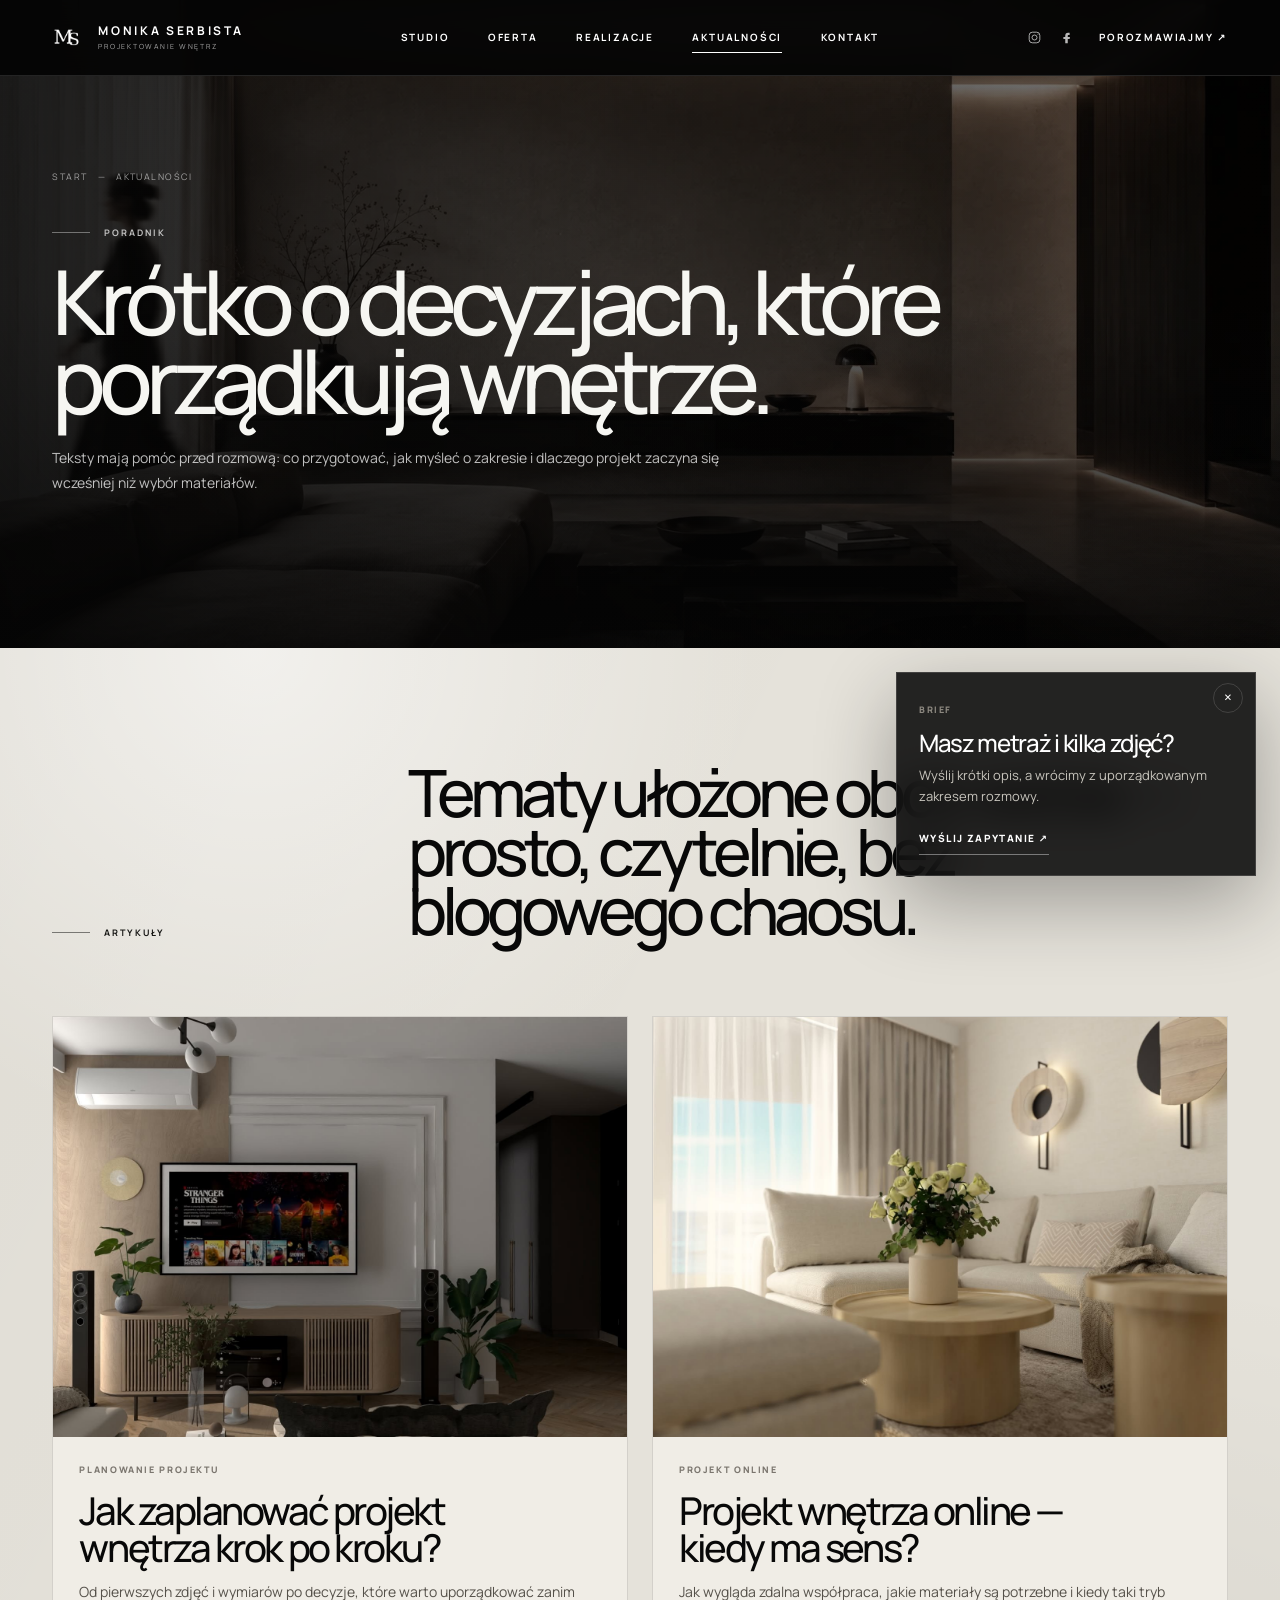
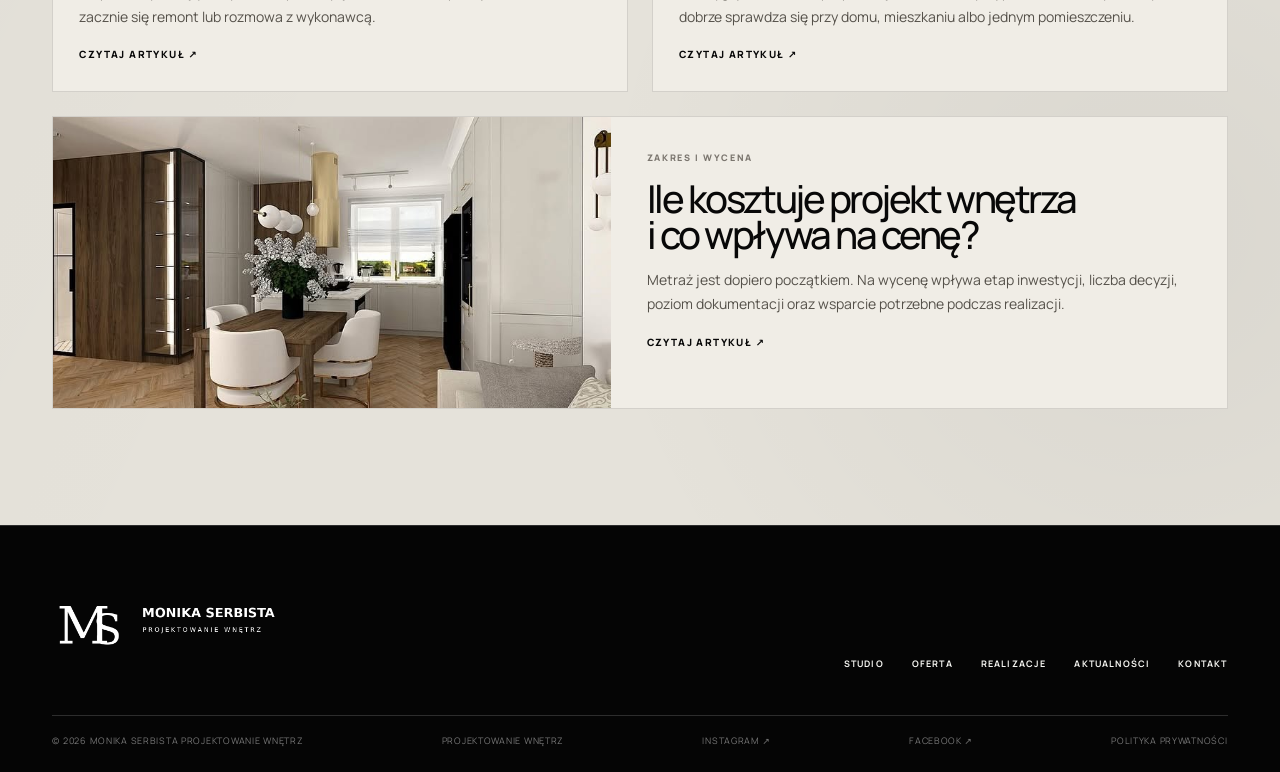
==== aktualnosci.html @ 44f3f80b "Add files via upload" ====
<!doctype html>
<html lang="pl">
<head>
  <meta charset="utf-8">
  <meta name="viewport" content="width=device-width, initial-scale=1, viewport-fit=cover">
  <meta name="theme-color" content="#050505">
  <title>Aktualności i poradnik wnętrzarski | Monika Serbista</title>
  <meta name="description" content="Poradnik o projektowaniu wnętrz: planowanie współpracy, projekt online, koszt projektu i przygotowanie inwestycji do realizacji.">
  <link rel="canonical" href="https://jakubskrzypiec.github.io/monnadesign/aktualnosci.html">
  <meta property="og:type" content="website">
  <meta property="og:locale" content="pl_PL">
  <meta property="og:title" content="Aktualności i poradnik wnętrzarski | Monika Serbista">
  <meta property="og:description" content="Poradnik o projektowaniu wnętrz: planowanie współpracy, projekt online, koszt projektu i przygotowanie inwestycji do realizacji.">
  <meta property="og:image" content="https://jakubskrzypiec.github.io/monnadesign/detail-03.jpg">
  <meta name="twitter:card" content="summary_large_image">
  <link rel="icon" type="image/png" href="favicon.png">
  <link rel="preconnect" href="https://fonts.googleapis.com">
  <link rel="preconnect" href="https://fonts.gstatic.com" crossorigin>
  <link href="https://fonts.googleapis.com/css2?family=Manrope:wght@400;500;600;700&family=Newsreader:opsz,wght@6..72,400;6..72,500&display=swap" rel="stylesheet">
  <link rel="stylesheet" href="style.css?v=24.0.0">
  <link rel="stylesheet" href="pages.css?v=24.0.0">
</head>
<body class="subpage page-aktualnosci page-v18 page-v19 page-v20 page-v21 page-v23 page-v24" data-page="aktualnosci">
  <a class="skip-link" href="#main">Przejdź do treści</a>
  <header class="site-header site-header--solid" data-header>
    <a class="brand" href="index.html" aria-label="Monika Serbista Projektowanie Wnętrz — strona główna">
      <img src="monogram-white.png" alt="" class="brand__mark">
      <span class="brand__copy"><strong>MONIKA SERBISTA</strong><small>PROJEKTOWANIE WNĘTRZ</small></span>
    </a>
    <nav class="desktop-nav" aria-label="Główna nawigacja"><a href="index.html#studio">Studio</a><a href="oferta.html">Oferta</a><a href="realizacje.html">Realizacje</a><a href="aktualnosci.html" class="is-active">Aktualności</a><a href="kontakt.html">Kontakt</a></nav>
    <div class="header-actions">
      <div class="header-socials" aria-label="Social media">
        <a href="https://www.instagram.com/monika.serbista.projektowanie" target="_blank" rel="noopener" aria-label="Instagram Monika Serbista Projektowanie Wnętrz"><svg viewBox="0 0 24 24" aria-hidden="true"><rect x="3.5" y="3.5" width="17" height="17" rx="5"></rect><circle cx="12" cy="12" r="4"></circle><circle cx="17.5" cy="6.7" r=".8" class="fill"></circle></svg></a>
        <a href="https://www.facebook.com/MonikaSerbistaProjektowanieWnetrz" target="_blank" rel="noopener" aria-label="Facebook Monika Serbista Projektowanie Wnętrz"><svg viewBox="0 0 24 24" aria-hidden="true"><path d="M14.5 8H17V4.5h-2.5C11.4 4.5 10 6.4 10 9v2H7v3.5h3V21h4v-6.5h3L17.5 11H14V9.3c0-.9.3-1.3.5-1.3Z"></path></svg></a>
      </div>
      <a class="header-cta" href="kontakt.html">Porozmawiajmy <span aria-hidden="true">↗</span></a>
    </div>
    <button class="menu-toggle" type="button" aria-expanded="false" aria-controls="mobile-menu" aria-label="Otwórz menu"><span></span><span></span></button>
  </header>
  <div class="mobile-menu" id="mobile-menu" hidden>
    <nav aria-label="Menu mobilne"><a href="index.html#studio"><span>01</span>Studio</a><a href="oferta.html"><span>02</span>Oferta</a><a href="realizacje.html"><span>03</span>Realizacje</a><a href="aktualnosci.html" class="is-active"><span>04</span>Aktualności</a><a href="kontakt.html"><span>05</span>Kontakt</a></nav>
    <div class="mobile-menu__foot">
      <div class="mobile-socials"><a href="https://www.instagram.com/monika.serbista.projektowanie" target="_blank" rel="noopener">Instagram ↗</a><a href="https://www.facebook.com/MonikaSerbistaProjektowanieWnetrz" target="_blank" rel="noopener">Facebook ↗</a></div>
      <a href="tel:+48516092967">+48 516 092 967</a>
      <a href="mailto:serbistamonika@gmail.com">serbistamonika@gmail.com</a>
    </div>
  </div>

  <main id="main">
    <section class="page-hero page-hero--portfolio page-hero--quiet page-hero--news-v18">
      <img src="editorial-motion-01.webp" alt="Rozmyta sylwetka w spokojnym wnętrzu" fetchpriority="high">
      <div class="page-hero__shade"></div>
      <div class="page-hero__content reveal">
        <div class="breadcrumbs"><a href="index.html">Start</a><span>—</span><span>Aktualności</span></div>
        <p class="page-kicker">Poradnik</p>
        <h1>Krótko o decyzjach, które porządkują wnętrze.</h1>
        <p class="page-hero__lead">Teksty mają pomóc przed rozmową: co przygotować, jak myśleć o zakresie i dlaczego projekt zaczyna się wcześniej niż wybór materiałów.</p>
      </div>
    </section>

    <section class="journal-grid-v16 surface-concrete">
      <div class="journal-grid-v16__head reveal">
        <p class="page-kicker dark">Artykuły</p>
        <h2>Tematy ułożone obok siebie — prosto, czytelnie, bez blogowego chaosu.</h2>
      </div>
      <div class="journal-grid-v16__grid">
        <a class="journal-card-v16 reveal" href="jak-zaplanowac-projekt-wnetrza.html">
          <figure><img src="salonkuchnia1.jpg" alt="Nowoczesna strefa dzienna projektu wnętrza" loading="lazy"></figure>
          <div class="journal-card-v16__body">
            <small>Planowanie projektu</small>
            <h3>Jak zaplanować projekt wnętrza krok po kroku?</h3>
            <p>Od pierwszych zdjęć i wymiarów po decyzje, które warto uporządkować zanim zacznie się remont lub rozmowa z wykonawcą.</p>
            <span>Czytaj artykuł ↗</span>
          </div>
        </a>
        <a class="journal-card-v16 reveal" href="projekt-wnetrza-online.html">
          <figure><img src="pokojglowny2.jpg" alt="Ciepłe wnętrze z detalami i miękkim światłem" loading="lazy"></figure>
          <div class="journal-card-v16__body">
            <small>Projekt online</small>
            <h3>Projekt wnętrza online — kiedy ma sens?</h3>
            <p>Jak wygląda zdalna współpraca, jakie materiały są potrzebne i kiedy taki tryb dobrze sprawdza się przy domu, mieszkaniu albo jednym pomieszczeniu.</p>
            <span>Czytaj artykuł ↗</span>
          </div>
        </a>
        <a class="journal-card-v16 reveal journal-card-v16--wide" href="ile-kosztuje-projekt-wnetrza.html">
          <figure><img src="kuchnia1.jpg" alt="Kuchnia w spokojnej, eleganckiej aranżacji" loading="lazy"></figure>
          <div class="journal-card-v16__body">
            <small>Zakres i wycena</small>
            <h3>Ile kosztuje projekt wnętrza i co wpływa na cenę?</h3>
            <p>Metraż jest dopiero początkiem. Na wycenę wpływa etap inwestycji, liczba decyzji, poziom dokumentacji oraz wsparcie potrzebne podczas realizacji.</p>
            <span>Czytaj artykuł ↗</span>
          </div>
        </a>
      </div>
    </section>
  </main>

  <footer class="site-footer">
    <div class="site-footer__top">
      <img src="logo-white.png" alt="Monika Serbista — projektowanie wnętrz" class="site-footer__logo">
      <div class="site-footer__nav"><a href="index.html#studio">Studio</a><a href="oferta.html">Oferta</a><a href="realizacje.html">Realizacje</a><a href="aktualnosci.html">Aktualności</a><a href="kontakt.html">Kontakt</a></div>
    </div>
    <div class="site-footer__meta">
      <span>© <span data-year></span> Monika Serbista Projektowanie Wnętrz</span><span>Projektowanie wnętrz</span>
      <a href="https://www.instagram.com/monika.serbista.projektowanie" target="_blank" rel="noopener">Instagram ↗</a>
      <a href="https://www.facebook.com/MonikaSerbistaProjektowanieWnetrz" target="_blank" rel="noopener">Facebook ↗</a>
      <a href="https://kupgotowyprojekt.pl/polityka-prywatnosci/" target="_blank" rel="noopener">Polityka prywatności</a>
    </div>
  </footer>
  <script src="pages.js?v=24.0.0" defer></script>
</body>
</html>
---- style.css ----
:root{
  --black:#050505;
  --black-soft:#0d0d0d;
  --graphite:#171717;
  --graphite-2:#242424;
  --white:#f6f6f2;
  --paper:#e4e4df;
  --paper-2:#d4d4cf;
  --muted:#9d9d98;
  --line:rgba(255,255,255,.16);
  --line-dark:rgba(0,0,0,.16);
  --header-h:76px;
  --pad-x:clamp(22px,4.1vw,72px);
  --sans:"Manrope",system-ui,-apple-system,BlinkMacSystemFont,"Segoe UI",sans-serif;
  --serif:"Newsreader",Georgia,serif;
}

*{box-sizing:border-box}
html{scroll-behavior:smooth;background:var(--black)}
body{margin:0;background:var(--black);color:var(--white);font-family:var(--sans);font-size:16px;line-height:1.55;overflow-x:hidden}
body.menu-open{overflow:hidden}
img{display:block;max-width:100%}
section[id]{scroll-margin-top:var(--header-h)}
a{color:inherit;text-decoration:none}
button,input,select,textarea{font:inherit}
button{color:inherit}
.sr-only{position:absolute;width:1px;height:1px;padding:0;margin:-1px;overflow:hidden;clip:rect(0,0,0,0);white-space:nowrap;border:0}
.skip-link{position:fixed;left:12px;top:12px;z-index:9999;background:#fff;color:#000;padding:10px 14px;transform:translateY(-160%);visibility:hidden;opacity:0;transition:.25s}
.skip-link:focus-visible{transform:none;visibility:visible;opacity:1}

/* Header */
.site-header{position:fixed;inset:0 0 auto 0;height:var(--header-h);padding:0 var(--pad-x);display:grid;grid-template-columns:1fr auto 1fr;align-items:center;z-index:1000;color:#fff;background:transparent;border-bottom:1px solid rgba(255,255,255,.12);transition:background .35s ease,border-color .35s ease,backdrop-filter .35s ease}
.site-header.is-scrolled,.site-header.menu-active{background:rgba(5,5,5,.96);border-color:rgba(255,255,255,.12);backdrop-filter:blur(14px)}
.brand{display:inline-flex;align-items:center;gap:12px;width:max-content}
.brand__mark{width:34px;height:34px;object-fit:contain}
.brand__copy{display:grid;line-height:1}
.brand__copy strong{font-size:12px;letter-spacing:.22em;font-weight:700}
.brand__copy small{margin-top:6px;font-size:7px;letter-spacing:.25em;color:rgba(255,255,255,.64)}
.desktop-nav{display:flex;gap:clamp(26px,3vw,54px);align-items:center}
.desktop-nav a,.header-cta{font-size:10px;font-weight:700;letter-spacing:.18em;text-transform:uppercase;position:relative;white-space:nowrap}
.desktop-nav a::after,.header-cta::after{content:"";position:absolute;left:0;right:100%;bottom:-8px;height:1px;background:#fff;transition:right .3s ease}
.desktop-nav a:hover::after,.header-cta:hover::after{right:0}
.header-actions{justify-self:end;display:flex;align-items:center;gap:24px}
.header-socials{display:flex;align-items:center;gap:14px}
.header-socials a{display:grid;place-items:center;width:18px;height:18px;opacity:.72;transition:opacity .25s ease,transform .25s ease}
.header-socials a:hover{opacity:1;transform:translateY(-2px)}
.header-socials svg{width:15px;height:15px;fill:none;stroke:currentColor;stroke-width:1.45}
.header-socials svg path,.header-socials svg .fill{fill:currentColor;stroke:none}
.menu-toggle{display:none;width:44px;height:44px;border:0;background:transparent;padding:0;position:relative}
.menu-toggle span{position:absolute;left:10px;right:10px;height:1px;background:#fff;transition:.25s}
.menu-toggle span:first-child{top:18px}.menu-toggle span:last-child{top:25px}
.menu-toggle[aria-expanded="true"] span:first-child{top:22px;transform:rotate(45deg)}
.menu-toggle[aria-expanded="true"] span:last-child{top:22px;transform:rotate(-45deg)}
.mobile-menu{position:fixed;inset:var(--header-h) 0 0;background:#050505;z-index:990;padding:42px 22px 26px;color:#fff}
.mobile-menu nav{display:grid}
.mobile-menu nav a{display:flex;align-items:baseline;gap:15px;padding:18px 0;border-bottom:1px solid var(--line);font-size:clamp(30px,10vw,54px);line-height:1}
.mobile-menu nav span{font-size:9px;color:#888;letter-spacing:.18em}
.mobile-menu__foot{position:absolute;left:22px;right:22px;bottom:28px;display:grid;gap:8px;font-size:12px;color:#aaa}
.mobile-socials{display:flex;gap:22px;margin-bottom:12px;color:#fff}

/* Shared */
.section-kicker{display:flex;align-items:center;gap:15px;font-size:9px;font-weight:700;letter-spacing:.2em;text-transform:uppercase;color:#6d6d69}
.section-kicker::after{content:"";width:42px;height:1px;background:currentColor;opacity:.45}
.section-kicker span{font-variant-numeric:tabular-nums}
.section-kicker--light{color:#a5a5a0}
.reveal{opacity:0;transform:translateY(22px);transition:opacity .75s cubic-bezier(.2,.7,.2,1),transform .75s cubic-bezier(.2,.7,.2,1)}
.reveal.is-visible{opacity:1;transform:none}
.line-link{display:inline-flex;align-items:center;justify-content:space-between;gap:40px;min-width:210px;padding:0 0 10px;border-bottom:1px solid currentColor;font-size:10px;font-weight:700;letter-spacing:.13em;text-transform:uppercase}
.line-link span{transition:transform .25s ease}.line-link:hover span{transform:translate(3px,3px)}
.line-link--light{color:#fff}
.surface-concrete{background-color:var(--paper);background-image:radial-gradient(circle at 18% 22%,rgba(0,0,0,.04),transparent 28%),radial-gradient(circle at 75% 70%,rgba(255,255,255,.6),transparent 35%),linear-gradient(110deg,rgba(0,0,0,.025),transparent 35%)}
.surface-graphite{background-color:#171717;background-image:radial-gradient(circle at 20% 0,rgba(255,255,255,.045),transparent 35%),radial-gradient(circle at 80% 100%,rgba(255,255,255,.025),transparent 28%)}

/* Hero */
.hero{position:relative;height:100svh;min-height:620px;background:#111;overflow:hidden}
.hero__frames,.hero__frame{position:absolute;inset:0;width:100%;height:100%}
.hero__frame{object-fit:cover;object-position:center center;opacity:0;transform:scale(1.015);transition:opacity 1.05s ease,transform 4s ease}
.hero__frame.is-active{opacity:1;transform:scale(1)}
.hero__controls{position:absolute;left:var(--pad-x);bottom:clamp(22px,4vh,48px);z-index:2;display:flex;gap:10px}
.hero-btn{min-width:188px;height:48px;padding:0 18px;display:flex;align-items:center;justify-content:space-between;gap:20px;border:1px solid rgba(255,255,255,.45);background:rgba(5,5,5,.18);backdrop-filter:blur(10px);font-size:9px;font-weight:700;letter-spacing:.15em;text-transform:uppercase;transition:background .25s ease,color .25s ease,border-color .25s ease,transform .25s ease}
.hero-btn:hover{transform:translateY(-2px);background:#fff;color:#000;border-color:#fff}
.hero-btn--solid{background:#fff;color:#000;border-color:#fff}
.hero-btn--solid:hover{background:#050505;color:#fff;border-color:#050505}

/* Studio note */
.studio-note{color:#0a0a0a;padding:clamp(88px,10vw,150px) var(--pad-x);min-height:76svh;display:flex;align-items:center}
.studio-note__inner{width:min(1380px,100%);margin:0;display:grid;grid-template-columns:minmax(0,1.08fr) minmax(280px,.58fr);gap:clamp(34px,6vw,120px);align-items:end}
.studio-note h2{margin:42px 0 26px;font-size:clamp(52px,5.6vw,92px);line-height:.94;letter-spacing:-.065em;font-weight:500}
.studio-note p{width:min(520px,100%);margin:0 0 36px;color:#4b4b48;font-size:15px;line-height:1.75}

/* Services */
.services{display:grid;grid-template-columns:minmax(0,1fr) minmax(44%,.95fr);min-height:calc(100svh - var(--header-h));background:#050505}
.services__copy{padding:clamp(88px,8vw,130px) clamp(24px,5vw,82px) 70px var(--pad-x);display:flex;flex-direction:column;justify-content:center}
.services h2{margin:34px 0 18px;max-width:670px;font-size:clamp(52px,5.15vw,88px);line-height:.96;letter-spacing:-.065em;font-weight:500}
.services__lead{max-width:430px;color:#a7a7a2;margin:0 0 28px;font-size:14px}
.services__image{position:relative;min-height:100%;overflow:hidden}
.services__image::after{content:"";position:absolute;inset:0;background:linear-gradient(90deg,rgba(5,5,5,.06),transparent 26%);pointer-events:none}
.services__image img{width:100%;height:100%;object-fit:cover;filter:grayscale(1);transition:transform 1.1s cubic-bezier(.2,.7,.2,1)}
.services__image:hover img{transform:scale(1.025)}
.service-list{margin-top:8px;border-top:1px solid var(--line)}
.service-item{border-bottom:1px solid var(--line)}
.service-item button{width:100%;min-height:66px;padding:0;border:0;background:none;display:grid;grid-template-columns:42px 1fr 38px;align-items:center;text-align:left;cursor:pointer}
.service-item button>span{font-size:8px;color:#777;letter-spacing:.14em}
.service-item strong{font-size:clamp(20px,1.8vw,31px);font-weight:500;letter-spacing:-.045em}
.service-item i{font-style:normal;width:34px;height:34px;border:1px solid rgba(255,255,255,.23);border-radius:50%;display:grid;place-items:center;justify-self:end;font-size:17px;transition:transform .3s ease,background .3s ease,color .3s ease,border-color .3s ease}
.service-item button:hover i,.service-item.is-open i{background:#fff;color:#000;border-color:#fff;transform:scale(1.12) rotate(45deg)}
.service-item button:hover strong{transform:translateX(5px)}
.service-item strong{transition:transform .3s ease}
.service-item__panel{padding:0 38px 22px 42px;display:grid;grid-template-columns:1fr auto;gap:20px;align-items:end;color:#a8a8a4}
.service-item__panel p{margin:0;max-width:520px;font-size:12px;line-height:1.65}
.service-item__panel a{font-size:9px;font-weight:700;letter-spacing:.13em;text-transform:uppercase;color:#fff;white-space:nowrap}
.service-item__panel[hidden]{display:none}

/* Portfolio */
.portfolio{color:#fff;padding:clamp(78px,8vw,120px) 0 clamp(68px,7vw,105px);overflow:hidden}
.portfolio__head{padding:0 var(--pad-x);display:grid;grid-template-columns:minmax(0,1fr) minmax(240px,340px);align-items:end;gap:22px 46px;margin-bottom:45px}
.portfolio__head .section-kicker{grid-column:1/-1}
.portfolio__head h2{grid-column:1/2;justify-self:start;text-align:left;margin:0;font-size:clamp(54px,5.3vw,90px);line-height:.94;letter-spacing:-.065em;font-weight:500;max-width:700px}
.portfolio__head p{grid-column:2/3;justify-self:start;margin:0 0 7px;color:#b1b1ad;font-size:13px;max-width:320px;line-height:1.65}
.project-marquee{overflow:hidden;width:100%;cursor:grab}
.project-marquee:active{cursor:grabbing}
.project-rail{display:flex;gap:12px;width:max-content;padding:0 var(--pad-x);will-change:transform}
.project-card{position:relative;flex:0 0 clamp(280px,25vw,420px);height:clamp(360px,36vw,510px);padding:0;border:0;background:#222;overflow:hidden;cursor:pointer;text-align:left}
.project-card img{width:100%;height:100%;object-fit:cover;filter:none;transition:transform .8s cubic-bezier(.2,.7,.2,1),filter .35s ease}
.project-card__shade{position:absolute;inset:0;background:linear-gradient(180deg,transparent 58%,rgba(0,0,0,.72));opacity:.55;transition:opacity .3s ease}
.project-card__meta{position:absolute;left:18px;right:18px;bottom:16px;display:flex;align-items:flex-end;justify-content:space-between;gap:16px;color:#fff;transform:translateY(4px);opacity:.85;transition:opacity .3s ease,transform .3s ease}
.project-card__meta small{font-size:9px;letter-spacing:.12em;text-transform:uppercase;color:rgba(255,255,255,.72)}
.project-card__meta strong{font-size:17px;font-weight:500;letter-spacing:-.035em;text-align:right}
.project-card:hover img,.project-card:focus-visible img{transform:scale(1.035)}
.project-card:hover .project-card__shade,.project-card:focus-visible .project-card__shade{opacity:.78}
.project-card:hover .project-card__meta,.project-card:focus-visible .project-card__meta{opacity:1;transform:none}

/* Quote */
.quote-band{position:relative;height:52svh;min-height:400px;display:grid;place-items:center;overflow:hidden;background:#111}
.quote-band>img,.quote-band__overlay{position:absolute;inset:0;width:100%;height:100%}
.quote-band>img{object-fit:cover;filter:grayscale(1)}
.quote-band__overlay{background:rgba(0,0,0,.47)}
.quote-band blockquote{position:relative;z-index:1;width:min(1180px,86vw);margin:0;text-align:center;color:#fff;font-size:clamp(40px,4.8vw,78px);font-weight:500;line-height:1.02;letter-spacing:-.055em}

/* About */
.about{background:#070707;display:grid;grid-template-columns:minmax(300px,.78fr) minmax(0,1.22fr);gap:clamp(55px,7vw,118px);padding:clamp(82px,7.5vw,120px) var(--pad-x);align-items:center}
.about__portrait{position:relative;max-width:470px;justify-self:center;width:100%}
.about__portrait-frame{height:min(68svh,680px);min-height:500px;background:#101010;border:1px solid rgba(255,255,255,.08);display:flex;align-items:flex-end;justify-content:center;overflow:hidden}
.about__portrait img{width:78%;height:auto;max-height:94%;object-fit:contain;object-position:center bottom;filter:grayscale(1);image-rendering:auto}
.about__portrait>span{position:absolute;left:0;bottom:18px;background:#fff;color:#000;padding:12px 17px;font-size:8px;font-weight:700;letter-spacing:.13em;text-transform:uppercase}
.about__copy h2{margin:34px 0 28px;max-width:750px;font-size:clamp(50px,5.5vw,90px);line-height:.95;letter-spacing:-.068em;font-weight:500}
.about__intro{margin:0 0 30px;padding:18px 0 24px;border-top:1px solid var(--line);border-bottom:1px solid var(--line);font-family:var(--serif);font-size:clamp(24px,2.1vw,35px);line-height:1.25;max-width:850px}
.about__story{display:grid;grid-template-columns:1fr 1fr;gap:0;margin-bottom:35px}
.about__story article{padding:3px 34px 0 0}
.about__story article+article{padding-left:34px;border-left:1px solid var(--line)}
.about__story span{display:block;margin-bottom:14px;color:#858581;font-size:8px;font-weight:700;letter-spacing:.18em}
.about__story p{margin:0;color:#b5b5b0;font-size:13px;line-height:1.75}
.about__links{display:flex;gap:28px;flex-wrap:wrap}

/* Process */
.process{display:grid;grid-template-columns:1fr 1fr;color:#0a0a0a;min-height:calc(100svh - var(--header-h))}
.process__image{position:relative;overflow:hidden;min-height:650px}
.process__image img{width:100%;height:100%;object-fit:cover;filter:grayscale(1);transition:transform 1.1s ease}
.process__image:hover img{transform:scale(1.02)}
.process__copy{padding:clamp(72px,7vw,112px) var(--pad-x);display:flex;flex-direction:column;justify-content:center}
.process__copy h2{margin:30px 0 24px;font-size:clamp(50px,5vw,84px);line-height:.96;letter-spacing:-.065em;font-weight:500}
.process__steps{border-top:1px solid var(--line-dark)}
.process__steps article{display:grid;grid-template-columns:38px 1fr;gap:12px;padding:18px 0;border-bottom:1px solid var(--line-dark)}
.process__steps article>span{font-size:8px;color:#777;letter-spacing:.12em;padding-top:5px}
.process__steps strong{display:block;font-size:clamp(20px,1.7vw,28px);font-weight:500;letter-spacing:-.045em}
.process__steps p{margin:5px 0 0;max-width:520px;color:#555;font-size:12px;line-height:1.6}

/* Contact */
.contact{background:#050505;position:relative;overflow:hidden}
.contact::before{content:"";position:absolute;inset:0;background:radial-gradient(circle at 15% 15%,rgba(255,255,255,.05),transparent 28%),linear-gradient(180deg,rgba(255,255,255,.02),transparent 18%);pointer-events:none}
.contact__panel{position:relative;z-index:1;max-width:1320px;margin:0 auto;padding:clamp(86px,8vw,124px) var(--pad-x);display:flex;flex-direction:column;justify-content:center}
.contact__panel h2{margin:30px 0 8px;font-size:clamp(50px,5.2vw,88px);line-height:.96;letter-spacing:-.065em;font-weight:500}
.contact__lead{margin:0 0 30px;color:#aaa;font-size:13px;max-width:520px}
.brief-form{display:grid;grid-template-columns:repeat(6,minmax(0,1fr));gap:22px 18px;padding-top:18px;border-top:1px solid rgba(255,255,255,.08)}
.field{display:grid;gap:9px}.field--half{grid-column:span 3}.field--third{grid-column:span 2}.field--full{grid-column:1/-1}
.field label,.field>label{font-size:7px;font-weight:700;letter-spacing:.16em;text-transform:uppercase;color:#898985}
.field input,.field select,.field textarea{width:100%;border:0;border-bottom:1px solid rgba(255,255,255,.25);border-radius:0;background:transparent;color:#fff;padding:0 0 12px;outline:none;transition:border-color .25s ease}
.field textarea{resize:vertical;min-height:96px}.field select{appearance:none}.field input::placeholder,.field textarea::placeholder{color:#5d5d5a}
.field input:focus,.field select:focus,.field textarea:focus{border-color:#fff}
.consent{display:flex;align-items:center;gap:12px;color:#a8a8a4;font-size:10px}.consent input{width:15px;height:15px;accent-color:#fff}
.form-submit{display:flex}.submit-btn{min-width:190px;height:50px;padding:0 18px;border:1px solid #fff;background:#fff;color:#000;display:flex;align-items:center;justify-content:space-between;font-size:9px;font-weight:700;letter-spacing:.14em;text-transform:uppercase;cursor:pointer;transition:background .25s ease,color .25s ease}
.submit-btn:hover{background:transparent;color:#fff}
.honeypot{position:absolute!important;left:-9999px!important}

/* Social + FAQ */
.social-faq{display:grid;grid-template-columns:1.08fr .92fr;min-height:92svh}
.social-showcase{color:#0a0a0a;padding:clamp(74px,7vw,112px) var(--pad-x);display:flex;flex-direction:column;justify-content:center;overflow:hidden}
.social-showcase h2{margin:28px 0 14px;font-size:clamp(48px,5vw,82px);line-height:.96;letter-spacing:-.065em;font-weight:500}
.social-showcase>p{margin:0 0 34px;max-width:560px;color:#50504d;font-size:13px;line-height:1.7}
.devices{position:relative;height:clamp(310px,32vw,510px);margin:0 0 32px}
.device{position:absolute;background:#0d1117;border:9px solid #0d1117;box-shadow:0 30px 60px rgba(0,0,0,.18)}
.device__screen{overflow:hidden;background:#fff;width:100%;height:100%}.device__screen img{width:100%;height:100%;object-fit:cover;object-position:top center}
.device--laptop{left:0;top:8%;width:78%;height:76%;border-radius:24px}
.device--laptop .device__camera{position:absolute;top:-5px;left:50%;width:5px;height:5px;border-radius:50%;background:#59616d;transform:translateX(-50%)}
.device--laptop .device__base{position:absolute;left:-4%;right:-4%;bottom:-26px;height:25px;background:#0d1117;border-radius:0 0 20px 20px;clip-path:polygon(4% 0,96% 0,100% 100%,0 100%)}
.device--phone{right:3%;bottom:2%;width:24%;height:72%;border-radius:31px;border-width:9px;z-index:3}
.device--phone .device__speaker{position:absolute;top:8px;left:50%;width:34%;height:4px;border-radius:99px;background:#58606a;transform:translateX(-50%);z-index:2}
.device--phone .device__screen{border-radius:21px}.device--phone .device__screen img{object-fit:cover;object-position:top center}
.social-showcase__links{display:flex;gap:12px;flex-wrap:wrap}
.social-showcase__links a{min-width:155px;height:46px;padding:0 16px;border:1px solid #111;display:flex;align-items:center;justify-content:space-between;font-size:9px;font-weight:700;letter-spacing:.14em;text-transform:uppercase;transition:.25s}
.social-showcase__links a:hover{background:#111;color:#fff}
.faq-panel{position:relative;overflow:hidden;min-height:100%}
.faq-panel>img{position:absolute;inset:0;width:100%;height:100%;object-fit:cover;filter:grayscale(1)}
.faq-panel__shade{position:absolute;inset:0;background:rgba(0,0,0,.64)}
.faq-panel__content{position:relative;z-index:1;padding:clamp(74px,7vw,112px) var(--pad-x);height:100%;display:flex;flex-direction:column;justify-content:center}
.faq-panel h2{margin:28px 0 28px;font-size:clamp(46px,4.5vw,76px);line-height:.98;letter-spacing:-.06em;font-weight:500}
.faq-list{border-top:1px solid var(--line)}
.faq-list details{border-bottom:1px solid var(--line)}
.faq-list summary{list-style:none;cursor:pointer;padding:20px 0;display:flex;align-items:center;justify-content:space-between;gap:18px;font-size:15px;font-weight:500}
.faq-list summary::-webkit-details-marker{display:none}
.faq-list summary span{width:28px;height:28px;border:1px solid rgba(255,255,255,.25);border-radius:50%;display:grid;place-items:center;transition:transform .25s ease,background .25s ease,color .25s ease}
.faq-list details[open] summary span{transform:rotate(45deg);background:#fff;color:#000}
.faq-list p{margin:0;padding:0 48px 20px 0;color:#b0b0ab;font-size:12px;line-height:1.65}

/* Footer */
.site-footer{background:#050505;padding:58px var(--pad-x) 24px;border-top:1px solid var(--line)}
.site-footer__top{display:flex;align-items:flex-end;justify-content:space-between;gap:40px;padding-bottom:44px}
.site-footer__logo{width:min(300px,35vw);max-height:130px;object-fit:contain;object-position:left center}
.site-footer__nav{display:flex;gap:28px;font-size:9px;font-weight:700;letter-spacing:.13em;text-transform:uppercase}
.site-footer__meta{display:flex;align-items:center;justify-content:space-between;gap:22px;padding-top:18px;border-top:1px solid var(--line);color:#777;font-size:9px;letter-spacing:.08em;text-transform:uppercase}
.site-footer__meta a:hover{color:#fff}

/* Gallery */
.gallery{position:fixed;inset:0;width:100%;height:100%;max-width:none;max-height:none;margin:0;padding:0;border:0;background:rgba(0,0,0,.97);color:#fff;z-index:3000}
.gallery::backdrop{background:#000}
.gallery figure{margin:0;width:100%;height:100%;display:grid;grid-template-rows:1fr auto;align-items:center;justify-items:center;padding:54px 5vw 28px}
.gallery figure img{max-width:100%;max-height:calc(100vh - 120px);object-fit:contain;transition:opacity .18s ease}.gallery figure img.is-changing{opacity:.15}
.gallery figcaption{width:100%;display:flex;justify-content:space-between;gap:20px;padding-top:12px;font-size:11px;letter-spacing:.11em;text-transform:uppercase;color:#aaa}
.gallery__close,.gallery__nav{position:fixed;z-index:2;border:1px solid rgba(255,255,255,.35);background:rgba(0,0,0,.35);color:#fff;border-radius:50%;display:grid;place-items:center;cursor:pointer;transition:.25s}
.gallery__close{right:22px;top:20px;width:43px;height:43px;font-size:26px}
.gallery__nav{top:50%;width:48px;height:48px;transform:translateY(-50%);font-size:22px}.gallery__nav--prev{left:22px}.gallery__nav--next{right:22px}
.gallery__close:hover,.gallery__nav:hover{background:#fff;color:#000}

@media(max-width:1100px){
  .desktop-nav{gap:24px}.header-actions{gap:16px}.header-socials{display:none}
  .services{grid-template-columns:1fr 44%}.services__copy{padding-right:36px}
  .portfolio__head{grid-template-columns:1fr 1.6fr}.portfolio__head>p{grid-column:2}
  .about{grid-template-columns:.82fr 1.18fr;gap:54px}.about__story{grid-template-columns:1fr}.about__story article+article{padding:24px 0 0;border-left:0;border-top:1px solid var(--line);margin-top:24px}.about__story article{padding-right:0}
  .social-faq{grid-template-columns:1fr}.social-showcase,.faq-panel__content{min-height:720px}
}

@media(max-width:820px){
  :root{--header-h:68px;--pad-x:18px}
  .site-header{grid-template-columns:1fr auto;padding-inline:16px}.desktop-nav,.header-actions{display:none}.menu-toggle{display:block;justify-self:end}
  .hero{min-height:560px}.hero__frame{object-position:58% center}.hero__controls{left:16px;right:16px;bottom:18px;display:grid}.hero-btn{width:100%;min-width:0}
  .studio-note{min-height:auto;padding:84px 18px}.studio-note__inner{width:100%}.studio-note h2{font-size:clamp(40px,12vw,62px)}
  .services,.process{grid-template-columns:1fr;min-height:0}
  .services__image,.process__image{min-height:72vw;order:-1}
  .services__copy,.process__copy,.contact__panel{padding:80px 18px}
  .services h2,.process__copy h2,.contact__panel h2{font-size:clamp(42px,12vw,64px)}
  .service-item button{grid-template-columns:34px 1fr 34px}.service-item strong{font-size:20px}.service-item__panel{grid-template-columns:1fr;padding-left:34px;padding-right:0}
  .portfolio{padding:80px 0 72px}.portfolio__head{padding:0 18px;grid-template-columns:1fr;gap:20px;margin-bottom:38px}.portfolio__head>p{grid-column:auto}.portfolio__head h2{font-size:clamp(44px,12vw,68px)}
  .project-marquee{overflow-x:auto;scroll-snap-type:x mandatory;scrollbar-width:none}.project-marquee::-webkit-scrollbar{display:none}.project-rail{padding:0 18px}.project-card{flex-basis:80vw;height:103vw;max-height:580px;scroll-snap-align:start}.project-card__meta{opacity:1;transform:none}
  .quote-band{height:48svh;min-height:350px}.quote-band blockquote{width:calc(100% - 32px);font-size:clamp(35px,10vw,55px)}
  .about{grid-template-columns:1fr;padding:78px 18px;gap:48px}.about__portrait{max-width:430px;justify-self:start}.about__portrait-frame{min-height:500px;height:68svh}.about__copy h2{font-size:clamp(44px,12vw,66px)}.about__intro{font-size:25px}.about__story{grid-template-columns:1fr}
  .process__copy{order:2}
  .brief-form{grid-template-columns:1fr}.field--half,.field--third,.field--full{grid-column:1}
  .social-showcase,.faq-panel__content{padding:78px 18px;min-height:auto}.social-showcase h2,.faq-panel h2{font-size:clamp(44px,12vw,66px)}
  .devices{height:390px}.device--laptop{width:85%;height:64%;top:12%}.device--phone{width:30%;height:70%;right:0}
  .site-footer{padding-inline:18px}.site-footer__top{display:grid}.site-footer__logo{width:240px}.site-footer__nav{flex-wrap:wrap}.site-footer__meta{display:grid;justify-content:start}
  .gallery figcaption{padding-inline:0}.gallery__nav{top:auto;bottom:72px;transform:none}.gallery__nav--prev{left:18px}.gallery__nav--next{right:18px}
}

@media(max-width:480px){
  .brand__copy{display:none}.hero__frame{object-position:61% center}.hero__controls{gap:8px}.hero-btn{height:46px}
  .studio-note h2{font-size:39px}.services h2{font-size:43px}.project-card{flex-basis:86vw;height:112vw}.project-card__meta{left:14px;right:14px;bottom:13px}.project-card__meta strong{font-size:15px}.quote-band blockquote{font-size:34px}
  .about__portrait-frame{min-height:460px}.about__portrait img{width:84%}.about__portrait>span{font-size:7px;padding:10px 13px}
  .devices{height:320px}.device--laptop{width:92%;height:60%;top:16%;border-width:7px;border-radius:18px}.device--phone{width:31%;height:68%;border-width:7px;border-radius:24px}.device--phone .device__screen{border-radius:15px}
  .social-showcase__links{display:grid}.social-showcase__links a{width:100%}
  .faq-list summary{font-size:14px}
}

/* V6.1 — final presentation fixes */
.studio-note__aside{justify-self:end;align-self:end;width:min(360px,100%);padding:30px 28px;background:rgba(255,255,255,.34);border:1px solid rgba(0,0,0,.08);backdrop-filter:blur(8px)}
.studio-note__eyebrow{display:inline-block;margin-bottom:18px;font-size:9px;font-weight:700;letter-spacing:.18em;text-transform:uppercase;color:#696964}
.studio-note__aside article+article{margin-top:18px;padding-top:18px;border-top:1px solid rgba(0,0,0,.09)}
.studio-note__aside strong{display:block;margin-bottom:6px;font-size:17px;font-weight:600;letter-spacing:-.03em}
.studio-note__aside p{margin:0;width:100%;font-size:13px;line-height:1.65;color:#575752}

.services{align-items:start;min-height:760px}
.services__copy{min-height:760px}
.services__image{position:sticky;top:var(--header-h);align-self:start;width:100%;height:calc(100svh - var(--header-h));min-height:700px;max-height:880px}
.services__image img{position:absolute;inset:0;transform:none!important}
.services__image:hover img{transform:none!important}
.service-item{position:relative;overflow:hidden}
.service-item::before{content:"";position:absolute;left:0;bottom:0;width:0;height:1px;background:#fff;transition:width .45s cubic-bezier(.2,.75,.2,1)}
.service-item:hover::before,.service-item.is-open::before{width:100%}
.service-item__panel{display:grid;max-height:0;overflow:hidden;opacity:0;transform:translateY(-6px);padding-top:0;padding-bottom:0;transition:max-height .48s cubic-bezier(.2,.75,.2,1),opacity .28s ease,transform .38s ease,padding .38s ease}
.service-item.is-open .service-item__panel{max-height:180px;opacity:1;transform:none;padding-bottom:22px}
.service-item__panel[hidden]{display:grid}

.project-marquee{overflow:hidden;touch-action:pan-y}
.project-rail{display:flex;gap:12px;width:max-content;padding:0 var(--pad-x);will-change:transform;transform:translate3d(0,0,0)}
.project-rail.is-running{animation:projectMarquee var(--marquee-duration,52s) linear infinite}
.project-marquee.is-paused .project-rail{animation-play-state:paused}
@keyframes projectMarquee{from{transform:translate3d(0,0,0)}to{transform:translate3d(var(--marquee-shift,-1200px),0,0)}}
.project-card{aspect-ratio:4/5;height:auto;flex:0 0 clamp(285px,24vw,405px)}

.process__steps article{transition:background .3s ease,padding-left .3s ease}
.process__steps article:hover{background:rgba(0,0,0,.035);padding-left:12px}
.process__steps strong{transition:transform .3s ease}
.process__steps article:hover strong{transform:translateX(3px)}
.line-link span,.header-cta span,.social-showcase__links span{display:inline-block;transition:transform .25s ease}
.line-link:hover span,.header-cta:hover span,.social-showcase__links a:hover span{transform:translate(3px,-3px)}
.header-socials a:hover{transform:translateY(-2px) scale(1.08)}

.devices{height:clamp(370px,36vw,560px);margin-bottom:38px}
.device{position:absolute;background:#0d1117;border:9px solid #0d1117;box-shadow:0 34px 76px rgba(0,0,0,.22);transition:transform .45s cubic-bezier(.2,.75,.2,1),box-shadow .45s ease}
.device--laptop{left:0;top:8%;width:84%;height:auto;aspect-ratio:16/10;border-radius:24px}
.device--phone{right:1%;bottom:0;width:25%;height:auto;aspect-ratio:9/19.5;border-radius:32px;z-index:3;animation:phoneFloat 9s ease-in-out infinite}
.device--laptop:hover{transform:translateY(-5px);box-shadow:0 42px 86px rgba(0,0,0,.26)}
.device--phone:hover{animation-play-state:paused;transform:translateY(-4px)}
.device__screen img{image-rendering:auto;filter:none;backface-visibility:hidden}
.device--laptop .device__screen img{object-fit:cover;object-position:center top;transform:scale(1.01);transform-origin:top center}
.device--phone .device__screen img{object-fit:cover;object-position:center top}
@keyframes phoneFloat{0%,100%{transform:translateY(0)}50%{transform:translateY(-3px)}}

.faq-panel__shade{background:rgba(0,0,0,.57)}
.faq-list summary{font-size:clamp(17px,1.18vw,20px);line-height:1.35;padding:23px 0;transition:padding-left .25s ease,color .25s ease}
.faq-list summary:hover{padding-left:8px;color:#fff}
.faq-list summary span{width:32px;height:32px;flex:0 0 32px}
.faq-list p{font-size:clamp(14px,.92vw,16px);line-height:1.72;padding-bottom:24px;max-width:680px;animation:faqAnswerIn .28s ease both}
@keyframes faqAnswerIn{from{opacity:0;transform:translateY(-6px)}to{opacity:1;transform:none}}

@media(max-width:1100px){
  .portfolio__head{grid-template-columns:1fr 300px}
  .studio-note__inner{grid-template-columns:1fr}
  .studio-note__aside{justify-self:start;max-width:460px}
  .social-faq{grid-template-columns:1fr}
  .social-showcase,.faq-panel__content{min-height:720px}
}

@media(max-width:820px){
  .portfolio__head{grid-template-columns:1fr;gap:20px;margin-bottom:38px}
  .portfolio__head .section-kicker,.portfolio__head h2,.portfolio__head p{grid-column:auto}
  .services{min-height:0}.services__copy{min-height:0}.services__image{position:relative;top:auto;height:72vw;min-height:0;max-height:none}
  .project-rail.is-running{animation:none}
  .project-marquee{overflow-x:auto;touch-action:pan-x}
  .project-card{height:auto;aspect-ratio:4/5}
  .devices{height:430px}
  .device--laptop{width:88%;top:10%}
  .device--phone{width:31%;right:0}
  .faq-list summary{font-size:17px}
  .faq-list p{font-size:14px}
}

@media(max-width:480px){
  .studio-note__aside{padding:24px 20px}
  .devices{height:350px}
  .device--laptop{width:94%;top:14%}
  .device--phone{width:35%}
}

@media(prefers-reduced-motion:reduce){
  html{scroll-behavior:auto}
  *,*::before,*::after{animation-duration:.01ms!important;animation-iteration-count:1!important;transition-duration:.01ms!important}
  .reveal{opacity:1;transform:none}
}

/* V6.2 — editorial studio visual, social collage and richer motion */
.studio-note{overflow:hidden}
.studio-note__inner{grid-template-columns:minmax(0,.95fr) minmax(480px,.85fr);align-items:center}
.studio-note__visual{position:relative;justify-self:end;width:min(650px,100%);height:clamp(500px,40vw,650px);isolation:isolate}
.studio-visual{position:absolute;margin:0;overflow:hidden;background:#171717;box-shadow:0 25px 60px rgba(0,0,0,.13);will-change:transform}
.studio-visual img{width:100%;height:100%;object-fit:cover;transition:transform 1.2s cubic-bezier(.2,.75,.2,1),filter .6s ease}
.studio-visual:hover img{transform:scale(1.035)}
.studio-visual--main{right:0;top:0;width:78%;height:78%}
.studio-visual--main img{object-position:57% center}
.studio-visual--detail{left:0;bottom:3%;width:48%;height:40%;border:10px solid var(--paper)}
.studio-visual--detail img{object-position:28% center;filter:grayscale(1)}
.studio-visual__caption{position:absolute;right:0;bottom:2%;width:47%;display:grid;grid-template-columns:repeat(3,1fr);padding-top:15px;border-top:1px solid rgba(0,0,0,.22);font-size:8px;font-weight:700;letter-spacing:.16em;text-transform:uppercase;color:#5c5c57}
.studio-visual__caption span:nth-child(2){text-align:center}.studio-visual__caption span:last-child{text-align:right}
.studio-visual__index{position:absolute;left:43%;top:68%;z-index:-1;font-size:clamp(100px,10vw,180px);line-height:1;font-weight:500;letter-spacing:-.08em;color:rgba(0,0,0,.055)}
.studio-note__aside{display:none}

.media-reveal{clip-path:inset(0 0 100% 0);transform:translateY(30px);transition:clip-path 1s cubic-bezier(.2,.75,.2,1),transform 1s cubic-bezier(.2,.75,.2,1),opacity .8s ease}
.media-reveal.is-visible{clip-path:inset(0);transform:none}

.social-showcase{position:relative;background:#dfdfda;background-image:radial-gradient(circle at 18% 15%,rgba(255,255,255,.85),transparent 30%),linear-gradient(135deg,rgba(0,0,0,.025),transparent 40%)}
.social-showcase h2{max-width:800px}
.social-collage{position:relative;height:clamp(460px,43vw,700px);margin:24px 0 34px;isolation:isolate}
.social-collage__word{position:absolute;left:-.02em;top:1%;z-index:-1;font-size:clamp(110px,14vw,230px);font-weight:500;line-height:.78;letter-spacing:-.08em;color:transparent;-webkit-text-stroke:1px rgba(0,0,0,.11);user-select:none}
.social-shot{position:absolute;display:block;background:#fff;border:1px solid rgba(0,0,0,.16);box-shadow:0 34px 80px rgba(0,0,0,.16);overflow:hidden;will-change:transform;transition:box-shadow .4s ease,border-color .4s ease}
.social-shot:hover{box-shadow:0 42px 95px rgba(0,0,0,.23);border-color:rgba(0,0,0,.35)}
.social-shot img{width:100%;height:100%;object-fit:cover;object-position:top center;transition:transform .9s cubic-bezier(.2,.75,.2,1)}
.social-shot:hover img{transform:scale(1.015)}
.social-shot__label{position:absolute;left:16px;right:16px;top:14px;z-index:2;display:flex;align-items:center;justify-content:space-between;padding:10px 12px;background:rgba(5,5,5,.88);color:#fff;font-size:9px;font-weight:700;letter-spacing:.16em;text-transform:uppercase;backdrop-filter:blur(8px)}
.social-shot__label i{font-style:normal;font-size:13px;transition:transform .25s ease}.social-shot:hover .social-shot__label i{transform:translate(3px,-3px)}
.social-shot--instagram{left:0;top:15%;width:78%;height:67%;transform:rotate(-1.1deg)}
.social-shot--instagram img{object-position:center top}
.social-shot--facebook{right:1%;bottom:1%;width:27%;height:78%;border-radius:20px;transform:rotate(1.2deg);z-index:3}
.social-shot--facebook img{object-position:center top}
.social-collage__note{position:absolute;left:0;bottom:0;width:58%;display:grid;grid-template-columns:auto 1fr;gap:22px;align-items:start;padding-top:16px;border-top:1px solid rgba(0,0,0,.22);font-size:10px;color:#4b4b47}
.social-collage__note>span{font-size:9px;font-weight:700;letter-spacing:.08em}.social-collage__note p{margin:0;max-width:310px;line-height:1.6}
.devices{display:none}

[data-parallax-area]{--mx:0px;--my:0px}
[data-parallax]{transform:translate3d(calc(var(--mx) * var(--depth, .25)),calc(var(--my) * var(--depth, .25)),0)}
.studio-visual--main{--depth:.55}.studio-visual--detail{--depth:-.4}.social-shot--instagram{--depth:.35}.social-shot--facebook{--depth:-.45}

.section-kicker::after{transform-origin:left;animation:linePulse 3.4s ease-in-out infinite}
@keyframes linePulse{0%,100%{transform:scaleX(.55);opacity:.3}50%{transform:scaleX(1);opacity:.72}}
.project-card img,.process__image img,.about__portrait img{transition:transform 1.1s cubic-bezier(.2,.75,.2,1),filter .55s ease}
.project-card:hover img{transform:scale(1.035)}
.about__portrait:hover img{transform:scale(1.018)}

@media(max-width:1100px){
  .studio-note__inner{grid-template-columns:1fr;gap:64px}
  .studio-note__visual{justify-self:start;width:min(720px,100%)}
  .social-collage{height:620px}
}
@media(max-width:820px){
  .studio-note__visual{height:500px}
  .studio-visual--main{width:88%;height:72%}
  .studio-visual--detail{width:54%;height:38%}
  .studio-visual__caption{width:42%}
  .social-collage{height:560px}
  .social-shot--instagram{width:92%;height:54%;top:12%;transform:none}
  .social-shot--facebook{width:37%;height:64%;right:0;transform:none}
  .social-collage__note{width:56%;grid-template-columns:1fr;gap:6px}
}
@media(max-width:480px){
  .studio-note__visual{height:430px}
  .studio-visual--main{width:92%;height:67%}
  .studio-visual--detail{width:58%;height:36%;border-width:7px}
  .studio-visual__caption{width:39%;font-size:7px}
  .social-collage{height:480px}
  .social-collage__word{font-size:90px}
  .social-shot--instagram{width:100%;height:48%;top:13%}
  .social-shot--facebook{width:42%;height:58%}
  .social-shot__label{left:8px;right:8px;top:8px;padding:8px;font-size:7px}
  .social-collage__note{width:54%;font-size:9px}
}

/* V6.3 — studio material rail + reliable social previews */
.studio-note__inner{
  grid-template-columns:minmax(0,.96fr) minmax(520px,.84fr);
  align-items:center;
}
.studio-note__visual{display:none!important}
.studio-materials{
  justify-self:end;
  width:min(670px,100%);
  min-width:0;
}
.studio-materials__head{
  display:grid;
  grid-template-columns:150px 1fr;
  gap:22px;
  align-items:start;
  padding-bottom:18px;
  border-bottom:1px solid rgba(0,0,0,.18);
}
.studio-materials__head span{
  font-size:8px;
  font-weight:700;
  letter-spacing:.17em;
  text-transform:uppercase;
  color:#696963;
}
.studio-materials__head strong{
  max-width:390px;
  font-size:clamp(20px,1.65vw,28px);
  line-height:1.2;
  letter-spacing:-.04em;
  font-weight:500;
}
.material-rail{
  display:flex;
  height:clamp(440px,35vw,570px);
  margin-top:22px;
  overflow:hidden;
  background:#111;
  border:1px solid rgba(0,0,0,.16);
}
.material-panel{
  position:relative;
  flex:1 1 0;
  min-width:0;
  overflow:hidden;
  outline:0;
  cursor:pointer;
  transition:flex .72s cubic-bezier(.2,.75,.2,1),filter .45s ease;
}
.material-panel+ .material-panel{border-left:1px solid rgba(255,255,255,.24)}
.material-panel::after{
  content:"";
  position:absolute;
  inset:0;
  background:linear-gradient(180deg,rgba(0,0,0,.05) 25%,rgba(0,0,0,.78) 100%);
  transition:background .45s ease;
}
.material-panel img{
  width:100%;
  height:100%;
  object-fit:cover;
  filter:grayscale(1);
  transform:scale(1.035);
  transition:transform 1s cubic-bezier(.2,.75,.2,1),filter .55s ease;
}
.material-panel:nth-child(1) img{object-position:58% center}
.material-panel:nth-child(2) img{object-position:center center}
.material-panel:nth-child(3) img{object-position:56% center}
.material-panel:hover,.material-panel:focus-visible{flex:2.15 1 0}
.material-panel:hover img,.material-panel:focus-visible img{transform:scale(1);filter:grayscale(.2)}
.material-panel:hover::after,.material-panel:focus-visible::after{background:linear-gradient(180deg,rgba(0,0,0,.02) 20%,rgba(0,0,0,.67) 100%)}
.material-panel__copy{
  position:absolute;
  left:18px;
  right:18px;
  bottom:20px;
  z-index:2;
  display:grid;
  gap:6px;
  color:#fff;
}
.material-panel__copy span{
  font-size:8px;
  font-weight:700;
  letter-spacing:.16em;
  color:rgba(255,255,255,.58);
}
.material-panel__copy strong{
  font-size:clamp(20px,1.55vw,28px);
  line-height:1;
  letter-spacing:-.04em;
  font-weight:500;
}
.material-panel__copy small{
  max-width:170px;
  font-size:10px;
  line-height:1.5;
  color:rgba(255,255,255,.72);
  opacity:0;
  transform:translateY(8px);
  transition:opacity .35s ease,transform .35s ease;
}
.material-panel:hover .material-panel__copy small,.material-panel:focus-visible .material-panel__copy small{
  opacity:1;
  transform:none;
}

/* Social screenshots stay visible even before JS reveal finishes. */
.social-collage{
  height:clamp(500px,44vw,710px);
}
.social-shot{
  opacity:1;
  clip-path:none!important;
}
.social-shot--instagram{
  left:0;
  top:15%;
  width:79%;
  height:auto;
  aspect-ratio:1813/1079;
}
.social-shot--facebook{
  right:0;
  bottom:0;
  width:27%;
  height:auto;
  aspect-ratio:1170/2532;
}
.social-shot img,
.social-shot--instagram img,
.social-shot--facebook img{
  width:100%;
  height:100%;
  object-fit:contain;
  object-position:center top;
  background:#fff;
}
.social-shot__label{
  top:auto;
  bottom:12px;
  left:12px;
  right:auto;
  min-width:138px;
}
.social-shot--facebook .social-shot__label{
  bottom:10px;
  min-width:0;
  width:calc(100% - 20px);
  left:10px;
}

@media(max-width:1100px){
  .studio-note__inner{grid-template-columns:1fr;gap:58px}
  .studio-materials{justify-self:start;width:min(760px,100%)}
  .material-rail{height:520px}
}

@media(max-width:820px){
  .studio-materials__head{grid-template-columns:1fr;gap:8px}
  .material-rail{height:460px}
  .material-panel__copy small{display:none}
  .social-collage{height:570px}
  .social-shot--instagram{width:94%;top:11%}
  .social-shot--facebook{width:36%;right:0}
}

@media(max-width:480px){
  .material-rail{height:390px}
  .material-panel__copy{left:10px;right:10px;bottom:13px}
  .material-panel__copy strong{font-size:17px}
  .social-collage{height:500px}
  .social-shot--instagram{width:100%;top:12%}
  .social-shot--facebook{width:42%}
}

/* V6.4 — premium intro, studio text rotator and refined social stage */
body.is-loading{overflow:hidden}
.site-intro{position:fixed;inset:0;z-index:5000;display:grid;place-items:center;background:radial-gradient(circle at 50% 35%,rgba(255,255,255,.08),transparent 28%),linear-gradient(180deg,#090909,#050505);transition:opacity .9s cubic-bezier(.2,.7,.2,1),visibility .9s ease}
.site-intro.is-hidden{opacity:0;visibility:hidden;pointer-events:none}
.site-intro__inner{width:min(440px,calc(100vw - 40px));display:grid;justify-items:center;gap:18px;text-align:center}
.site-intro__mark{width:62px;height:62px;object-fit:contain;opacity:.95;animation:introFloat 2.8s ease-in-out infinite}
.site-intro__copy{display:grid;gap:7px}
.site-intro__copy strong{font-size:14px;letter-spacing:.34em;font-weight:700}
.site-intro__copy span{font-size:10px;letter-spacing:.18em;text-transform:uppercase;color:rgba(255,255,255,.56)}
.site-intro__line{width:100%;height:1px;background:rgba(255,255,255,.12);overflow:hidden}
.site-intro__line i{display:block;width:42%;height:100%;background:linear-gradient(90deg,transparent,rgba(255,255,255,.95),transparent);animation:introSweep 1.25s cubic-bezier(.2,.7,.2,1) infinite}
@keyframes introSweep{from{transform:translateX(-120%)}to{transform:translateX(280%)}}
@keyframes introFloat{50%{transform:translateY(-4px)}}

.reveal{transition-duration:.95s;transition-timing-function:cubic-bezier(.18,.75,.18,1);transition-delay:var(--reveal-delay,0s)}
.hero__controls{animation:heroControlsIn 1.15s cubic-bezier(.2,.7,.2,1) .45s both}
@keyframes heroControlsIn{from{opacity:0;transform:translateY(20px)}to{opacity:1;transform:none}}
.hero::after{content:"";position:absolute;inset:auto 0 0;height:28%;background:linear-gradient(180deg,transparent,rgba(0,0,0,.32));pointer-events:none}
.hero__frame{filter:saturate(.96) contrast(1.03)}

.studio-note{overflow:hidden}
.studio-note__inner{grid-template-columns:minmax(0,1fr) minmax(380px,.78fr)!important;align-items:center;gap:clamp(34px,6vw,96px)}
.studio-rotator{position:relative;min-height:430px;display:grid;align-content:center;justify-items:center;padding:44px clamp(18px,3vw,36px);border:1px solid rgba(0,0,0,.09);background:linear-gradient(180deg,rgba(255,255,255,.5),rgba(255,255,255,.2));backdrop-filter:blur(6px);box-shadow:0 28px 70px rgba(0,0,0,.06);overflow:hidden;text-align:center;isolation:isolate}
.studio-rotator::before{content:"WNĘTRZA";position:absolute;left:50%;top:50%;transform:translate(-50%,-50%);font-size:clamp(68px,9vw,140px);line-height:.82;letter-spacing:-.08em;color:transparent;-webkit-text-stroke:1px rgba(0,0,0,.06);white-space:nowrap;z-index:-1}
.studio-rotator::after{content:"";position:absolute;inset:auto -10% -22% auto;width:58%;aspect-ratio:1;border-radius:50%;background:radial-gradient(circle,rgba(255,255,255,.75),rgba(255,255,255,0));filter:blur(12px);z-index:-1}
.studio-rotator__kicker{font-size:8px;font-weight:700;letter-spacing:.22em;text-transform:uppercase;color:#6b6b66}
.studio-rotator__stage{position:relative;display:grid;place-items:center;min-height:220px;margin:18px 0 10px;width:100%}
.studio-rotator__line{grid-area:1/1;max-width:12ch;margin:0;font-size:clamp(34px,4.2vw,62px);line-height:.95;letter-spacing:-.065em;font-weight:500;opacity:0;transform:translateY(18px) scale(.985);filter:blur(8px);transition:opacity .7s cubic-bezier(.2,.7,.2,1),transform .7s cubic-bezier(.2,.7,.2,1),filter .7s ease}
.studio-rotator__line.is-active{opacity:1;transform:none;filter:none}
.studio-rotator__desc{max-width:430px;margin:0;color:#52524e;font-size:13px;line-height:1.8}
.studio-rotator__tags{display:flex;flex-wrap:wrap;justify-content:center;gap:10px;margin-top:26px}
.studio-rotator__tags span{padding:8px 14px;border-radius:999px;border:1px solid rgba(0,0,0,.1);background:rgba(255,255,255,.5);font-size:9px;font-weight:700;letter-spacing:.16em;text-transform:uppercase;color:#44433f}

.social-showcase{position:relative}
.social-showcase::before{content:"";position:absolute;inset:0;background:radial-gradient(circle at 18% 15%,rgba(255,255,255,.65),transparent 22%),radial-gradient(circle at 78% 72%,rgba(0,0,0,.04),transparent 28%);pointer-events:none}
.social-stage{position:relative;height:clamp(560px,50vw,760px);margin:18px 0 30px;isolation:isolate}
.social-stage__word{position:absolute;left:-.02em;top:-.08em;z-index:-1;font-size:clamp(92px,12vw,190px);font-weight:500;line-height:.78;letter-spacing:-.08em;color:transparent;-webkit-text-stroke:1px rgba(0,0,0,.08);user-select:none}
.social-stage__glow{position:absolute;border-radius:50%;filter:blur(28px);opacity:.55;z-index:-1}
.social-stage__glow--one{width:220px;height:220px;left:10%;top:14%;background:rgba(255,255,255,.82)}
.social-stage__glow--two{width:160px;height:160px;right:10%;bottom:20%;background:rgba(212,212,207,.9)}
.social-device{position:absolute;display:block;color:#0a0a0a;text-decoration:none;transition:transform .55s cubic-bezier(.2,.7,.2,1),box-shadow .45s ease}
.social-device:hover{transform:translateY(-8px)}
.social-device__screen{overflow:hidden;background:#fff}
.social-device__screen img{display:block;width:100%;height:100%;object-fit:cover;object-position:top center;image-rendering:auto;transform:none!important;filter:none!important;backface-visibility:hidden}
.social-device__caption{position:absolute;left:18px;right:18px;bottom:16px;display:grid;grid-template-columns:1fr auto;gap:4px 12px;align-items:end;padding:12px 14px;border-radius:18px;background:rgba(17,17,17,.9);color:#fff;backdrop-filter:blur(10px);box-shadow:0 12px 28px rgba(0,0,0,.18)}
.social-device__caption strong{font-size:11px;letter-spacing:.12em;text-transform:uppercase}
.social-device__caption small{grid-column:1/2;font-size:11px;line-height:1.45;color:rgba(255,255,255,.72)}
.social-device__caption i{grid-row:1/span 2;grid-column:2;align-self:center;font-style:normal;font-size:15px}
.social-device--desktop{left:0;top:10%;width:min(78%,820px)}
.social-device--desktop .social-device__chrome{display:flex;align-items:center;gap:7px;height:38px;padding:0 16px;border-bottom:1px solid rgba(0,0,0,.08);background:#f8f8f6}
.social-device--desktop .social-device__chrome span{width:9px;height:9px;border-radius:50%;background:#d1d1cc}
.social-device--desktop .social-device__screen{aspect-ratio:1600/900;border-radius:0 0 28px 28px}
.social-device--desktop{border-radius:30px;background:#fff;box-shadow:0 36px 80px rgba(0,0,0,.12),0 2px 0 rgba(255,255,255,.5) inset;overflow:hidden}
.social-device--phone{right:3%;bottom:10%;width:min(29%,300px)}
.social-device__phone-shell{position:relative;padding:10px;border-radius:44px;background:#0d1014;box-shadow:0 34px 72px rgba(0,0,0,.18)}
.social-device__notch{position:absolute;left:50%;top:10px;transform:translateX(-50%);width:34%;height:5px;border-radius:999px;background:#5e656d;z-index:2}
.social-device--phone .social-device__screen{aspect-ratio:807/1760;border-radius:34px}
.social-stage__note{position:absolute;left:0;bottom:0;width:min(52%,390px);display:grid;grid-template-columns:auto 1fr;gap:20px;align-items:start;padding-top:16px;border-top:1px solid rgba(0,0,0,.14);font-size:10px;color:#4b4b47}
.social-stage__note span{font-size:9px;font-weight:700;letter-spacing:.12em}
.social-stage__note p{margin:0;line-height:1.7}
.social-showcase__links a{position:relative;overflow:hidden}
.social-showcase__links a::before{content:"";position:absolute;inset:0;transform:translateX(-100%);background:linear-gradient(110deg,transparent,rgba(255,255,255,.55),transparent);transition:transform .6s ease}
.social-showcase__links a:hover::before{transform:translateX(100%)}

@media (max-width:1180px){
  .studio-note__inner{grid-template-columns:1fr!important}
  .studio-rotator{min-height:360px}
}
@media (max-width:820px){
  .site-intro__copy strong{font-size:12px}
  .studio-rotator{min-height:320px;padding:34px 20px}
  .studio-rotator__stage{min-height:160px}
  .studio-rotator__line{font-size:clamp(30px,9vw,48px)}
  .social-stage{height:610px}
  .social-device--desktop{width:100%;top:11%}
  .social-device--phone{width:36%;right:0;bottom:9%}
  .social-stage__note{width:min(60%,320px);grid-template-columns:1fr;gap:8px}
}
@media (max-width:560px){
  .social-stage{height:540px}
  .social-stage__word{font-size:78px}
  .social-device--desktop{top:15%;width:100%}
  .social-device--desktop .social-device__chrome{height:28px;padding-inline:12px}
  .social-device--desktop .social-device__chrome span{width:7px;height:7px}
  .social-device__caption{left:10px;right:10px;bottom:10px;padding:10px 12px}
  .social-device__caption strong{font-size:10px}
  .social-device__caption small{font-size:9px}
  .social-device--phone{width:40%;bottom:10%;right:0}
  .social-stage__note{position:static;width:100%;margin-top:16px;padding-top:12px}
}

/* V6.5 — centered changing statement + clear computer/phone social mockup */
.studio-rotator{
  min-height:520px;
  padding:0;
  border:0;
  background:transparent;
  box-shadow:none;
  backdrop-filter:none;
  display:grid;
  place-items:center;
  text-align:center;
  overflow:visible;
}
.studio-rotator::before,
.studio-rotator::after{display:none}
.studio-rotator__stage{
  min-height:280px;
  width:100%;
  margin:0;
  display:grid;
  place-items:center;
}
.studio-rotator__line{
  max-width:11ch;
  font-size:clamp(50px,5.8vw,92px);
  line-height:.92;
  letter-spacing:-.07em;
  font-weight:500;
  color:#0a0a0a;
}

.social-devices{
  position:relative;
  min-height:clamp(520px,45vw,720px);
  margin:22px 0 34px;
}
.social-laptop,
.social-phone{
  position:absolute;
  display:block;
  color:#fff;
  transition:transform .55s cubic-bezier(.2,.75,.2,1),filter .45s ease;
  will-change:transform;
}
.social-laptop:hover,
.social-phone:hover{filter:drop-shadow(0 28px 42px rgba(0,0,0,.18))}
.social-laptop{left:0;top:9%;width:min(82%,850px)}
.social-laptop__screen-shell{
  position:relative;
  padding:12px 12px 14px;
  border-radius:26px 26px 12px 12px;
  background:#0d1117;
  box-shadow:0 30px 72px rgba(0,0,0,.17);
}
.social-laptop__camera{
  position:absolute;
  left:50%;top:5px;
  width:5px;height:5px;
  border-radius:50%;
  background:#5c6570;
  transform:translateX(-50%);
}
.social-laptop__screen{
  overflow:hidden;
  border-radius:15px 15px 5px 5px;
  background:#fff;
  aspect-ratio:1813/1079;
}
.social-laptop__screen img,
.social-phone__screen img{
  width:100%;height:100%;
  object-fit:contain;
  object-position:top center;
  image-rendering:auto;
  filter:none!important;
  transform:none!important;
  backface-visibility:hidden;
}
.social-laptop__base{
  position:relative;
  width:108%;height:25px;
  margin-left:-4%;
  background:linear-gradient(180deg,#171b21,#0d1117);
  clip-path:polygon(4% 0,96% 0,100% 100%,0 100%);
  border-radius:0 0 18px 18px;
  box-shadow:0 18px 30px rgba(0,0,0,.16);
}
.social-laptop__base span{
  position:absolute;
  left:50%;top:0;
  width:14%;height:4px;
  border-radius:0 0 8px 8px;
  background:#59616b;
  transform:translateX(-50%);
}
.social-phone{right:0;bottom:8%;width:min(29%,300px);z-index:3}
.social-phone__shell{
  position:relative;
  padding:10px;
  border-radius:44px;
  background:#0d1117;
  box-shadow:0 32px 68px rgba(0,0,0,.2);
}
.social-phone__speaker{
  position:absolute;
  left:50%;top:10px;
  width:33%;height:5px;
  border-radius:999px;
  background:#5c6570;
  transform:translateX(-50%);
  z-index:2;
}
.social-phone__screen{
  overflow:hidden;
  border-radius:34px;
  background:#fff;
  aspect-ratio:1170/2532;
}
.social-device-label{
  position:absolute;
  left:18px;right:18px;bottom:18px;
  display:grid;
  grid-template-columns:1fr auto;
  gap:4px 12px;
  align-items:end;
  padding:12px 14px;
  border-radius:16px;
  background:rgba(10,10,10,.9);
  color:#fff;
  backdrop-filter:blur(10px);
  box-shadow:0 12px 24px rgba(0,0,0,.18);
}
.social-device-label strong{
  font-size:10px;
  letter-spacing:.14em;
  text-transform:uppercase;
}
.social-device-label small{
  grid-column:1;
  font-size:10px;
  color:rgba(255,255,255,.68);
}
.social-device-label i{
  grid-column:2;
  grid-row:1/span 2;
  align-self:center;
  font-style:normal;
}
.social-phone .social-device-label{left:16px;right:16px;bottom:16px}

@media(max-width:1100px){
  .studio-rotator{min-height:360px}
  .studio-rotator__stage{min-height:220px}
  .social-devices{min-height:650px}
  .social-laptop{width:88%}
  .social-phone{width:31%;bottom:4%}
}
@media(max-width:820px){
  .studio-rotator{min-height:300px}
  .studio-rotator__line{font-size:clamp(40px,11vw,66px)}
  .social-devices{min-height:570px}
  .social-laptop{width:96%;top:9%}
  .social-phone{width:36%;right:0;bottom:2%}
}
@media(max-width:520px){
  .studio-rotator{min-height:260px}
  .studio-rotator__stage{min-height:190px}
  .studio-rotator__line{font-size:clamp(34px,12vw,50px)}
  .social-devices{min-height:500px}
  .social-laptop{width:100%;top:10%}
  .social-laptop__screen-shell{padding:8px;border-radius:18px 18px 8px 8px}
  .social-laptop__base{height:18px}
  .social-phone{width:42%;bottom:4%}
  .social-device-label{left:8px;right:8px;bottom:8px;padding:9px 10px}
  .social-device-label small{display:none}
}

/* Intro failsafe: even without JavaScript it never covers the page forever. */
.site-intro{animation:introFailsafe .75s ease 4s forwards}
.site-intro.is-hidden{animation:none}
@keyframes introFailsafe{to{opacity:0;visibility:hidden;pointer-events:none}}


/* V6.6 — studio section reduced to one centered changing statement */
.studio-note--centered{min-height:62svh;padding:clamp(76px,8vw,118px) var(--pad-x)}
.studio-note__inner--centered{display:block!important;width:min(1320px,100%);margin:0 auto!important}
.studio-note--centered .studio-rotator{min-height:360px;max-width:100%;padding-inline:0;place-items:center;text-align:center}
.studio-note--centered .studio-rotator__stage{min-height:240px;max-width:min(980px,100%);margin:0 auto}
.studio-note--centered .studio-rotator__line{max-width:16ch;font-size:clamp(56px,6.4vw,110px);line-height:.9;letter-spacing:-.075em}
@media (max-width:900px){
  .studio-note--centered{min-height:46svh;padding:72px 18px}
  .studio-note--centered .studio-rotator{min-height:260px}
  .studio-note--centered .studio-rotator__stage{min-height:180px}
  .studio-note--centered .studio-rotator__line{font-size:clamp(38px,10vw,64px);max-width:12ch}
}


/* V6.7 — lower statement band and word-by-word premium transition */
.studio-note--centered{
  min-height:48svh;
  padding:clamp(48px,5.2vw,76px) var(--pad-x);
}
.studio-note--centered .studio-rotator{
  min-height:260px;
}
.studio-note--centered .studio-rotator__stage{
  min-height:176px;
  max-width:min(1120px,100%);
  overflow:hidden;
}
.studio-note--centered .studio-rotator__line{
  max-width:17ch;
  font-size:clamp(52px,5.9vw,100px);
  opacity:1;
  visibility:hidden;
  transform:none;
  filter:none;
  transition:none;
}
.studio-note--centered .studio-rotator__line.is-active,
.studio-note--centered .studio-rotator__line.is-leaving{
  visibility:visible;
}
.studio-rotator__word{
  display:inline-block;
  margin-right:.22em;
  opacity:0;
  transform:translateY(.75em) rotate(1.5deg);
  transform-origin:50% 100%;
  filter:blur(10px);
  will-change:transform,opacity,filter;
}
.studio-rotator__word:last-child{margin-right:0}
.studio-rotator.is-ready .studio-rotator__line.is-active .studio-rotator__word{
  animation:studioWordIn .78s cubic-bezier(.16,.76,.18,1) forwards;
  animation-delay:calc(var(--word-index) * 65ms);
}
.studio-rotator.is-ready .studio-rotator__line.is-leaving .studio-rotator__word{
  animation:studioWordOut .5s cubic-bezier(.55,0,.8,.2) forwards;
  animation-delay:calc((var(--word-count) - var(--word-index)) * 24ms);
}
@keyframes studioWordIn{
  0%{opacity:0;transform:translateY(.75em) rotate(1.5deg);filter:blur(10px)}
  58%{opacity:1;filter:blur(1px)}
  100%{opacity:1;transform:translateY(0) rotate(0);filter:blur(0)}
}
@keyframes studioWordOut{
  0%{opacity:1;transform:translateY(0);filter:blur(0)}
  100%{opacity:0;transform:translateY(-.52em) rotate(-1deg);filter:blur(8px)}
}
@media(max-width:900px){
  .studio-note--centered{min-height:38svh;padding:44px 18px}
  .studio-note--centered .studio-rotator{min-height:220px}
  .studio-note--centered .studio-rotator__stage{min-height:148px}
  .studio-note--centered .studio-rotator__line{font-size:clamp(36px,9.6vw,60px);max-width:13ch}
}
@media(prefers-reduced-motion:reduce){
  .studio-rotator__word{opacity:1;transform:none;filter:none;animation:none!important}
}


/* V6.8 — intro removed */
body.is-loading{overflow:auto!important}
.site-intro{display:none!important}


/* V6.9 — Safari-safe rotating statement */
.studio-note--centered .studio-rotator__line{
  visibility:hidden;
  opacity:1;
  transform:none;
  filter:none;
  -webkit-filter:none;
}
.studio-note--centered .studio-rotator__line.is-active,
.studio-note--centered .studio-rotator__line.is-leaving{
  visibility:visible;
}
.studio-rotator__word{
  display:inline-block;
  margin-right:.22em;
  opacity:1;
  transform:none;
  -webkit-transform:none;
  filter:none;
  -webkit-filter:none;
  will-change:transform,opacity;
}
.studio-rotator__word:last-child{margin-right:0}

/* Hide only after JS confirms that animation is ready. */
.studio-rotator.is-ready .studio-rotator__line:not(.is-active):not(.is-leaving) .studio-rotator__word{
  opacity:0;
  transform:translate3d(0,.6em,0);
  -webkit-transform:translate3d(0,.6em,0);
}
.studio-rotator.is-ready .studio-rotator__line.is-active .studio-rotator__word{
  animation:studioWordInSafari .72s cubic-bezier(.16,.76,.18,1) both;
  -webkit-animation:studioWordInSafari .72s cubic-bezier(.16,.76,.18,1) both;
  animation-delay:calc(var(--word-index) * 62ms);
  -webkit-animation-delay:calc(var(--word-index) * 62ms);
}
.studio-rotator.is-ready .studio-rotator__line.is-leaving .studio-rotator__word{
  animation:studioWordOutSafari .48s cubic-bezier(.55,0,.8,.2) both;
  -webkit-animation:studioWordOutSafari .48s cubic-bezier(.55,0,.8,.2) both;
  animation-delay:calc((var(--word-count) - var(--word-index)) * 22ms);
  -webkit-animation-delay:calc((var(--word-count) - var(--word-index)) * 22ms);
}
@keyframes studioWordInSafari{
  0%{opacity:0;transform:translate3d(0,.65em,0) rotate(1deg)}
  100%{opacity:1;transform:translate3d(0,0,0) rotate(0)}
}
@-webkit-keyframes studioWordInSafari{
  0%{opacity:0;-webkit-transform:translate3d(0,.65em,0) rotate(1deg)}
  100%{opacity:1;-webkit-transform:translate3d(0,0,0) rotate(0)}
}
@keyframes studioWordOutSafari{
  0%{opacity:1;transform:translate3d(0,0,0)}
  100%{opacity:0;transform:translate3d(0,-.48em,0) rotate(-.6deg)}
}
@-webkit-keyframes studioWordOutSafari{
  0%{opacity:1;-webkit-transform:translate3d(0,0,0)}
  100%{opacity:0;-webkit-transform:translate3d(0,-.48em,0) rotate(-.6deg)}
}
@media(prefers-reduced-motion:reduce){
  .studio-note--centered .studio-rotator__line{visibility:hidden}
  .studio-note--centered .studio-rotator__line.is-active{visibility:visible}
  .studio-rotator__word{opacity:1!important;transform:none!important;-webkit-transform:none!important;animation:none!important;-webkit-animation:none!important}
}

/* ===== V23 landing premium extras ===== */

/* ===== V23 final polish ===== */
.premium-entry{position:fixed;inset:0;z-index:9999;display:grid;place-items:center;background:#050505;color:#fff;overflow:hidden;isolation:isolate;transition:clip-path .9s cubic-bezier(.77,0,.175,1),opacity .9s ease;clip-path:inset(0 0 0 0)}
.premium-entry::before{content:"";position:absolute;inset:-12%;background:radial-gradient(circle at 20% 35%,rgba(255,255,255,.12),transparent 34%),linear-gradient(115deg,transparent 0 38%,rgba(255,255,255,.08) 48%,transparent 58%);animation:entryLight 1.35s cubic-bezier(.2,.7,.2,1) both;z-index:-1}.premium-entry__mark{font-family:Georgia,serif;font-size:clamp(42px,6vw,82px);letter-spacing:-.08em}.premium-entry__line{width:min(360px,55vw);height:1px;margin-top:22px;background:rgba(255,255,255,.28);transform-origin:left;animation:entryLine 1.05s cubic-bezier(.2,.7,.2,1) both}.premium-entry__caption{margin-top:18px;font-size:10px;text-transform:uppercase;letter-spacing:.34em;color:rgba(255,255,255,.62);font-weight:800}.premium-entry.is-leaving{clip-path:inset(0 0 100% 0);opacity:.98}@keyframes entryLight{from{transform:translateX(-10%) scale(1.05);opacity:0}to{transform:translateX(0) scale(1);opacity:1}}@keyframes entryLine{from{transform:scaleX(0)}to{transform:scaleX(1)}}
.premium-brief-popup{position:fixed;right:24px;bottom:24px;z-index:80;width:min(360px,calc(100vw - 36px));padding:22px 22px 20px;background:rgba(8,8,8,.88);color:#fff;border:1px solid rgba(255,255,255,.14);box-shadow:0 26px 80px rgba(0,0,0,.32);backdrop-filter:blur(18px);opacity:0;transform:translateY(18px) scale(.98);pointer-events:none;transition:opacity .45s ease,transform .45s cubic-bezier(.2,.7,.2,1)}.premium-brief-popup.is-visible{opacity:1;transform:none;pointer-events:auto}.premium-brief-popup button{position:absolute;right:12px;top:10px;width:30px;height:30px;border:1px solid rgba(255,255,255,.14);border-radius:50%;background:transparent;color:#fff;cursor:pointer}.premium-brief-popup small{font-size:9px;font-weight:800;letter-spacing:.18em;text-transform:uppercase;color:#8d8981}.premium-brief-popup strong{display:block;margin:12px 32px 10px 0;font-size:24px;line-height:1;letter-spacing:-.055em;font-weight:500}.premium-brief-popup p{margin:0 0 16px;color:#c8c5bd;font-size:13px;line-height:1.62}.premium-brief-popup a{display:inline-flex;align-items:center;gap:12px;font-size:10px;font-weight:800;letter-spacing:.14em;text-transform:uppercase;color:#fff;border-bottom:1px solid rgba(255,255,255,.4);padding-bottom:8px}
@media(max-width:700px){.premium-brief-popup{right:14px;bottom:14px}}
@media(prefers-reduced-motion:reduce){.premium-entry{display:none}.premium-brief-popup{transition:none}}

.service-item:not(.is-open) .service-item__panel{display:none}.service-item.is-open .service-item__panel{display:block}.page-v23 .reveal{transform:translateY(34px) scale(.985);filter:blur(8px);transition:opacity .9s cubic-bezier(.2,.7,.2,1),transform .9s cubic-bezier(.2,.7,.2,1),filter .9s ease}.page-v23 .reveal.is-visible{transform:none;filter:blur(0)}.page-v23 .project-card:hover{transform:translateY(-6px)}.page-v23 details[open] summary span{transform:rotate(45deg)}


/* ===== V24 cinematic intro + premium micro-interactions ===== */
.premium-entry{display:none!important}
.premium-entry-v24{position:fixed;inset:0;z-index:10000;display:grid;place-items:center;overflow:hidden;background:#050505;color:#fff;isolation:isolate;pointer-events:auto;clip-path:inset(0 0 0 0);transition:clip-path 1.05s cubic-bezier(.78,0,.16,1),opacity .75s ease}
.premium-entry-v24__image{position:absolute;inset:-5%;background-image:var(--entry-bg);background-size:cover;background-position:center;filter:brightness(.45) contrast(1.04) saturate(.82);transform:scale(1.09);transition:transform 1.7s cubic-bezier(.2,.7,.2,1),filter 1.2s ease}
.premium-entry-v24.is-ready .premium-entry-v24__image{transform:scale(1.01);filter:brightness(.62) contrast(1.05) saturate(.88)}
.premium-entry-v24__veil{position:absolute;inset:0;background:linear-gradient(90deg,rgba(5,5,5,.92),rgba(5,5,5,.42) 52%,rgba(5,5,5,.8)),radial-gradient(circle at 45% 52%,rgba(255,255,255,.12),transparent 34%)}
.premium-entry-v24__veil::before,.premium-entry-v24__veil::after{content:"";position:absolute;inset:0;background:#050505;transform-origin:left;transition:transform .95s cubic-bezier(.78,0,.16,1)}
.premium-entry-v24__veil::after{transform-origin:right;background:#e7e3da;mix-blend-mode:difference;opacity:.16}.premium-entry-v24.is-ready .premium-entry-v24__veil::before{transform:scaleX(0)}.premium-entry-v24.is-ready .premium-entry-v24__veil::after{transform:scaleX(0)}
.premium-entry-v24__content{position:relative;z-index:2;display:grid;justify-items:center;text-align:center;gap:10px;transform:translateY(12px);opacity:0;transition:opacity .7s ease .18s,transform .7s cubic-bezier(.2,.7,.2,1) .18s}.premium-entry-v24.is-ready .premium-entry-v24__content{opacity:1;transform:none}.premium-entry-v24__mark{width:54px;height:54px;object-fit:contain}.premium-entry-v24__content span{margin-top:12px;font-size:12px;font-weight:800;letter-spacing:.36em}.premium-entry-v24__content strong{font-size:10px;font-weight:700;text-transform:uppercase;letter-spacing:.22em;color:rgba(255,255,255,.7)}.premium-entry-v24__content i{width:min(420px,52vw);height:1px;background:rgba(255,255,255,.36);transform-origin:left;animation:v24Line 1.05s cubic-bezier(.2,.7,.2,1) both .22s}.premium-entry-v24.is-leaving{clip-path:inset(0 0 100% 0);opacity:.98}.entry-v24-active{overflow:hidden}.entry-v24-finished .hero__controls,.entry-v24-finished .page-hero__content,.entry-v24-finished .sub-hero-v16__copy{animation:v24HeroText .9s cubic-bezier(.2,.7,.2,1) both}.entry-v24-finished .hero__frame.is-active,.entry-v24-finished .page-hero>img,.entry-v24-finished .sub-hero-v16__image img{animation:v24HeroImage 1.35s cubic-bezier(.2,.7,.2,1) both}@keyframes v24Line{from{transform:scaleX(0)}to{transform:scaleX(1)}}@keyframes v24HeroText{from{opacity:0;transform:translateY(24px);filter:blur(8px)}to{opacity:1;transform:none;filter:blur(0)}}@keyframes v24HeroImage{from{transform:scale(1.045);filter:brightness(.4) blur(4px)}to{transform:scale(1);filter:brightness(1) blur(0)}}
.page-v24 .reveal,.entry-v24-finished .reveal{transition-duration:1s!important;transition-timing-function:cubic-bezier(.17,.84,.22,1)!important}.page-v24 .hero-btn,.page-v24 .header-cta,.page-v24 .line-link,.page-v24 .editorial-link{transition:transform .32s cubic-bezier(.2,.7,.2,1),background .25s ease,color .25s ease,border-color .25s ease}.page-v24 .hero-btn:hover,.page-v24 .header-cta:hover,.page-v24 .line-link:hover,.page-v24 .editorial-link:hover{transform:translateY(-3px)}
@media(prefers-reduced-motion:reduce){.premium-entry-v24{display:none!important}.entry-v24-active{overflow:auto}.entry-v24-finished .hero__controls,.entry-v24-finished .page-hero__content,.entry-v24-finished .sub-hero-v16__copy,.entry-v24-finished .hero__frame.is-active,.entry-v24-finished .page-hero>img,.entry-v24-finished .sub-hero-v16__image img{animation:none!important}}
---- pages.css ----
/* Monika Serbista — podstrony v10. Rework premium / editorial. Ładuje się po style.css. */
:root{--page-black:#050505;--page-ink:#0a0a09;--page-paper:#e5e2da;--page-paper2:#d6d2c9;--page-stone:#aaa59b;--page-line:rgba(255,255,255,.16);--page-line-dark:rgba(0,0,0,.15)}
.subpage{background:var(--page-black);color:var(--white);font-family:var(--sans)}
.subpage .site-header{background:rgba(5,5,5,.94);backdrop-filter:blur(16px);border-bottom:1px solid rgba(255,255,255,.12)}
.subpage .site-header.is-scrolled{background:rgba(5,5,5,.985)}
.subpage .desktop-nav a.is-active::after{right:0}.subpage .mobile-menu nav a.is-active{color:#fff}
.subpage main{padding-top:0}.subpage img{display:block;max-width:100%}.subpage button{font:inherit;color:inherit}.honeypot{display:none!important}.dark{color:#151513!important}.surface-concrete{background-color:var(--page-paper);background-image:radial-gradient(circle at 20% 0,rgba(255,255,255,.55),transparent 28%),radial-gradient(circle at 90% 80%,rgba(0,0,0,.05),transparent 34%),linear-gradient(115deg,rgba(0,0,0,.025),transparent 44%)}
.reveal{opacity:0;transform:translateY(24px);transition:opacity .82s cubic-bezier(.2,.7,.2,1),transform .82s cubic-bezier(.2,.7,.2,1)}.reveal.is-visible{opacity:1;transform:none}
.breadcrumbs{display:flex;gap:10px;align-items:center;font-size:9px;letter-spacing:.16em;text-transform:uppercase;color:rgba(255,255,255,.58)}.breadcrumbs a:hover{color:#fff}.page-kicker{margin:0;font-size:9px;font-weight:700;letter-spacing:.22em;text-transform:uppercase;color:rgba(255,255,255,.72)}.page-kicker::before{content:"";display:inline-block;width:38px;height:1px;background:currentColor;margin:0 14px 3px 0;opacity:.52}.editorial-link{display:inline-flex;gap:36px;align-items:center;justify-content:space-between;min-width:230px;padding-bottom:11px;border-bottom:1px solid currentColor;font-size:10px;font-weight:700;letter-spacing:.15em;text-transform:uppercase;color:#fff}.editorial-link span,.line-link span{transition:transform .25s}.editorial-link:hover span{transform:translate(3px,-3px)}.editorial-link--dark{color:#070707}.line-link{white-space:nowrap}
.page-hero{position:relative;min-height:690px;height:84svh;display:flex;align-items:flex-end;overflow:hidden;background:#111}.page-hero>img{position:absolute;inset:0;width:100%;height:100%;object-fit:cover;filter:saturate(.62) contrast(.96);transform:scale(1.018);animation:heroDrift 7s ease forwards}@keyframes heroDrift{to{transform:scale(1)}}.page-hero__shade{position:absolute;inset:0;background:linear-gradient(90deg,rgba(5,5,5,.82) 0%,rgba(5,5,5,.49) 43%,rgba(5,5,5,.12) 100%),linear-gradient(0deg,rgba(5,5,5,.78) 0%,transparent 50%)}.page-hero__content{position:relative;z-index:2;width:min(1210px,calc(100% - var(--pad-x)*2));margin-left:var(--pad-x);padding:0 0 clamp(70px,10vh,118px)}.page-hero .page-kicker{margin-top:42px}.page-hero h1{margin:22px 0 25px;max-width:1120px;font-size:clamp(58px,7.35vw,128px);line-height:.875;letter-spacing:-.078em;font-weight:500}.page-hero__lead{max-width:710px;margin:0;color:rgba(255,255,255,.74);font-size:14px;line-height:1.8}.page-hero__scroll{position:absolute;right:var(--pad-x);bottom:44px;z-index:2;display:flex;align-items:center;gap:22px;font-size:9px;font-weight:700;letter-spacing:.16em;text-transform:uppercase;color:rgba(255,255,255,.74)}.page-hero__scroll i{width:70px;height:1px;background:currentColor}.hero-count{position:absolute;right:var(--pad-x);bottom:70px;z-index:2;display:grid;gap:4px;text-align:left}.hero-count span{font-size:9px;letter-spacing:.18em;text-transform:uppercase;color:rgba(255,255,255,.55)}.hero-count strong{font-size:clamp(54px,6vw,92px);line-height:1;font-weight:500;letter-spacing:-.06em}
/* Oferta wow */
.offer-sculpture{position:relative;color:#080808;padding:clamp(84px,9vw,142px) var(--pad-x);overflow:hidden}.offer-sculpture::before{content:"OFERTA";position:absolute;right:-.08em;top:.08em;font-size:clamp(118px,20vw,340px);line-height:.8;letter-spacing:-.09em;color:rgba(0,0,0,.035);font-weight:700;pointer-events:none}.offer-sculpture__title{display:grid;grid-template-columns:minmax(0,.74fr) minmax(0,1.1fr);gap:clamp(34px,6vw,96px);align-items:end;margin-bottom:clamp(42px,6vw,86px)}.offer-sculpture h2{margin:22px 0 0;font-size:clamp(45px,5.25vw,88px);line-height:.93;letter-spacing:-.068em;font-weight:500}.offer-sculpture__stage{position:relative;min-height:620px;display:grid;grid-template-columns:repeat(12,1fr);grid-template-rows:repeat(8,76px);gap:14px}.scope-card{position:relative;isolation:isolate;padding:clamp(24px,3vw,42px);display:flex;flex-direction:column;justify-content:space-between;background:#f4f2ec;color:#090908;border:1px solid rgba(0,0,0,.14);box-shadow:0 24px 65px rgba(0,0,0,.12);clip-path:polygon(0 0,calc(100% - 34px) 0,100% 34px,100% 100%,0 100%)}.scope-card::after{content:"";position:absolute;inset:12px;border:1px solid rgba(0,0,0,.1);z-index:-1}.scope-card span{font-size:clamp(44px,6vw,94px);line-height:.8;letter-spacing:-.08em;font-weight:500;color:rgba(0,0,0,.16)}.scope-card small{font-size:9px;font-weight:700;letter-spacing:.18em;text-transform:uppercase;color:#6a6862}.scope-card h3{margin:14px 0 12px;font-size:clamp(26px,2.6vw,46px);line-height:.98;letter-spacing:-.06em;font-weight:500}.scope-card p{margin:0;color:#55524d;font-size:13px;line-height:1.7}.scope-card--wide{grid-column:1/7;grid-row:1/5;transform:rotate(-1.2deg)}.scope-card--dark{grid-column:7/13;grid-row:2/6;background:#080808;color:#fff;transform:rotate(.9deg);box-shadow:0 35px 90px rgba(0,0,0,.34)}.scope-card--dark p{color:#aaa8a0}.scope-card--dark small{color:#89877f}.scope-card--dark span{color:rgba(255,255,255,.18)}.scope-card--dark::after{border-color:rgba(255,255,255,.12)}.scope-card--cut{grid-column:2/8;grid-row:5/9;transform:rotate(1.1deg);background:#dedbd2}.scope-card--quiet{grid-column:8/13;grid-row:6/9;transform:rotate(-1deg);background:#c9c5bb}
.atelier-split{display:grid;grid-template-columns:minmax(0,.95fr) minmax(0,1.05fr);min-height:760px;background:#050505;color:#fff}.atelier-split__visual{position:relative;overflow:hidden;min-height:620px}.atelier-split__visual img{width:100%;height:100%;object-fit:cover;filter:grayscale(.35) contrast(.96)}.atelier-split__visual span{position:absolute;left:32px;bottom:32px;font-size:9px;letter-spacing:.18em;text-transform:uppercase;color:rgba(255,255,255,.62)}.atelier-split__copy{padding:clamp(80px,8vw,132px) var(--pad-x);display:flex;flex-direction:column;justify-content:center}.atelier-split h2{margin:30px 0 48px;font-size:clamp(45px,5.2vw,86px);line-height:.93;letter-spacing:-.068em;font-weight:500}.atelier-checklist{display:grid;grid-template-columns:repeat(2,minmax(0,1fr));gap:14px}.atelier-checklist div{min-height:190px;padding:24px;background:linear-gradient(135deg,rgba(255,255,255,.1),rgba(255,255,255,.025));border:1px solid rgba(255,255,255,.13);clip-path:polygon(0 0,100% 0,100% calc(100% - 22px),calc(100% - 22px) 100%,0 100%)}.atelier-checklist i{font-style:normal;width:38px;height:38px;border-radius:50%;display:grid;place-items:center;background:#fff;color:#000;font-size:11px;font-weight:700}.atelier-checklist strong{display:block;margin:32px 0 10px;font-size:24px;letter-spacing:-.04em}.atelier-checklist p{margin:0;color:#aaa9a3;font-size:13px;line-height:1.65}.process-orbit{color:#080808;padding:clamp(86px,9vw,145px) var(--pad-x)}.process-orbit__head{display:grid;grid-template-columns:.7fr 1fr;gap:clamp(34px,6vw,90px);align-items:end;margin-bottom:60px}.process-orbit h2{margin:26px 0 0;font-size:clamp(44px,5.15vw,86px);line-height:.94;letter-spacing:-.067em;font-weight:500}.orbit-map{position:relative;display:grid;grid-template-columns:repeat(5,1fr);gap:0}.orbit-map::before{content:"";position:absolute;left:0;right:0;top:50%;height:1px;background:rgba(0,0,0,.2)}.orbit-map article{position:relative;min-height:300px;padding:0 20px;display:flex;flex-direction:column;align-items:center;text-align:center;justify-content:center}.orbit-map article::before{content:"";width:18px;height:18px;border-radius:50%;background:#050505;box-shadow:0 0 0 16px rgba(0,0,0,.06);margin-bottom:34px}.orbit-map span{font-size:10px;letter-spacing:.16em;color:#76736d}.orbit-map h3{margin:14px 0 10px;font-size:clamp(25px,2.4vw,40px);letter-spacing:-.055em;font-weight:500}.orbit-map p{margin:0;color:#55524d;font-size:13px}.quote-break{position:relative;min-height:560px;display:grid;place-items:center;text-align:center;overflow:hidden;background:#050505}.quote-break>img{position:absolute;inset:0;width:100%;height:100%;object-fit:cover;filter:grayscale(.42) contrast(.96)}.quote-break__shade{position:absolute;inset:0;background:rgba(0,0,0,.62)}.quote-break__content{position:relative;z-index:2;width:min(980px,calc(100% - 44px));display:grid;justify-items:center}.quote-break p{margin:0 0 38px;font-size:clamp(44px,5.4vw,92px);line-height:.92;letter-spacing:-.072em;font-weight:500}
/* Realizacje wow */
.portfolio-archive{color:#080808;padding:clamp(84px,9vw,138px) var(--pad-x)}.portfolio-archive__intro{display:grid;grid-template-columns:minmax(0,1fr) minmax(320px,470px);gap:30px 72px;align-items:end;margin-bottom:38px}.portfolio-archive__intro .page-kicker{grid-column:1/-1}.portfolio-archive h2{margin:0;font-size:clamp(44px,5.3vw,88px);line-height:.93;letter-spacing:-.068em;font-weight:500}.portfolio-archive__intro p{margin:0 0 9px;color:#4e4b46;font-size:14px;line-height:1.78}.project-filters{display:flex;flex-wrap:wrap;gap:8px;margin:0 0 34px}.project-filters button{height:38px;padding:0 15px;border:1px solid rgba(0,0,0,.18);background:transparent;color:#151515;font-size:9px;font-weight:700;letter-spacing:.14em;text-transform:uppercase;cursor:pointer;transition:.25s}.project-filters button:hover,.project-filters button.is-active{background:#050505;color:#fff;border-color:#050505}.projects-grid{display:grid;grid-template-columns:repeat(3,minmax(0,1fr));gap:clamp(22px,2.6vw,38px)}.project-tile{position:relative;display:block;width:100%;padding:0;border:0;background:transparent;text-align:left;cursor:pointer;color:#070707}.project-tile[hidden]{display:none}.project-tile figure{margin:0;display:grid;gap:15px}.project-tile__image{position:relative;display:block;aspect-ratio:1/1.16;overflow:hidden;background:#c9c7bf;clip-path:polygon(0 0,100% 0,100% calc(100% - 32px),calc(100% - 32px) 100%,0 100%)}.project-tile__image::after{content:"";position:absolute;inset:12px;border:1px solid rgba(255,255,255,.36);mix-blend-mode:overlay;pointer-events:none}.project-tile img{width:100%;height:100%;object-fit:cover;filter:saturate(.72) contrast(.96);transition:transform .8s cubic-bezier(.2,.7,.2,1),filter .35s ease}.project-tile:hover img,.project-tile:focus-visible img{transform:scale(1.045);filter:saturate(.95) contrast(1.02)}.project-tile figcaption{display:grid;grid-template-columns:1fr auto;gap:14px;align-items:end;border-top:1px solid rgba(0,0,0,.18);padding-top:13px}.project-tile small{font-size:9px;font-weight:700;letter-spacing:.15em;text-transform:uppercase;color:#6a6964}.project-tile strong{font-size:clamp(18px,1.45vw,25px);font-weight:500;letter-spacing:-.045em;text-align:right}.project-tile__type{position:absolute;left:13px;top:13px;z-index:2;padding:8px 10px;background:rgba(5,5,5,.78);backdrop-filter:blur(10px);color:#fff;font-size:8px;font-weight:700;letter-spacing:.16em;text-transform:uppercase}.project-tile__index{position:absolute;right:12px;top:-9px;z-index:3;font-size:clamp(38px,4vw,72px);line-height:1;letter-spacing:-.08em;color:#fff;text-shadow:0 8px 32px rgba(0,0,0,.34);font-weight:500}.portfolio-manifest{position:relative;display:grid;grid-template-columns:.48fr .72fr .8fr;gap:clamp(28px,4vw,62px);align-items:center;padding:clamp(88px,9vw,140px) var(--pad-x);background:#050505;color:#fff;overflow:hidden}.portfolio-manifest__line{align-self:stretch;display:grid;align-content:space-between;border-left:1px solid rgba(255,255,255,.18);padding-left:18px}.portfolio-manifest__line span{font-size:9px;font-weight:700;letter-spacing:.18em;text-transform:uppercase;color:#777}.portfolio-manifest__image{height:min(62vw,650px);overflow:hidden;clip-path:polygon(0 0,100% 0,100% calc(100% - 42px),calc(100% - 42px) 100%,0 100%)}.portfolio-manifest__image img{width:100%;height:100%;object-fit:cover;filter:grayscale(.38) contrast(.96)}.portfolio-manifest h2{margin:28px 0 24px;font-size:clamp(42px,4.8vw,78px);line-height:.95;letter-spacing:-.065em;font-weight:500}.portfolio-manifest p:not(.page-kicker){max-width:560px;color:#aaa9a3;line-height:1.75;margin:0 0 34px}.page-lightbox{position:fixed;inset:0;width:100%;height:100%;max-width:none;max-height:none;margin:0;padding:0;border:0;background:rgba(0,0,0,.97);color:#fff;z-index:4000}.page-lightbox::backdrop{background:#000}.page-lightbox figure{height:100%;margin:0;display:grid;grid-template-rows:1fr auto;place-items:center;padding:60px 6vw 32px}.page-lightbox img{max-width:100%;max-height:78vh;object-fit:contain;transition:opacity .2s}.page-lightbox img.is-changing{opacity:.25}.page-lightbox figcaption{width:min(1180px,100%);display:flex;justify-content:space-between;gap:24px;padding-top:18px;border-top:1px solid rgba(255,255,255,.18)}.page-lightbox figcaption strong{font-size:14px;font-weight:500}.page-lightbox figcaption span{font-size:10px;color:#888;letter-spacing:.18em}.page-lightbox__close,.page-lightbox__nav{position:absolute;z-index:2;border:1px solid rgba(255,255,255,.2);background:rgba(255,255,255,.04);color:#fff;cursor:pointer}.page-lightbox__close{right:24px;top:24px;width:48px;height:48px;font-size:28px}.page-lightbox__nav{top:50%;width:52px;height:52px}.page-lightbox__nav--prev{left:24px}.page-lightbox__nav--next{right:24px}
/* Kontakt wow */
.contact-lab{color:#080808;display:grid;grid-template-columns:minmax(320px,.76fr) minmax(0,1.24fr);gap:clamp(36px,6vw,96px);padding:clamp(88px,9vw,140px) var(--pad-x);align-items:start}.contact-lab__aside{position:sticky;top:120px}.contact-lab h2{margin:28px 0 36px;font-size:clamp(42px,4.9vw,82px);line-height:.94;letter-spacing:-.068em;font-weight:500}.contact-orbit{position:relative;display:grid;gap:16px}.contact-orbit a{position:relative;padding:26px 24px 24px 76px;min-height:118px;background:#f4f2ec;color:#090908;border:1px solid rgba(0,0,0,.13);clip-path:polygon(0 0,100% 0,100% calc(100% - 24px),calc(100% - 24px) 100%,0 100%);transition:transform .25s,background .25s}.contact-orbit a:nth-child(2){margin-left:34px;background:#050505;color:#fff}.contact-orbit a:nth-child(3){margin-left:68px;background:#d6d2c9}.contact-orbit a:hover{transform:translateX(8px)}.contact-orbit span{position:absolute;left:22px;top:24px;font-size:10px;letter-spacing:.16em;color:#8a867d}.contact-orbit small{display:block;margin-bottom:10px;font-size:9px;font-weight:700;letter-spacing:.16em;text-transform:uppercase;color:#79766f}.contact-orbit strong{font-size:15px;font-weight:600;letter-spacing:-.02em}.form-frame{position:relative;padding:34px;background:#050505;clip-path:polygon(0 0,100% 0,100% calc(100% - 42px),calc(100% - 42px) 100%,0 100%);box-shadow:0 34px 90px rgba(0,0,0,.28)}.form-frame::before{content:"";position:absolute;inset:12px;border:1px solid rgba(255,255,255,.12);pointer-events:none}.form-frame__label{display:block;margin:0 0 28px;color:#85837c;font-size:9px;font-weight:700;letter-spacing:.18em;text-transform:uppercase}.brief-form--wow{position:relative;z-index:1;color:#fff;background:transparent;padding:0;box-shadow:none;border:0}.brief-form--wow label{color:#a9a8a2}.brief-form--wow input,.brief-form--wow select,.brief-form--wow textarea{background:#111;border-color:rgba(255,255,255,.18);color:#fff}.brief-form--wow input::placeholder,.brief-form--wow textarea::placeholder{color:#777}.contact-rules{display:grid;grid-template-columns:.9fr 1.1fr;min-height:680px;background:#050505;color:#fff}.contact-rules__visual{overflow:hidden}.contact-rules__visual img{width:100%;height:100%;object-fit:cover;filter:grayscale(.4) contrast(.96)}.contact-rules__copy{padding:clamp(78px,8vw,130px) var(--pad-x);display:flex;flex-direction:column;justify-content:center}.contact-rules h2{margin:28px 0 42px;font-size:clamp(42px,4.9vw,82px);line-height:.94;letter-spacing:-.068em;font-weight:500}.rule-list{display:grid;gap:1px;background:rgba(255,255,255,.13)}.rule-list article{display:grid;grid-template-columns:70px 1fr;gap:20px;padding:24px;background:#050505}.rule-list span{font-size:10px;color:#777;letter-spacing:.16em}.rule-list p{margin:0;color:#aaa9a3;line-height:1.65}.contact-faq{display:grid;grid-template-columns:.72fr 1.28fr;gap:clamp(36px,6vw,100px);padding:clamp(88px,9vw,140px) var(--pad-x);background:#050505}.contact-faq h2{margin:28px 0 0;font-size:clamp(42px,4.8vw,78px);line-height:.95;letter-spacing:-.065em;font-weight:500}.faq-list--page details{border-bottom:1px solid var(--line);padding:0}.faq-list--page summary{min-height:70px;display:flex;justify-content:space-between;align-items:center;gap:24px;cursor:pointer;font-size:clamp(19px,1.55vw,28px);letter-spacing:-.04em;list-style:none}.faq-list--page summary::-webkit-details-marker{display:none}.faq-list--page summary span{width:32px;height:32px;display:grid;place-items:center;border:1px solid rgba(255,255,255,.22);border-radius:50%;transition:.25s}.faq-list--page details[open] summary span{transform:rotate(45deg);background:#fff;color:#000}.faq-list--page p{margin:0;padding:0 60px 24px 0;color:#aaa9a3;font-size:13px;line-height:1.8}
/* Aktualności wow */
.news-wall{color:#080808;padding:clamp(86px,9vw,140px) var(--pad-x)}.news-wall__intro{display:grid;grid-template-columns:.7fr 1fr;gap:clamp(34px,6vw,90px);align-items:end;margin-bottom:48px}.news-wall h2{margin:26px 0 0;font-size:clamp(44px,5.2vw,86px);line-height:.94;letter-spacing:-.067em;font-weight:500}.news-wall__grid{display:grid;grid-template-columns:1.2fr .8fr;grid-template-rows:340px 340px;gap:clamp(18px,2.2vw,34px)}.mag-article a{height:100%;display:flex;flex-direction:column;justify-content:space-between;position:relative;overflow:hidden;color:#080808;background:#f4f2ec;border:1px solid rgba(0,0,0,.14);clip-path:polygon(0 0,100% 0,100% calc(100% - 34px),calc(100% - 34px) 100%,0 100%);transition:transform .25s,background .25s}.mag-article a:hover{transform:translateY(-5px)}.mag-article span,.mag-article small{font-size:9px;font-weight:700;letter-spacing:.17em;text-transform:uppercase;color:#77736b}.mag-article h3{margin:18px 0 18px;font-size:clamp(30px,3.4vw,62px);line-height:.98;letter-spacing:-.064em;font-weight:500}.mag-article p{margin:0;color:#55524d;line-height:1.7}.mag-article--feature{grid-row:1/3}.mag-article--feature a{display:grid;grid-template-rows:1.05fr .95fr;background:#050505;color:#fff}.mag-article--feature img{width:100%;height:100%;object-fit:cover;filter:grayscale(.4) contrast(.96)}.mag-article--feature div{padding:clamp(28px,4vw,52px);display:flex;flex-direction:column;justify-content:flex-end}.mag-article--feature p{color:#b4b2ab}.mag-article--slim a,.mag-article--dark a{padding:clamp(28px,4vw,46px)}.mag-article--dark a{background:#050505;color:#fff}.mag-article--dark p{color:#aaa9a3}.seo-runway{display:grid;grid-template-columns:.86fr 1.14fr;min-height:680px;background:#050505;color:#fff}.seo-runway__visual{overflow:hidden}.seo-runway__visual img{width:100%;height:100%;object-fit:cover;filter:grayscale(.42) contrast(.96)}.seo-runway__copy{padding:clamp(78px,8vw,130px) var(--pad-x);display:flex;flex-direction:column;justify-content:center}.seo-runway h2{margin:28px 0 26px;font-size:clamp(42px,4.9vw,82px);line-height:.94;letter-spacing:-.068em;font-weight:500}.seo-runway p:not(.page-kicker){margin:0 0 34px;color:#aaa9a3;line-height:1.8}.article-index{padding:clamp(84px,9vw,138px) var(--pad-x);color:#080808}.index-row{display:grid;grid-template-columns:90px minmax(0,1fr) 220px;gap:28px;align-items:center;min-height:118px;border-bottom:1px solid rgba(0,0,0,.16);color:#080808}.index-row:first-of-type{border-top:1px solid rgba(0,0,0,.16);margin-top:36px}.index-row span{font-size:11px;letter-spacing:.16em;color:#77736d}.index-row strong{font-size:clamp(28px,3.4vw,58px);line-height:.95;letter-spacing:-.065em;font-weight:500}.index-row small{justify-self:end;font-size:9px;letter-spacing:.16em;text-transform:uppercase;color:#77736d}.index-row:hover strong{transform:translateX(8px)}.index-row strong{transition:transform .25s}
/* Articles / thanks compatibility */
.article-hero{padding:calc(var(--header-h) + 74px) var(--pad-x) 80px;background:#050505}.article-hero__copy{width:min(1000px,100%)}.article-hero h1{margin:25px 0 20px;font-size:clamp(48px,6vw,98px);line-height:.92;letter-spacing:-.07em;font-weight:500}.article-lead{font-size:18px;line-height:1.8;color:#b7b6b0;max-width:760px}.article-meta{display:flex;gap:18px;color:#777;font-size:10px;letter-spacing:.16em;text-transform:uppercase}.article-layout{display:grid;grid-template-columns:minmax(0,1fr) 300px;gap:72px;padding:90px var(--pad-x);color:#101010}.article-content{font-size:17px;line-height:1.9}.article-content h2{font-size:clamp(34px,3vw,52px);line-height:1;letter-spacing:-.055em;margin:52px 0 18px}.article-callout{padding:26px;border-left:2px solid #050505;background:rgba(0,0,0,.05);font-size:18px}.article-aside{position:sticky;top:110px;align-self:start;display:grid;gap:18px}.article-author,.article-next{padding:22px;border:1px solid rgba(0,0,0,.14);background:rgba(255,255,255,.4)}.thanks-page{position:relative;min-height:100svh;display:grid;place-items:center;padding:calc(var(--header-h) + 60px) 22px 60px;background:#050505;overflow:hidden}.thanks-page::before{content:"";position:absolute;inset:0;background:url('editorial-motion-01.webp') center/cover;opacity:.42}.thanks-page__shade{position:absolute;inset:0;background:rgba(0,0,0,.6)}.thanks-page__content{position:relative;z-index:1;width:min(840px,100%);text-align:center}.thanks-page h1{font-size:clamp(48px,7vw,96px);line-height:.92;letter-spacing:-.07em;font-weight:500}.thanks-page p{color:#b8b7b1;line-height:1.8}
@media(max-width:1180px){.projects-grid{grid-template-columns:repeat(2,minmax(0,1fr))}.offer-sculpture__stage{grid-template-rows:auto}.scope-card--wide,.scope-card--dark,.scope-card--cut,.scope-card--quiet{grid-column:auto;grid-row:auto;transform:none}.offer-sculpture__stage{grid-template-columns:repeat(2,1fr);min-height:auto}.orbit-map{grid-template-columns:repeat(3,1fr)}.portfolio-manifest{grid-template-columns:1fr 1fr}.portfolio-manifest__line{grid-column:1/-1;display:flex;justify-content:space-between;border-left:0;border-top:1px solid rgba(255,255,255,.18);padding:18px 0 0}.news-wall__grid{grid-template-columns:1fr}.mag-article--feature{grid-row:auto}.article-layout{grid-template-columns:1fr}.article-aside{position:static}.index-row{grid-template-columns:70px 1fr}}
@media(max-width:860px){.page-hero{min-height:640px;height:82svh}.page-hero__content{width:calc(100% - 36px);margin-left:18px}.page-hero h1{font-size:clamp(50px,16vw,82px)}.page-hero__scroll,.hero-count{display:none}.offer-sculpture,.process-orbit,.portfolio-archive,.contact-lab,.contact-faq,.news-wall,.article-index{padding-left:18px;padding-right:18px}.offer-sculpture__title,.atelier-split,.process-orbit__head,.contact-lab,.contact-rules,.contact-faq,.news-wall__intro,.seo-runway{grid-template-columns:1fr}.offer-sculpture__stage{grid-template-columns:1fr}.scope-card{min-height:260px}.atelier-split__visual,.contact-rules__visual,.seo-runway__visual{min-height:360px}.atelier-split__copy,.contact-rules__copy,.seo-runway__copy{padding-left:18px;padding-right:18px}.atelier-checklist{grid-template-columns:1fr}.orbit-map{grid-template-columns:1fr}.orbit-map::before{display:none}.orbit-map article{min-height:180px;border-bottom:1px solid rgba(0,0,0,.14)}.projects-grid{grid-template-columns:1fr;gap:34px}.project-tile figcaption{grid-template-columns:1fr}.project-tile strong{text-align:left}.portfolio-manifest{grid-template-columns:1fr;padding-left:18px;padding-right:18px}.portfolio-manifest__image{height:420px}.contact-lab__aside{position:static}.contact-orbit a,.contact-orbit a:nth-child(2),.contact-orbit a:nth-child(3){margin-left:0}.form-frame{padding:24px 18px}.field--half,.field--third,.field--full{grid-column:1}.news-wall__grid{grid-template-rows:auto}.mag-article--feature a{grid-template-rows:320px auto}.index-row{grid-template-columns:1fr;gap:12px;padding:26px 0}.index-row small{justify-self:start}.site-footer__top{display:grid}.site-footer__nav{flex-wrap:wrap}.site-footer__meta{display:grid;justify-content:start}.page-lightbox figure{padding:76px 18px 28px}.page-lightbox__nav{top:auto;bottom:74px}.page-lightbox__nav--prev{left:18px}.page-lightbox__nav--next{right:18px}}
@media(max-width:480px){.page-hero{min-height:610px}.page-hero__lead{font-size:13px}.offer-sculpture h2,.atelier-split h2,.process-orbit h2,.portfolio-archive h2,.portfolio-manifest h2,.contact-lab h2,.contact-rules h2,.contact-faq h2,.news-wall h2,.seo-runway h2,.quote-break p{font-size:clamp(42px,13vw,62px)}.project-filters{overflow:auto;flex-wrap:nowrap;padding-bottom:8px}.project-filters button{flex:0 0 auto}.brief-form--wow{margin:0}.mag-article--feature a{grid-template-rows:260px auto}.quote-break{min-height:480px}}

/* v11 — poprawki po feedbacku: mniej prostokątów, realizacje 2-połówki, aktualności bez obrazków, kontakt z FAQ i socialami */
.page-v11 .page-hero h1{max-width:1160px}
.page-v11 .page-hero__lead{max-width:760px}

/* OFERTA v11 */
.offer-statement{position:relative;color:#0a0a09;padding:clamp(86px,10vw,160px) var(--pad-x);display:grid;grid-template-columns:.55fr minmax(0,1.1fr) minmax(260px,.45fr);gap:clamp(28px,5vw,84px);align-items:end;overflow:hidden}
.offer-statement::after{content:"";position:absolute;left:var(--pad-x);right:var(--pad-x);bottom:clamp(38px,4vw,70px);height:1px;background:rgba(0,0,0,.16)}
.offer-statement__number{font-size:clamp(118px,19vw,320px);line-height:.7;letter-spacing:-.11em;color:rgba(0,0,0,.09);font-weight:500}
.offer-statement__copy h2{margin:26px 0 22px;font-size:clamp(44px,5.45vw,94px);line-height:.91;letter-spacing:-.073em;font-weight:500;color:#080808}
.offer-statement__copy p:not(.page-kicker){margin:0;max-width:720px;color:#4a4945;font-size:15px;line-height:1.85}
.offer-statement__note{align-self:stretch;display:flex;flex-direction:column;justify-content:flex-end;padding:0 0 clamp(28px,4vw,56px) clamp(22px,3vw,44px);border-left:1px solid rgba(0,0,0,.16)}
.offer-statement__note span{font-size:9px;font-weight:700;letter-spacing:.18em;text-transform:uppercase;color:#7a7770}
.offer-statement__note p{margin:18px 0 0;color:#33312d;font-size:14px;line-height:1.75}
.scope-ledger{position:relative;display:grid;grid-template-columns:minmax(340px,.48fr) minmax(0,1fr);gap:clamp(36px,6vw,110px);padding:clamp(82px,9vw,150px) var(--pad-x);background:#050505;color:#fff;overflow:hidden}
.scope-ledger::before{content:"ZAKRES";position:absolute;right:-.04em;bottom:-.13em;font-size:clamp(110px,21vw,330px);line-height:.8;letter-spacing:-.095em;color:rgba(255,255,255,.035);font-weight:700;pointer-events:none}
.scope-ledger__side{position:sticky;top:110px;align-self:start;min-height:400px;display:flex;flex-direction:column;justify-content:space-between}
.scope-ledger__side h2{margin:28px 0 24px;font-size:clamp(44px,5vw,82px);line-height:.92;letter-spacing:-.07em;font-weight:500}
.scope-ledger__side p:not(.page-kicker){max-width:390px;margin:0;color:#aaa9a3;line-height:1.8}
.scope-ledger__rows{display:grid;border-top:1px solid rgba(255,255,255,.17)}
.scope-row{position:relative;display:grid;grid-template-columns:72px minmax(210px,.75fr) minmax(0,1fr) 34px;gap:clamp(18px,3vw,44px);align-items:center;min-height:142px;padding:28px 0;border-bottom:1px solid rgba(255,255,255,.17);overflow:hidden}
.scope-row::before{content:"";position:absolute;left:0;top:0;bottom:0;width:0;background:#f4f2ec;transition:width .42s cubic-bezier(.2,.7,.2,1);z-index:0}.scope-row>*{position:relative;z-index:1}.scope-row:hover::before{width:100%}.scope-row:hover{color:#050505}.scope-row span{font-size:10px;letter-spacing:.18em;color:#777}.scope-row strong{font-size:clamp(28px,3.2vw,54px);line-height:.95;letter-spacing:-.065em;font-weight:500}.scope-row p{margin:0;color:#aaa9a3;font-size:13px;line-height:1.75}.scope-row:hover p{color:#44413b}.scope-row i{font-style:normal;justify-self:end;transition:transform .25s}.scope-row:hover i{transform:translate(4px,-4px)}
.offer-atelier{display:grid;grid-template-columns:1.05fr .95fr;color:#070707;min-height:720px}.offer-atelier__image{position:relative;min-height:560px;overflow:hidden}.offer-atelier__image::after{content:"";position:absolute;inset:10%;border:1px solid rgba(255,255,255,.26);mix-blend-mode:screen;pointer-events:none}.offer-atelier__image img{width:100%;height:100%;object-fit:cover;filter:grayscale(.55) contrast(.96)}.offer-atelier__copy{padding:clamp(76px,8vw,128px) var(--pad-x);display:flex;flex-direction:column;justify-content:center}.offer-atelier__copy h2{margin:28px 0 42px;font-size:clamp(44px,5.1vw,86px);line-height:.93;letter-spacing:-.07em;font-weight:500}.atelier-columns{display:grid;grid-template-columns:repeat(3,1fr);border-top:1px solid rgba(0,0,0,.16);border-bottom:1px solid rgba(0,0,0,.16)}.atelier-columns div{min-height:210px;padding:26px 22px;border-right:1px solid rgba(0,0,0,.16);display:flex;flex-direction:column;justify-content:space-between}.atelier-columns div:last-child{border-right:0}.atelier-columns span{font-size:10px;font-weight:700;letter-spacing:.18em;text-transform:uppercase;color:#6f6b63}.atelier-columns p{margin:42px 0 0;color:#3f3d38;font-size:13px;line-height:1.7}

/* REALIZACJE v11 */
.portfolio-splits{color:#080808;padding:clamp(82px,9vw,145px) var(--pad-x)}
.portfolio-splits__intro{display:grid;grid-template-columns:minmax(0,1fr) minmax(280px,430px);gap:28px 72px;align-items:end;margin-bottom:clamp(48px,6vw,88px)}
.portfolio-splits__intro .page-kicker{grid-column:1/-1}.portfolio-splits__intro h2{margin:0;font-size:clamp(44px,5.35vw,90px);line-height:.92;letter-spacing:-.07em;font-weight:500}.portfolio-splits__intro p{margin:0;color:#55524d;font-size:14px;line-height:1.8}.project-split-list{display:grid;gap:clamp(34px,4vw,66px)}
.project-split.project-tile{position:relative;display:grid;grid-template-columns:1fr 1fr;min-height:clamp(500px,52vw,760px);background:#0a0a09;color:#fff;overflow:hidden;border:1px solid rgba(0,0,0,.2);cursor:pointer;box-shadow:0 24px 75px rgba(0,0,0,.16)}
.project-split:nth-child(even){grid-template-columns:1fr 1fr}.project-split:nth-child(even) .project-split__image{order:2}.project-split:nth-child(even) .project-split__copy{order:1}.project-split__image{position:relative;display:block;width:100%;height:100%;padding:0;border:0;background:#111;overflow:hidden;cursor:pointer}.project-split__image img{width:100%;height:100%;object-fit:cover;filter:saturate(.72) contrast(.96);transform:scale(1.002);transition:transform 1s cubic-bezier(.2,.7,.2,1),filter .35s ease}.project-split:hover .project-split__image img{transform:scale(1.035);filter:saturate(.86) contrast(1)}.project-split__image::after{content:"";position:absolute;inset:0;background:linear-gradient(180deg,rgba(0,0,0,.02),rgba(0,0,0,.34));opacity:.72;pointer-events:none}.project-split__watermark{position:absolute;right:24px;bottom:22px;z-index:2;text-align:right;font-size:clamp(34px,5.2vw,88px);line-height:.86;letter-spacing:-.075em;font-weight:500;color:rgba(255,255,255,.22);text-transform:uppercase;mix-blend-mode:screen;pointer-events:none}.project-split__copy{position:relative;display:flex;flex-direction:column;justify-content:flex-end;padding:clamp(34px,5vw,76px);background:linear-gradient(135deg,#090909,#151513)}.project-split__copy::before{content:"";position:absolute;inset:18px;border:1px solid rgba(255,255,255,.12);pointer-events:none}.project-split__index{position:absolute;right:clamp(28px,4vw,62px);top:clamp(28px,4vw,62px);font-size:clamp(56px,8vw,132px);line-height:.8;letter-spacing:-.08em;color:rgba(255,255,255,.08)}.project-split__copy h2{position:relative;margin:26px 0 18px;font-size:clamp(42px,5.1vw,88px);line-height:.9;letter-spacing:-.073em;font-weight:500}.project-split__copy p:not(.page-kicker){position:relative;max-width:560px;margin:0;color:#aaa9a3;font-size:14px;line-height:1.8}.project-split__meta{position:relative;display:flex;gap:12px;flex-wrap:wrap;margin-top:42px}.project-split__meta span{padding:10px 13px;border:1px solid rgba(255,255,255,.18);font-size:9px;font-weight:700;letter-spacing:.16em;text-transform:uppercase;color:#d7d5ce;background:rgba(255,255,255,.03)}

/* AKTUALNOŚCI v11 */
.news-hero-text{position:relative;min-height:82svh;padding:calc(var(--header-h) + clamp(72px,9vw,140px)) var(--pad-x) clamp(76px,9vw,140px);display:flex;flex-direction:column;justify-content:flex-end;background:#050505;color:#fff;overflow:hidden}.news-hero-text::before{content:"AKTUALNOŚCI";position:absolute;right:-.08em;top:clamp(90px,11vw,160px);font-size:clamp(86px,18vw,290px);line-height:.78;letter-spacing:-.09em;color:rgba(255,255,255,.045);font-weight:700}.news-hero-text::after{content:"";position:absolute;left:var(--pad-x);right:var(--pad-x);bottom:46px;height:1px;background:rgba(255,255,255,.14)}.news-hero-text>*{position:relative;z-index:1}.news-hero-text .breadcrumbs{margin-bottom:50px}.news-hero-text h1{width:min(1180px,100%);margin:30px 0 24px;font-size:clamp(58px,8.2vw,145px);line-height:.84;letter-spacing:-.083em;font-weight:500}.news-hero-text p:not(.page-kicker){width:min(670px,100%);margin:0;color:#b3b1aa;font-size:15px;line-height:1.85}.text-journal{color:#080808;padding:clamp(86px,9vw,145px) var(--pad-x)}.text-journal__lead{display:grid;grid-template-columns:.55fr minmax(0,1fr);gap:clamp(30px,6vw,94px);align-items:end;margin-bottom:52px}.text-journal__lead span{font-size:10px;font-weight:700;letter-spacing:.18em;text-transform:uppercase;color:#77736d}.text-journal__lead h2{margin:0;font-size:clamp(42px,5.1vw,86px);line-height:.94;letter-spacing:-.07em;font-weight:500}.journal-list{display:grid;border-top:1px solid rgba(0,0,0,.17)}.journal-row{display:grid;grid-template-columns:74px minmax(260px,.8fr) minmax(260px,1fr) 30px;gap:clamp(18px,3vw,42px);align-items:center;min-height:170px;padding:34px 0;border-bottom:1px solid rgba(0,0,0,.17);color:#080808}.journal-row>span{font-size:11px;letter-spacing:.18em;color:#7b7770}.journal-row small{font-size:9px;font-weight:700;letter-spacing:.18em;text-transform:uppercase;color:#77736d}.journal-row h3{margin:14px 0 0;font-size:clamp(30px,3.45vw,60px);line-height:.95;letter-spacing:-.067em;font-weight:500}.journal-row p{margin:0;color:#55524d;font-size:13px;line-height:1.75}.journal-row i{font-style:normal;font-size:18px;transition:transform .25s}.journal-row:hover h3{transform:translateX(8px)}.journal-row h3{transition:transform .25s}.journal-row:hover i{transform:translate(4px,-4px)}.news-typography{display:grid;grid-template-columns:1.08fr .92fr;min-height:690px;background:#050505;color:#fff;overflow:hidden}.news-typography__big{display:flex;align-items:center;padding:clamp(60px,8vw,120px) var(--pad-x);font-size:clamp(72px,12vw,220px);line-height:.77;letter-spacing:-.095em;color:rgba(255,255,255,.13);font-weight:700}.news-typography__copy{display:flex;flex-direction:column;justify-content:center;padding:clamp(70px,8vw,128px) var(--pad-x) clamp(70px,8vw,128px) 0}.news-typography__copy h2{margin:28px 0 24px;font-size:clamp(42px,4.9vw,82px);line-height:.94;letter-spacing:-.07em;font-weight:500}.news-typography__copy p:not(.page-kicker){margin:0 0 36px;color:#aaa9a3;line-height:1.85}

/* KONTAKT v11 */
.contact-hero-clean{min-height:86svh;padding:calc(var(--header-h) + clamp(70px,9vw,130px)) var(--pad-x) clamp(60px,8vw,120px);display:grid;grid-template-columns:minmax(0,1.05fr) minmax(320px,.55fr);gap:clamp(40px,7vw,120px);align-items:end;background:#050505;color:#fff}.contact-hero-clean__copy h1{margin:42px 0 26px;font-size:clamp(58px,8vw,136px);line-height:.84;letter-spacing:-.083em;font-weight:500}.contact-hero-clean__copy p:not(.page-kicker){max-width:720px;margin:0;color:#b4b2ab;font-size:15px;line-height:1.85}.contact-hero-clean__panel{display:grid;border-top:1px solid rgba(255,255,255,.15)}.contact-hero-clean__panel a{display:grid;gap:10px;padding:26px 0;border-bottom:1px solid rgba(255,255,255,.15)}.contact-hero-clean__panel span{font-size:9px;font-weight:700;letter-spacing:.18em;text-transform:uppercase;color:#777}.contact-hero-clean__panel strong{font-size:clamp(18px,1.5vw,26px);letter-spacing:-.04em;font-weight:500}.contact-form-stage{display:grid;grid-template-columns:minmax(310px,.44fr) minmax(0,1fr);gap:clamp(38px,6vw,100px);padding:clamp(86px,9vw,145px) var(--pad-x);color:#080808}.contact-form-stage__note{position:sticky;top:110px;align-self:start}.contact-form-stage__note h2{margin:28px 0 22px;font-size:clamp(42px,5vw,82px);line-height:.94;letter-spacing:-.07em;font-weight:500}.contact-form-stage__note p:not(.page-kicker){margin:0;color:#514e48;line-height:1.8}.contact-form-v11{padding:0;background:transparent;border:0;box-shadow:none;display:grid;grid-template-columns:repeat(6,1fr);gap:16px}.contact-form-v11 .field{background:#f3f1eb;border:1px solid rgba(0,0,0,.14);padding:18px}.contact-form-v11 .field label{color:#77736d}.contact-form-v11 input,.contact-form-v11 select,.contact-form-v11 textarea{background:transparent;border:0;border-bottom:1px solid rgba(0,0,0,.22);border-radius:0;color:#080808;padding-left:0;padding-right:0}.contact-form-v11 textarea{min-height:130px}.contact-form-v11 .consent{background:transparent;border:0;padding:8px 0;color:#514e48}.contact-form-v11 .form-submit{background:transparent;border:0;padding:8px 0}.social-showcase--contact{padding:clamp(82px,9vw,140px) var(--pad-x);color:#080808}.social-showcase--contact h2{max-width:900px;margin:28px 0 18px;font-size:clamp(44px,5.2vw,88px);line-height:.92;letter-spacing:-.07em;font-weight:500}.social-showcase--contact p{max-width:620px;color:#55524d;line-height:1.75}.contact-faq-center{padding:clamp(86px,9vw,145px) var(--pad-x);background:#050505;color:#fff;text-align:center}.contact-faq-center__head{width:min(980px,100%);margin:0 auto clamp(42px,6vw,76px)}.contact-faq-center__head .page-kicker{display:inline-block}.contact-faq-center__head h2{margin:28px 0 0;font-size:clamp(50px,6.6vw,112px);line-height:.88;letter-spacing:-.078em;font-weight:500}.faq-list--center{width:min(980px,100%);margin:0 auto;text-align:left}.faq-list--center summary{font-size:clamp(20px,2.1vw,34px);min-height:86px}.faq-list--center p{font-size:14px;color:#b2b0aa}

@media(max-width:1100px){.offer-statement,.scope-ledger,.offer-atelier,.portfolio-splits__intro,.text-journal__lead,.news-typography,.contact-hero-clean,.contact-form-stage{grid-template-columns:1fr}.offer-statement__note{border-left:0;border-top:1px solid rgba(0,0,0,.16);padding:26px 0 0}.scope-ledger__side,.contact-form-stage__note{position:static}.project-split.project-tile{grid-template-columns:1fr;min-height:auto}.project-split:nth-child(even) .project-split__image{order:1}.project-split:nth-child(even) .project-split__copy{order:2}.project-split__image{height:clamp(360px,62vw,620px)}.news-typography__copy{padding-left:var(--pad-x)}.journal-row{grid-template-columns:58px 1fr 30px}.journal-row p{grid-column:2/3}.journal-row i{grid-column:3;grid-row:1/3}.atelier-columns{grid-template-columns:1fr}}
@media(max-width:860px){.offer-statement,.scope-ledger,.offer-atelier__copy,.portfolio-splits,.text-journal,.contact-hero-clean,.contact-form-stage,.social-showcase--contact,.contact-faq-center{padding-left:18px;padding-right:18px}.scope-row{grid-template-columns:1fr;gap:12px;padding:26px 0}.scope-row i{justify-self:start}.offer-atelier__image{min-height:360px}.portfolio-splits__intro{gap:20px}.project-split__copy{padding:34px 22px}.project-split__copy::before{inset:12px}.project-split__copy h2{font-size:clamp(42px,13vw,68px)}.project-split__watermark{font-size:clamp(44px,16vw,82px)}.news-hero-text{padding-left:18px;padding-right:18px}.news-hero-text::after{left:18px;right:18px}.journal-row{grid-template-columns:1fr;gap:14px;min-height:auto;padding:30px 0}.journal-row p,.journal-row i{grid-column:auto;grid-row:auto}.news-typography__big,.news-typography__copy{padding-left:18px;padding-right:18px}.contact-hero-clean__panel strong{word-break:break-word}.contact-form-v11{grid-template-columns:1fr}.contact-form-v11 .field--half,.contact-form-v11 .field--third,.contact-form-v11 .field--full{grid-column:1}.social-showcase--contact .social-devices{margin-top:38px}.faq-list--center summary{font-size:22px}}


/* =========================
   V12 — dopracowanie po feedbacku
   ========================= */
.page-v12 .page-hero--quiet .page-hero__content{max-width:min(1020px,100%)}
.page-v12 .page-hero--quiet h1{max-width:1120px}
.page-v12 .page-hero--quiet .page-hero__lead{max-width:640px}

/* OFERTA v12 */
.offer-opening-v12{color:#080808;padding:clamp(86px,9vw,150px) var(--pad-x);display:grid;grid-template-columns:minmax(0,.9fr) minmax(330px,.55fr);gap:clamp(36px,7vw,120px);align-items:end}.offer-opening-v12__left h2{margin:32px 0 0;font-size:clamp(52px,6.8vw,118px);line-height:.86;letter-spacing:-.083em;font-weight:500}.offer-opening-v12__right{padding-bottom:10px}.offer-opening-v12__right p{margin:0 0 34px;color:#4e4b45;font-size:15px;line-height:1.85}.offer-mini-ledger{display:grid;grid-template-columns:repeat(2,1fr);border-top:1px solid rgba(0,0,0,.16);border-left:1px solid rgba(0,0,0,.16)}.offer-mini-ledger span{min-height:56px;display:flex;align-items:center;padding:0 16px;border-right:1px solid rgba(0,0,0,.16);border-bottom:1px solid rgba(0,0,0,.16);font-size:9px;font-weight:800;letter-spacing:.17em;text-transform:uppercase;color:#625f58}.offer-scope-board-v12{padding:clamp(82px,9vw,146px) var(--pad-x);background:#050505;color:#fff}.scope-board-v12__intro{display:grid;grid-template-columns:.7fr minmax(0,1fr);gap:clamp(26px,6vw,96px);align-items:end;margin-bottom:clamp(42px,6vw,84px)}.scope-board-v12__intro h2{margin:0;font-size:clamp(46px,6vw,104px);line-height:.88;letter-spacing:-.078em;font-weight:500}.scope-board-v12__grid{display:grid;grid-template-columns:1.15fr .85fr;grid-template-rows:repeat(2,minmax(245px,auto));gap:14px}.scope-note{position:relative;min-height:245px;padding:clamp(28px,4vw,58px);display:flex;flex-direction:column;justify-content:flex-end;overflow:hidden;background:#111;color:#fff;border:1px solid rgba(255,255,255,.12);isolation:isolate}.scope-note::before{content:"";position:absolute;inset:0;background:radial-gradient(circle at 18% 0,rgba(255,255,255,.12),transparent 32%),linear-gradient(135deg,rgba(255,255,255,.06),transparent 38%);opacity:.55;z-index:-1}.scope-note::after{content:"";position:absolute;right:-40px;top:-40px;width:180px;height:180px;border:1px solid rgba(255,255,255,.16);border-radius:50%;z-index:-1}.scope-note--large{grid-row:1/3;min-height:520px;background:linear-gradient(135deg,#0b0b0b,#1b1a18)}.scope-note--dark{background:#e5e2da;color:#080808;border-color:rgba(0,0,0,.14)}.scope-note--dark::before{background:radial-gradient(circle at 20% 0,rgba(0,0,0,.08),transparent 35%)}.scope-note span{position:absolute;left:clamp(26px,3.5vw,52px);top:clamp(24px,3.5vw,48px);font-size:10px;font-weight:800;letter-spacing:.2em;color:#777}.scope-note h3{max-width:740px;margin:0 0 18px;font-size:clamp(32px,4.5vw,78px);line-height:.92;letter-spacing:-.07em;font-weight:500}.scope-note:not(.scope-note--large) h3{font-size:clamp(28px,3vw,48px)}.scope-note p{max-width:530px;margin:0 0 26px;color:#aaa9a3;font-size:13px;line-height:1.75}.scope-note--dark p{color:#55514b}.scope-note i{font-style:normal;font-size:9px;font-weight:800;letter-spacing:.16em;text-transform:uppercase}.offer-material-v12{padding:clamp(88px,9vw,150px) var(--pad-x);display:grid;grid-template-columns:minmax(320px,.82fr) minmax(0,1fr);gap:clamp(36px,7vw,116px);align-items:center;color:#080808}.offer-material-v12__image{height:min(64vw,720px);min-height:430px;overflow:hidden}.offer-material-v12__image img{width:100%;height:100%;object-fit:cover;filter:grayscale(.9) contrast(.95)}.offer-material-v12__copy h2{margin:30px 0 40px;font-size:clamp(46px,5.8vw,102px);line-height:.88;letter-spacing:-.078em;font-weight:500}.material-lines{display:grid;border-top:1px solid rgba(0,0,0,.18)}.material-lines article{display:grid;grid-template-columns:64px 1fr;gap:20px;padding:24px 0;border-bottom:1px solid rgba(0,0,0,.18)}.material-lines span{font-size:10px;font-weight:800;letter-spacing:.16em;color:#77736d}.material-lines p{margin:0;color:#46433e;font-size:15px;line-height:1.65}

/* REALIZACJE v12 */
.page-realizacje.page-v12 .hero-count{display:none!important}.portfolio-halves{padding:clamp(78px,8vw,132px) var(--pad-x);color:#080808}.portfolio-halves__intro{display:grid;grid-template-columns:.78fr minmax(0,1fr) minmax(280px,.48fr);gap:clamp(24px,5vw,80px);align-items:end;margin-bottom:clamp(46px,6vw,86px)}.portfolio-halves__intro h2{margin:0;font-size:clamp(44px,5.5vw,96px);line-height:.9;letter-spacing:-.077em;font-weight:500}.portfolio-halves__intro p:not(.page-kicker){margin:0;color:#55524d;font-size:13px;line-height:1.8}.portfolio-halves__grid{display:grid;grid-template-columns:repeat(2,minmax(0,1fr));gap:clamp(18px,2.2vw,34px)}.portfolio-half{position:relative;background:#050505;color:#fff;min-height:clamp(520px,54vw,760px);display:grid;grid-template-rows:1fr auto;overflow:hidden}.portfolio-half__image{position:relative;width:100%;height:100%;min-height:clamp(390px,42vw,600px);padding:0;border:0;background:#111;cursor:pointer;overflow:hidden}.portfolio-half__image img{width:100%;height:100%;object-fit:cover;filter:saturate(.72) contrast(.94);transform:scale(1.003);transition:transform 1s cubic-bezier(.2,.7,.2,1),filter .35s ease}.portfolio-half:hover .portfolio-half__image img{transform:scale(1.035);filter:saturate(.9) contrast(1)}.portfolio-half__image::after{content:"";position:absolute;inset:0;background:linear-gradient(180deg,rgba(0,0,0,.02) 35%,rgba(0,0,0,.58));pointer-events:none}.portfolio-half__place,.portfolio-half__area{position:absolute;z-index:2;font-size:clamp(26px,4.2vw,72px);line-height:.85;letter-spacing:-.08em;font-weight:500;color:rgba(255,255,255,.22);text-transform:uppercase;pointer-events:none}.portfolio-half__place{left:22px;bottom:22px}.portfolio-half__area{right:22px;top:22px;text-align:right}.portfolio-half__copy{padding:26px clamp(22px,3vw,42px) clamp(28px,3.2vw,46px);background:#070707;border-top:1px solid rgba(255,255,255,.12)}.portfolio-half__copy .page-kicker{color:#85837d}.portfolio-half__copy h2{margin:16px 0 12px;font-size:clamp(30px,3.1vw,55px);line-height:.96;letter-spacing:-.065em;font-weight:500}.portfolio-half__copy p:not(.page-kicker){max-width:560px;margin:0;color:#aaa9a3;font-size:13px;line-height:1.7}.quote-break--portfolio{height:46svh;min-height:380px}

/* KONTAKT v12 */
.contact-duo-hero-v12{min-height:78svh;padding:calc(var(--header-h) + clamp(60px,8vw,120px)) var(--pad-x) clamp(58px,7vw,110px);display:grid;grid-template-columns:minmax(0,1.05fr) minmax(360px,.62fr);gap:clamp(34px,7vw,112px);align-items:end;background:#050505;color:#fff}.contact-duo-hero-v12__copy h1{margin:36px 0 22px;font-size:clamp(56px,7.5vw,126px);line-height:.85;letter-spacing:-.083em;font-weight:500}.contact-duo-hero-v12__copy p:not(.page-kicker){max-width:720px;margin:0;color:#b3b1aa;font-size:15px;line-height:1.85}.contact-duo-hero-v12__cards{display:grid;gap:10px}.contact-duo-hero-v12__cards a{position:relative;padding:22px 52px 22px 22px;border:1px solid rgba(255,255,255,.15);background:rgba(255,255,255,.035);min-height:112px;display:flex;flex-direction:column;justify-content:space-between}.contact-duo-hero-v12__cards span{font-size:9px;font-weight:800;letter-spacing:.18em;text-transform:uppercase;color:#85837d}.contact-duo-hero-v12__cards strong{font-size:clamp(16px,1.35vw,22px);letter-spacing:-.04em;font-weight:500;word-break:break-word}.contact-duo-hero-v12__cards i{position:absolute;right:22px;top:20px;font-style:normal}.contact-brief-grid-v12{padding:clamp(76px,8vw,132px) var(--pad-x);display:grid;grid-template-columns:minmax(320px,.46fr) minmax(0,1fr);gap:clamp(34px,6vw,96px);align-items:start;color:#080808}.contact-brief-grid-v12__aside{position:sticky;top:108px}.contact-brief-grid-v12__aside h2{margin:26px 0 20px;font-size:clamp(40px,4.7vw,78px);line-height:.94;letter-spacing:-.07em;font-weight:500}.contact-brief-grid-v12__aside p:not(.page-kicker){margin:0 0 30px;color:#514e48;line-height:1.8}.brief-points-v12{display:grid;gap:10px}.brief-points-v12 span{padding:12px 0;border-bottom:1px solid rgba(0,0,0,.16);font-size:9px;font-weight:800;letter-spacing:.16em;text-transform:uppercase;color:#6f6b64}.contact-form-v12{display:grid;grid-template-columns:repeat(6,1fr);gap:14px;padding:20px;background:#e9e6de;border:1px solid rgba(0,0,0,.14)}.contact-form-v12 .field{padding:14px;background:#f3f1eb;border:1px solid rgba(0,0,0,.1)}.contact-form-v12 .field label{color:#77736d}.contact-form-v12 input,.contact-form-v12 select,.contact-form-v12 textarea{background:transparent;border:0;border-bottom:1px solid rgba(0,0,0,.22);border-radius:0;color:#080808;padding-left:0;padding-right:0}.contact-form-v12 textarea{min-height:112px}.contact-form-v12 .consent,.contact-form-v12 .form-submit{background:transparent;border:0;padding:6px 0}.contact-social-compact-v12{padding:clamp(72px,8vw,122px) var(--pad-x);color:#080808}.contact-social-compact-v12__head{display:grid;grid-template-columns:.55fr 1fr;gap:clamp(24px,6vw,90px);align-items:end;margin-bottom:36px}.contact-social-compact-v12__head h2{margin:0;font-size:clamp(38px,4.8vw,82px);line-height:.92;letter-spacing:-.07em;font-weight:500}.social-compact-grid-v12{display:grid;grid-template-columns:1fr 1fr;gap:18px;align-items:stretch}.social-compact-card-v12{position:relative;display:grid;grid-template-columns:1fr;gap:14px;padding:18px;border:1px solid rgba(0,0,0,.14);background:#f1eee7;color:#080808;min-height:360px}.social-compact-card-v12>div{height:260px;overflow:hidden;background:#111;border-radius:22px 22px 4px 4px;border:10px solid #080b10;box-shadow:0 28px 50px rgba(0,0,0,.14)}.social-compact-card-v12 img{width:100%;height:100%;object-fit:cover;object-position:top center}.social-compact-card-v12--phone>div{width:min(240px,64%);justify-self:center;border-radius:28px;border-width:10px;height:300px}.social-compact-card-v12 span{font-size:9px;font-weight:800;letter-spacing:.18em;text-transform:uppercase;color:#77736d}.social-compact-card-v12 strong{font-size:clamp(20px,2.1vw,34px);line-height:1;letter-spacing:-.05em;font-weight:500}.social-compact-card-v12 i{position:absolute;right:20px;bottom:22px;font-style:normal}.contact-faq-center--v12{padding-top:clamp(72px,8vw,120px)}

@media(max-width:1100px){.offer-opening-v12,.scope-board-v12__intro,.offer-material-v12,.portfolio-halves__intro,.contact-duo-hero-v12,.contact-brief-grid-v12,.contact-social-compact-v12__head{grid-template-columns:1fr}.scope-board-v12__grid{grid-template-columns:1fr;grid-template-rows:auto}.scope-note--large{grid-row:auto;min-height:360px}.portfolio-halves__grid{gap:16px}.contact-brief-grid-v12__aside{position:static}.social-compact-grid-v12{grid-template-columns:1fr 1fr}.social-compact-card-v12>div{height:220px}.social-compact-card-v12--phone>div{height:260px}}
@media(max-width:820px){.offer-opening-v12,.offer-scope-board-v12,.offer-material-v12,.portfolio-halves,.contact-duo-hero-v12,.contact-brief-grid-v12,.contact-social-compact-v12{padding-left:18px;padding-right:18px}.offer-opening-v12__left h2,.scope-board-v12__intro h2,.offer-material-v12__copy h2,.portfolio-halves__intro h2,.contact-duo-hero-v12__copy h1,.contact-brief-grid-v12__aside h2,.contact-social-compact-v12__head h2{font-size:clamp(40px,12vw,68px)}.offer-mini-ledger{grid-template-columns:1fr}.offer-material-v12__image{min-height:320px}.portfolio-halves__grid{grid-template-columns:1fr}.portfolio-half{min-height:auto}.portfolio-half__image{min-height:380px}.contact-form-v12{grid-template-columns:1fr;padding:14px}.contact-form-v12 .field--half,.contact-form-v12 .field--third,.contact-form-v12 .field--full{grid-column:1}.social-compact-grid-v12{grid-template-columns:1fr}.social-compact-card-v12{min-height:auto}.social-compact-card-v12>div{height:240px}.social-compact-card-v12--phone>div{height:260px}}


/* =========================
   V13 — premium subpage rework
   ========================= */
.page-v13 .site-header--solid{background:rgba(5,5,5,.98);border-bottom:1px solid rgba(255,255,255,.12)}
.page-v13 .v13-hero .page-hero__shade{background:linear-gradient(90deg,rgba(0,0,0,.82),rgba(0,0,0,.36) 44%,rgba(0,0,0,.2)),linear-gradient(180deg,rgba(0,0,0,.2),rgba(0,0,0,.64))}.page-v13 .v13-hero img{filter:saturate(.62) contrast(.92)}

.offer-statement-v13{position:relative;color:#080808;min-height:78svh;padding:clamp(92px,9vw,152px) var(--pad-x);display:grid;grid-template-columns:minmax(0,.9fr) minmax(360px,.58fr);gap:clamp(34px,7vw,116px);align-items:end;overflow:hidden}.offer-statement-v13__mass{position:absolute;left:var(--pad-x);top:clamp(40px,5vw,86px);font-size:clamp(108px,18vw,330px);line-height:.76;letter-spacing:-.12em;font-weight:700;color:rgba(0,0,0,.055);pointer-events:none}.offer-statement-v13__copy{position:relative;z-index:1;max-width:980px}.offer-statement-v13__copy h2{margin:24px 0 26px;font-size:clamp(48px,6.2vw,112px);line-height:.86;letter-spacing:-.082em;font-weight:500}.offer-statement-v13__copy p:not(.page-kicker){max-width:620px;margin:0;color:#45423d;font-size:15px;line-height:1.85}.offer-statement-v13__ledger{position:relative;z-index:1;display:grid;grid-template-columns:repeat(2,1fr);border-top:1px solid rgba(0,0,0,.18);border-left:1px solid rgba(0,0,0,.18)}.offer-statement-v13__ledger span{min-height:92px;display:flex;align-items:end;padding:16px;border-right:1px solid rgba(0,0,0,.18);border-bottom:1px solid rgba(0,0,0,.18);font-size:9px;font-weight:800;letter-spacing:.18em;text-transform:uppercase;color:#605c55;background:rgba(255,255,255,.18)}
.offer-rhythm-v13{background:#050505;color:#fff}.offer-band-v13{position:relative;display:grid;grid-template-columns:minmax(110px,.22fr) minmax(0,1.1fr) minmax(320px,.62fr);gap:clamp(24px,5vw,92px);padding:clamp(56px,7vw,112px) var(--pad-x);border-top:1px solid rgba(255,255,255,.13);overflow:hidden}.offer-band-v13::after{content:"";position:absolute;left:0;right:0;top:0;height:1px;background:linear-gradient(90deg,transparent,rgba(255,255,255,.42),transparent)}.offer-band-v13__no{font-size:clamp(76px,9vw,178px);line-height:.78;letter-spacing:-.095em;color:rgba(255,255,255,.16);font-weight:500}.offer-band-v13__text h2{margin:20px 0 0;max-width:980px;font-size:clamp(38px,5.2vw,96px);line-height:.88;letter-spacing:-.078em;font-weight:500}.offer-band-v13__details{align-self:end}.offer-band-v13__details p{margin:0 0 26px;color:#aaa9a3;font-size:14px;line-height:1.78}.offer-band-v13__details ul{list-style:none;margin:0;padding:0;display:grid;border-top:1px solid rgba(255,255,255,.16)}.offer-band-v13__details li{padding:13px 0;border-bottom:1px solid rgba(255,255,255,.16);font-size:9px;font-weight:800;letter-spacing:.16em;text-transform:uppercase;color:#d8d6cf}.offer-band-v13--light{background:#e4e1d8;color:#080808}.offer-band-v13--light .offer-band-v13__no{color:rgba(0,0,0,.14)}.offer-band-v13--light .offer-band-v13__details p{color:#4f4b45}.offer-band-v13--light .offer-band-v13__details li{color:#1a1a18;border-color:rgba(0,0,0,.16)}.offer-band-v13--light .offer-band-v13__details ul{border-color:rgba(0,0,0,.16)}
.offer-system-v13{color:#080808;padding:clamp(92px,9vw,152px) var(--pad-x)}.offer-system-v13__head{display:grid;grid-template-columns:.58fr 1fr;gap:clamp(32px,6vw,100px);align-items:end;margin-bottom:clamp(46px,6vw,88px)}.offer-system-v13__head h2{margin:0;font-size:clamp(44px,5.7vw,102px);line-height:.88;letter-spacing:-.078em;font-weight:500}.offer-system-v13__matrix{display:grid;grid-template-columns:repeat(4,1fr);border-top:1px solid rgba(0,0,0,.18);border-left:1px solid rgba(0,0,0,.18)}.offer-system-v13__matrix article{min-height:330px;padding:clamp(22px,2.4vw,38px);display:flex;flex-direction:column;justify-content:space-between;border-right:1px solid rgba(0,0,0,.18);border-bottom:1px solid rgba(0,0,0,.18);background:rgba(255,255,255,.16)}.offer-system-v13__matrix span{font-size:9px;font-weight:800;letter-spacing:.18em;color:#7b766f}.offer-system-v13__matrix h3{margin:auto 0 16px;font-size:clamp(26px,2.6vw,46px);line-height:.98;letter-spacing:-.06em;font-weight:500}.offer-system-v13__matrix p{margin:0;color:#4f4b45;font-size:13px;line-height:1.7}.process-orbit--v13{padding-top:clamp(80px,8vw,128px)}

.page-realizacje.page-v13 .hero-count{display:none!important}.page-v13 .portfolio-halves{padding-top:clamp(82px,8vw,132px)}.page-v13 .portfolio-half__image{border:0}.page-v13 .portfolio-half:nth-child(4n+2) .portfolio-half__image,.page-v13 .portfolio-half:nth-child(4n+3) .portfolio-half__image{min-height:clamp(430px,45vw,650px)}.page-v13 .portfolio-half__place,.page-v13 .portfolio-half__area{text-shadow:0 12px 40px rgba(0,0,0,.45)}

.news-hero-v13{min-height:82svh;padding:calc(var(--header-h) + clamp(72px,9vw,148px)) var(--pad-x) clamp(70px,8vw,130px);display:grid;grid-template-columns:minmax(0,1fr) minmax(320px,.42fr);gap:clamp(30px,7vw,118px);align-items:end;background:#050505;color:#fff;overflow:hidden}.news-hero-v13 h1{margin:34px 0 0;font-size:clamp(60px,9.5vw,168px);line-height:.78;letter-spacing:-.095em;font-weight:500;max-width:1220px}.news-hero-v13__right{border-left:1px solid rgba(255,255,255,.16);padding-left:clamp(22px,3vw,44px)}.news-hero-v13__right p{margin:0 0 38px;color:#aaa9a3;font-size:15px;line-height:1.85}.news-hero-v13__right span{font-size:9px;font-weight:800;letter-spacing:.18em;text-transform:uppercase;color:#777}
.news-index-v13{color:#080808;padding:clamp(74px,8vw,132px) var(--pad-x)}.news-line-v13{display:grid;grid-template-columns:110px minmax(0,1fr) minmax(280px,.42fr) 72px;gap:clamp(20px,4vw,70px);align-items:center;min-height:230px;border-top:1px solid rgba(0,0,0,.18);color:#080808}.news-line-v13:last-child{border-bottom:1px solid rgba(0,0,0,.18)}.news-line-v13>span{font-size:clamp(48px,6vw,110px);line-height:.8;letter-spacing:-.08em;color:rgba(0,0,0,.18);font-weight:500}.news-line-v13 small{font-size:9px;font-weight:800;letter-spacing:.18em;text-transform:uppercase;color:#76716a}.news-line-v13 h2{margin:14px 0 0;font-size:clamp(32px,4.8vw,86px);line-height:.9;letter-spacing:-.074em;font-weight:500}.news-line-v13 p{margin:0;color:#54504a;font-size:13px;line-height:1.78}.news-line-v13 i{font-style:normal;justify-self:end;font-size:9px;font-weight:800;letter-spacing:.16em;text-transform:uppercase}.news-line-v13:hover h2{transform:translateX(8px)}.news-line-v13 h2{transition:transform .3s ease}.news-editorial-v13{display:grid;grid-template-columns:minmax(0,1fr) minmax(340px,.52fr);gap:clamp(34px,7vw,118px);align-items:end;padding:clamp(82px,9vw,150px) var(--pad-x);background:#050505;color:#fff}.news-editorial-v13__word{font-size:clamp(78px,15vw,275px);line-height:.76;letter-spacing:-.1em;font-weight:700;color:rgba(255,255,255,.12)}.news-editorial-v13__copy h2{margin:28px 0 24px;font-size:clamp(36px,4.4vw,76px);line-height:.94;letter-spacing:-.067em;font-weight:500}.news-editorial-v13__copy p:not(.page-kicker){margin:0 0 34px;color:#aaa9a3;font-size:14px;line-height:1.8}

.contact-hero-v13{min-height:82svh;padding:calc(var(--header-h) + clamp(72px,9vw,150px)) var(--pad-x) clamp(70px,8vw,130px);display:grid;grid-template-columns:minmax(0,1.05fr) minmax(340px,.44fr);gap:clamp(34px,7vw,120px);align-items:end;background:#050505;color:#fff}.contact-hero-v13__copy h1{margin:34px 0 24px;font-size:clamp(60px,8.8vw,156px);line-height:.79;letter-spacing:-.093em;font-weight:500;max-width:1120px}.contact-hero-v13__copy p:not(.page-kicker){max-width:700px;color:#aaa9a3;font-size:15px;line-height:1.85}.contact-hero-v13__panel{display:grid;border-top:1px solid rgba(255,255,255,.16)}.contact-hero-v13__panel a{position:relative;display:grid;grid-template-columns:120px 1fr 24px;gap:18px;align-items:center;min-height:92px;border-bottom:1px solid rgba(255,255,255,.16);color:#fff}.contact-hero-v13__panel span{font-size:9px;font-weight:800;letter-spacing:.18em;text-transform:uppercase;color:#777}.contact-hero-v13__panel strong{font-size:clamp(15px,1.25vw,21px);font-weight:500;letter-spacing:-.035em;word-break:break-word}.contact-hero-v13__panel i{font-style:normal;color:#777}.contact-form-stage-v13{display:grid;grid-template-columns:minmax(300px,.42fr) minmax(0,1fr);gap:clamp(34px,6vw,106px);align-items:start;color:#080808;padding:clamp(82px,9vw,148px) var(--pad-x)}.contact-form-stage-v13__intro{position:sticky;top:108px}.contact-form-stage-v13__intro h2{margin:28px 0 22px;font-size:clamp(42px,5.3vw,92px);line-height:.9;letter-spacing:-.078em;font-weight:500}.contact-form-stage-v13__intro p:not(.page-kicker){margin:0;color:#4f4b45;font-size:14px;line-height:1.82}.contact-form-v13{display:grid;grid-template-columns:repeat(6,1fr);gap:12px;padding:16px;background:#dfdcd4;border:1px solid rgba(0,0,0,.15)}.contact-form-v13 .field{padding:16px;background:#f2f0ea;border:1px solid rgba(0,0,0,.11)}.contact-form-v13 .field label{color:#77736d}.contact-form-v13 input,.contact-form-v13 select,.contact-form-v13 textarea{background:transparent;border:0;border-bottom:1px solid rgba(0,0,0,.22);border-radius:0;color:#080808;padding-left:0;padding-right:0}.contact-form-v13 textarea{min-height:118px}.contact-form-v13 .consent,.contact-form-v13 .form-submit{background:transparent;border:0;padding:8px 0}.social-stack-v13{color:#080808;padding:clamp(76px,8vw,132px) var(--pad-x)}.social-stack-v13__head{display:grid;grid-template-columns:.44fr 1fr;gap:clamp(28px,6vw,96px);align-items:end;margin-bottom:42px}.social-stack-v13__head h2{margin:0;font-size:clamp(40px,5.3vw,92px);line-height:.9;letter-spacing:-.078em;font-weight:500}.social-stack-v13__items{display:grid;gap:22px}.social-strip-v13{position:relative;display:grid;grid-template-columns:minmax(320px,.74fr) minmax(0,1fr);gap:clamp(24px,5vw,82px);align-items:end;min-height:390px;padding:clamp(22px,3vw,40px);background:#ece9e1;border:1px solid rgba(0,0,0,.13);color:#080808;overflow:hidden}.social-strip-v13:nth-child(even){background:#d9d5cc}.social-strip-v13::after{content:"↗";position:absolute;right:28px;top:24px;font-size:24px}.social-strip-v13__device{align-self:stretch;display:grid;place-items:center;min-height:300px;overflow:hidden;background:#111;border:12px solid #07090d;border-radius:28px 28px 8px 8px;box-shadow:0 34px 80px rgba(0,0,0,.18)}.social-strip-v13--phone .social-strip-v13__device{width:min(280px,80%);justify-self:center;border-radius:36px;min-height:360px}.social-strip-v13__device img{width:100%;height:100%;object-fit:cover;object-position:top center}.social-strip-v13__copy span{display:block;margin-bottom:18px;font-size:9px;font-weight:800;letter-spacing:.18em;text-transform:uppercase;color:#77736d}.social-strip-v13__copy strong{display:block;max-width:740px;font-size:clamp(38px,5vw,86px);line-height:.88;letter-spacing:-.074em;font-weight:500}.social-strip-v13__copy small{display:block;margin-top:28px;font-size:9px;font-weight:800;letter-spacing:.16em;text-transform:uppercase}.faq-focus-v13{padding:clamp(82px,9vw,150px) var(--pad-x);background:#050505;color:#fff}.faq-focus-v13__head{text-align:center;width:min(900px,100%);margin:0 auto 44px}.faq-focus-v13__head h2{margin:24px 0 0;font-size:clamp(44px,5.5vw,96px);line-height:.9;letter-spacing:-.078em;font-weight:500}.page-v13 .faq-list--center{width:min(960px,100%);margin:0 auto}

@media(max-width:1100px){.offer-statement-v13,.offer-band-v13,.offer-system-v13__head,.news-hero-v13,.news-editorial-v13,.contact-hero-v13,.contact-form-stage-v13,.social-stack-v13__head,.social-strip-v13{grid-template-columns:1fr}.offer-system-v13__matrix{grid-template-columns:repeat(2,1fr)}.news-line-v13{grid-template-columns:78px 1fr;gap:18px 32px}.news-line-v13 p,.news-line-v13 i{grid-column:2}.contact-form-stage-v13__intro{position:static}.social-strip-v13__device{max-height:420px}.portfolio-halves__grid{grid-template-columns:repeat(2,minmax(0,1fr))}}
@media(max-width:820px){.offer-statement-v13,.offer-rhythm-v13 .offer-band-v13,.offer-system-v13,.news-hero-v13,.news-index-v13,.news-editorial-v13,.contact-hero-v13,.contact-form-stage-v13,.social-stack-v13,.faq-focus-v13{padding-left:18px;padding-right:18px}.offer-statement-v13__copy h2,.offer-band-v13__text h2,.offer-system-v13__head h2,.news-hero-v13 h1,.news-editorial-v13__copy h2,.contact-hero-v13__copy h1,.contact-form-stage-v13__intro h2,.social-stack-v13__head h2,.faq-focus-v13__head h2{font-size:clamp(40px,12vw,72px)}.offer-statement-v13__mass{display:none}.offer-statement-v13__ledger,.offer-system-v13__matrix{grid-template-columns:1fr}.offer-system-v13__matrix article{min-height:230px}.offer-band-v13{padding-top:58px;padding-bottom:58px}.news-line-v13{grid-template-columns:1fr;min-height:auto;padding:34px 0}.news-line-v13 p,.news-line-v13 i{grid-column:auto;justify-self:start}.contact-hero-v13__panel a{grid-template-columns:1fr 24px}.contact-hero-v13__panel span{grid-column:1/-1}.contact-form-v13{grid-template-columns:1fr;padding:12px}.contact-form-v13 .field--half,.contact-form-v13 .field--third,.contact-form-v13 .field--full{grid-column:1}.social-strip-v13{min-height:auto}.social-strip-v13__device{min-height:230px}.social-strip-v13--phone .social-strip-v13__device{width:100%;min-height:300px}.portfolio-halves__grid{grid-template-columns:1fr}.page-v13 .portfolio-half:nth-child(n) .portfolio-half__image{min-height:380px}}


/* v14 — final feedback: oferta bez tabel i poziomych kart, aktualności z obrazem, kontakt z obrazem i nachodzącymi socialami */
.page-v14 .page-hero--offer h1{max-width:1100px}.page-v14 .page-hero--offer .page-hero__lead{max-width:680px}
.offer-atelier-v14{position:relative;color:#080808;display:grid;grid-template-columns:minmax(0,.96fr) minmax(420px,.72fr);gap:clamp(34px,7vw,120px);align-items:center;padding:clamp(90px,9vw,154px) var(--pad-x);overflow:hidden}.offer-atelier-v14::before{content:"ZAKRES";position:absolute;left:var(--pad-x);bottom:-.21em;font-size:clamp(94px,18vw,310px);line-height:.8;letter-spacing:-.12em;font-weight:700;color:rgba(0,0,0,.035);pointer-events:none}.offer-atelier-v14__copy{position:relative;z-index:1;max-width:980px}.offer-atelier-v14__copy h2{margin:28px 0 26px;font-size:clamp(54px,7vw,126px);line-height:.84;letter-spacing:-.088em;font-weight:500}.offer-atelier-v14__copy p:not(.page-kicker){max-width:650px;margin:0 0 36px;color:#44413b;font-size:15px;line-height:1.86}.offer-atelier-v14__visual{position:relative;height:min(68vw,680px);min-height:460px;overflow:hidden;background:#111}.offer-atelier-v14__visual img{width:100%;height:100%;object-fit:cover;filter:grayscale(.18) contrast(.98);transform:scale(1.02)}.offer-atelier-v14__visual::after{content:"";position:absolute;inset:16px;border:1px solid rgba(255,255,255,.22);mix-blend-mode:overlay}.offer-atelier-v14__visual span{position:absolute;left:24px;bottom:24px;padding:13px 16px;background:rgba(5,5,5,.78);color:#fff;font-size:9px;font-weight:800;letter-spacing:.18em;text-transform:uppercase;backdrop-filter:blur(14px)}
.offer-scope-v14{display:grid;grid-template-columns:minmax(320px,.42fr) minmax(0,1fr);gap:clamp(34px,7vw,116px);align-items:start;padding:clamp(90px,9vw,152px) var(--pad-x);background:#050505;color:#fff}.offer-scope-v14__sticky{position:sticky;top:112px}.offer-scope-v14__sticky h2{margin:26px 0 24px;font-size:clamp(44px,5.8vw,102px);line-height:.88;letter-spacing:-.08em;font-weight:500}.offer-scope-v14__sticky p:not(.page-kicker){margin:0;color:#aaa9a3;font-size:14px;line-height:1.8}.offer-scope-v14__list{display:grid}.offer-scope-v14__list article{display:grid;grid-template-columns:minmax(72px,.18fr) minmax(0,1fr);gap:clamp(20px,4vw,74px);padding:clamp(38px,5vw,82px) 0;border-top:1px solid rgba(255,255,255,.16)}.offer-scope-v14__list article:last-child{border-bottom:1px solid rgba(255,255,255,.16)}.offer-scope-v14__list span{font-size:clamp(54px,6vw,108px);line-height:.78;letter-spacing:-.08em;color:rgba(255,255,255,.15);font-weight:500}.offer-scope-v14__list small{display:block;margin-bottom:18px;font-size:9px;font-weight:800;letter-spacing:.18em;text-transform:uppercase;color:#777}.offer-scope-v14__list h3{max-width:900px;margin:0 0 18px;font-size:clamp(32px,4.25vw,76px);line-height:.91;letter-spacing:-.074em;font-weight:500}.offer-scope-v14__list p{max-width:650px;margin:0;color:#aaa9a3;font-size:14px;line-height:1.78}.offer-scope-v14__list article:hover h3{transform:translateX(10px)}.offer-scope-v14__list h3{transition:transform .28s ease}
.process-orbit--v14 .process-orbit__head{grid-template-columns:minmax(240px,.36fr) minmax(0,1fr);align-items:start}.process-orbit--v14 .process-orbit__head h2{max-width:850px}.orbit-map--left article{align-items:flex-start;text-align:left;padding-left:0;padding-right:clamp(16px,2vw,34px)}.orbit-map--left article::before{margin-left:0}.orbit-map--left h3,.orbit-map--left p{max-width:210px}.orbit-map--left::before{top:45%}

.news-hero-v14{min-height:86svh;padding:calc(var(--header-h) + clamp(64px,8vw,132px)) var(--pad-x) clamp(68px,8vw,126px);display:grid;grid-template-columns:minmax(320px,.44fr) minmax(0,1fr);gap:clamp(34px,7vw,120px);align-items:end;background:#050505;color:#fff;overflow:hidden}.news-hero-v14__image{height:min(68vw,680px);min-height:460px;overflow:hidden;align-self:stretch}.news-hero-v14__image img{width:100%;height:100%;object-fit:cover;filter:grayscale(.38) contrast(.96) brightness(.82)}.news-hero-v14__copy h1{margin:34px 0 28px;font-size:clamp(58px,8.8vw,156px);line-height:.78;letter-spacing:-.096em;font-weight:500}.news-hero-v14__copy p:not(.page-kicker){max-width:700px;color:#aaa9a3;font-size:15px;line-height:1.84}.news-vertical-v14{color:#080808;padding:clamp(84px,9vw,150px) var(--pad-x)}.news-vertical-v14__head{display:grid;grid-template-columns:minmax(220px,.34fr) minmax(0,1fr);gap:clamp(26px,6vw,96px);align-items:end;margin-bottom:clamp(34px,5vw,76px)}.news-vertical-v14__head h2{margin:0;font-size:clamp(42px,5.9vw,104px);line-height:.88;letter-spacing:-.08em;font-weight:500}.news-vertical-v14__list{display:grid}.news-article-v14{display:grid;grid-template-columns:120px minmax(0,1fr) 95px;gap:clamp(20px,5vw,90px);align-items:center;min-height:250px;padding:clamp(34px,5vw,70px) 0;border-top:1px solid rgba(0,0,0,.18);color:#080808}.news-article-v14:last-child{border-bottom:1px solid rgba(0,0,0,.18)}.news-article-v14>span{font-size:clamp(62px,7vw,124px);line-height:.78;letter-spacing:-.08em;font-weight:500;color:rgba(0,0,0,.18)}.news-article-v14 small{font-size:9px;font-weight:800;letter-spacing:.18em;text-transform:uppercase;color:#77736d}.news-article-v14 h2{max-width:1020px;margin:16px 0 18px;font-size:clamp(34px,4.8vw,86px);line-height:.9;letter-spacing:-.076em;font-weight:500}.news-article-v14 p{max-width:680px;margin:0;color:#504c46;font-size:14px;line-height:1.78}.news-article-v14 i{font-style:normal;justify-self:end;font-size:9px;font-weight:800;letter-spacing:.17em;text-transform:uppercase}.news-article-v14:hover h2{transform:translateX(10px)}.news-article-v14 h2{transition:transform .28s ease}.news-closing-v14{display:grid;grid-template-columns:minmax(0,1fr) minmax(360px,.58fr);gap:clamp(32px,6vw,100px);align-items:end;padding:clamp(82px,9vw,150px) var(--pad-x);background:#050505;color:#fff}.news-closing-v14__word{font-size:clamp(76px,14vw,250px);line-height:.76;letter-spacing:-.1em;font-weight:700;color:rgba(255,255,255,.1)}.news-closing-v14__copy h2{margin:28px 0 24px;font-size:clamp(38px,4.8vw,82px);line-height:.92;letter-spacing:-.07em;font-weight:500}.news-closing-v14__copy p:not(.page-kicker){margin:0 0 34px;color:#aaa9a3;line-height:1.8}

.contact-hero-v14{min-height:86svh;padding:calc(var(--header-h) + clamp(64px,8vw,132px)) var(--pad-x) clamp(68px,8vw,126px);display:grid;grid-template-columns:minmax(320px,.46fr) minmax(0,1fr);gap:clamp(34px,7vw,120px);align-items:end;background:#050505;color:#fff}.contact-hero-v14__image{height:min(66vw,690px);min-height:470px;overflow:hidden}.contact-hero-v14__image img{width:100%;height:100%;object-fit:cover;filter:grayscale(.22) contrast(.95) brightness(.78)}.contact-hero-v14__copy h1{margin:34px 0 24px;font-size:clamp(56px,8vw,142px);line-height:.8;letter-spacing:-.092em;font-weight:500;max-width:1120px}.contact-hero-v14__copy p:not(.page-kicker){max-width:690px;color:#aaa9a3;font-size:15px;line-height:1.85}.contact-links-v14{display:grid;grid-template-columns:repeat(3,minmax(0,1fr));gap:0;margin-top:clamp(34px,5vw,76px);border-top:1px solid rgba(255,255,255,.16);border-left:1px solid rgba(255,255,255,.16)}.contact-links-v14 a{min-height:138px;padding:20px;display:grid;align-content:space-between;border-right:1px solid rgba(255,255,255,.16);border-bottom:1px solid rgba(255,255,255,.16);color:#fff}.contact-links-v14 span{font-size:9px;font-weight:800;letter-spacing:.18em;text-transform:uppercase;color:#777}.contact-links-v14 strong{font-size:clamp(13px,1.1vw,18px);font-weight:500;letter-spacing:-.03em;word-break:break-word}.contact-links-v14 i{font-style:normal;justify-self:end;color:#777}.contact-form-stage-v13__intro h2{font-size:clamp(40px,4.8vw,82px)}.social-overlap-v14{position:relative;color:#080808;display:grid;grid-template-columns:minmax(320px,.38fr) minmax(0,1fr);gap:clamp(32px,6vw,100px);align-items:center;padding:clamp(86px,9vw,150px) var(--pad-x);overflow:hidden}.social-overlap-v14__copy h2{margin:26px 0 22px;font-size:clamp(42px,5.4vw,94px);line-height:.9;letter-spacing:-.078em;font-weight:500}.social-overlap-v14__copy p:not(.page-kicker){margin:0 0 32px;color:#4e4b46;line-height:1.82}.social-overlap-v14__links{display:flex;flex-wrap:wrap;gap:10px}.social-overlap-v14__links a{height:46px;padding:0 18px;border:1px solid rgba(0,0,0,.28);display:inline-flex;align-items:center;gap:16px;font-size:9px;font-weight:800;letter-spacing:.14em;text-transform:uppercase;color:#090909}.social-overlap-v14__devices{position:relative;min-height:610px}.social-laptop-v14,.social-phone-v14{position:absolute;display:block;background:#07090d;color:#fff;box-shadow:0 35px 85px rgba(0,0,0,.22);overflow:hidden}.social-laptop-v14{left:0;top:70px;width:min(760px,82%);height:430px;border:14px solid #07090d;border-radius:24px 24px 10px 10px}.social-phone-v14{right:0;top:0;width:min(260px,30%);height:520px;border:12px solid #07090d;border-radius:38px;z-index:2}.social-laptop-v14 img,.social-phone-v14 img{width:100%;height:100%;object-fit:cover;object-position:top center}.social-phone-v14 img{object-position:top center}.social-device-top-v14{position:absolute;left:50%;top:7px;width:5px;height:5px;border-radius:50%;background:#50545a;z-index:3}.social-laptop-v14 small,.social-phone-v14 small{position:absolute;left:0;right:0;bottom:0;padding:16px 18px;background:linear-gradient(0deg,rgba(5,5,5,.98),rgba(5,5,5,.68));font-size:9px;font-weight:800;letter-spacing:.17em;text-transform:uppercase;color:#fff}.social-phone-v14 small{font-size:8px}.faq-focus-v13{padding-top:clamp(72px,8vw,130px)}

@media(max-width:1100px){.offer-atelier-v14,.offer-scope-v14,.news-hero-v14,.news-vertical-v14__head,.news-closing-v14,.contact-hero-v14,.social-overlap-v14{grid-template-columns:1fr}.offer-scope-v14__sticky{position:static}.contact-links-v14{grid-template-columns:1fr}.social-overlap-v14__devices{min-height:560px}.social-laptop-v14{width:78%}.social-phone-v14{width:230px}}
@media(max-width:820px){.offer-atelier-v14,.offer-scope-v14,.news-hero-v14,.news-vertical-v14,.news-closing-v14,.contact-hero-v14,.social-overlap-v14{padding-left:18px;padding-right:18px}.offer-atelier-v14__visual,.news-hero-v14__image,.contact-hero-v14__image{min-height:360px;height:420px}.offer-scope-v14__list article,.news-article-v14{grid-template-columns:1fr;gap:18px}.news-article-v14 i{justify-self:start}.process-orbit--v14 .process-orbit__head{grid-template-columns:1fr}.orbit-map--left article{align-items:flex-start;text-align:left}.social-overlap-v14__devices{min-height:520px}.social-laptop-v14{left:0;top:70px;width:88%;height:330px}.social-phone-v14{right:0;top:0;width:170px;height:360px}.social-overlap-v14__copy h2,.news-hero-v14__copy h1,.contact-hero-v14__copy h1,.offer-atelier-v14__copy h2{font-size:clamp(44px,13vw,78px)}}
@media(max-width:520px){.social-overlap-v14__devices{min-height:640px}.social-laptop-v14,.social-phone-v14{position:relative;top:auto;left:auto;right:auto;width:100%;height:auto;margin:0 0 18px;border-radius:24px}.social-laptop-v14{height:290px}.social-phone-v14{height:430px;width:78%;margin-left:auto;margin-right:auto}.news-closing-v14__word{font-size:clamp(62px,20vw,110px)}}


/* =========================
   V15 — final polish from feedback
   ========================= */
.offer-atelier-v15{grid-template-columns:minmax(0,1fr) minmax(0,1fr);min-height:calc(100svh - var(--header-h));align-items:center}
.offer-atelier-v15 .offer-atelier-v14__visual{height:min(54vw,640px);min-height:520px;align-self:center}
.offer-atelier-v15 .offer-atelier-v14__visual span{display:none!important}
.offer-atelier-v15 .offer-atelier-v14__visual::after{inset:18px;border-color:rgba(255,255,255,.16)}
.portfolio-halves--v15{padding-top:clamp(42px,5vw,78px)}
.portfolio-halves--v15 .portfolio-halves__intro{display:none!important}
.news-hero-v15,.contact-hero-v15{position:relative;min-height:100svh;background:#050505;color:#fff;display:grid;align-items:end;overflow:hidden;padding:calc(var(--header-h) + clamp(56px,7vw,118px)) var(--pad-x) clamp(58px,7vw,106px)}
.news-hero-v15>img,.contact-hero-v15>img{position:absolute;inset:0;width:100%;height:100%;object-fit:cover;filter:grayscale(.25) contrast(.98) brightness(.62);transform:scale(1.015)}
.news-hero-v15__shade,.contact-hero-v15__shade{position:absolute;inset:0;background:linear-gradient(90deg,rgba(5,5,5,.86),rgba(5,5,5,.38) 52%,rgba(5,5,5,.66)),linear-gradient(0deg,rgba(5,5,5,.94),rgba(5,5,5,.18) 42%,rgba(5,5,5,.52))}
.news-hero-v15__content,.contact-hero-v15__content{position:relative;z-index:1;max-width:1160px}
.news-hero-v15__content h1,.contact-hero-v15__content h1{margin:34px 0 28px;font-size:clamp(58px,8.7vw,156px);line-height:.78;letter-spacing:-.096em;font-weight:500;max-width:1180px}
.news-hero-v15__content p:not(.page-kicker),.contact-hero-v15__content p:not(.page-kicker){max-width:720px;color:#d2d0c9;font-size:clamp(14px,1.1vw,18px);line-height:1.78}
.news-index-v15{padding:clamp(80px,9vw,150px) var(--pad-x) clamp(90px,9vw,160px);color:#080808}
.news-index-v15__head{display:grid;grid-template-columns:minmax(190px,.3fr) minmax(0,1fr);gap:clamp(28px,6vw,112px);align-items:end;margin-bottom:clamp(42px,6vw,92px)}
.news-index-v15__head h2{margin:0;max-width:980px;font-size:clamp(42px,6vw,108px);line-height:.86;letter-spacing:-.084em;font-weight:500}
.news-index-v15__list{display:grid;border-top:1px solid rgba(0,0,0,.2)}
.news-row-v15{position:relative;display:grid;grid-template-columns:minmax(76px,.16fr) minmax(0,1fr) 120px;gap:clamp(20px,5vw,92px);align-items:end;min-height:clamp(230px,25vw,380px);padding:clamp(38px,5.4vw,84px) 0;border-bottom:1px solid rgba(0,0,0,.2);color:#080808;overflow:hidden}
.news-row-v15::before{content:"";position:absolute;left:0;right:0;top:0;height:0;background:#050505;transition:height .32s ease;z-index:0}.news-row-v15>*{position:relative;z-index:1}.news-row-v15:hover::before{height:100%}.news-row-v15:hover{color:#fff}.news-row-v15:hover p,.news-row-v15:hover small{color:#bbb8b0}.news-row-v15>span{font-size:clamp(64px,9vw,170px);line-height:.72;letter-spacing:-.1em;font-weight:600;color:rgba(0,0,0,.16);transition:color .32s ease}.news-row-v15:hover>span{color:rgba(255,255,255,.18)}
.news-row-v15 small{display:block;margin-bottom:18px;font-size:9px;font-weight:800;letter-spacing:.18em;text-transform:uppercase;color:#77736d;transition:color .32s ease}.news-row-v15 h2{max-width:950px;margin:0 0 18px;font-size:clamp(34px,5vw,92px);line-height:.88;letter-spacing:-.078em;font-weight:500}.news-row-v15 p{max-width:660px;margin:0;color:#504c46;font-size:14px;line-height:1.78;transition:color .32s ease}.news-row-v15 i{font-style:normal;justify-self:end;margin-bottom:6px;font-size:9px;font-weight:800;letter-spacing:.17em;text-transform:uppercase;color:currentColor}
.contact-strip-v15{display:grid;grid-template-columns:repeat(3,minmax(0,1fr));gap:0;padding:0 var(--pad-x);border-top:1px solid rgba(0,0,0,.16);border-bottom:1px solid rgba(0,0,0,.16)}
.contact-strip-v15 a{min-height:150px;padding:24px 26px;display:grid;align-content:space-between;border-left:1px solid rgba(0,0,0,.16);color:#090909}.contact-strip-v15 a:last-child{border-right:1px solid rgba(0,0,0,.16)}.contact-strip-v15 span{font-size:9px;font-weight:800;letter-spacing:.18em;text-transform:uppercase;color:#77736d}.contact-strip-v15 strong{font-size:clamp(15px,1.35vw,24px);font-weight:500;letter-spacing:-.045em;word-break:break-word}.contact-strip-v15 i{font-style:normal;justify-self:end;color:#77736d}
.social-overlap-v15{grid-template-columns:minmax(300px,.32fr) minmax(0,1fr);align-items:center}.social-overlap-v15 .social-overlap-v14__devices{min-height:650px}.social-overlap-v15 .social-laptop-v14{left:0;top:88px;width:min(840px,74%);height:470px;border-width:16px;border-radius:28px 28px 12px 12px;z-index:1}.social-overlap-v15 .social-phone-v14{right:clamp(0px,3vw,58px);top:28px;width:min(300px,28%);height:585px;border-width:13px;border-radius:42px;z-index:3;box-shadow:0 45px 100px rgba(0,0,0,.34)}.social-overlap-v15 .social-laptop-v14::after{content:"";position:absolute;left:10%;right:10%;bottom:-22px;height:22px;background:#07090d;clip-path:polygon(0 0,100% 0,95% 100%,5% 100%)}
@media(max-width:1100px){.offer-atelier-v15,.news-index-v15__head,.contact-strip-v15{grid-template-columns:1fr}.offer-atelier-v15 .offer-atelier-v14__visual{min-height:420px;height:52svh}.contact-strip-v15 a{border-right:1px solid rgba(0,0,0,.16)}.social-overlap-v15 .social-overlap-v14__devices{min-height:570px}.social-overlap-v15 .social-laptop-v14{width:78%;height:390px}.social-overlap-v15 .social-phone-v14{width:230px;height:470px}}
@media(max-width:820px){.news-hero-v15,.contact-hero-v15,.news-index-v15{padding-left:18px;padding-right:18px}.news-hero-v15__content h1,.contact-hero-v15__content h1{font-size:clamp(48px,15vw,84px)}.news-row-v15{grid-template-columns:1fr;gap:22px}.news-row-v15 i{justify-self:start}.contact-strip-v15{padding-left:18px;padding-right:18px}.social-overlap-v15 .social-overlap-v14__devices{min-height:520px}.social-overlap-v15 .social-laptop-v14{width:88%;height:330px}.social-overlap-v15 .social-phone-v14{width:176px;height:370px;top:4px}}
@media(max-width:520px){.offer-atelier-v15 .offer-atelier-v14__visual{min-height:320px;height:390px}.contact-strip-v15 a{min-height:122px}.social-overlap-v15 .social-overlap-v14__devices{min-height:620px}.social-overlap-v15 .social-laptop-v14,.social-overlap-v15 .social-phone-v14{position:relative;left:auto;right:auto;top:auto;width:100%;height:auto;margin:0 0 18px}.social-overlap-v15 .social-laptop-v14{height:290px}.social-overlap-v15 .social-phone-v14{width:78%;height:430px;margin-left:auto;margin-right:auto}.social-overlap-v15 .social-laptop-v14::after{display:none}}


/* ===== V17 REWORK - poprawki na bazie V15 ===== */

.sub-hero-v16{position:relative;min-height:100svh;background:#050505;color:#fff;display:grid;align-items:end;overflow:hidden;padding:calc(var(--header-h) + clamp(64px,8vw,120px)) var(--pad-x) clamp(60px,8vw,110px)}
.sub-hero-v16__image{position:absolute;inset:0}.sub-hero-v16__image img{width:100%;height:100%;object-fit:cover;filter:brightness(.58) contrast(.95)}
.sub-hero-v16::after{content:"";position:absolute;inset:0;background:linear-gradient(90deg,rgba(5,5,5,.86),rgba(5,5,5,.5) 45%,rgba(5,5,5,.68));}
.sub-hero-v16__copy{position:relative;z-index:2;max-width:1120px}.sub-hero-v16 h1{margin:34px 0 24px;font-size:clamp(58px,8.2vw,146px);line-height:.8;letter-spacing:-.094em;font-weight:500;max-width:1080px}.sub-hero-v16__lead{max-width:680px;color:#d0cdc5;font-size:clamp(14px,1.15vw,18px);line-height:1.82}
.offer-intro-v16{display:grid;grid-template-columns:minmax(320px,1fr) minmax(320px,1fr);align-items:center;gap:clamp(26px,4vw,74px);padding:clamp(88px,9vw,148px) 0 clamp(82px,9vw,138px) var(--pad-x);color:#080808;overflow:hidden}
.offer-intro-v16__copy{padding-right:clamp(10px,2vw,24px)}.offer-intro-v16__copy h2{margin:24px 0 22px;font-size:clamp(48px,6vw,110px);line-height:.88;letter-spacing:-.083em;font-weight:500;max-width:620px}.offer-intro-v16__copy p{max-width:560px;margin:0 0 28px;color:#4d4942;font-size:15px;line-height:1.82}.offer-intro-v16__visual{min-height:620px;align-self:stretch;margin-right:0}.offer-intro-v16__visual img{width:100%;height:100%;object-fit:cover;object-position:center center}
.offer-scope-v16{color:#fff;padding:clamp(86px,9vw,146px) var(--pad-x)}.offer-scope-v16__head{display:grid;grid-template-columns:minmax(220px,.33fr) minmax(0,1fr);gap:clamp(30px,6vw,108px);align-items:end;margin-bottom:clamp(38px,5vw,78px)}.offer-scope-v16__head h2{margin:24px 0 18px;font-size:clamp(44px,5.6vw,96px);line-height:.88;letter-spacing:-.08em;font-weight:500;max-width:940px}.offer-scope-v16__head p:not(.page-kicker){max-width:620px;margin:0;color:#aaa9a3;line-height:1.78}.offer-scope-v16__grid{display:grid;grid-template-columns:repeat(3,minmax(0,1fr));gap:18px}.offer-scope-v16__grid article{padding:clamp(26px,3vw,38px);min-height:390px;border:1px solid rgba(255,255,255,.14);background:linear-gradient(180deg,rgba(255,255,255,.08),rgba(255,255,255,.03));display:flex;flex-direction:column}.offer-scope-v16__grid small{display:block;margin-bottom:24px;font-size:9px;font-weight:800;letter-spacing:.18em;text-transform:uppercase;color:#8e8a84}.offer-scope-v16__grid h3{margin:0 0 22px;font-size:clamp(28px,2.6vw,46px);line-height:.96;letter-spacing:-.06em;font-weight:500}.offer-scope-v16__grid ul{margin:0;padding:0;list-style:none;display:grid;gap:12px}.offer-scope-v16__grid li{position:relative;padding-left:20px;color:#b7b5ae;font-size:14px;line-height:1.72}.offer-scope-v16__grid li::before{content:"";position:absolute;left:0;top:.7em;width:8px;height:8px;border-radius:50%;background:#fff;opacity:.78}
.process-orbit-v16{color:#080808;padding:clamp(88px,9vw,148px) var(--pad-x)}.process-orbit-v16__head{text-align:center;display:grid;justify-items:center;margin-bottom:clamp(48px,6vw,86px)}.process-orbit-v16__head h2{max-width:860px;margin:22px 0 0;font-size:clamp(42px,5vw,90px);line-height:.92;letter-spacing:-.076em;font-weight:500}.process-orbit-v16__line{position:relative;display:grid;grid-template-columns:repeat(5,minmax(0,1fr));gap:0}.process-orbit-v16__line::before{content:"";position:absolute;left:0;right:0;top:62px;height:1px;background:rgba(0,0,0,.16)}.process-orbit-v16__line article{position:relative;padding:0 14px;text-align:center;display:grid;justify-items:center;align-content:start;min-height:250px}.process-orbit-v16__line span{font-size:10px;letter-spacing:.18em;color:#8b857e;margin-bottom:18px}.process-orbit-v16__line i{display:block;width:18px;height:18px;border-radius:50%;background:#050505;box-shadow:0 0 0 14px rgba(0,0,0,.05);margin-bottom:28px;position:relative;z-index:1}.process-orbit-v16__line h3{margin:0 0 10px;font-size:clamp(26px,2.3vw,38px);line-height:1;letter-spacing:-.055em;font-weight:500}.process-orbit-v16__line p{margin:0;color:#57524b;font-size:13px;line-height:1.72;max-width:190px}
.split-feature-v16{display:grid;grid-template-columns:minmax(300px,1fr) minmax(300px,1fr);align-items:center;gap:clamp(28px,4vw,76px);padding:clamp(88px,9vw,148px) 0 clamp(84px,9vw,142px) var(--pad-x);color:#080808;overflow:hidden}.split-feature-v16__copy{padding-right:clamp(8px,2vw,24px)}.split-feature-v16__copy h1{margin:30px 0 22px;font-size:clamp(52px,6vw,112px);line-height:.88;letter-spacing:-.083em;font-weight:500;max-width:720px}.split-feature-v16__copy p:not(.page-kicker){max-width:560px;margin:0;color:#4d4942;font-size:15px;line-height:1.82}.split-feature-v16__visual{min-height:620px;align-self:stretch}.split-feature-v16__visual img{width:100%;height:100%;object-fit:cover;object-position:center center}
.journal-grid-v16{color:#080808;padding:clamp(82px,9vw,148px) var(--pad-x) clamp(90px,9vw,160px)}.journal-grid-v16__head{display:grid;grid-template-columns:minmax(210px,.34fr) minmax(0,1fr);gap:clamp(28px,6vw,106px);align-items:end;margin-bottom:clamp(40px,6vw,82px)}.journal-grid-v16__head h2{margin:0;font-size:clamp(42px,5.1vw,88px);line-height:.9;letter-spacing:-.078em;font-weight:500;max-width:980px}.journal-grid-v16__grid{display:grid;grid-template-columns:repeat(2,minmax(0,1fr));gap:24px}.journal-card-v16{display:grid;background:#f0ede6;border:1px solid rgba(0,0,0,.12);color:#080808;overflow:hidden}.journal-card-v16 figure{margin:0;height:420px;overflow:hidden}.journal-card-v16 img{width:100%;height:100%;object-fit:cover;transition:transform .9s cubic-bezier(.2,.7,.2,1)}.journal-card-v16:hover img{transform:scale(1.03)}.journal-card-v16__body{padding:26px 26px 28px;display:grid;align-content:start}.journal-card-v16 small{font-size:9px;font-weight:800;letter-spacing:.18em;text-transform:uppercase;color:#7a756e}.journal-card-v16 h3{margin:16px 0 14px;font-size:clamp(30px,3vw,52px);line-height:.95;letter-spacing:-.064em;font-weight:500;max-width:18ch}.journal-card-v16 p{margin:0 0 18px;color:#55514a;font-size:14px;line-height:1.75;max-width:560px}.journal-card-v16 span{font-size:10px;font-weight:800;letter-spacing:.14em;text-transform:uppercase}.journal-card-v16--wide{grid-column:1/-1;grid-template-columns:minmax(0,.95fr) minmax(0,1.05fr);align-items:stretch}.journal-card-v16--wide figure{height:100%}.journal-card-v16--wide .journal-card-v16__body{padding:34px 36px}
.contact-meta-v16{display:grid;grid-template-columns:repeat(3,minmax(0,1fr));gap:16px;padding:clamp(28px,4vw,38px) var(--pad-x) 0}.contact-meta-v16 a{min-height:150px;padding:24px 26px;border:1px solid rgba(0,0,0,.14);display:grid;align-content:space-between;color:#080808;background:#ece8df}.contact-meta-v16 span{font-size:9px;font-weight:800;letter-spacing:.18em;text-transform:uppercase;color:#7c776f}.contact-meta-v16 strong{font-size:clamp(20px,1.8vw,30px);font-weight:500;letter-spacing:-.045em;line-height:1.08}.contact-meta-v16 i{justify-self:end;font-style:normal;color:#7c776f}
.brief-stage-v16{display:grid;grid-template-columns:minmax(300px,.42fr) minmax(0,1fr);gap:clamp(32px,6vw,96px);padding:clamp(82px,9vw,144px) var(--pad-x);color:#080808}.brief-stage-v16__intro h2{margin:26px 0 18px;font-size:clamp(44px,5vw,84px);line-height:.9;letter-spacing:-.078em;font-weight:500}.brief-stage-v16__intro p:not(.page-kicker){max-width:520px;margin:0;color:#4f4b45;font-size:14px;line-height:1.82}.brief-points-v16{margin-top:28px;display:grid;gap:10px}.brief-points-v16 div{display:grid;grid-template-columns:42px 1fr;gap:16px;align-items:center;padding:14px 16px;background:#ebe7df;border:1px solid rgba(0,0,0,.11)}.brief-points-v16 small{font-size:10px;font-weight:800;letter-spacing:.18em;color:#7f796f}.brief-points-v16 strong{font-size:14px;font-weight:500;letter-spacing:-.02em}.brief-form-v16{display:grid;grid-template-columns:repeat(6,1fr);gap:12px;padding:18px;background:#e3dfd7;border:1px solid rgba(0,0,0,.12)}.brief-form-v16 .field{padding:18px;background:#f4f1ea;border:1px solid rgba(0,0,0,.09)}.brief-form-v16 .field label{color:#76716a}.brief-form-v16 input,.brief-form-v16 select,.brief-form-v16 textarea{background:transparent;border:0;border-bottom:1px solid rgba(0,0,0,.18);border-radius:0;color:#080808;padding-left:0;padding-right:0}.brief-form-v16 textarea{min-height:118px}.brief-form-v16 .consent,.brief-form-v16 .form-submit{background:transparent;border:0;padding:8px 0}
.contact-social-v16{display:grid;grid-template-columns:minmax(300px,1fr) minmax(300px,1fr);gap:clamp(28px,5vw,76px);align-items:center;padding:clamp(86px,9vw,146px) var(--pad-x)}.contact-social-v16__socials h2{margin:24px 0 18px;font-size:clamp(42px,5vw,86px);line-height:.9;letter-spacing:-.078em;font-weight:500;max-width:560px}.contact-social-v16__socials p:not(.page-kicker){max-width:460px;margin:0 0 26px;color:#4d4942;line-height:1.82}.contact-social-v16__devices{position:relative;min-height:420px;margin-bottom:28px}.social-laptop-v16,.social-phone-v16{position:absolute;display:block;background:#07090d;overflow:hidden;box-shadow:0 35px 85px rgba(0,0,0,.22)}.social-laptop-v16{left:0;top:40px;width:min(640px,78%);height:360px;border:14px solid #07090d;border-radius:24px 24px 10px 10px}.social-phone-v16{right:18px;top:0;width:min(220px,29%);height:440px;border:12px solid #07090d;border-radius:38px;z-index:2}.social-laptop-v16 img,.social-phone-v16 img{width:100%;height:100%;object-fit:cover;object-position:top center}.contact-social-v16__photo{min-height:620px}.contact-social-v16__photo img{width:100%;height:100%;object-fit:cover}.faq-focus-v16{padding-top:clamp(30px,4vw,46px)}
@media(max-width:1200px){.offer-scope-v16__grid,.process-orbit-v16__line,.contact-meta-v16{grid-template-columns:repeat(2,minmax(0,1fr))}.process-orbit-v16__line article:last-child{grid-column:1/-1;max-width:240px;justify-self:center}.journal-card-v16--wide{grid-template-columns:1fr}.contact-social-v16__photo{min-height:520px}}
@media(max-width:1100px){.offer-intro-v16,.split-feature-v16,.brief-stage-v16,.contact-social-v16,.offer-scope-v16__head,.journal-grid-v16__head{grid-template-columns:1fr}.offer-intro-v16,.split-feature-v16{padding-right:var(--pad-x)}.offer-intro-v16__visual,.split-feature-v16__visual{min-height:460px}.contact-social-v16__photo{order:2}.contact-social-v16__socials{order:1}}
@media(max-width:820px){.sub-hero-v16,.offer-intro-v16,.offer-scope-v16,.process-orbit-v16,.split-feature-v16,.journal-grid-v16,.contact-meta-v16,.brief-stage-v16,.contact-social-v16{padding-left:18px;padding-right:18px}.offer-scope-v16__grid,.journal-grid-v16__grid,.contact-meta-v16,.process-orbit-v16__line{grid-template-columns:1fr}.offer-intro-v16__visual,.split-feature-v16__visual{min-height:360px;height:420px;margin-right:0}.contact-social-v16__photo{min-height:380px}.sub-hero-v16 h1,.split-feature-v16__copy h1,.offer-intro-v16__copy h2,.offer-scope-v16__head h2,.process-orbit-v16__head h2,.journal-grid-v16__head h2,.brief-stage-v16__intro h2,.contact-social-v16__socials h2{font-size:clamp(42px,13vw,76px)}.social-laptop-v16{width:84%;height:300px}.social-phone-v16{width:170px;height:340px;right:0}}
@media(max-width:560px){.offer-intro-v16,.split-feature-v16{padding-right:18px}.offer-intro-v16__visual,.split-feature-v16__visual{min-height:300px;height:340px}.process-orbit-v16__line article:last-child{grid-column:auto;max-width:none}.brief-form-v16{grid-template-columns:1fr}.brief-form-v16 .field--half,.brief-form-v16 .field--third,.brief-form-v16 .field--full{grid-column:1}.contact-social-v16__devices{min-height:540px}.social-laptop-v16,.social-phone-v16{position:relative;left:auto;right:auto;top:auto;width:100%;height:auto;margin:0 0 18px}.social-laptop-v16{height:260px}.social-phone-v16{width:76%;height:400px;margin-left:auto;margin-right:auto}.journal-card-v16 figure{height:300px}}

/* ===== V18 final polish from V17 base ===== */
.page-v18 .page-hero,
.page-oferta.page-v18 .sub-hero-v16{
  height:78svh;
  min-height:620px;
  max-height:860px;
}
.page-oferta.page-v18 .sub-hero-v16{padding:calc(var(--header-h) + 56px) var(--pad-x) clamp(70px,9vh,110px)}
.page-oferta.page-v18 .sub-hero-v16__image img{filter:brightness(.56) contrast(.96);object-position:center center}
.page-oferta.page-v18 .sub-hero-v16::after{background:linear-gradient(90deg,rgba(5,5,5,.82) 0%,rgba(5,5,5,.42) 50%,rgba(5,5,5,.26)),linear-gradient(0deg,rgba(5,5,5,.50),transparent 52%)}
.page-oferta.page-v18 .sub-hero-v16 h1{font-size:clamp(58px,7.4vw,118px);line-height:.88;letter-spacing:-.07em;max-width:980px}

.page-oferta.page-v18 .offer-intro-v16{grid-template-columns:1fr 1fr;gap:clamp(34px,5vw,86px);padding-top:clamp(92px,9vw,146px);padding-bottom:clamp(80px,8vw,124px)}
.page-oferta.page-v18 .offer-intro-v16__visual{min-height:520px;height:min(44vw,660px);align-self:center;margin-right:0;overflow:hidden}
.page-oferta.page-v18 .offer-intro-v16__visual img{width:100%;height:100%;object-fit:cover;object-position:center center;filter:contrast(.98) brightness(.96)}
.page-oferta.page-v18 .offer-intro-v16__copy h2{font-size:clamp(54px,5.65vw,106px);line-height:.88;max-width:640px}

.page-oferta.page-v18 .offer-scope-v16{padding-top:clamp(86px,9vw,142px);padding-bottom:clamp(86px,9vw,142px);background:#050505;color:#fff}
.page-oferta.page-v18 .offer-scope-v16__head{grid-template-columns:minmax(210px,.28fr) minmax(0,1fr);margin-bottom:clamp(38px,5vw,72px)}
.page-oferta.page-v18 .offer-scope-v16__grid{display:grid;grid-template-columns:1fr;gap:0;border-top:1px solid rgba(255,255,255,.16)}
.page-oferta.page-v18 .offer-scope-v16__grid article{min-height:auto;padding:clamp(30px,4vw,58px) 0;border:0;border-bottom:1px solid rgba(255,255,255,.16);background:transparent;display:grid;grid-template-columns:minmax(150px,.22fr) minmax(0,.9fr) minmax(280px,.72fr);gap:clamp(24px,5vw,86px);align-items:start}
.page-oferta.page-v18 .offer-scope-v16__grid article:nth-child(even){padding-left:clamp(0px,6vw,110px)}
.page-oferta.page-v18 .offer-scope-v16__grid small{margin:6px 0 0;color:#78756e}
.page-oferta.page-v18 .offer-scope-v16__grid h3{margin:0;font-size:clamp(32px,4.4vw,76px);line-height:.91;letter-spacing:-.074em;max-width:880px}
.page-oferta.page-v18 .offer-scope-v16__grid ul{gap:0;border-top:1px solid rgba(255,255,255,.16)}
.page-oferta.page-v18 .offer-scope-v16__grid li{padding:13px 0 13px 22px;border-bottom:1px solid rgba(255,255,255,.1);font-size:13px;color:#aaa8a0}
.page-oferta.page-v18 .offer-scope-v16__grid li::before{width:5px;height:5px;top:1.15em;background:#aaa8a0;opacity:1}

.page-oferta.page-v18 .process-orbit-v16__head{margin-bottom:clamp(40px,5vw,72px)}
.page-oferta.page-v18 .process-orbit-v16__head h2{max-width:900px;transform:translateY(-10px)}
.page-oferta.page-v18 .process-orbit-v16__line i{box-shadow:none;border:1px solid rgba(0,0,0,.18);background:#050505;width:14px;height:14px;margin-bottom:28px}
.page-oferta.page-v18 .process-orbit-v16__line::before{top:59px;background:rgba(0,0,0,.18)}

.page-aktualnosci.page-v18 .page-hero--news-v18>img{object-position:center center;filter:grayscale(.24) contrast(.98) brightness(.58)}
.page-aktualnosci.page-v18 .page-hero--news-v18 .page-hero__shade,
.page-kontakt.page-v18 .page-hero--contact-v18 .page-hero__shade{background:linear-gradient(90deg,rgba(5,5,5,.84) 0%,rgba(5,5,5,.38) 54%,rgba(5,5,5,.22)),linear-gradient(0deg,rgba(5,5,5,.50),transparent 52%)}
.page-aktualnosci.page-v18 .page-hero--news-v18 h1,
.page-kontakt.page-v18 .page-hero--contact-v18 h1{font-size:clamp(58px,7.4vw,118px);line-height:.88;letter-spacing:-.07em;max-width:980px}
.page-kontakt.page-v18 .page-hero--contact-v18>img{object-position:center center;filter:grayscale(.12) contrast(.98) brightness(.58)}

.page-kontakt.page-v18 .contact-social-v16{grid-template-columns:minmax(0,1fr) minmax(0,1fr);gap:clamp(34px,5vw,84px);align-items:center;color:#080808;overflow:hidden;padding-top:clamp(78px,8vw,126px);padding-bottom:clamp(86px,9vw,142px)}
.page-kontakt.page-v18 .contact-social-v16__socials{order:2;position:relative;z-index:2}
.page-kontakt.page-v18 .contact-social-v16__photo{order:1;min-height:620px;overflow:hidden;background:#111}
.page-kontakt.page-v18 .contact-social-v16__photo img{width:100%;height:100%;object-fit:cover;object-position:center center;filter:contrast(.98) brightness(.96)}
.page-kontakt.page-v18 .contact-social-v16__socials h2{color:#080808;font-size:clamp(44px,4.9vw,86px);max-width:620px}
.page-kontakt.page-v18 .contact-social-v16__devices{min-height:390px;max-width:660px;margin:34px 0 28px;overflow:visible}
.page-kontakt.page-v18 .social-laptop-v16{left:0;top:52px;width:72%;height:310px;border-width:12px;border-radius:24px 24px 10px 10px;z-index:1}
.page-kontakt.page-v18 .social-phone-v16{right:7%;top:0;width:190px;height:390px;border-width:11px;border-radius:36px;z-index:3}
.page-kontakt.page-v18 .social-laptop-v16 img,.page-kontakt.page-v18 .social-phone-v16 img{object-fit:cover;object-position:top center}
.page-kontakt.page-v18 .social-overlap-v14__links a{background:transparent;color:#080808;border-color:rgba(0,0,0,.28)}

@media(max-width:1100px){
  .page-oferta.page-v18 .offer-scope-v16__grid article{grid-template-columns:1fr;gap:18px}.page-oferta.page-v18 .offer-scope-v16__grid article:nth-child(even){padding-left:0}
  .page-kontakt.page-v18 .contact-social-v16{grid-template-columns:1fr}.page-kontakt.page-v18 .contact-social-v16__socials{order:1}.page-kontakt.page-v18 .contact-social-v16__photo{order:2;min-height:440px}
}
@media(max-width:820px){
  .page-v18 .page-hero,.page-oferta.page-v18 .sub-hero-v16{height:72svh;min-height:600px}.page-oferta.page-v18 .offer-intro-v16{grid-template-columns:1fr;padding-right:18px}.page-oferta.page-v18 .offer-intro-v16__visual{height:390px;min-height:330px}.page-kontakt.page-v18 .contact-social-v16__devices{min-height:500px}.page-kontakt.page-v18 .social-laptop-v16,.page-kontakt.page-v18 .social-phone-v16{position:relative;left:auto;right:auto;top:auto;width:100%;height:260px;margin-bottom:18px}.page-kontakt.page-v18 .social-phone-v16{width:76%;height:390px;margin-left:auto;margin-right:auto}.page-kontakt.page-v18 .contact-social-v16__photo{min-height:360px}
}


/* ===== V19 final polish — hero sylwetki, oferta 50/50, zakres, social ===== */
.page-v19 .page-hero,
.page-oferta.page-v19 .sub-hero-v16{
  height:78svh;
  min-height:620px;
  max-height:850px;
}
.page-v19 .page-hero>img,
.page-oferta.page-v19 .sub-hero-v16__image img{
  width:100%;
  height:100%;
  object-fit:cover;
  object-position:center center;
  filter:brightness(.56) contrast(.98) saturate(.82);
}
.page-v19 .page-hero__shade,
.page-oferta.page-v19 .sub-hero-v16::after{
  background:
    linear-gradient(90deg,rgba(5,5,5,.84) 0%,rgba(5,5,5,.46) 48%,rgba(5,5,5,.18) 100%),
    linear-gradient(0deg,rgba(5,5,5,.64) 0%,transparent 52%);
}
.page-v19 .page-hero h1,
.page-oferta.page-v19 .sub-hero-v16 h1{
  font-size:clamp(58px,7.35vw,124px);
  line-height:.875;
  letter-spacing:-.078em;
  max-width:1120px;
}

/* Oferta — obraz ma realnie wypełniać prawą połowę sekcji od góry do dołu */
.page-oferta.page-v19 .offer-intro-v16{
  position:relative;
  display:grid;
  grid-template-columns:minmax(0,1fr) 50vw;
  min-height:clamp(620px,78svh,850px);
  padding:0 0 0 var(--pad-x);
  gap:0;
  overflow:hidden;
}
.page-oferta.page-v19 .offer-intro-v16__copy{
  min-height:clamp(620px,78svh,850px);
  display:flex;
  flex-direction:column;
  justify-content:center;
  padding:clamp(72px,8vw,128px) clamp(40px,6vw,104px) clamp(72px,8vw,128px) 0;
  position:relative;
  z-index:2;
}
.page-oferta.page-v19 .offer-intro-v16__visual{
  position:absolute;
  inset:0 0 0 auto;
  width:50vw;
  height:100%;
  min-height:0;
  margin:0;
  align-self:stretch;
  overflow:hidden;
}
.page-oferta.page-v19 .offer-intro-v16__visual img{
  width:100%;
  height:100%;
  object-fit:cover;
  object-position:center center;
  filter:contrast(1.02) brightness(.96) saturate(.84);
}

/* Oferta — zakres pokazany bardziej katalogowo, bez zwykłej listy */
.page-oferta.page-v19 .offer-scope-v16{
  background:#050505;
  color:#fff;
}
.page-oferta.page-v19 .offer-scope-v16__head{
  grid-template-columns:minmax(180px,.22fr) minmax(0,1fr);
}
.page-oferta.page-v19 .offer-scope-v16__grid{
  display:grid;
  grid-template-columns:repeat(12,minmax(0,1fr));
  gap:18px;
  border:0;
  align-items:start;
}
.page-oferta.page-v19 .offer-scope-v16__grid article{
  min-height:420px;
  padding:clamp(28px,3.2vw,48px);
  border:1px solid rgba(255,255,255,.14);
  background:linear-gradient(135deg,rgba(255,255,255,.095),rgba(255,255,255,.025));
  display:flex;
  flex-direction:column;
  justify-content:space-between;
  gap:28px;
  position:relative;
  overflow:hidden;
}
.page-oferta.page-v19 .offer-scope-v16__grid article::before{
  content:"";
  position:absolute;
  inset:12px;
  border:1px solid rgba(255,255,255,.08);
  pointer-events:none;
}
.page-oferta.page-v19 .offer-scope-v16__grid article:nth-child(1){grid-column:1 / span 7;}
.page-oferta.page-v19 .offer-scope-v16__grid article:nth-child(2){grid-column:7 / span 6;margin-top:clamp(62px,6vw,100px);}
.page-oferta.page-v19 .offer-scope-v16__grid article:nth-child(3){grid-column:3 / span 8;margin-top:-18px;background:#eeeae2;color:#080808;border-color:rgba(0,0,0,.14);}
.page-oferta.page-v19 .offer-scope-v16__grid article:nth-child(3)::before{border-color:rgba(0,0,0,.08)}
.page-oferta.page-v19 .offer-scope-v16__grid article:nth-child(even){padding-left:clamp(28px,3.2vw,48px)}
.page-oferta.page-v19 .offer-scope-v16__grid small{
  margin:0;
  font-size:9px;
  letter-spacing:.2em;
  color:#8d8981;
}
.page-oferta.page-v19 .offer-scope-v16__grid h3{
  margin:0;
  font-size:clamp(34px,4.2vw,74px);
  line-height:.9;
  letter-spacing:-.076em;
  max-width:780px;
}
.page-oferta.page-v19 .offer-scope-v16__grid ul{
  display:grid;
  grid-template-columns:repeat(2,minmax(0,1fr));
  gap:0 26px;
  border-top:1px solid rgba(255,255,255,.16);
}
.page-oferta.page-v19 .offer-scope-v16__grid article:nth-child(3) ul{border-color:rgba(0,0,0,.14)}
.page-oferta.page-v19 .offer-scope-v16__grid li{
  padding:12px 0 12px 18px;
  border-bottom:1px solid rgba(255,255,255,.1);
  color:inherit;
  opacity:.72;
}
.page-oferta.page-v19 .offer-scope-v16__grid article:nth-child(3) li{border-color:rgba(0,0,0,.12)}
.page-oferta.page-v19 .offer-scope-v16__grid li::before{
  width:4px;
  height:4px;
  top:1.22em;
  background:currentColor;
  opacity:.72;
}

/* Oś procesu — bez szarego glow */
.page-oferta.page-v19 .process-orbit-v16__line i{
  box-shadow:none!important;
  outline:0!important;
  background:#050505!important;
  border:0!important;
  width:14px;
  height:14px;
}
.page-oferta.page-v19 .process-orbit-v16__line article::before{box-shadow:none!important;}

/* Aktualności — hero na sylwetce jak realizacje */
.page-aktualnosci.page-v19 .page-hero--news-v18>img{
  object-position:center center;
  filter:brightness(.55) contrast(.98) saturate(.78);
}

/* Kontakt — social 50/50, obraz obok urządzeń, bez rozwalonej czarnej plamy */
.page-kontakt.page-v19 .page-hero--contact-v18>img{
  object-position:center center;
  filter:brightness(.55) contrast(.98) saturate(.78);
}
.page-kontakt.page-v19 .contact-social-v16{
  display:grid;
  grid-template-columns:50% 50%;
  gap:0;
  align-items:stretch;
  padding:0;
  min-height:clamp(620px,82svh,900px);
  overflow:hidden;
  background:#e8e5dc;
  color:#080808;
}
.page-kontakt.page-v19 .contact-social-v16__photo{
  order:1;
  min-height:clamp(620px,82svh,900px);
  height:100%;
  background:#111;
  overflow:hidden;
}
.page-kontakt.page-v19 .contact-social-v16__photo img{
  width:100%;
  height:100%;
  object-fit:cover;
  object-position:center center;
  filter:contrast(1.04) brightness(.98) saturate(.88);
}
.page-kontakt.page-v19 .contact-social-v16__socials{
  order:2;
  min-height:clamp(620px,82svh,900px);
  padding:clamp(70px,7vw,116px) var(--pad-x) clamp(60px,7vw,104px) clamp(44px,5vw,90px);
  display:flex;
  flex-direction:column;
  justify-content:center;
  overflow:hidden;
}
.page-kontakt.page-v19 .contact-social-v16__socials h2{
  font-size:clamp(46px,5vw,88px);
  line-height:.9;
  letter-spacing:-.078em;
  max-width:620px;
  color:#080808;
}
.page-kontakt.page-v19 .contact-social-v16__devices{
  position:relative;
  min-height:420px;
  width:min(720px,100%);
  margin:34px 0 28px;
  overflow:visible;
}
.page-kontakt.page-v19 .social-laptop-v16{
  left:0;
  top:60px;
  width:74%;
  height:330px;
  border-width:13px;
  border-radius:26px 26px 12px 12px;
  box-shadow:0 35px 90px rgba(0,0,0,.24);
}
.page-kontakt.page-v19 .social-phone-v16{
  right:2%;
  top:0;
  width:210px;
  height:420px;
  border-width:12px;
  border-radius:38px;
  box-shadow:0 42px 100px rgba(0,0,0,.34);
}
.page-kontakt.page-v19 .social-laptop-v16 img,
.page-kontakt.page-v19 .social-phone-v16 img{
  width:100%;
  height:100%;
  object-fit:cover;
  object-position:top center;
  image-rendering:auto;
  filter:contrast(1.08) saturate(1.05);
}
.page-kontakt.page-v19 .social-overlap-v14__links a{
  background:transparent;
  color:#080808;
  border-color:rgba(0,0,0,.28);
}

@media(max-width:1100px){
  .page-oferta.page-v19 .offer-scope-v16__grid{grid-template-columns:1fr;}
  .page-oferta.page-v19 .offer-scope-v16__grid article:nth-child(1),
  .page-oferta.page-v19 .offer-scope-v16__grid article:nth-child(2),
  .page-oferta.page-v19 .offer-scope-v16__grid article:nth-child(3){grid-column:auto;margin-top:0;}
  .page-kontakt.page-v19 .contact-social-v16{grid-template-columns:1fr;min-height:auto;}
  .page-kontakt.page-v19 .contact-social-v16__photo,
  .page-kontakt.page-v19 .contact-social-v16__socials{min-height:auto;}
  .page-kontakt.page-v19 .contact-social-v16__photo{height:470px;}
}
@media(max-width:820px){
  .page-v19 .page-hero,
  .page-oferta.page-v19 .sub-hero-v16{height:72svh;min-height:590px;}
  .page-oferta.page-v19 .offer-intro-v16{grid-template-columns:1fr;padding:0 18px;min-height:auto;}
  .page-oferta.page-v19 .offer-intro-v16__copy{min-height:auto;padding:70px 0 36px;}
  .page-oferta.page-v19 .offer-intro-v16__visual{position:relative;inset:auto;width:100%;height:390px;margin:0 0 70px;}
  .page-oferta.page-v19 .offer-scope-v16__grid article{min-height:auto;}
  .page-oferta.page-v19 .offer-scope-v16__grid ul{grid-template-columns:1fr;}
  .page-kontakt.page-v19 .contact-social-v16__socials{padding:70px 18px;}
  .page-kontakt.page-v19 .contact-social-v16__devices{min-height:500px;}
  .page-kontakt.page-v19 .social-laptop-v16,
  .page-kontakt.page-v19 .social-phone-v16{position:relative;left:auto;right:auto;top:auto;width:100%;height:270px;margin-bottom:18px;}
  .page-kontakt.page-v19 .social-phone-v16{width:76%;height:400px;margin-left:auto;margin-right:auto;}
}


/* ===== V20 — unified hero, offer scope rework, social 50/50 polish ===== */
html, body{overflow-x:hidden;}

.page-v20 .page-hero,
.page-oferta.page-v20 .sub-hero-v16{
  height:72svh!important;
  min-height:600px!important;
  max-height:720px!important;
  padding-top:calc(var(--header-h) + 50px)!important;
  padding-bottom:clamp(54px,7vh,82px)!important;
}

.page-v20 .page-hero>img,
.page-oferta.page-v20 .sub-hero-v16__image img{
  width:100%!important;
  height:100%!important;
  object-fit:cover!important;
  object-position:center center!important;
  filter:brightness(.58) contrast(1) saturate(.82)!important;
}

.page-v20 .page-hero__shade,
.page-oferta.page-v20 .sub-hero-v16::after{
  background:
    linear-gradient(90deg,rgba(5,5,5,.84) 0%,rgba(5,5,5,.46) 48%,rgba(5,5,5,.18) 100%),
    linear-gradient(0deg,rgba(5,5,5,.68) 0%,transparent 54%)!important;
}

.page-v20 .page-hero__content,
.page-oferta.page-v20 .sub-hero-v16__copy{
  max-width:min(1120px,calc(100vw - var(--pad-x)*2))!important;
}

.page-v20 .page-hero h1,
.page-oferta.page-v20 .sub-hero-v16 h1{
  font-size:clamp(56px,7vw,112px)!important;
  line-height:.88!important;
  letter-spacing:-.078em!important;
  max-width:1040px!important;
}

.page-v20 .page-hero__lead,
.page-oferta.page-v20 .sub-hero-v16__lead{
  max-width:680px!important;
}

/* Oferta — prawa połowa bez marginesów: obraz wypełnia sekcję od góry do dołu */
.page-oferta.page-v20 .offer-intro-v16{
  position:relative!important;
  display:grid!important;
  grid-template-columns:minmax(0,1fr) 50vw!important;
  width:100vw!important;
  max-width:100vw!important;
  min-height:clamp(600px,74svh,760px)!important;
  margin-left:calc(50% - 50vw)!important;
  padding:0!important;
  gap:0!important;
  overflow:hidden!important;
  background:#e7e3da!important;
}

.page-oferta.page-v20 .offer-intro-v16__copy{
  min-height:clamp(600px,74svh,760px)!important;
  padding:clamp(64px,7vw,110px) clamp(42px,6vw,96px) clamp(64px,7vw,110px) var(--pad-x)!important;
  display:flex!important;
  flex-direction:column!important;
  justify-content:center!important;
  max-width:none!important;
}

.page-oferta.page-v20 .offer-intro-v16__copy h2{
  max-width:620px!important;
  font-size:clamp(50px,5.55vw,96px)!important;
  line-height:.88!important;
}

.page-oferta.page-v20 .offer-intro-v16__copy p:not(.page-kicker){
  max-width:560px!important;
}

.page-oferta.page-v20 .offer-intro-v16__visual{
  position:absolute!important;
  top:0!important;
  right:0!important;
  bottom:0!important;
  width:50vw!important;
  height:100%!important;
  min-height:100%!important;
  margin:0!important;
  overflow:hidden!important;
}

.page-oferta.page-v20 .offer-intro-v16__visual img{
  width:100%!important;
  height:100%!important;
  object-fit:cover!important;
  object-position:center center!important;
  display:block!important;
}

/* Oferta — nowy zakres współpracy */
.offer-scope-v20{
  color:#fff;
  background:#050505;
  padding:clamp(86px,9vw,146px) var(--pad-x);
}

.offer-scope-v20__intro{
  display:grid;
  grid-template-columns:minmax(190px,.34fr) minmax(0,1fr) minmax(280px,.5fr);
  gap:clamp(28px,5vw,86px);
  align-items:end;
  margin-bottom:clamp(42px,6vw,84px);
}

.offer-scope-v20__intro .page-kicker{align-self:start;}

.offer-scope-v20__intro h2{
  margin:0;
  max-width:960px;
  font-size:clamp(44px,5.45vw,92px);
  line-height:.9;
  letter-spacing:-.078em;
  font-weight:500;
}

.offer-scope-v20__intro p:not(.page-kicker){
  margin:0 0 9px;
  max-width:520px;
  color:#aaa9a3;
  font-size:14px;
  line-height:1.82;
}

.scope-runway-v20{
  display:grid;
  border-top:1px solid rgba(255,255,255,.18);
}

.scope-runway-v20 article{
  display:grid;
  grid-template-columns:110px minmax(0,1fr) minmax(280px,.58fr);
  gap:clamp(22px,4vw,70px);
  align-items:center;
  min-height:178px;
  padding:clamp(26px,3vw,42px) 0;
  border-bottom:1px solid rgba(255,255,255,.18);
  color:#fff;
}

.scope-runway-v20 article span{
  font-size:12px;
  font-weight:700;
  letter-spacing:.18em;
  color:#77736d;
}

.scope-runway-v20 article small{
  display:block;
  margin-bottom:12px;
  color:#908c84;
  font-size:9px;
  font-weight:800;
  letter-spacing:.2em;
  text-transform:uppercase;
}

.scope-runway-v20 article h3{
  margin:0;
  max-width:920px;
  font-size:clamp(29px,3.25vw,58px);
  line-height:.95;
  letter-spacing:-.068em;
  font-weight:500;
}

.scope-runway-v20 article p{
  margin:0;
  color:#aaa9a3;
  font-size:13px;
  line-height:1.78;
}

.scope-runway-v20 article:nth-child(even){
  color:#080808;
  background:#e8e4db;
  margin-left:clamp(40px,7vw,120px);
  padding-left:clamp(24px,3vw,42px);
  padding-right:clamp(24px,3vw,42px);
  border-bottom-color:rgba(0,0,0,.12);
}

.scope-runway-v20 article:nth-child(even) p{color:#4e4a44;}
.scope-runway-v20 article:nth-child(even) small,
.scope-runway-v20 article:nth-child(even) span{color:#767067;}

/* Oś procesu — czyste punkty bez halo */
.page-oferta.page-v20 .process-orbit-v16__line i,
.page-oferta.page-v20 .orbit-map article::before{
  box-shadow:none!important;
  outline:0!important;
  background:#050505!important;
  border:0!important;
}

.page-oferta.page-v20 .process-orbit-v16__line i{
  width:14px!important;
  height:14px!important;
}

/* Kontakt — social 50/50, bez dziwnego overlapu i bez rozjechania */
.page-kontakt.page-v20 .contact-social-v16{
  display:grid!important;
  grid-template-columns:50% 50%!important;
  gap:0!important;
  align-items:stretch!important;
  min-height:clamp(620px,76svh,800px)!important;
  padding:0!important;
  background:#e7e3da!important;
  overflow:hidden!important;
}

.page-kontakt.page-v20 .contact-social-v16__photo{
  order:1!important;
  min-height:inherit!important;
  height:auto!important;
  overflow:hidden!important;
}

.page-kontakt.page-v20 .contact-social-v16__photo img{
  width:100%!important;
  height:100%!important;
  object-fit:cover!important;
  object-position:center center!important;
  filter:contrast(1.04) saturate(.9)!important;
}

.page-kontakt.page-v20 .contact-social-v16__socials{
  order:2!important;
  min-height:inherit!important;
  padding:clamp(54px,6vw,96px) var(--pad-x) clamp(54px,6vw,96px) clamp(44px,5vw,82px)!important;
  display:flex!important;
  flex-direction:column!important;
  justify-content:center!important;
  color:#080808!important;
  overflow:hidden!important;
}

.page-kontakt.page-v20 .contact-social-v16__socials h2{
  max-width:580px!important;
  margin-bottom:18px!important;
  font-size:clamp(44px,4.7vw,78px)!important;
  line-height:.9!important;
}

.page-kontakt.page-v20 .contact-social-v16__socials p:not(.page-kicker){
  max-width:480px!important;
}

.page-kontakt.page-v20 .contact-social-v16__devices{
  position:relative!important;
  min-height:330px!important;
  width:min(680px,100%)!important;
  margin:28px 0 28px!important;
}

.page-kontakt.page-v20 .social-laptop-v16{
  position:absolute!important;
  left:0!important;
  top:66px!important;
  width:78%!important;
  height:255px!important;
  border:10px solid #07090d!important;
  border-radius:18px 18px 8px 8px!important;
  box-shadow:0 22px 62px rgba(0,0,0,.18)!important;
  background:#07090d!important;
  overflow:hidden!important;
}

.page-kontakt.page-v20 .social-phone-v16{
  position:absolute!important;
  right:0!important;
  top:0!important;
  width:28%!important;
  min-width:148px!important;
  height:340px!important;
  border:10px solid #07090d!important;
  border-radius:32px!important;
  z-index:2!important;
  box-shadow:0 22px 62px rgba(0,0,0,.22)!important;
  background:#07090d!important;
  overflow:hidden!important;
}

.page-kontakt.page-v20 .social-laptop-v16 img,
.page-kontakt.page-v20 .social-phone-v16 img{
  width:100%!important;
  height:100%!important;
  object-fit:cover!important;
  object-position:top center!important;
  image-rendering:auto!important;
}

.page-kontakt.page-v20 .social-overlap-v14__links{
  display:flex!important;
  flex-wrap:wrap!important;
  gap:10px!important;
}

.page-kontakt.page-v20 .social-overlap-v14__links a{
  background:transparent!important;
  color:#080808!important;
  border-color:rgba(0,0,0,.32)!important;
}

/* mobile */
@media(max-width:1100px){
  .page-oferta.page-v20 .offer-intro-v16{
    grid-template-columns:1fr!important;
    width:auto!important;
    max-width:none!important;
    margin-left:0!important;
    padding:0 18px!important;
  }
  .page-oferta.page-v20 .offer-intro-v16__copy{
    min-height:auto!important;
    padding:76px 0 38px!important;
  }
  .page-oferta.page-v20 .offer-intro-v16__visual{
    position:relative!important;
    width:100%!important;
    height:420px!important;
    min-height:420px!important;
    margin:0 0 76px!important;
  }
  .offer-scope-v20__intro{
    grid-template-columns:1fr;
  }
  .scope-runway-v20 article,
  .scope-runway-v20 article:nth-child(even){
    grid-template-columns:1fr;
    margin-left:0;
    padding-left:0;
    padding-right:0;
  }
  .scope-runway-v20 article:nth-child(even){
    padding:28px;
  }
  .page-kontakt.page-v20 .contact-social-v16{
    grid-template-columns:1fr!important;
  }
  .page-kontakt.page-v20 .contact-social-v16__photo{
    height:420px!important;
    min-height:420px!important;
  }
  .page-kontakt.page-v20 .contact-social-v16__socials{
    min-height:auto!important;
    padding:72px 18px!important;
  }
}

@media(max-width:820px){
  .page-v20 .page-hero,
  .page-oferta.page-v20 .sub-hero-v16{
    height:70svh!important;
    min-height:560px!important;
    max-height:680px!important;
  }
  .page-v20 .page-hero h1,
  .page-oferta.page-v20 .sub-hero-v16 h1{
    font-size:clamp(46px,14vw,76px)!important;
  }
  .offer-scope-v20{
    padding-left:18px;
    padding-right:18px;
  }
  .page-kontakt.page-v20 .contact-social-v16__devices{
    min-height:520px!important;
  }
  .page-kontakt.page-v20 .social-laptop-v16,
  .page-kontakt.page-v20 .social-phone-v16{
    position:relative!important;
    left:auto!important;
    right:auto!important;
    top:auto!important;
    width:100%!important;
    min-width:0!important;
    height:260px!important;
    margin:0 0 18px!important;
  }
  .page-kontakt.page-v20 .social-phone-v16{
    width:76%!important;
    height:390px!important;
    margin-left:auto!important;
    margin-right:auto!important;
  }
}


/* ===== V21 final fixes — scope accordion, contact redesign, realization copy ===== */

/* Oferta — finalny zakres jako spokojny accordion, nie kafle/segmenty */
.offer-scope-v21{
  padding:clamp(88px,9vw,148px) var(--pad-x);
  color:#080808;
  display:grid;
  grid-template-columns:minmax(180px,.28fr) minmax(0,1.1fr);
  gap:clamp(30px,6vw,96px);
  align-items:start;
}

.offer-scope-v21__label{
  position:sticky;
  top:calc(var(--header-h) + 34px);
}

.offer-scope-v21__intro{
  display:grid;
  grid-template-columns:minmax(0,1fr) minmax(260px,.42fr);
  gap:clamp(24px,5vw,76px);
  align-items:end;
  margin-bottom:clamp(42px,5vw,74px);
}

.offer-scope-v21__intro h2{
  margin:0;
  max-width:940px;
  font-size:clamp(44px,5.6vw,94px);
  line-height:.88;
  letter-spacing:-.078em;
  font-weight:500;
}

.offer-scope-v21__intro p{
  margin:0 0 10px;
  max-width:460px;
  color:#514d47;
  font-size:14px;
  line-height:1.82;
}

.scope-accordion-v21{
  grid-column:2;
  border-top:1px solid rgba(0,0,0,.16);
}

.scope-accordion-v21 details{
  border-bottom:1px solid rgba(0,0,0,.16);
  background:transparent;
}

.scope-accordion-v21 summary{
  min-height:118px;
  display:grid;
  grid-template-columns:78px minmax(0,1fr) minmax(180px,.32fr);
  gap:clamp(18px,3vw,44px);
  align-items:center;
  list-style:none;
  cursor:pointer;
  color:#080808;
}

.scope-accordion-v21 summary::-webkit-details-marker{display:none;}

.scope-accordion-v21 summary span{
  font-size:11px;
  font-weight:800;
  letter-spacing:.18em;
  color:#878178;
}

.scope-accordion-v21 summary strong{
  font-size:clamp(28px,3.6vw,62px);
  line-height:.94;
  letter-spacing:-.07em;
  font-weight:500;
}

.scope-accordion-v21 summary em{
  justify-self:end;
  font-style:normal;
  font-size:9px;
  font-weight:800;
  letter-spacing:.18em;
  text-transform:uppercase;
  color:#817b72;
}

.scope-accordion-v21 details[open] summary{
  color:#050505;
}

.scope-accordion-v21 details>div{
  display:grid;
  grid-template-columns:minmax(0,1fr) minmax(260px,.5fr);
  gap:clamp(24px,4vw,70px);
  padding:0 0 clamp(34px,4vw,56px) 78px;
}

.scope-accordion-v21 details p{
  margin:0;
  max-width:680px;
  color:#4f4b45;
  font-size:15px;
  line-height:1.85;
}

.scope-accordion-v21 ul{
  margin:0;
  padding:0;
  list-style:none;
  display:grid;
  gap:10px;
}

.scope-accordion-v21 li{
  position:relative;
  padding-left:18px;
  color:#5a554e;
  font-size:13px;
  line-height:1.6;
}

.scope-accordion-v21 li::before{
  content:"";
  position:absolute;
  left:0;
  top:.72em;
  width:5px;
  height:5px;
  border-radius:50%;
  background:#050505;
}

/* Kontakt — finalny układ bez laptopów/telefonów/screenów */
.contact-final-v21{
  display:grid;
  grid-template-columns:minmax(310px,.72fr) minmax(0,1fr);
  gap:clamp(34px,6vw,96px);
  padding:clamp(86px,9vw,148px) var(--pad-x);
  color:#080808;
}

.contact-final-v21__aside{
  position:sticky;
  top:calc(var(--header-h) + 34px);
  align-self:start;
}

.contact-final-v21__aside h2{
  margin:24px 0 22px;
  max-width:620px;
  font-size:clamp(42px,5vw,86px);
  line-height:.9;
  letter-spacing:-.078em;
  font-weight:500;
}

.contact-final-v21__aside p:not(.page-kicker){
  margin:0 0 34px;
  max-width:500px;
  color:#514d47;
  font-size:15px;
  line-height:1.82;
}

.contact-direct-v21{
  display:grid;
  gap:10px;
  margin-bottom:18px;
}

.contact-direct-v21 a{
  position:relative;
  min-height:106px;
  padding:22px 56px 20px 22px;
  display:grid;
  align-content:space-between;
  color:#080808;
  border:1px solid rgba(0,0,0,.15);
  background:#eeeae2;
  transition:background .25s ease, transform .25s ease;
}

.contact-direct-v21 a:hover{
  background:#050505;
  color:#fff;
  transform:translateX(6px);
}

.contact-direct-v21 small,
.contact-socials-v21 a{
  font-size:9px;
  font-weight:800;
  letter-spacing:.18em;
  text-transform:uppercase;
}

.contact-direct-v21 strong{
  font-size:clamp(18px,1.55vw,26px);
  font-weight:500;
  letter-spacing:-.045em;
  overflow-wrap:anywhere;
}

.contact-direct-v21 span{
  position:absolute;
  right:22px;
  bottom:20px;
}

.contact-socials-v21{
  display:flex;
  flex-wrap:wrap;
  gap:10px;
}

.contact-socials-v21 a{
  min-height:48px;
  padding:0 18px;
  display:inline-flex;
  align-items:center;
  gap:20px;
  border:1px solid rgba(0,0,0,.18);
  color:#080808;
  background:transparent;
  transition:.25s ease;
}

.contact-socials-v21 a:hover{
  background:#050505;
  color:#fff;
  border-color:#050505;
}

.contact-form-v21{
  position:relative;
  display:grid;
  grid-template-columns:repeat(6,1fr);
  gap:1px;
  padding:1px;
  background:rgba(0,0,0,.17);
  border:1px solid rgba(0,0,0,.14);
  box-shadow:0 40px 100px rgba(0,0,0,.08);
}

.contact-form-v21::before{
  content:"";
  position:absolute;
  inset:16px;
  border:1px solid rgba(0,0,0,.08);
  pointer-events:none;
  z-index:1;
}

.contact-form-v21__top{
  grid-column:1/-1;
  min-height:82px;
  padding:24px 26px;
  display:flex;
  justify-content:space-between;
  align-items:center;
  background:#050505;
  color:#fff;
}

.contact-form-v21__top span{
  font-size:10px;
  font-weight:800;
  letter-spacing:.18em;
  text-transform:uppercase;
}

.contact-form-v21__top small{
  color:#807c75;
  font-size:10px;
  letter-spacing:.18em;
}

.contact-form-v21 .field{
  position:relative;
  z-index:2;
  padding:22px 24px;
  background:#f2efe8;
  border:0;
}

.contact-form-v21 .field label{
  display:block;
  margin:0 0 16px;
  color:#777168;
  font-size:9px;
  font-weight:800;
  letter-spacing:.17em;
  text-transform:uppercase;
}

.contact-form-v21 input,
.contact-form-v21 select,
.contact-form-v21 textarea{
  width:100%;
  min-height:44px;
  padding:0;
  border:0;
  border-bottom:1px solid rgba(0,0,0,.2);
  border-radius:0;
  background:transparent;
  color:#080808;
  font:inherit;
  outline:none;
}

.contact-form-v21 textarea{
  min-height:132px;
  padding-top:8px;
  resize:vertical;
}

.contact-form-v21 input:focus,
.contact-form-v21 select:focus,
.contact-form-v21 textarea:focus{
  border-color:#050505;
}

.contact-form-v21 .consent{
  position:relative;
  z-index:2;
  background:#f2efe8;
  padding:22px 24px;
  border:0;
}

.contact-form-v21 .form-submit{
  position:relative;
  z-index:2;
  background:#050505;
  padding:0;
  border:0;
}

.contact-form-v21 .submit-btn{
  width:100%;
  height:100%;
  min-height:86px;
  justify-content:space-between;
  padding:0 26px;
  border:0;
  background:#050505;
  color:#fff;
}

.contact-note-v21{
  position:relative;
  min-height:560px;
  display:grid;
  place-items:center;
  overflow:hidden;
  background:#050505;
  color:#fff;
  text-align:center;
}

.contact-note-v21 img{
  position:absolute;
  inset:0;
  width:100%;
  height:100%;
  object-fit:cover;
  filter:grayscale(.45) brightness(.6) contrast(.98);
}

.contact-note-v21__shade{
  position:absolute;
  inset:0;
  background:rgba(0,0,0,.48);
}

.contact-note-v21__copy{
  position:relative;
  z-index:2;
  width:min(960px,calc(100% - 44px));
  display:grid;
  justify-items:center;
}

.contact-note-v21 h2{
  margin:22px 0 18px;
  font-size:clamp(42px,5.5vw,92px);
  line-height:.9;
  letter-spacing:-.078em;
  font-weight:500;
}

.contact-note-v21 p:not(.page-kicker){
  max-width:560px;
  margin:0;
  color:#c6c3bc;
  line-height:1.8;
}

/* Realizacje — lekki polish na podpisy po zmianie nazw */
.page-realizacje.page-v21 .portfolio-half__copy h2{
  max-width:96%;
  text-wrap:balance;
}
.page-realizacje.page-v21 .portfolio-half__copy p:not(.page-kicker){
  max-width:760px;
}

/* Nadpisanie starego kontaktowego 50/50 z V20 — nie używamy już tej sekcji */
.page-kontakt.page-v21 .contact-social-v16{
  display:none!important;
}

/* responsywność */
@media(max-width:1100px){
  .offer-scope-v21,
  .offer-scope-v21__intro,
  .contact-final-v21{
    grid-template-columns:1fr;
  }
  .offer-scope-v21__label,
  .contact-final-v21__aside{
    position:static;
  }
  .scope-accordion-v21{
    grid-column:auto;
  }
  .scope-accordion-v21 summary{
    grid-template-columns:54px 1fr;
  }
  .scope-accordion-v21 summary em{
    grid-column:2;
    justify-self:start;
  }
  .scope-accordion-v21 details>div{
    grid-template-columns:1fr;
    padding-left:54px;
  }
}

@media(max-width:760px){
  .offer-scope-v21,
  .contact-final-v21{
    padding-left:18px;
    padding-right:18px;
  }
  .scope-accordion-v21 summary{
    min-height:106px;
    grid-template-columns:1fr;
    gap:10px;
    padding:24px 0;
  }
  .scope-accordion-v21 summary em{
    grid-column:auto;
  }
  .scope-accordion-v21 details>div{
    padding-left:0;
  }
  .contact-form-v21{
    grid-template-columns:1fr;
  }
  .contact-form-v21 .field--half,
  .contact-form-v21 .field--third,
  .contact-form-v21 .field--full{
    grid-column:1;
  }
  .contact-note-v21{
    min-height:470px;
  }
}


/* ===== V22 — zakres współpracy ze zdjęciami + final email/safe copy ===== */
.offer-scope-v22{
  padding:clamp(88px,9vw,150px) var(--pad-x);
  color:#080808;
  display:grid;
  grid-template-columns:minmax(170px,.26fr) minmax(0,1.1fr);
  gap:clamp(30px,6vw,96px);
  align-items:start;
}
.offer-scope-v22__label{position:sticky;top:calc(var(--header-h) + 34px)}
.offer-scope-v22__intro{display:grid;grid-template-columns:minmax(0,1fr) minmax(260px,.42fr);gap:clamp(24px,5vw,72px);align-items:end;margin-bottom:clamp(40px,5vw,72px)}
.offer-scope-v22__intro h2{margin:0;max-width:920px;font-size:clamp(44px,5.4vw,92px);line-height:.89;letter-spacing:-.078em;font-weight:500}
.offer-scope-v22__intro p{margin:0 0 10px;max-width:500px;color:#514d47;font-size:14px;line-height:1.82}
.scope-image-bars-v22{grid-column:2;display:grid;gap:14px}
.scope-image-bars-v22 details{position:relative;overflow:hidden;min-height:188px;border:1px solid rgba(0,0,0,.13);background:#050505;color:#fff;transition:min-height .35s ease, transform .35s ease}
.scope-image-bars-v22 details[open]{min-height:370px}
.scope-image-bars-v22 details:hover{transform:translateY(-2px)}
.scope-image-bars-v22 summary{position:relative;min-height:188px;padding:26px 32px;display:grid;grid-template-columns:78px minmax(0,1fr) minmax(180px,.32fr);gap:clamp(18px,3vw,44px);align-items:end;list-style:none;cursor:pointer;z-index:2}
.scope-image-bars-v22 summary::-webkit-details-marker{display:none}
.scope-image-bars-v22 summary::after{content:"";position:absolute;inset:0;background:linear-gradient(90deg,rgba(5,5,5,.92),rgba(5,5,5,.65) 48%,rgba(5,5,5,.22));z-index:-1}
.scope-image-bars-v22 summary img{position:absolute;inset:0;width:100%;height:100%;object-fit:cover;object-position:center;z-index:-2;filter:grayscale(.28) brightness(.8) contrast(1.02);transition:transform .9s cubic-bezier(.2,.7,.2,1), filter .35s ease}
.scope-image-bars-v22 details[open] summary img,.scope-image-bars-v22 details:hover summary img{transform:scale(1.035);filter:grayscale(.15) brightness(.86) contrast(1.02)}
.scope-image-bars-v22 summary span{font-size:11px;font-weight:800;letter-spacing:.18em;color:rgba(255,255,255,.6);align-self:start}
.scope-image-bars-v22 summary strong{max-width:760px;font-size:clamp(34px,4.4vw,76px);line-height:.88;letter-spacing:-.078em;font-weight:500}
.scope-image-bars-v22 summary em{justify-self:end;font-style:normal;font-size:9px;font-weight:800;letter-spacing:.18em;text-transform:uppercase;color:rgba(255,255,255,.72);padding-bottom:10px;text-align:right}
.scope-image-bars-v22 details>div{position:relative;z-index:3;display:grid;grid-template-columns:minmax(0,1fr) minmax(240px,.43fr);gap:clamp(24px,4vw,70px);padding:0 32px 30px 110px;color:#fff}
.scope-image-bars-v22 details>div p{margin:0;max-width:650px;color:rgba(255,255,255,.78);font-size:15px;line-height:1.82}
.scope-image-bars-v22 ul{margin:0;padding:0;list-style:none;display:grid;gap:10px}
.scope-image-bars-v22 li{position:relative;padding-left:18px;color:rgba(255,255,255,.72);font-size:13px;line-height:1.62}
.scope-image-bars-v22 li::before{content:"";position:absolute;left:0;top:.7em;width:5px;height:5px;border-radius:50%;background:#fff;opacity:.75}
.page-realizacje.page-v22 .portfolio-half__copy h2{max-width:98%;text-wrap:balance}.page-realizacje.page-v22 .portfolio-half__copy p:not(.page-kicker){max-width:760px}
@media(max-width:1100px){.offer-scope-v22,.offer-scope-v22__intro{grid-template-columns:1fr}.offer-scope-v22__label{position:static}.scope-image-bars-v22{grid-column:auto}.scope-image-bars-v22 summary{grid-template-columns:56px 1fr}.scope-image-bars-v22 summary em{grid-column:2;justify-self:start}.scope-image-bars-v22 details>div{grid-template-columns:1fr;padding-left:88px}}
@media(max-width:760px){.offer-scope-v22{padding-left:18px;padding-right:18px}.scope-image-bars-v22 summary{grid-template-columns:1fr;min-height:250px;padding:24px}.scope-image-bars-v22 details[open]{min-height:430px}.scope-image-bars-v22 summary em{grid-column:auto;text-align:left}.scope-image-bars-v22 details>div{padding:0 24px 28px;grid-template-columns:1fr}}


/* ===== V23 final polish ===== */
.premium-entry{position:fixed;inset:0;z-index:9999;display:grid;place-items:center;background:#050505;color:#fff;overflow:hidden;isolation:isolate;transition:clip-path .9s cubic-bezier(.77,0,.175,1),opacity .9s ease;clip-path:inset(0 0 0 0)}
.premium-entry::before{content:"";position:absolute;inset:-12%;background:radial-gradient(circle at 20% 35%,rgba(255,255,255,.12),transparent 34%),linear-gradient(115deg,transparent 0 38%,rgba(255,255,255,.08) 48%,transparent 58%);animation:entryLight 1.35s cubic-bezier(.2,.7,.2,1) both;z-index:-1}.premium-entry__mark{font-family:Georgia,serif;font-size:clamp(42px,6vw,82px);letter-spacing:-.08em}.premium-entry__line{width:min(360px,55vw);height:1px;margin-top:22px;background:rgba(255,255,255,.28);transform-origin:left;animation:entryLine 1.05s cubic-bezier(.2,.7,.2,1) both}.premium-entry__caption{margin-top:18px;font-size:10px;text-transform:uppercase;letter-spacing:.34em;color:rgba(255,255,255,.62);font-weight:800}.premium-entry.is-leaving{clip-path:inset(0 0 100% 0);opacity:.98}@keyframes entryLight{from{transform:translateX(-10%) scale(1.05);opacity:0}to{transform:translateX(0) scale(1);opacity:1}}@keyframes entryLine{from{transform:scaleX(0)}to{transform:scaleX(1)}}
.premium-brief-popup{position:fixed;right:24px;bottom:24px;z-index:80;width:min(360px,calc(100vw - 36px));padding:22px 22px 20px;background:rgba(8,8,8,.88);color:#fff;border:1px solid rgba(255,255,255,.14);box-shadow:0 26px 80px rgba(0,0,0,.32);backdrop-filter:blur(18px);opacity:0;transform:translateY(18px) scale(.98);pointer-events:none;transition:opacity .45s ease,transform .45s cubic-bezier(.2,.7,.2,1)}.premium-brief-popup.is-visible{opacity:1;transform:none;pointer-events:auto}.premium-brief-popup button{position:absolute;right:12px;top:10px;width:30px;height:30px;border:1px solid rgba(255,255,255,.14);border-radius:50%;background:transparent;color:#fff;cursor:pointer}.premium-brief-popup small{font-size:9px;font-weight:800;letter-spacing:.18em;text-transform:uppercase;color:#8d8981}.premium-brief-popup strong{display:block;margin:12px 32px 10px 0;font-size:24px;line-height:1;letter-spacing:-.055em;font-weight:500}.premium-brief-popup p{margin:0 0 16px;color:#c8c5bd;font-size:13px;line-height:1.62}.premium-brief-popup a{display:inline-flex;align-items:center;gap:12px;font-size:10px;font-weight:800;letter-spacing:.14em;text-transform:uppercase;color:#fff;border-bottom:1px solid rgba(255,255,255,.4);padding-bottom:8px}
@media(max-width:700px){.premium-brief-popup{right:14px;bottom:14px}}
@media(prefers-reduced-motion:reduce){.premium-entry{display:none}.premium-brief-popup{transition:none}}


/* Oferta V23 — paski centralnie i białe rozwinięcie */
.offer-scope-v23{padding:clamp(88px,9vw,150px) var(--pad-x);color:#080808;background:#e7e3da}.offer-scope-v23__head{width:min(1220px,100%);margin:0 auto clamp(42px,5vw,78px);display:grid;grid-template-columns:minmax(190px,.26fr) minmax(0,1fr) minmax(260px,.42fr);gap:clamp(28px,5vw,78px);align-items:end}.offer-scope-v23__head h2{margin:0;font-size:clamp(44px,5.3vw,92px);line-height:.89;letter-spacing:-.078em;font-weight:500}.offer-scope-v23__head p:not(.page-kicker){margin:0 0 10px;max-width:500px;color:#514d47;font-size:14px;line-height:1.82}.scope-image-bars-v23{width:min(1280px,100%);margin:0 auto;display:grid;gap:14px}.scope-image-bars-v23 details{position:relative;overflow:hidden;border:1px solid rgba(0,0,0,.12);background:#050505;color:#fff;transition:background .35s ease,color .35s ease,transform .35s ease,box-shadow .35s ease}.scope-image-bars-v23 details:hover{transform:translateY(-2px);box-shadow:0 22px 60px rgba(0,0,0,.14)}.scope-image-bars-v23 summary{position:relative;min-height:184px;padding:26px 32px;display:grid;grid-template-columns:76px minmax(0,1fr) minmax(180px,.32fr) 40px;gap:clamp(16px,3vw,38px);align-items:end;list-style:none;cursor:pointer;z-index:1}.scope-image-bars-v23 summary::-webkit-details-marker{display:none}.scope-image-bars-v23 summary::after{content:"";position:absolute;inset:0;background:linear-gradient(90deg,rgba(5,5,5,.92),rgba(5,5,5,.62) 48%,rgba(5,5,5,.18));z-index:-1}.scope-image-bars-v23 summary img{position:absolute;inset:0;width:100%;height:100%;object-fit:cover;z-index:-2;filter:grayscale(.2) brightness(.78) contrast(1.04);transition:transform 1s cubic-bezier(.2,.7,.2,1),filter .35s ease}.scope-image-bars-v23 summary span{align-self:start;font-size:11px;font-weight:800;letter-spacing:.18em;color:rgba(255,255,255,.62)}.scope-image-bars-v23 summary strong{font-size:clamp(36px,4.35vw,76px);line-height:.88;letter-spacing:-.078em;font-weight:500}.scope-image-bars-v23 summary em{justify-self:end;padding-bottom:10px;text-align:right;font-style:normal;font-size:9px;font-weight:800;letter-spacing:.18em;text-transform:uppercase;color:rgba(255,255,255,.72)}.scope-image-bars-v23 summary i{width:40px;height:40px;border-radius:50%;border:1px solid rgba(255,255,255,.32);display:grid;place-items:center;font-style:normal;color:#fff;transition:.3s ease}.scope-image-bars-v23 details[open]{background:#f5f2eb;color:#080808}.scope-image-bars-v23 details[open] summary::after{background:linear-gradient(90deg,rgba(5,5,5,.58),rgba(5,5,5,.33) 48%,rgba(5,5,5,.06))}.scope-image-bars-v23 details[open] summary img{filter:grayscale(.18) brightness(.92) contrast(1.04);transform:scale(1.035)}.scope-image-bars-v23 details[open] summary i{transform:rotate(45deg);background:#fff;color:#050505;border-color:#fff}.scope-image-bars-v23 details>div{display:grid;grid-template-columns:minmax(0,1fr) minmax(240px,.42fr);gap:clamp(24px,4vw,70px);padding:0 32px 34px 108px;background:#f5f2eb;color:#080808}.scope-image-bars-v23 details>div p{margin:0;max-width:650px;color:#3e3a35;font-size:15px;line-height:1.82}.scope-image-bars-v23 ul{margin:0;padding:0;list-style:none;display:grid;gap:10px}.scope-image-bars-v23 li{position:relative;padding-left:18px;color:#57524b;font-size:13px;line-height:1.62}.scope-image-bars-v23 li::before{content:"";position:absolute;left:0;top:.72em;width:5px;height:5px;border-radius:50%;background:#050505}
/* kontakt final */
.contact-final-v23{padding:clamp(90px,9vw,156px) var(--pad-x);display:grid;grid-template-columns:minmax(300px,.78fr) minmax(0,1fr);gap:clamp(36px,6vw,108px);color:#080808;background:#e7e3da}.contact-final-v23__intro{position:sticky;top:calc(var(--header-h) + 36px);align-self:start}.contact-final-v23__intro h2{margin:24px 0 22px;font-size:clamp(44px,5vw,88px);line-height:.9;letter-spacing:-.078em;font-weight:500}.contact-final-v23__intro p:not(.page-kicker){margin:0 0 34px;max-width:520px;color:#514d47;font-size:15px;line-height:1.82}.contact-direct-v23{display:grid;grid-template-columns:1fr 1fr;gap:10px}.contact-direct-v23 a{min-height:112px;padding:18px 18px 16px;display:grid;align-content:space-between;background:#ede9e0;border:1px solid rgba(0,0,0,.14);color:#080808;transition:.28s ease}.contact-direct-v23 a:hover{background:#050505;color:#fff;transform:translateY(-4px)}.contact-direct-v23 small{font-size:9px;font-weight:800;letter-spacing:.18em;text-transform:uppercase;color:#7b756d}.contact-direct-v23 strong{font-size:clamp(15px,1.2vw,20px);line-height:1.12;letter-spacing:-.035em;font-weight:500;overflow-wrap:anywhere}.contact-direct-v23 span{justify-self:end}.contact-form-shell-v23{background:#050505;color:#fff;padding:1px;box-shadow:0 46px 110px rgba(0,0,0,.16)}.contact-form-shell-v23__top{min-height:92px;padding:28px 30px;display:flex;justify-content:space-between;align-items:center;border-bottom:1px solid rgba(255,255,255,.14)}.contact-form-shell-v23__top span{font-size:10px;font-weight:800;letter-spacing:.18em;text-transform:uppercase}.contact-form-shell-v23__top small{font-size:10px;letter-spacing:.16em;color:#77736d;text-transform:uppercase}.contact-form-v23{display:grid;grid-template-columns:repeat(6,1fr);gap:1px;background:rgba(255,255,255,.12)}.field-v23{padding:24px 26px;background:#0b0b0b}.field-v23 span{display:block;margin-bottom:16px;font-size:9px;font-weight:800;letter-spacing:.17em;text-transform:uppercase;color:#858179}.field-v23 input,.field-v23 select,.field-v23 textarea{width:100%;border:0;border-bottom:1px solid rgba(255,255,255,.22);border-radius:0;background:transparent;color:#fff;font:inherit;outline:none;padding:0 0 10px}.field-v23 textarea{min-height:132px;resize:vertical}.field-v23 input::placeholder,.field-v23 textarea::placeholder{color:rgba(255,255,255,.42)}.field-v23--half{grid-column:span 3}.field-v23--third{grid-column:span 2}.field-v23--full{grid-column:1/-1}.consent-v23{display:flex;gap:12px;align-items:flex-start;padding:22px 26px;background:#0b0b0b;color:#aaa9a3;font-size:12px;line-height:1.55}.submit-btn-v23{min-height:94px;border:0;padding:0 30px;background:#fff;color:#050505;display:flex;align-items:center;justify-content:space-between;font-size:11px;font-weight:900;letter-spacing:.16em;text-transform:uppercase;cursor:pointer}.submit-btn-v23 i{font-style:normal;font-size:18px}.contact-mini-v23{position:relative;min-height:52svh;display:grid;place-items:center;text-align:center;overflow:hidden;color:#fff;background:#050505}.contact-mini-v23 img{position:absolute;inset:0;width:100%;height:100%;object-fit:cover;filter:grayscale(.45) brightness(.58) contrast(1)}.contact-mini-v23::after{content:"";position:absolute;inset:0;background:rgba(0,0,0,.45)}.contact-mini-v23__copy{position:relative;z-index:2;width:min(920px,calc(100% - 40px));display:grid;justify-items:center}.contact-mini-v23 h2{margin:20px 0 16px;font-size:clamp(42px,5.4vw,90px);line-height:.9;letter-spacing:-.078em;font-weight:500}.contact-mini-v23 p:not(.page-kicker){max-width:570px;margin:0;color:#c8c5bd;line-height:1.8}.page-kontakt.page-v23 .contact-note-v21,.page-kontakt.page-v23 .contact-social-v16{display:none!important}.page-kontakt.page-v23 .faq-focus-v13 details[open] summary span,.page-kontakt.page-v23 .faq-focus-v13 details[open] summary::after{transform:none}
/* trochę mocniejsza premium animacja elementów */
.page-v23 .reveal{transform:translateY(34px) scale(.985);filter:blur(8px);transition:opacity .9s cubic-bezier(.2,.7,.2,1),transform .9s cubic-bezier(.2,.7,.2,1),filter .9s ease}.page-v23 .reveal.is-visible{transform:none;filter:blur(0)}.page-v23 .portfolio-half,.page-v23 .scope-image-bars-v23 details,.page-v23 .contact-form-shell-v23{will-change:transform}.page-v23 .portfolio-half:hover{transform:translateY(-6px);transition:transform .35s cubic-bezier(.2,.7,.2,1)}
@media(max-width:1100px){.offer-scope-v23__head,.contact-final-v23{grid-template-columns:1fr}.contact-final-v23__intro{position:static}.contact-direct-v23{grid-template-columns:1fr 1fr}.scope-image-bars-v23 summary{grid-template-columns:56px 1fr 42px}.scope-image-bars-v23 summary em{grid-column:2;justify-self:start}.scope-image-bars-v23 details>div{grid-template-columns:1fr;padding-left:88px}}
@media(max-width:760px){.offer-scope-v23,.contact-final-v23{padding-left:18px;padding-right:18px}.scope-image-bars-v23 summary{grid-template-columns:1fr 42px;min-height:245px;padding:24px}.scope-image-bars-v23 summary span,.scope-image-bars-v23 summary strong,.scope-image-bars-v23 summary em{grid-column:1}.scope-image-bars-v23 summary i{grid-column:2;grid-row:1}.scope-image-bars-v23 details>div{grid-template-columns:1fr;padding:0 24px 28px}.contact-direct-v23,.contact-form-v23{grid-template-columns:1fr}.field-v23--half,.field-v23--third,.field-v23--full{grid-column:1}.contact-form-shell-v23__top{display:grid;gap:8px}}


/* ===== V24 offer scope final / steadier premium bars ===== */
.offer-scope-v24{padding:clamp(86px,9vw,150px) var(--pad-x);background:#e7e3da;color:#080808;overflow:hidden}.offer-scope-v24__head{width:min(1160px,100%);margin:0 auto clamp(42px,5vw,74px);display:grid;grid-template-columns:minmax(180px,.32fr) minmax(0,1fr) minmax(260px,.42fr);gap:clamp(26px,5vw,76px);align-items:end}.offer-scope-v24__head h2{margin:0;font-size:clamp(44px,5.25vw,90px);line-height:.9;letter-spacing:-.078em;font-weight:500}.offer-scope-v24__head p:not(.page-kicker){margin:0 0 10px;max-width:500px;color:#514d47;font-size:14px;line-height:1.82}.scope-showcase-v24{width:min(1120px,100%);margin:0 auto;display:grid;gap:18px}.scope-showcase-v24 details{position:relative;border:1px solid rgba(0,0,0,.12);background:#050505;color:#fff;overflow:hidden;box-shadow:0 18px 60px rgba(0,0,0,.08);transition:transform .3s cubic-bezier(.2,.7,.2,1),box-shadow .3s ease}.scope-showcase-v24 details:hover{transform:translateY(-4px);box-shadow:0 34px 90px rgba(0,0,0,.16)}.scope-showcase-v24 summary{position:relative;min-height:178px;padding:0;display:grid;grid-template-columns:82px minmax(0,1fr) minmax(170px,.34fr) 74px;align-items:stretch;list-style:none;cursor:pointer;z-index:1}.scope-showcase-v24 summary::-webkit-details-marker{display:none}.scope-showcase-v24 summary img{position:absolute;inset:0;width:100%;height:100%;object-fit:cover;object-position:center;z-index:-2;filter:grayscale(.24) brightness(.58) contrast(1.05);transform:scale(1.01);transition:transform 1.1s cubic-bezier(.2,.7,.2,1),filter .35s ease}.scope-showcase-v24 summary::after{content:"";position:absolute;inset:0;background:linear-gradient(90deg,rgba(5,5,5,.88),rgba(5,5,5,.58) 52%,rgba(5,5,5,.36));z-index:-1}.scope-showcase-v24 summary span{padding:28px 0 0 28px;font-size:11px;font-weight:900;letter-spacing:.18em;color:#aaa9a3}.scope-showcase-v24 summary strong{align-self:end;padding:0 24px 30px 0;font-size:clamp(38px,4.6vw,74px);line-height:.86;letter-spacing:-.082em;font-weight:500;color:#fff;text-wrap:balance}.scope-showcase-v24 summary em{align-self:end;justify-self:end;padding:0 0 34px;font-style:normal;font-size:9px;font-weight:900;letter-spacing:.18em;text-transform:uppercase;color:#d5d2ca;text-align:right}.scope-showcase-v24 summary i{align-self:center;justify-self:center;width:44px;height:44px;border-radius:50%;border:1px solid rgba(255,255,255,.36);display:grid;place-items:center;font-style:normal;color:#fff;background:rgba(0,0,0,.08);backdrop-filter:blur(8px);transition:transform .32s ease,background .32s ease,color .32s ease}.scope-showcase-v24 details[open] summary img{transform:scale(1.045);filter:grayscale(.12) brightness(.72) contrast(1.04)}.scope-showcase-v24 details[open] summary i{transform:rotate(45deg);background:#fff;color:#050505;border-color:#fff}.scope-showcase-v24__panel{display:grid;grid-template-columns:minmax(0,1fr) minmax(250px,.45fr) auto;gap:clamp(22px,4vw,60px);align-items:end;background:#f6f3ed;color:#080808;padding:30px 32px 34px 110px;border-top:1px solid rgba(255,255,255,.14);animation:scopePanelV24 .42s cubic-bezier(.2,.7,.2,1) both}.scope-showcase-v24__panel p{margin:0;max-width:620px;color:#3f3b35;font-size:15px;line-height:1.82}.scope-showcase-v24__panel ul{margin:0;padding:0;list-style:none;display:grid;gap:9px}.scope-showcase-v24__panel li{position:relative;padding-left:18px;color:#55504a;font-size:13px;line-height:1.6}.scope-showcase-v24__panel li::before{content:"";position:absolute;left:0;top:.7em;width:5px;height:5px;border-radius:50%;background:#050505}.scope-showcase-v24__panel a{justify-self:end;white-space:nowrap;color:#080808;border-bottom:1px solid rgba(0,0,0,.35);padding-bottom:8px;font-size:10px;font-weight:900;letter-spacing:.14em;text-transform:uppercase}.scope-showcase-v24__panel b{font-weight:inherit}.page-oferta.page-v24 .offer-scope-v23{display:none!important}@keyframes scopePanelV24{from{opacity:0;transform:translateY(-14px);filter:blur(6px)}to{opacity:1;transform:none;filter:blur(0)}}
/* extra premium motion */
.page-v24 .portfolio-half{transition:transform .45s cubic-bezier(.2,.7,.2,1),box-shadow .45s ease}.page-v24 .portfolio-half:hover{transform:translateY(-8px);box-shadow:0 38px 100px rgba(0,0,0,.16)}.page-v24 .portfolio-half__image img{transition:transform 1.2s cubic-bezier(.2,.7,.2,1),filter .45s ease}.page-v24 .portfolio-half:hover .portfolio-half__image img{transform:scale(1.035);filter:saturate(.92) contrast(1.03)}.page-v24 .contact-form-shell-v23,.page-v24 .contact-form-v23,.page-v24 .contact-direct-v23 a{transition:transform .35s cubic-bezier(.2,.7,.2,1),box-shadow .35s ease}.page-v24 .contact-form-shell-v23:hover{transform:translateY(-5px);box-shadow:0 60px 130px rgba(0,0,0,.2)}.page-v24 .faq-list details{transition:background .25s ease,transform .25s ease}.page-v24 .faq-list details:hover{transform:translateX(5px)}
@media(max-width:1100px){.offer-scope-v24__head{grid-template-columns:1fr}.scope-showcase-v24 summary{grid-template-columns:60px 1fr 58px}.scope-showcase-v24 summary em{grid-column:2;justify-self:start;padding:0 0 28px}.scope-showcase-v24 summary i{grid-column:3;grid-row:1}.scope-showcase-v24__panel{grid-template-columns:1fr;padding-left:88px}.scope-showcase-v24__panel a{justify-self:start}}
@media(max-width:760px){.offer-scope-v24{padding-left:18px;padding-right:18px}.scope-showcase-v24 summary{grid-template-columns:1fr 48px;min-height:245px;padding:24px}.scope-showcase-v24 summary span,.scope-showcase-v24 summary strong,.scope-showcase-v24 summary em{grid-column:1;padding:0}.scope-showcase-v24 summary span{align-self:start}.scope-showcase-v24 summary strong{align-self:end;padding-bottom:28px}.scope-showcase-v24 summary i{grid-column:2;grid-row:1;align-self:start}.scope-showcase-v24__panel{padding:24px;grid-template-columns:1fr}.scope-showcase-v24__panel p{font-size:14px}}
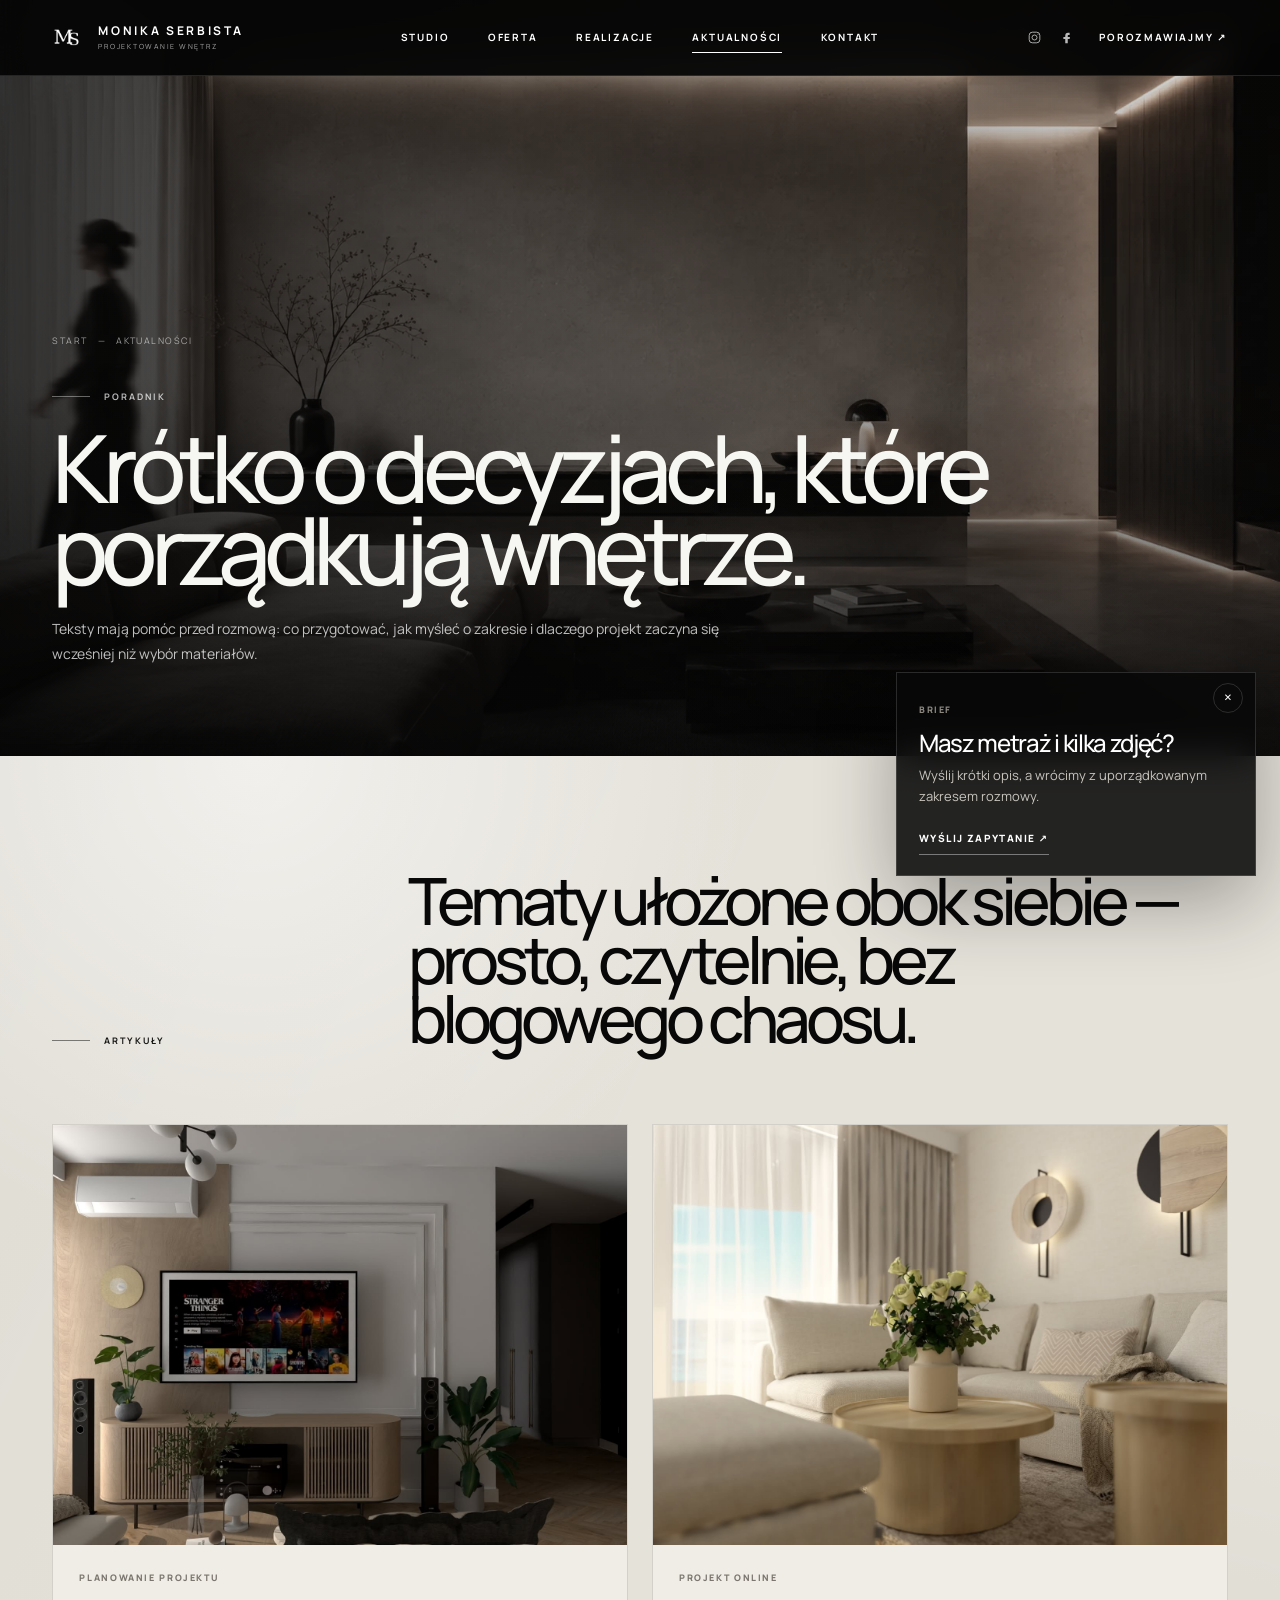
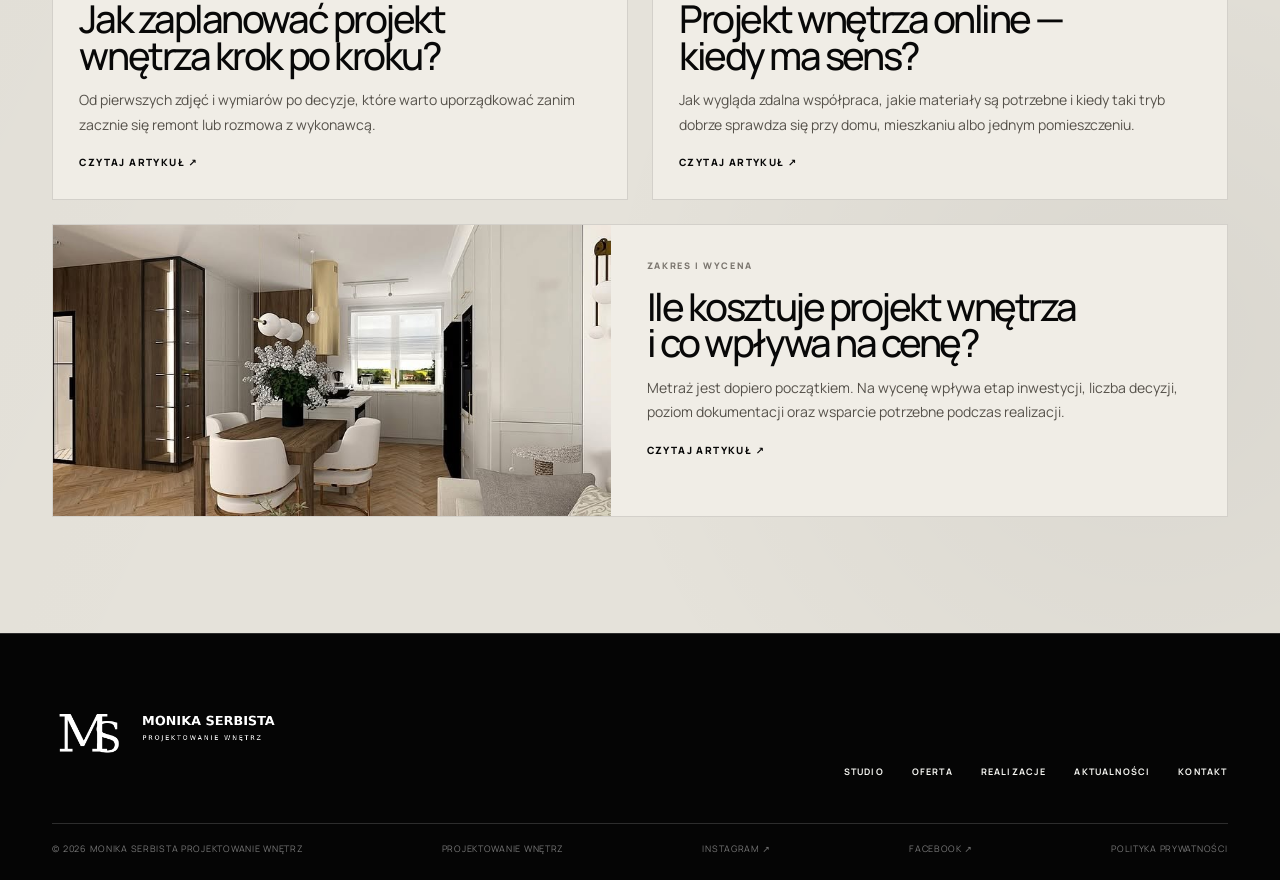
==== commit 393d6d1f: "Add files via upload" ====
--- a/aktualnosci.html
+++ b/aktualnosci.html
@@ -17,10 +17,10 @@
   <link rel="preconnect" href="https://fonts.googleapis.com">
   <link rel="preconnect" href="https://fonts.gstatic.com" crossorigin>
   <link href="https://fonts.googleapis.com/css2?family=Manrope:wght@400;500;600;700&family=Newsreader:opsz,wght@6..72,400;6..72,500&display=swap" rel="stylesheet">
-  <link rel="stylesheet" href="style.css?v=24.0.0">
-  <link rel="stylesheet" href="pages.css?v=24.0.0">
+  <link rel="stylesheet" href="style.css?v=25.0.0">
+  <link rel="stylesheet" href="pages.css?v=25.0.0">
 </head>
-<body class="subpage page-aktualnosci page-v18 page-v19 page-v20 page-v21 page-v23 page-v24" data-page="aktualnosci">
+<body class="subpage page-aktualnosci page-v25" data-page="aktualnosci">
   <a class="skip-link" href="#main">Przejdź do treści</a>
   <header class="site-header site-header--solid" data-header>
     <a class="brand" href="index.html" aria-label="Monika Serbista Projektowanie Wnętrz — strona główna">
@@ -107,6 +107,6 @@
       <a href="https://kupgotowyprojekt.pl/polityka-prywatnosci/" target="_blank" rel="noopener">Polityka prywatności</a>
     </div>
   </footer>
-  <script src="pages.js?v=24.0.0" defer></script>
+  <script src="pages.js?v=25.0.0" defer></script>
 </body>
 </html>
--- a/style.css
+++ b/style.css
@@ -1053,3 +1053,12 @@
 .premium-entry-v24__content{position:relative;z-index:2;display:grid;justify-items:center;text-align:center;gap:10px;transform:translateY(12px);opacity:0;transition:opacity .7s ease .18s,transform .7s cubic-bezier(.2,.7,.2,1) .18s}.premium-entry-v24.is-ready .premium-entry-v24__content{opacity:1;transform:none}.premium-entry-v24__mark{width:54px;height:54px;object-fit:contain}.premium-entry-v24__content span{margin-top:12px;font-size:12px;font-weight:800;letter-spacing:.36em}.premium-entry-v24__content strong{font-size:10px;font-weight:700;text-transform:uppercase;letter-spacing:.22em;color:rgba(255,255,255,.7)}.premium-entry-v24__content i{width:min(420px,52vw);height:1px;background:rgba(255,255,255,.36);transform-origin:left;animation:v24Line 1.05s cubic-bezier(.2,.7,.2,1) both .22s}.premium-entry-v24.is-leaving{clip-path:inset(0 0 100% 0);opacity:.98}.entry-v24-active{overflow:hidden}.entry-v24-finished .hero__controls,.entry-v24-finished .page-hero__content,.entry-v24-finished .sub-hero-v16__copy{animation:v24HeroText .9s cubic-bezier(.2,.7,.2,1) both}.entry-v24-finished .hero__frame.is-active,.entry-v24-finished .page-hero>img,.entry-v24-finished .sub-hero-v16__image img{animation:v24HeroImage 1.35s cubic-bezier(.2,.7,.2,1) both}@keyframes v24Line{from{transform:scaleX(0)}to{transform:scaleX(1)}}@keyframes v24HeroText{from{opacity:0;transform:translateY(24px);filter:blur(8px)}to{opacity:1;transform:none;filter:blur(0)}}@keyframes v24HeroImage{from{transform:scale(1.045);filter:brightness(.4) blur(4px)}to{transform:scale(1);filter:brightness(1) blur(0)}}
 .page-v24 .reveal,.entry-v24-finished .reveal{transition-duration:1s!important;transition-timing-function:cubic-bezier(.17,.84,.22,1)!important}.page-v24 .hero-btn,.page-v24 .header-cta,.page-v24 .line-link,.page-v24 .editorial-link{transition:transform .32s cubic-bezier(.2,.7,.2,1),background .25s ease,color .25s ease,border-color .25s ease}.page-v24 .hero-btn:hover,.page-v24 .header-cta:hover,.page-v24 .line-link:hover,.page-v24 .editorial-link:hover{transform:translateY(-3px)}
 @media(prefers-reduced-motion:reduce){.premium-entry-v24{display:none!important}.entry-v24-active{overflow:auto}.entry-v24-finished .hero__controls,.entry-v24-finished .page-hero__content,.entry-v24-finished .sub-hero-v16__copy,.entry-v24-finished .hero__frame.is-active,.entry-v24-finished .page-hero>img,.entry-v24-finished .sub-hero-v16__image img{animation:none!important}}
+
+
+/* ===== V25 major-company intro + microinteractions ===== */
+.scroll-progress-v25{position:fixed;left:0;top:0;z-index:12000;width:100%;height:2px;background:linear-gradient(90deg,#fff,rgba(255,255,255,.42));transform:scaleX(0);transform-origin:left;pointer-events:none;mix-blend-mode:difference}
+.cursor-glow-v25{position:fixed;left:0;top:0;z-index:3;width:260px;height:260px;border-radius:50%;pointer-events:none;transform:translate3d(-50vw,-50vh,0);background:radial-gradient(circle,rgba(255,255,255,.14),rgba(255,255,255,.055) 34%,transparent 70%);filter:blur(10px);mix-blend-mode:soft-light;opacity:.75}
+.premium-entry-v24{display:none!important}.premium-entry-v25{position:fixed;inset:0;z-index:15000;display:grid;place-items:center;background:#050505;color:#fff;overflow:hidden;isolation:isolate;pointer-events:auto}.premium-entry-v25__bg{position:absolute;inset:-6%;background-image:var(--entry-bg);background-size:cover;background-position:center;filter:brightness(.42) contrast(1.04) saturate(.82) blur(3px);transform:scale(1.12);transition:transform 1.65s cubic-bezier(.17,.84,.22,1),filter 1.45s ease}.premium-entry-v25.is-ready .premium-entry-v25__bg{transform:scale(1.02);filter:brightness(.64) contrast(1.05) saturate(.86) blur(0)}.premium-entry-v25__grid{position:absolute;inset:0;background:linear-gradient(90deg,rgba(255,255,255,.10) 1px,transparent 1px) 0 0/25% 100%,linear-gradient(0deg,rgba(255,255,255,.08) 1px,transparent 1px) 0 0/100% 50%;opacity:.18;transform:scaleY(0);transform-origin:center;transition:transform .95s cubic-bezier(.78,0,.16,1) .12s}.premium-entry-v25.is-ready .premium-entry-v25__grid{transform:scaleY(1)}.premium-entry-v25__panel{position:absolute;left:0;right:0;height:50%;background:#050505;transition:transform 1.05s cubic-bezier(.78,0,.16,1)}.premium-entry-v25__panel--top{top:0}.premium-entry-v25__panel--bottom{bottom:0}.premium-entry-v25.is-ready .premium-entry-v25__panel--top{transform:translateY(-100%)}.premium-entry-v25.is-ready .premium-entry-v25__panel--bottom{transform:translateY(100%)}.premium-entry-v25__content{position:relative;z-index:2;display:grid;justify-items:center;text-align:center;gap:10px;opacity:0;transform:translateY(16px) scale(.985);transition:opacity .72s ease .2s,transform .72s cubic-bezier(.17,.84,.22,1) .2s}.premium-entry-v25.is-ready .premium-entry-v25__content{opacity:1;transform:none}.premium-entry-v25.is-split .premium-entry-v25__content{opacity:0;transform:translateY(-12px) scale(.98);transition-delay:0s}.premium-entry-v25__mark{width:58px;height:58px;object-fit:contain}.premium-entry-v25__content span{margin-top:14px;font-size:12px;font-weight:900;letter-spacing:.38em}.premium-entry-v25__content strong{font-size:10px;font-weight:800;text-transform:uppercase;letter-spacing:.24em;color:rgba(255,255,255,.72)}.premium-entry-v25__content i{width:min(460px,56vw);height:1px;background:rgba(255,255,255,.42);transform-origin:center;animation:v25EntryLine 1.05s cubic-bezier(.17,.84,.22,1) both .24s}.premium-entry-v25.is-leaving{animation:v25EntryLeave .82s cubic-bezier(.78,0,.16,1) both}.entry-v25-active{overflow:hidden}.entry-v25-finished .hero__controls,.entry-v25-finished .page-hero__content,.entry-v25-finished .sub-hero-v16__copy{animation:v25HeroContent .95s cubic-bezier(.17,.84,.22,1) both}.entry-v25-finished .hero__frame.is-active,.entry-v25-finished .page-hero>img,.entry-v25-finished .sub-hero-v16__image img{animation:v25HeroMedia 1.35s cubic-bezier(.17,.84,.22,1) both}@keyframes v25EntryLine{from{transform:scaleX(0);opacity:0}to{transform:scaleX(1);opacity:1}}@keyframes v25EntryLeave{from{clip-path:inset(0 0 0 0);opacity:1}to{clip-path:inset(0 0 0 100%);opacity:.98}}@keyframes v25HeroContent{from{opacity:0;transform:translateY(28px);filter:blur(10px)}to{opacity:1;transform:none;filter:blur(0)}}@keyframes v25HeroMedia{from{transform:scale(1.045);filter:brightness(.48) blur(4px)}to{transform:scale(1);filter:brightness(1) blur(0)}}
+.page-v25 .hero-btn,.page-v25 .header-cta,.page-v25 .line-link,.page-v25 .editorial-link,.page-v25 .submit-btn,.page-v25 .contact-socials-v21 a,.page-v25 .contact-socials-v23 a{position:relative;overflow:hidden;transition:transform .28s cubic-bezier(.17,.84,.22,1),background .25s ease,color .25s ease,border-color .25s ease,box-shadow .25s ease}.page-v25 .hero-btn::before,.page-v25 .header-cta::before,.page-v25 .line-link::before,.page-v25 .editorial-link::before,.page-v25 .submit-btn::before,.page-v25 .contact-socials-v21 a::before,.page-v25 .contact-socials-v23 a::before{content:"";position:absolute;inset:-1px;background:radial-gradient(circle at calc((var(--mx,0)*50%)+50%) calc((var(--my,0)*50%)+50%),rgba(255,255,255,.28),transparent 35%);opacity:0;transition:opacity .25s ease;pointer-events:none}.page-v25 .hero-btn:hover::before,.page-v25 .header-cta:hover::before,.page-v25 .line-link:hover::before,.page-v25 .editorial-link:hover::before,.page-v25 .submit-btn:hover::before,.page-v25 .contact-socials-v21 a:hover::before,.page-v25 .contact-socials-v23 a:hover::before{opacity:1}.page-v25 .hero-btn:hover,.page-v25 .header-cta:hover,.page-v25 .line-link:hover,.page-v25 .editorial-link:hover,.page-v25 .submit-btn:hover{box-shadow:0 18px 50px rgba(0,0,0,.18)}
+.page-v25 .reveal{transition-duration:1.05s!important;transition-timing-function:cubic-bezier(.17,.84,.22,1)!important}.page-v25 .reveal:nth-child(2){transition-delay:.06s}.page-v25 .reveal:nth-child(3){transition-delay:.1s}.page-v25 .reveal:nth-child(4){transition-delay:.14s}
+@media(prefers-reduced-motion:reduce){.premium-entry-v25,.cursor-glow-v25,.scroll-progress-v25{display:none!important}.entry-v25-active{overflow:auto}.entry-v25-finished .hero__controls,.entry-v25-finished .page-hero__content,.entry-v25-finished .sub-hero-v16__copy,.entry-v25-finished .hero__frame.is-active,.entry-v25-finished .page-hero>img,.entry-v25-finished .sub-hero-v16__image img{animation:none!important}}
--- a/pages.css
+++ b/pages.css
@@ -1430,3 +1430,15 @@
 .page-v24 .portfolio-half{transition:transform .45s cubic-bezier(.2,.7,.2,1),box-shadow .45s ease}.page-v24 .portfolio-half:hover{transform:translateY(-8px);box-shadow:0 38px 100px rgba(0,0,0,.16)}.page-v24 .portfolio-half__image img{transition:transform 1.2s cubic-bezier(.2,.7,.2,1),filter .45s ease}.page-v24 .portfolio-half:hover .portfolio-half__image img{transform:scale(1.035);filter:saturate(.92) contrast(1.03)}.page-v24 .contact-form-shell-v23,.page-v24 .contact-form-v23,.page-v24 .contact-direct-v23 a{transition:transform .35s cubic-bezier(.2,.7,.2,1),box-shadow .35s ease}.page-v24 .contact-form-shell-v23:hover{transform:translateY(-5px);box-shadow:0 60px 130px rgba(0,0,0,.2)}.page-v24 .faq-list details{transition:background .25s ease,transform .25s ease}.page-v24 .faq-list details:hover{transform:translateX(5px)}
 @media(max-width:1100px){.offer-scope-v24__head{grid-template-columns:1fr}.scope-showcase-v24 summary{grid-template-columns:60px 1fr 58px}.scope-showcase-v24 summary em{grid-column:2;justify-self:start;padding:0 0 28px}.scope-showcase-v24 summary i{grid-column:3;grid-row:1}.scope-showcase-v24__panel{grid-template-columns:1fr;padding-left:88px}.scope-showcase-v24__panel a{justify-self:start}}
 @media(max-width:760px){.offer-scope-v24{padding-left:18px;padding-right:18px}.scope-showcase-v24 summary{grid-template-columns:1fr 48px;min-height:245px;padding:24px}.scope-showcase-v24 summary span,.scope-showcase-v24 summary strong,.scope-showcase-v24 summary em{grid-column:1;padding:0}.scope-showcase-v24 summary span{align-self:start}.scope-showcase-v24 summary strong{align-self:end;padding-bottom:28px}.scope-showcase-v24 summary i{grid-column:2;grid-row:1;align-self:start}.scope-showcase-v24__panel{padding:24px;grid-template-columns:1fr}.scope-showcase-v24__panel p{font-size:14px}}
+
+
+/* ===== V25 major-company polish / wider scope + responsive motion ===== */
+.page-oferta.page-v25 .offer-scope-v24{padding-top:clamp(90px,9vw,150px);padding-bottom:clamp(94px,9vw,156px);background:#e7e3da;position:relative}.page-oferta.page-v25 .offer-scope-v24::before{content:"ZAKRES";position:absolute;left:-.04em;top:.08em;font-size:clamp(120px,17vw,310px);line-height:.8;letter-spacing:-.08em;color:rgba(0,0,0,.028);font-weight:800;pointer-events:none}.page-oferta.page-v25 .offer-scope-v24__head{width:min(1480px,calc(100vw - max(72px,8vw)));grid-template-columns:minmax(180px,.25fr) minmax(0,1fr) minmax(280px,.42fr);margin-bottom:clamp(46px,5.5vw,86px)}.page-oferta.page-v25 .scope-showcase-v24{width:min(1480px,calc(100vw - max(72px,8vw)));gap:20px}.page-oferta.page-v25 .scope-showcase-v24 details{border-color:rgba(0,0,0,.14);box-shadow:0 18px 70px rgba(0,0,0,.10);transform:translateZ(0);will-change:transform,box-shadow}.page-oferta.page-v25 .scope-showcase-v24 details::before{content:"";position:absolute;inset:0;background:linear-gradient(115deg,transparent 0 42%,rgba(255,255,255,.16) 48%,transparent 56%);z-index:3;pointer-events:none;transform:translateX(calc((var(--mx,0)*26px) - 130%));opacity:0;transition:opacity .35s ease}.page-oferta.page-v25 .scope-showcase-v24 details:hover::before{opacity:1}.page-oferta.page-v25 .scope-showcase-v24 details:hover{transform:translateY(-7px);box-shadow:0 42px 110px rgba(0,0,0,.18)}.page-oferta.page-v25 .scope-showcase-v24 summary{min-height:206px;grid-template-columns:92px minmax(0,1fr) minmax(210px,.34fr) 86px}.page-oferta.page-v25 .scope-showcase-v24 summary strong{font-size:clamp(44px,5.2vw,92px);padding-bottom:34px;line-height:.84}.page-oferta.page-v25 .scope-showcase-v24 summary span{padding-left:34px}.page-oferta.page-v25 .scope-showcase-v24 summary i{width:52px;height:52px;transition:transform .38s cubic-bezier(.17,.84,.22,1),background .25s ease,color .25s ease,border-color .25s ease}.page-oferta.page-v25 .scope-showcase-v24 summary:hover i{transform:scale(1.08) rotate(12deg);background:rgba(255,255,255,.12)}.page-oferta.page-v25 .scope-showcase-v24 details[open]{background:#f6f3ed;color:#080808}.page-oferta.page-v25 .scope-showcase-v24 details[open] summary{border-bottom:1px solid rgba(0,0,0,.12)}.page-oferta.page-v25 .scope-showcase-v24 details[open] summary strong{color:#fff}.page-oferta.page-v25 .scope-showcase-v24 details[open] summary i{transform:rotate(45deg) scale(1.08);background:#fff;color:#050505}.page-oferta.page-v25 .scope-showcase-v24__panel{padding:34px 38px 38px 126px;grid-template-columns:minmax(0,1fr) minmax(280px,.42fr) auto;background:#f8f5ef;animation:scopePanelV25 .56s cubic-bezier(.17,.84,.22,1) both}.page-oferta.page-v25 .scope-showcase-v24__panel p{font-size:16px;max-width:680px}.page-oferta.page-v25 .scope-showcase-v24__panel a{position:relative;transition:transform .25s cubic-bezier(.17,.84,.22,1),color .25s ease}.page-oferta.page-v25 .scope-showcase-v24__panel a:hover{transform:translateX(8px)}@keyframes scopePanelV25{from{opacity:0;transform:translateY(-18px) scaleY(.96);filter:blur(8px)}to{opacity:1;transform:none;filter:blur(0)}}
+/* process axis with real motion */
+.page-oferta.page-v25 .process-orbit-v16__line{isolation:isolate}.page-oferta.page-v25 .process-orbit-v16__line::before{transform-origin:left;transform:scaleX(0);transition:transform 1.25s cubic-bezier(.17,.84,.22,1) .12s}.page-oferta.page-v25 .process-orbit-v16__line.is-visible::before{transform:scaleX(1)}.page-oferta.page-v25 .process-orbit-v16__line article{transition:transform .35s cubic-bezier(.17,.84,.22,1),opacity .45s ease;--lift:0}.page-oferta.page-v25 .process-orbit-v16__line article:hover{transform:translateY(-14px)}.page-oferta.page-v25 .process-orbit-v16__line i{transition:transform .35s cubic-bezier(.17,.84,.22,1),background .25s ease}.page-oferta.page-v25 .process-orbit-v16__line article:hover i{transform:scale(1.45);background:#000}.page-oferta.page-v25 .process-orbit-v16__line h3{transition:transform .35s cubic-bezier(.17,.84,.22,1),letter-spacing .35s ease}.page-oferta.page-v25 .process-orbit-v16__line article:hover h3{transform:translateY(-4px);letter-spacing:-.07em}.page-oferta.page-v25 .process-orbit-v16__line p{transition:opacity .35s ease,transform .35s cubic-bezier(.17,.84,.22,1)}.page-oferta.page-v25 .process-orbit-v16__line article:hover p{opacity:1;transform:translateY(4px)}
+/* stronger premium hover on portfolio and forms */
+.page-v25 .portfolio-half{transition:transform .48s cubic-bezier(.17,.84,.22,1),box-shadow .48s ease,filter .35s ease;will-change:transform}.page-v25 .portfolio-half:hover{transform:translateY(-10px) scale(.996);box-shadow:0 42px 120px rgba(0,0,0,.17)}.page-v25 .portfolio-half__image::after{transition:opacity .45s ease}.page-v25 .portfolio-half:hover .portfolio-half__image::after{opacity:.85}.page-v25 .portfolio-half__image img{transition:transform 1.25s cubic-bezier(.17,.84,.22,1),filter .5s ease}.page-v25 .portfolio-half:hover .portfolio-half__image img{transform:scale(1.045);filter:saturate(.92) contrast(1.04) brightness(1.04)}.page-v25 .contact-form-shell-v23,.page-v25 .contact-form-v23,.page-v25 .contact-final-v23,.page-v25 .contact-final-v21,.page-v25 .contact-form-v21{transition:transform .5s cubic-bezier(.17,.84,.22,1),box-shadow .5s ease}.page-v25 .contact-form-shell-v23:hover,.page-v25 .contact-form-v23:hover,.page-v25 .contact-form-v21:hover{transform:translateY(-6px);box-shadow:0 48px 130px rgba(0,0,0,.17)}
+/* fine top-bar presence */
+.page-v25 .site-header{backdrop-filter:blur(18px);transition:background .35s ease,border-color .35s ease,transform .35s cubic-bezier(.17,.84,.22,1)}.page-v25 .desktop-nav a::after{transition:transform .35s cubic-bezier(.17,.84,.22,1),opacity .25s ease}.page-v25 .desktop-nav a:hover::after{transform:scaleX(1);opacity:1}
+@media(max-width:1100px){.page-oferta.page-v25 .offer-scope-v24__head,.page-oferta.page-v25 .scope-showcase-v24{width:calc(100vw - 36px)}.page-oferta.page-v25 .scope-showcase-v24 summary{grid-template-columns:64px 1fr 64px;min-height:220px}.page-oferta.page-v25 .scope-showcase-v24 summary strong{font-size:clamp(40px,9vw,78px)}.page-oferta.page-v25 .scope-showcase-v24__panel{grid-template-columns:1fr;padding-left:88px}.page-oferta.page-v25 .scope-showcase-v24__panel a{justify-self:start}}
+@media(max-width:760px){.page-oferta.page-v25 .offer-scope-v24{padding-left:18px;padding-right:18px}.page-oferta.page-v25 .scope-showcase-v24{width:100%}.page-oferta.page-v25 .scope-showcase-v24 summary{grid-template-columns:1fr 52px;min-height:250px;padding:26px}.page-oferta.page-v25 .scope-showcase-v24 summary span,.page-oferta.page-v25 .scope-showcase-v24 summary strong,.page-oferta.page-v25 .scope-showcase-v24 summary em{grid-column:1;padding:0}.page-oferta.page-v25 .scope-showcase-v24 summary i{grid-column:2;grid-row:1}.page-oferta.page-v25 .scope-showcase-v24__panel{padding:26px;grid-template-columns:1fr}.cursor-glow-v25{display:none}}
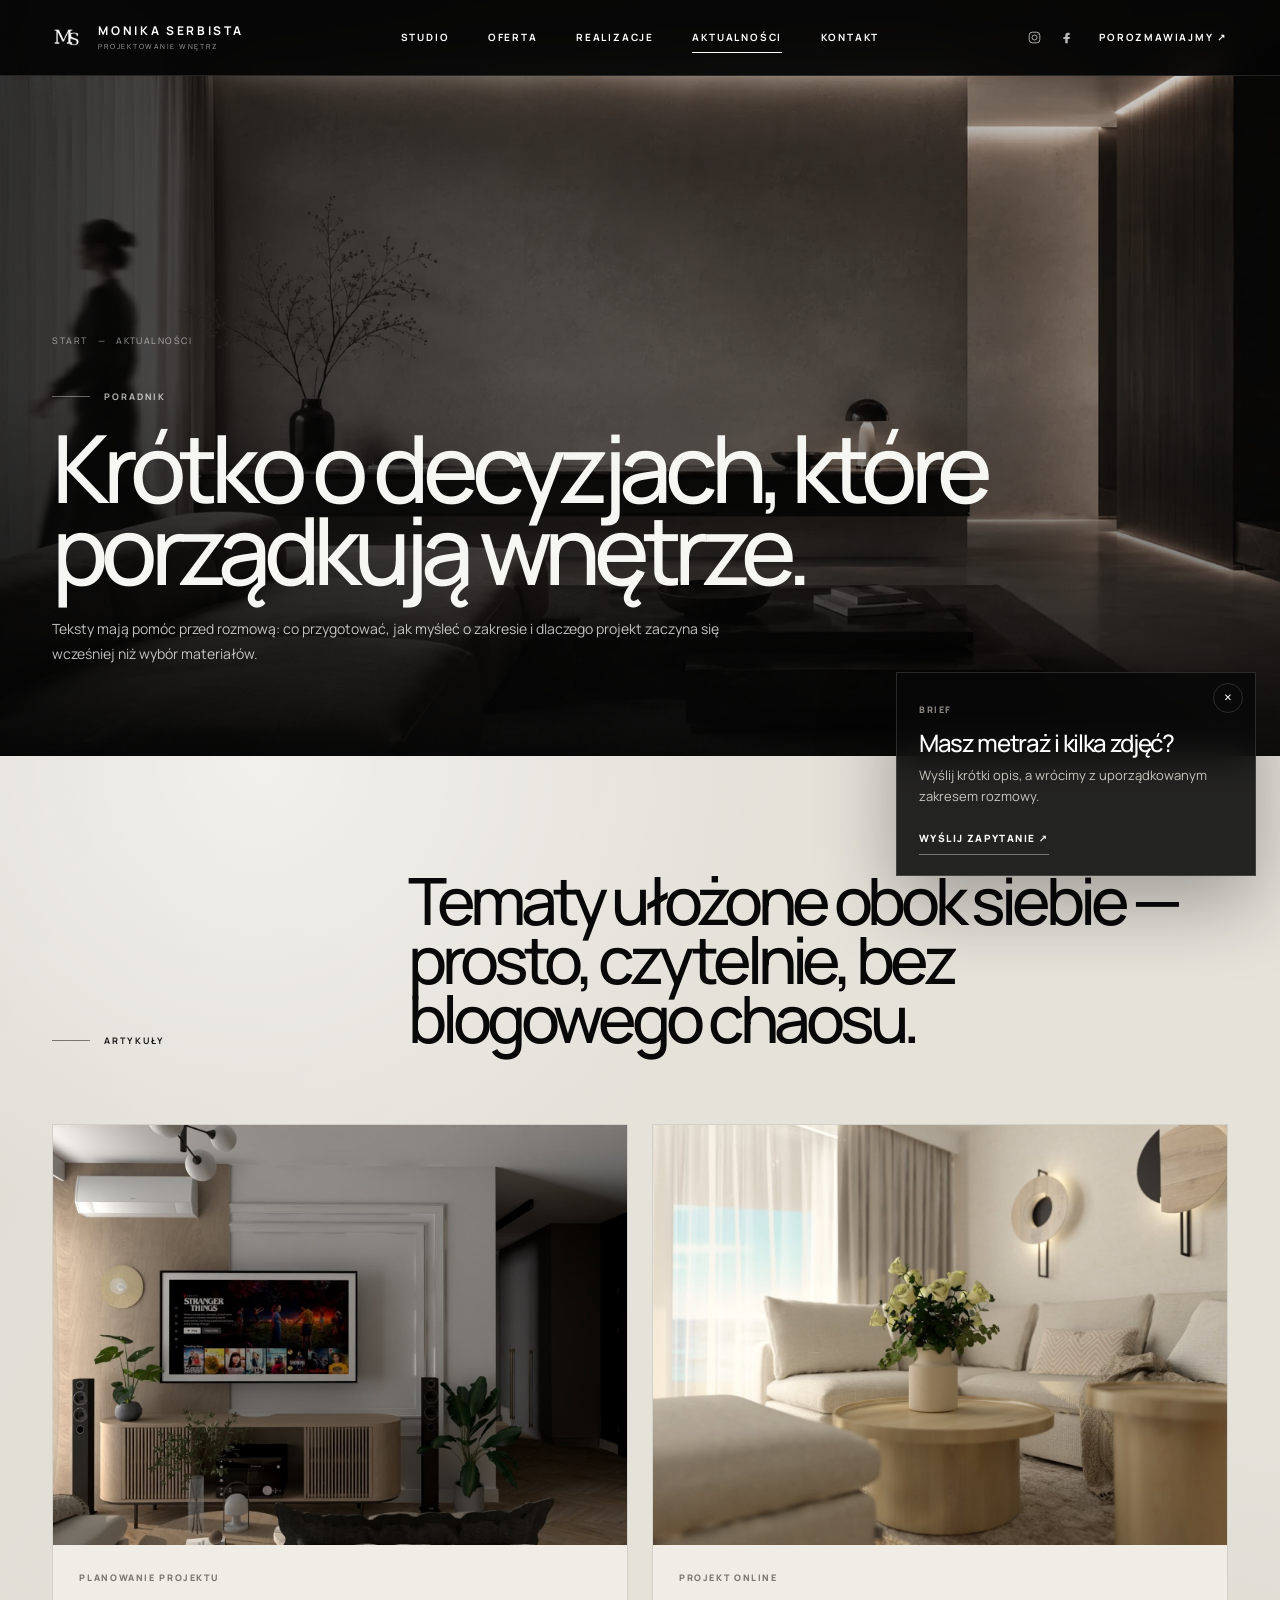
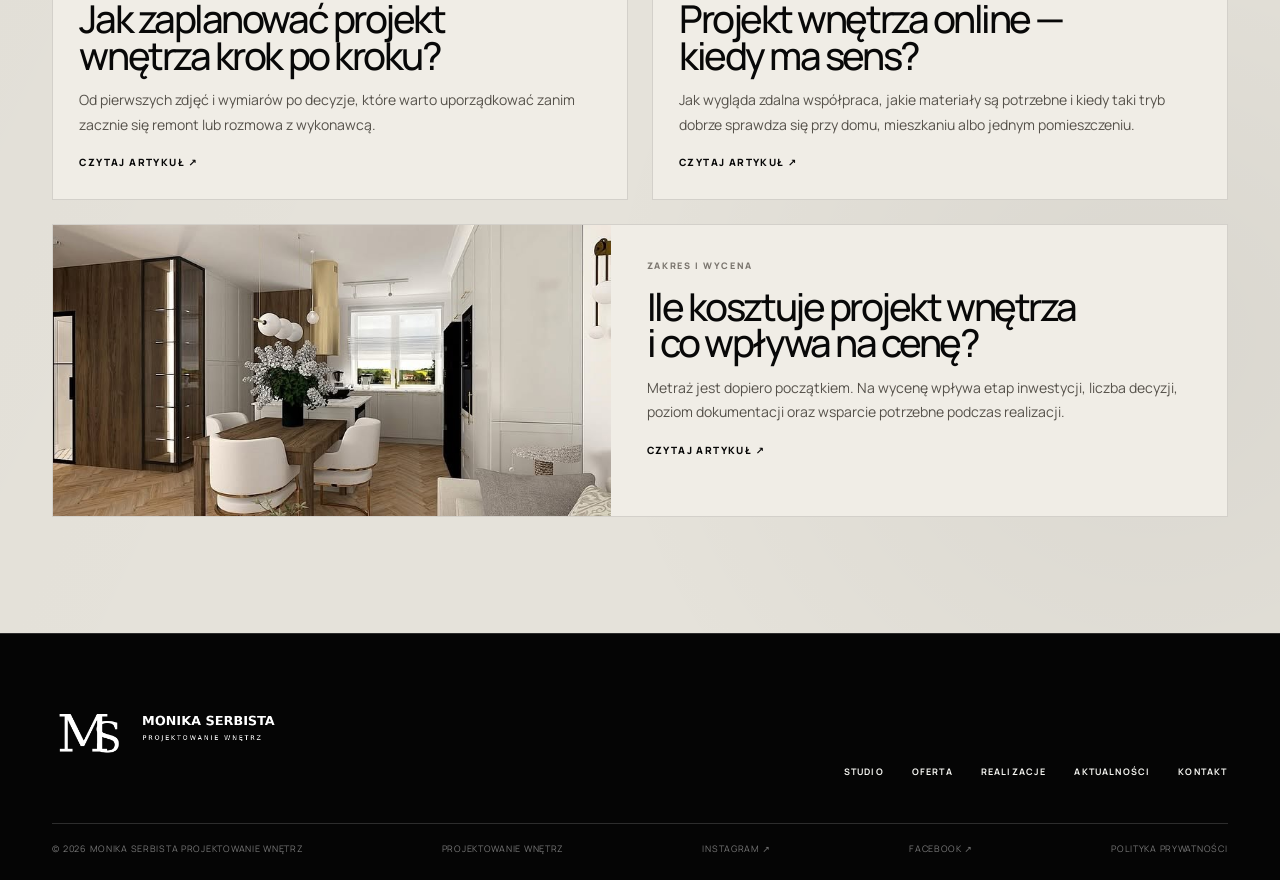
==== commit 7fd01f34: "Add files via upload" ====
--- a/aktualnosci.html
+++ b/aktualnosci.html
@@ -17,10 +17,10 @@
   <link rel="preconnect" href="https://fonts.googleapis.com">
   <link rel="preconnect" href="https://fonts.gstatic.com" crossorigin>
   <link href="https://fonts.googleapis.com/css2?family=Manrope:wght@400;500;600;700&family=Newsreader:opsz,wght@6..72,400;6..72,500&display=swap" rel="stylesheet">
-  <link rel="stylesheet" href="style.css?v=25.0.0">
-  <link rel="stylesheet" href="pages.css?v=25.0.0">
+  <link rel="stylesheet" href="style.css?v=26.0.0">
+  <link rel="stylesheet" href="pages.css?v=26.0.0">
 </head>
-<body class="subpage page-aktualnosci page-v25" data-page="aktualnosci">
+<body class="subpage page-aktualnosci page-v25 page-v26" data-page="aktualnosci">
   <a class="skip-link" href="#main">Przejdź do treści</a>
   <header class="site-header site-header--solid" data-header>
     <a class="brand" href="index.html" aria-label="Monika Serbista Projektowanie Wnętrz — strona główna">
@@ -107,6 +107,6 @@
       <a href="https://kupgotowyprojekt.pl/polityka-prywatnosci/" target="_blank" rel="noopener">Polityka prywatności</a>
     </div>
   </footer>
-  <script src="pages.js?v=25.0.0" defer></script>
+  <script src="pages.js?v=26.0.0" defer></script>
 </body>
 </html>
--- a/style.css
+++ b/style.css
@@ -1062,3 +1062,30 @@
 .page-v25 .hero-btn,.page-v25 .header-cta,.page-v25 .line-link,.page-v25 .editorial-link,.page-v25 .submit-btn,.page-v25 .contact-socials-v21 a,.page-v25 .contact-socials-v23 a{position:relative;overflow:hidden;transition:transform .28s cubic-bezier(.17,.84,.22,1),background .25s ease,color .25s ease,border-color .25s ease,box-shadow .25s ease}.page-v25 .hero-btn::before,.page-v25 .header-cta::before,.page-v25 .line-link::before,.page-v25 .editorial-link::before,.page-v25 .submit-btn::before,.page-v25 .contact-socials-v21 a::before,.page-v25 .contact-socials-v23 a::before{content:"";position:absolute;inset:-1px;background:radial-gradient(circle at calc((var(--mx,0)*50%)+50%) calc((var(--my,0)*50%)+50%),rgba(255,255,255,.28),transparent 35%);opacity:0;transition:opacity .25s ease;pointer-events:none}.page-v25 .hero-btn:hover::before,.page-v25 .header-cta:hover::before,.page-v25 .line-link:hover::before,.page-v25 .editorial-link:hover::before,.page-v25 .submit-btn:hover::before,.page-v25 .contact-socials-v21 a:hover::before,.page-v25 .contact-socials-v23 a:hover::before{opacity:1}.page-v25 .hero-btn:hover,.page-v25 .header-cta:hover,.page-v25 .line-link:hover,.page-v25 .editorial-link:hover,.page-v25 .submit-btn:hover{box-shadow:0 18px 50px rgba(0,0,0,.18)}
 .page-v25 .reveal{transition-duration:1.05s!important;transition-timing-function:cubic-bezier(.17,.84,.22,1)!important}.page-v25 .reveal:nth-child(2){transition-delay:.06s}.page-v25 .reveal:nth-child(3){transition-delay:.1s}.page-v25 .reveal:nth-child(4){transition-delay:.14s}
 @media(prefers-reduced-motion:reduce){.premium-entry-v25,.cursor-glow-v25,.scroll-progress-v25{display:none!important}.entry-v25-active{overflow:auto}.entry-v25-finished .hero__controls,.entry-v25-finished .page-hero__content,.entry-v25-finished .sub-hero-v16__copy,.entry-v25-finished .hero__frame.is-active,.entry-v25-finished .page-hero>img,.entry-v25-finished .sub-hero-v16__image img{animation:none!important}}
+
+
+/* ===== V26 — clean entry and no cursor glow ===== */
+.cursor-glow-v25{display:none!important;opacity:0!important;visibility:hidden!important;}
+
+.premium-entry-v25{
+  background:#050505;
+}
+.premium-entry-v25__bg{
+  filter:brightness(.52) contrast(1.05) saturate(.82) blur(2px);
+}
+.premium-entry-v25.is-ready .premium-entry-v25__bg{
+  filter:brightness(.72) contrast(1.05) saturate(.86) blur(0);
+}
+.premium-entry-v25__panel{
+  transition-duration:1.18s;
+}
+.premium-entry-v25__content{
+  transform:translateY(12px);
+  transition:opacity .75s ease, transform .9s cubic-bezier(.17,.84,.22,1);
+}
+.premium-entry-v25.is-ready .premium-entry-v25__content{
+  transform:translateY(0);
+}
+@media (prefers-reduced-motion: reduce){
+  .premium-entry-v25{display:none!important;}
+}
--- a/pages.css
+++ b/pages.css
@@ -1442,3 +1442,259 @@
 .page-v25 .site-header{backdrop-filter:blur(18px);transition:background .35s ease,border-color .35s ease,transform .35s cubic-bezier(.17,.84,.22,1)}.page-v25 .desktop-nav a::after{transition:transform .35s cubic-bezier(.17,.84,.22,1),opacity .25s ease}.page-v25 .desktop-nav a:hover::after{transform:scaleX(1);opacity:1}
 @media(max-width:1100px){.page-oferta.page-v25 .offer-scope-v24__head,.page-oferta.page-v25 .scope-showcase-v24{width:calc(100vw - 36px)}.page-oferta.page-v25 .scope-showcase-v24 summary{grid-template-columns:64px 1fr 64px;min-height:220px}.page-oferta.page-v25 .scope-showcase-v24 summary strong{font-size:clamp(40px,9vw,78px)}.page-oferta.page-v25 .scope-showcase-v24__panel{grid-template-columns:1fr;padding-left:88px}.page-oferta.page-v25 .scope-showcase-v24__panel a{justify-self:start}}
 @media(max-width:760px){.page-oferta.page-v25 .offer-scope-v24{padding-left:18px;padding-right:18px}.page-oferta.page-v25 .scope-showcase-v24{width:100%}.page-oferta.page-v25 .scope-showcase-v24 summary{grid-template-columns:1fr 52px;min-height:250px;padding:26px}.page-oferta.page-v25 .scope-showcase-v24 summary span,.page-oferta.page-v25 .scope-showcase-v24 summary strong,.page-oferta.page-v25 .scope-showcase-v24 summary em{grid-column:1;padding:0}.page-oferta.page-v25 .scope-showcase-v24 summary i{grid-column:2;grid-row:1}.page-oferta.page-v25 .scope-showcase-v24__panel{padding:26px;grid-template-columns:1fr}.cursor-glow-v25{display:none}}
+
+
+/* ===== V26 — oferta wider scope, clean dots, full photo section ===== */
+html,body{overflow-x:hidden!important;}
+.cursor-glow-v25{display:none!important;opacity:0!important;visibility:hidden!important;}
+
+/* Oferta intro: prawa fotografia ma wypełniać sekcję od góry do dołu, bez bocznych marginesów */
+.page-oferta.page-v26 .offer-intro-v16{
+  position:relative!important;
+  display:grid!important;
+  grid-template-columns:minmax(0,1fr) minmax(0,1fr)!important;
+  gap:0!important;
+  width:100%!important;
+  min-height:calc(100svh - var(--header-h))!important;
+  padding:0!important;
+  overflow:hidden!important;
+  background:#e7e3da!important;
+  color:#080808!important;
+}
+.page-oferta.page-v26 .offer-intro-v16__copy{
+  min-height:calc(100svh - var(--header-h))!important;
+  padding:clamp(70px,8vw,126px) clamp(44px,5vw,90px) clamp(70px,8vw,126px) var(--pad-x)!important;
+  display:flex!important;
+  flex-direction:column!important;
+  justify-content:center!important;
+  align-items:flex-start!important;
+}
+.page-oferta.page-v26 .offer-intro-v16__copy h2{
+  max-width:640px!important;
+  font-size:clamp(52px,5.7vw,104px)!important;
+  line-height:.86!important;
+  letter-spacing:-.083em!important;
+}
+.page-oferta.page-v26 .offer-intro-v16__visual{
+  width:100%!important;
+  min-height:calc(100svh - var(--header-h))!important;
+  height:100%!important;
+  margin:0!important;
+  align-self:stretch!important;
+  overflow:hidden!important;
+}
+.page-oferta.page-v26 .offer-intro-v16__visual img{
+  width:100%!important;
+  height:100%!important;
+  min-height:calc(100svh - var(--header-h))!important;
+  object-fit:cover!important;
+  object-position:center center!important;
+  display:block!important;
+}
+
+/* Oferta zakres — szersze paski, środek strony, czytelniejszy jasny panel po rozwinięciu */
+.page-oferta.page-v26 .offer-scope-v24{
+  padding:clamp(90px,9vw,150px) clamp(28px,4vw,70px)!important;
+  background:#e7e3da!important;
+  color:#080808!important;
+}
+.page-oferta.page-v26 .offer-scope-v24__head{
+  width:min(1440px, calc(100vw - 96px))!important;
+  margin-left:auto!important;
+  margin-right:auto!important;
+  grid-template-columns:minmax(180px,.28fr) minmax(0,1fr) minmax(260px,.42fr)!important;
+}
+.page-oferta.page-v26 .scope-showcase-v24{
+  width:min(1480px, calc(100vw - 92px))!important;
+  max-width:none!important;
+  margin-left:auto!important;
+  margin-right:auto!important;
+  gap:20px!important;
+}
+.page-oferta.page-v26 .scope-showcase-v24 details{
+  border:1px solid rgba(0,0,0,.16)!important;
+  box-shadow:none!important;
+  background:#050505!important;
+  transition:transform .38s cubic-bezier(.17,.84,.22,1), border-color .38s ease, filter .38s ease!important;
+}
+.page-oferta.page-v26 .scope-showcase-v24 details:hover{
+  transform:translateY(-3px)!important;
+  box-shadow:none!important;
+  border-color:rgba(0,0,0,.32)!important;
+  filter:contrast(1.03)!important;
+}
+.page-oferta.page-v26 .scope-showcase-v24 summary{
+  min-height:clamp(190px,14vw,238px)!important;
+  grid-template-columns:92px minmax(0,1fr) minmax(210px,.32fr) 86px!important;
+}
+.page-oferta.page-v26 .scope-showcase-v24 summary strong{
+  align-self:center!important;
+  font-size:clamp(48px,5.2vw,92px)!important;
+  line-height:.86!important;
+  letter-spacing:-.084em!important;
+  max-width:950px!important;
+  padding:0 34px!important;
+  text-wrap:balance!important;
+}
+.page-oferta.page-v26 .scope-showcase-v24 summary span{
+  padding:32px 0 0 32px!important;
+}
+.page-oferta.page-v26 .scope-showcase-v24 summary em{
+  align-self:center!important;
+  justify-self:end!important;
+  padding-right:8px!important;
+}
+.page-oferta.page-v26 .scope-showcase-v24 summary i{
+  width:52px!important;
+  height:52px!important;
+  border-color:rgba(255,255,255,.48)!important;
+  box-shadow:none!important;
+  transition:transform .35s cubic-bezier(.17,.84,.22,1), background .35s ease, color .35s ease!important;
+}
+.page-oferta.page-v26 .scope-showcase-v24 details[open] summary i{
+  transform:rotate(45deg)!important;
+  background:#fff!important;
+  color:#050505!important;
+}
+.page-oferta.page-v26 .scope-showcase-v24__panel{
+  display:grid!important;
+  grid-template-columns:minmax(0,1fr) minmax(260px,.42fr) minmax(190px,.28fr)!important;
+  gap:clamp(24px,4vw,64px)!important;
+  align-items:center!important;
+  padding:clamp(34px,4.2vw,64px) clamp(34px,5vw,76px)!important;
+  background:#f5f2ea!important;
+  color:#080808!important;
+  border-top:1px solid rgba(0,0,0,.16)!important;
+  box-shadow:inset 0 1px 0 rgba(255,255,255,.8)!important;
+  overflow:hidden!important;
+}
+.page-oferta.page-v26 .scope-showcase-v24__panel p{
+  margin:0!important;
+  max-width:740px!important;
+  font-size:clamp(17px,1.3vw,22px)!important;
+  line-height:1.72!important;
+  letter-spacing:-.025em!important;
+  color:#2f2c28!important;
+}
+.page-oferta.page-v26 .scope-showcase-v24__panel ul{
+  margin:0!important;
+  padding:0!important;
+  list-style:none!important;
+  display:grid!important;
+  gap:14px!important;
+  color:#4f4942!important;
+}
+.page-oferta.page-v26 .scope-showcase-v24__panel li{
+  position:relative!important;
+  padding-left:24px!important;
+  font-size:14px!important;
+  line-height:1.62!important;
+}
+.page-oferta.page-v26 .scope-showcase-v24__panel li::before{
+  content:""!important;
+  position:absolute!important;
+  left:0!important;
+  top:.68em!important;
+  width:7px!important;
+  height:7px!important;
+  border-radius:50%!important;
+  background:#050505!important;
+}
+.page-oferta.page-v26 .scope-showcase-v24__panel a{
+  justify-self:end!important;
+  min-height:58px!important;
+  min-width:190px!important;
+  padding:0 20px!important;
+  border:1px solid rgba(0,0,0,.25)!important;
+  color:#080808!important;
+  display:inline-flex!important;
+  align-items:center!important;
+  justify-content:space-between!important;
+  gap:18px!important;
+  font-size:10px!important;
+  font-weight:800!important;
+  letter-spacing:.15em!important;
+  text-transform:uppercase!important;
+  background:transparent!important;
+  transition:background .28s ease,color .28s ease,transform .28s cubic-bezier(.17,.84,.22,1)!important;
+}
+.page-oferta.page-v26 .scope-showcase-v24__panel a:hover{
+  background:#050505!important;
+  color:#fff!important;
+  transform:translateY(-2px)!important;
+}
+
+/* Oś pracy — zero halo/obramówek wokół kropek */
+.page-oferta.page-v26 .process-orbit-v16__line i,
+.page-oferta.page-v26 .process-orbit-v16__line article::before,
+.page-oferta.page-v26 .orbit-map article::before{
+  box-shadow:none!important;
+  outline:none!important;
+  border:0!important;
+  filter:none!important;
+}
+.page-oferta.page-v26 .process-orbit-v16__line i{
+  width:14px!important;
+  height:14px!important;
+  background:#050505!important;
+}
+.page-oferta.page-v26 .process-orbit-v16__line article{
+  transition:transform .35s cubic-bezier(.17,.84,.22,1), opacity .35s ease!important;
+}
+.page-oferta.page-v26 .process-orbit-v16__line article:hover{
+  transform:translateY(-8px)!important;
+}
+.page-oferta.page-v26 .process-orbit-v16__line article:hover i{
+  transform:scale(1.16)!important;
+}
+
+/* Mobile */
+@media(max-width:1100px){
+  .page-oferta.page-v26 .offer-intro-v16{
+    grid-template-columns:1fr!important;
+    min-height:auto!important;
+  }
+  .page-oferta.page-v26 .offer-intro-v16__copy{
+    min-height:auto!important;
+    padding:76px 18px 42px!important;
+  }
+  .page-oferta.page-v26 .offer-intro-v16__visual,
+  .page-oferta.page-v26 .offer-intro-v16__visual img{
+    min-height:520px!important;
+    height:520px!important;
+  }
+  .page-oferta.page-v26 .offer-scope-v24__head,
+  .page-oferta.page-v26 .scope-showcase-v24{
+    width:calc(100vw - 36px)!important;
+  }
+  .page-oferta.page-v26 .offer-scope-v24__head{
+    grid-template-columns:1fr!important;
+  }
+  .page-oferta.page-v26 .scope-showcase-v24__panel{
+    grid-template-columns:1fr!important;
+  }
+  .page-oferta.page-v26 .scope-showcase-v24__panel a{
+    justify-self:start!important;
+  }
+}
+@media(max-width:720px){
+  .page-oferta.page-v26 .scope-showcase-v24 summary{
+    min-height:190px!important;
+    grid-template-columns:62px minmax(0,1fr) 64px!important;
+  }
+  .page-oferta.page-v26 .scope-showcase-v24 summary strong{
+    font-size:clamp(36px,11vw,58px)!important;
+    padding:0 10px!important;
+  }
+  .page-oferta.page-v26 .scope-showcase-v24 summary em{
+    display:none!important;
+  }
+  .page-oferta.page-v26 .scope-showcase-v24 summary i{
+    grid-column:3!important;
+    width:44px!important;
+    height:44px!important;
+  }
+  .page-oferta.page-v26 .scope-showcase-v24__panel{
+    padding:28px 24px!important;
+  }
+}
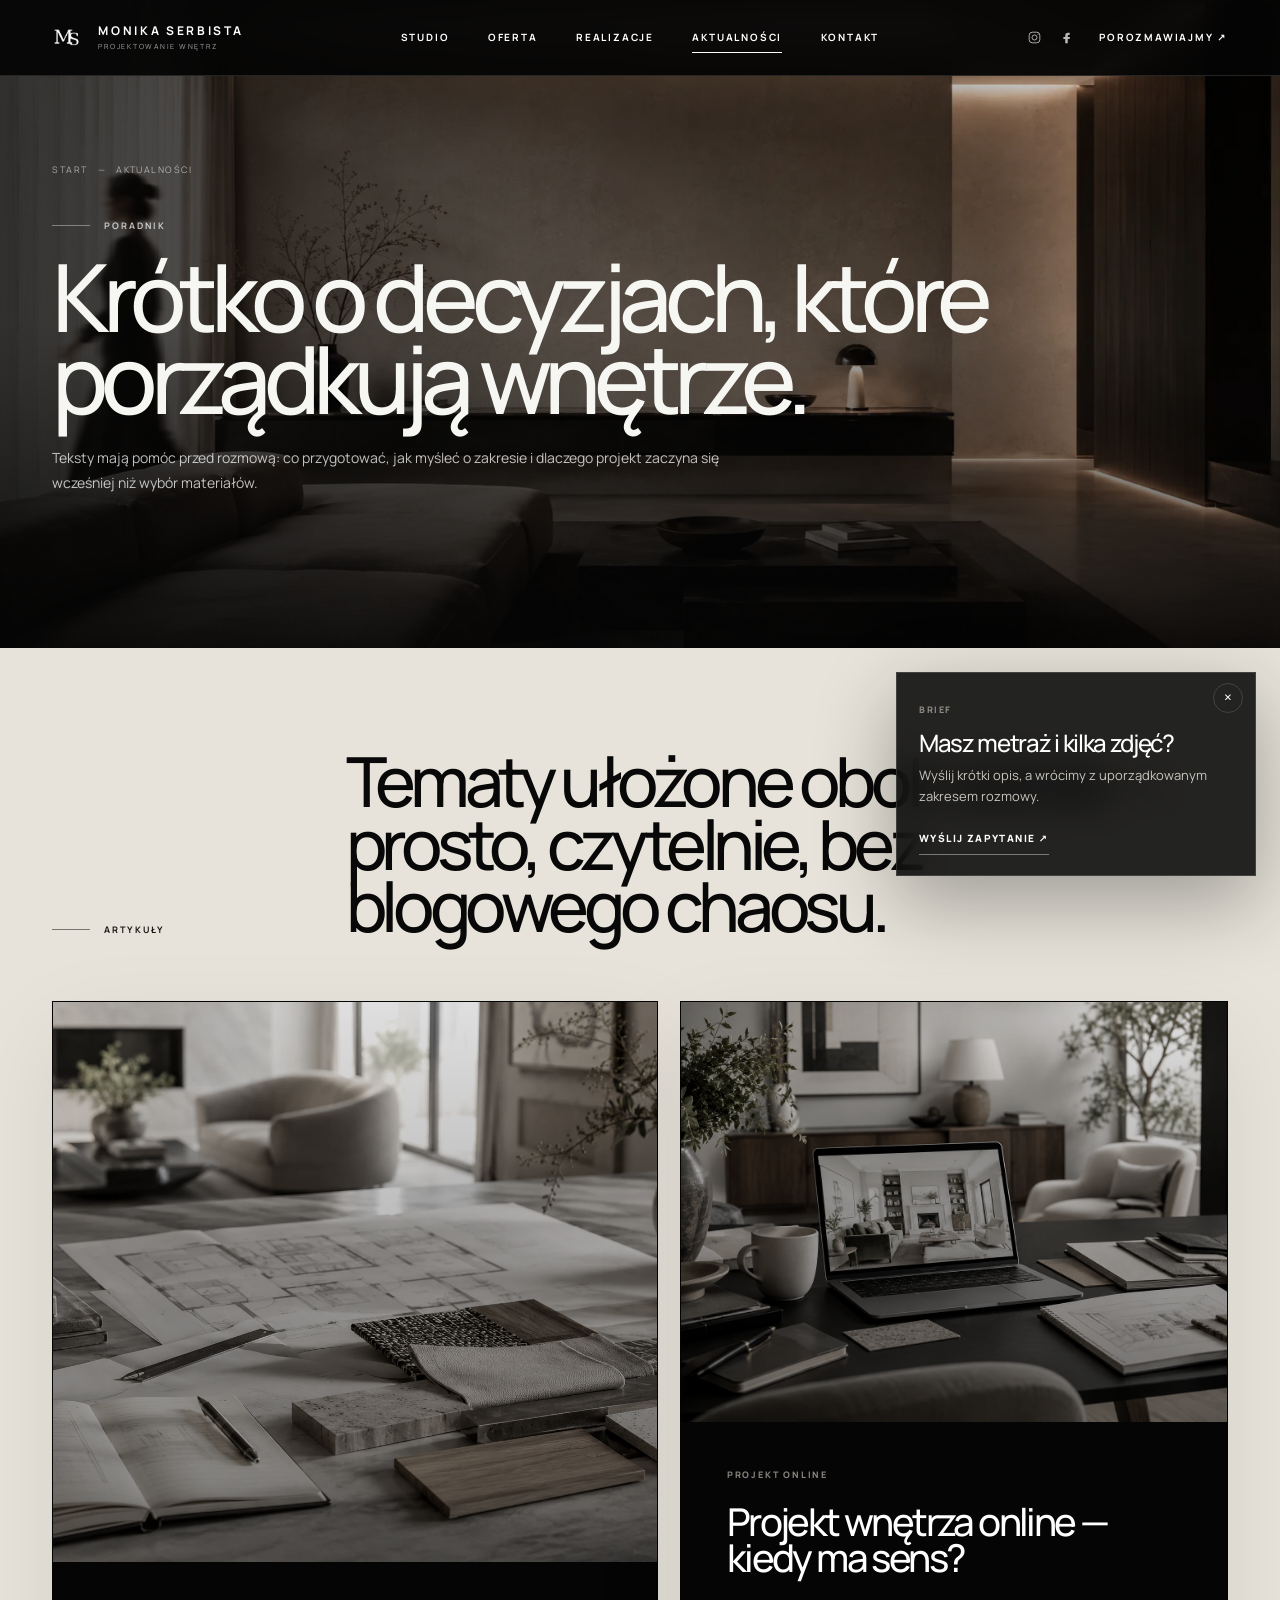
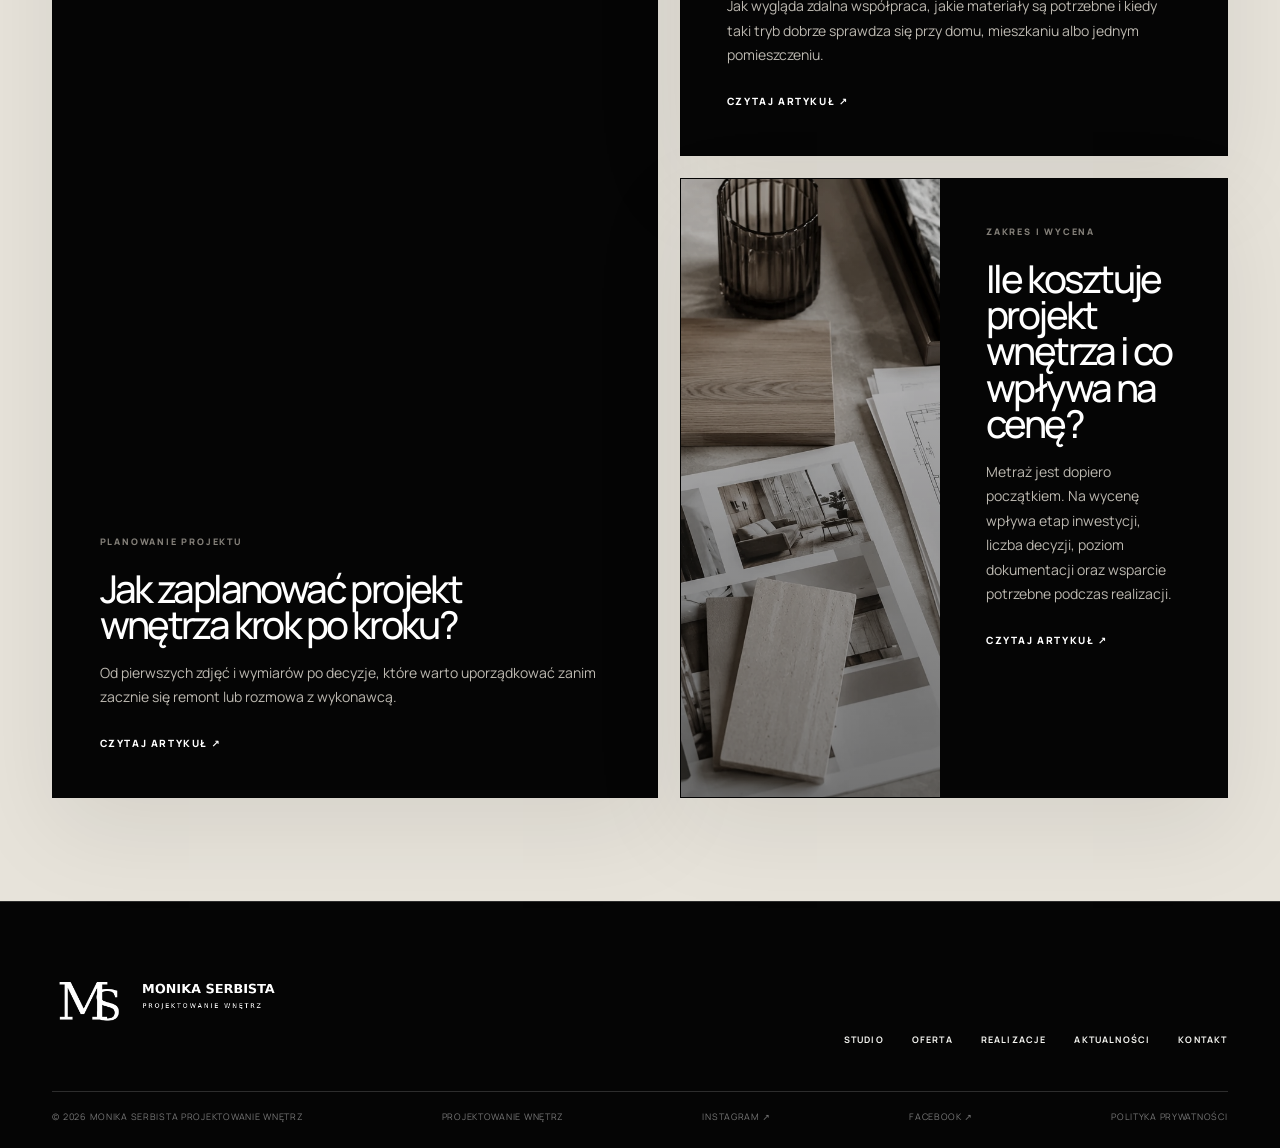
==== commit 2502ee4d: "Add files via upload" ====
--- a/aktualnosci.html
+++ b/aktualnosci.html
@@ -17,10 +17,10 @@
   <link rel="preconnect" href="https://fonts.googleapis.com">
   <link rel="preconnect" href="https://fonts.gstatic.com" crossorigin>
   <link href="https://fonts.googleapis.com/css2?family=Manrope:wght@400;500;600;700&family=Newsreader:opsz,wght@6..72,400;6..72,500&display=swap" rel="stylesheet">
-  <link rel="stylesheet" href="style.css?v=26.0.0">
-  <link rel="stylesheet" href="pages.css?v=26.0.0">
+  <link rel="stylesheet" href="style.css?v=29.0.0">
+  <link rel="stylesheet" href="pages.css?v=29.0.0">
 </head>
-<body class="subpage page-aktualnosci page-v25 page-v26" data-page="aktualnosci">
+<body class="subpage page-aktualnosci page-v29" data-page="aktualnosci">
   <a class="skip-link" href="#main">Przejdź do treści</a>
   <header class="site-header site-header--solid" data-header>
     <a class="brand" href="index.html" aria-label="Monika Serbista Projektowanie Wnętrz — strona główna">
@@ -65,7 +65,7 @@
       </div>
       <div class="journal-grid-v16__grid">
         <a class="journal-card-v16 reveal" href="jak-zaplanowac-projekt-wnetrza.html">
-          <figure><img src="salonkuchnia1.jpg" alt="Nowoczesna strefa dzienna projektu wnętrza" loading="lazy"></figure>
+          <figure><img src="article-planowanie-wnetrza-01.webp" alt="Nowoczesna strefa dzienna projektu wnętrza" loading="lazy"></figure>
           <div class="journal-card-v16__body">
             <small>Planowanie projektu</small>
             <h3>Jak zaplanować projekt wnętrza krok po kroku?</h3>
@@ -74,7 +74,7 @@
           </div>
         </a>
         <a class="journal-card-v16 reveal" href="projekt-wnetrza-online.html">
-          <figure><img src="pokojglowny2.jpg" alt="Ciepłe wnętrze z detalami i miękkim światłem" loading="lazy"></figure>
+          <figure><img src="article-projekt-online-01.webp" alt="Ciepłe wnętrze z detalami i miękkim światłem" loading="lazy"></figure>
           <div class="journal-card-v16__body">
             <small>Projekt online</small>
             <h3>Projekt wnętrza online — kiedy ma sens?</h3>
@@ -83,7 +83,7 @@
           </div>
         </a>
         <a class="journal-card-v16 reveal journal-card-v16--wide" href="ile-kosztuje-projekt-wnetrza.html">
-          <figure><img src="kuchnia1.jpg" alt="Kuchnia w spokojnej, eleganckiej aranżacji" loading="lazy"></figure>
+          <figure><img src="article-koszt-projektu-01.webp" alt="Kuchnia w spokojnej, eleganckiej aranżacji" loading="lazy"></figure>
           <div class="journal-card-v16__body">
             <small>Zakres i wycena</small>
             <h3>Ile kosztuje projekt wnętrza i co wpływa na cenę?</h3>
@@ -107,6 +107,6 @@
       <a href="https://kupgotowyprojekt.pl/polityka-prywatnosci/" target="_blank" rel="noopener">Polityka prywatności</a>
     </div>
   </footer>
-  <script src="pages.js?v=26.0.0" defer></script>
+  <script src="pages.js?v=29.0.0" defer></script>
 </body>
 </html>
--- a/style.css
+++ b/style.css
@@ -1089,3 +1089,83 @@
 @media (prefers-reduced-motion: reduce){
   .premium-entry-v25{display:none!important;}
 }
+
+
+/* ===== V27 — studio only intro refinement ===== */
+.page-v27 .premium-entry-v25__bg{filter:brightness(.48) contrast(1.04) saturate(.8) blur(2px);}
+.page-v27 .premium-entry-v25.is-ready .premium-entry-v25__bg{filter:brightness(.7) contrast(1.05) saturate(.86) blur(0);}
+.page-v27 .premium-entry-v25__grid{opacity:.12;background:linear-gradient(90deg,rgba(255,255,255,.08) 1px,transparent 1px) 0 0/20% 100%,linear-gradient(0deg,rgba(255,255,255,.06) 1px,transparent 1px) 0 0/100% 50%;}
+.page-v27 .premium-entry-v25__content{gap:12px;}
+.page-v27 .premium-entry-v25__content span{font-size:11px;letter-spacing:.44em;}
+.page-v27 .premium-entry-v25__content strong{font-size:11px;letter-spacing:.18em;color:rgba(255,255,255,.8);}
+.page-v27 .premium-entry-v25__content i{width:min(320px,42vw);opacity:.72;}
+
+
+/* ===== V28 — Studio intro only, cleaner transition ===== */
+body.subpage .premium-entry-v25,
+body.subpage .premium-entry-v28{
+  display:none!important;
+  opacity:0!important;
+  visibility:hidden!important;
+  pointer-events:none!important;
+}
+.premium-entry-v28{
+  background:#030303;
+}
+.premium-entry-v28 .premium-entry-v25__bg{
+  filter:grayscale(.18) brightness(.46) contrast(1.08) blur(2px);
+  transform:scale(1.09);
+}
+.premium-entry-v28.is-ready .premium-entry-v25__bg{
+  filter:grayscale(.08) brightness(.66) contrast(1.08) blur(0);
+  transform:scale(1.015);
+}
+.premium-entry-v28 .premium-entry-v25__grid{
+  opacity:.08;
+  transform-origin:left center;
+}
+.premium-entry-v28 .premium-entry-v25__panel{
+  background:#030303;
+}
+.premium-entry-v28 .premium-entry-v25__content{
+  gap:12px;
+  transform:translateY(10px);
+}
+.premium-entry-v28 .premium-entry-v25__content span{
+  font-size:10px;
+  letter-spacing:.48em;
+}
+.premium-entry-v28 .premium-entry-v25__content strong{
+  font-size:10px;
+  letter-spacing:.2em;
+  color:rgba(255,255,255,.74);
+}
+.premium-entry-v28 .premium-entry-v25__content i{
+  width:min(280px,38vw);
+  background:linear-gradient(90deg,transparent,rgba(255,255,255,.75),transparent);
+}
+
+
+/* ===== V29 — intro only on Studio, no subpage animation ===== */
+body.subpage .premium-entry-v25,
+body.subpage .premium-entry-v28,
+body.subpage .premium-entry-v29{
+  display:none!important;
+  opacity:0!important;
+  visibility:hidden!important;
+  pointer-events:none!important;
+}
+.premium-entry-v29 .premium-entry-v25__bg{
+  filter:grayscale(.16) brightness(.48) contrast(1.07) blur(1.8px);
+  transform:scale(1.07);
+}
+.premium-entry-v29.is-ready .premium-entry-v25__bg{
+  filter:grayscale(.06) brightness(.68) contrast(1.07) blur(0);
+  transform:scale(1.015);
+}
+.premium-entry-v29 .premium-entry-v25__panel{
+  background:#030303;
+}
+.premium-entry-v29 .premium-entry-v25__content span{
+  letter-spacing:.44em;
+}
--- a/pages.css
+++ b/pages.css
@@ -1698,3 +1698,649 @@
     padding:28px 24px!important;
   }
 }
+
+
+/* ===== V27 — oferta intro back to editorial proportions ===== */
+.page-oferta.page-v27 .offer-intro-v16{
+  position:relative!important;
+  display:grid!important;
+  grid-template-columns:minmax(0,.94fr) minmax(0,1.06fr)!important;
+  gap:clamp(34px,4vw,72px)!important;
+  width:min(1380px, calc(100vw - 92px))!important;
+  margin:0 auto!important;
+  min-height:unset!important;
+  padding:clamp(90px,8vw,132px) 0 clamp(70px,7vw,112px)!important;
+  background:#e7e3da!important;
+  color:#080808!important;
+  align-items:center!important;
+  overflow:visible!important;
+}
+.page-oferta.page-v27 .offer-intro-v16__copy{
+  min-height:unset!important;
+  padding:0!important;
+  justify-content:center!important;
+  align-items:flex-start!important;
+}
+.page-oferta.page-v27 .offer-intro-v16__copy h2{
+  max-width:760px!important;
+  font-size:clamp(54px,5.6vw,102px)!important;
+  line-height:.86!important;
+  letter-spacing:-.085em!important;
+}
+.page-oferta.page-v27 .offer-intro-v16__copy p{max-width:640px!important;}
+.page-oferta.page-v27 .offer-intro-v16__visual{
+  width:100%!important;
+  min-height:unset!important;
+  height:clamp(520px,42vw,760px)!important;
+  margin:0!important;
+  overflow:hidden!important;
+}
+.page-oferta.page-v27 .offer-intro-v16__visual img{
+  width:100%!important;
+  height:100%!important;
+  min-height:unset!important;
+  object-fit:cover!important;
+  object-position:center center!important;
+  display:block!important;
+}
+@media(max-width:1100px){
+  .page-oferta.page-v27 .offer-intro-v16{grid-template-columns:1fr!important;width:calc(100vw - 36px)!important;padding:76px 0 44px!important;}
+  .page-oferta.page-v27 .offer-intro-v16__copy{padding:0 0 6px!important;}
+  .page-oferta.page-v27 .offer-intro-v16__visual{height:460px!important;}
+  .page-oferta.page-v27 .offer-intro-v16__visual img{height:100%!important;}
+}
+@media(max-width:720px){
+  .page-oferta.page-v27 .offer-intro-v16{padding:62px 0 28px!important;gap:22px!important;}
+  .page-oferta.page-v27 .offer-intro-v16__visual{height:360px!important;}
+}
+
+
+/* ===== V28 — final article redesign + oferta hero correction ===== */
+
+/* Oferta: sekcja z dużym tekstem i zdjęciem ma mieć proporcje editorial, nie fullscreen */
+.page-oferta.page-v28 .offer-intro-v16{
+  position:relative!important;
+  display:grid!important;
+  grid-template-columns:minmax(0,.92fr) minmax(0,1.08fr)!important;
+  gap:clamp(36px,4.6vw,84px)!important;
+  width:min(1380px, calc(100vw - 96px))!important;
+  margin:0 auto!important;
+  min-height:0!important;
+  padding:clamp(74px,7.2vw,118px) 0 clamp(64px,6.5vw,104px)!important;
+  background:#e7e3da!important;
+  align-items:center!important;
+  overflow:visible!important;
+}
+.page-oferta.page-v28 .offer-intro-v16__copy{
+  min-height:0!important;
+  padding:0!important;
+  display:flex!important;
+  flex-direction:column!important;
+  justify-content:center!important;
+}
+.page-oferta.page-v28 .offer-intro-v16__copy h2{
+  max-width:720px!important;
+  font-size:clamp(46px,5.1vw,88px)!important;
+  line-height:.88!important;
+  letter-spacing:-.082em!important;
+}
+.page-oferta.page-v28 .offer-intro-v16__copy p{
+  max-width:600px!important;
+}
+.page-oferta.page-v28 .offer-intro-v16__visual{
+  width:100%!important;
+  height:clamp(430px,36vw,630px)!important;
+  min-height:0!important;
+  margin:0!important;
+  overflow:hidden!important;
+}
+.page-oferta.page-v28 .offer-intro-v16__visual img{
+  width:100%!important;
+  height:100%!important;
+  min-height:0!important;
+  object-fit:cover!important;
+  object-position:center!important;
+  filter:grayscale(.08) contrast(1.02) saturate(.85)!important;
+}
+
+/* Aktualności i artykuły — nowym zdjęciom dajemy subtelną szarość */
+.page-aktualnosci.page-v28 .journal-card-v16 figure img,
+.article-page-v28 .article-hero figure img{
+  filter:grayscale(.32) saturate(.78) contrast(1.04) brightness(.92);
+  transition:filter .55s ease, transform .75s cubic-bezier(.17,.84,.22,1);
+}
+.page-aktualnosci.page-v28 .journal-card-v16:hover figure img,
+.article-page-v28 .article-hero figure:hover img{
+  filter:grayscale(.12) saturate(.9) contrast(1.05) brightness(.98);
+  transform:scale(1.035);
+}
+
+/* Mocny rework artykułów */
+.article-page-v28{
+  background:#e7e3da;
+  color:#080808;
+}
+.article-page-v28 .article-hero{
+  min-height:calc(100svh - var(--header-h));
+  padding:calc(var(--header-h) + clamp(56px,6vw,92px)) var(--pad-x) clamp(54px,6vw,92px);
+  background:#050505;
+  color:#fff;
+  display:grid;
+  grid-template-columns:minmax(0,1.02fr) minmax(360px,.72fr);
+  gap:clamp(34px,5vw,90px);
+  align-items:end;
+  overflow:hidden;
+}
+.article-page-v28 .article-hero__copy{
+  width:100%;
+  max-width:1040px;
+}
+.article-page-v28 .article-hero .breadcrumbs{
+  margin-bottom:clamp(38px,5vw,86px);
+}
+.article-page-v28 .article-meta{
+  display:flex;
+  flex-wrap:wrap;
+  gap:10px 18px;
+  margin-bottom:clamp(18px,2vw,30px);
+  color:#aaa7a0;
+  font-size:10px;
+  letter-spacing:.17em;
+  text-transform:uppercase;
+}
+.article-page-v28 .article-hero h1{
+  margin:0;
+  max-width:980px;
+  font-size:clamp(54px,7vw,128px);
+  line-height:.82;
+  letter-spacing:-.087em;
+  font-weight:500;
+  text-wrap:balance;
+}
+.article-page-v28 .article-hero__copy > p{
+  max-width:680px;
+  margin:clamp(22px,2.4vw,34px) 0 0;
+  color:#c7c4bc;
+  font-size:clamp(16px,1.35vw,21px);
+  line-height:1.76;
+}
+.article-page-v28 .article-hero figure{
+  position:relative;
+  height:clamp(460px,54vw,760px);
+  margin:0;
+  overflow:hidden;
+  border:1px solid rgba(255,255,255,.12);
+  background:#111;
+  box-shadow:0 40px 120px rgba(0,0,0,.34);
+}
+.article-page-v28 .article-hero figure::after{
+  content:"";
+  position:absolute;
+  inset:0;
+  background:linear-gradient(180deg,rgba(0,0,0,0),rgba(0,0,0,.34));
+  pointer-events:none;
+}
+.article-page-v28 .article-hero figure img{
+  width:100%;
+  height:100%;
+  object-fit:cover;
+  display:block;
+}
+.article-page-v28 .article-hero figcaption{
+  position:absolute;
+  z-index:2;
+  left:24px;
+  bottom:22px;
+  padding-top:12px;
+  color:rgba(255,255,255,.84);
+  border-top:1px solid rgba(255,255,255,.38);
+  font-size:10px;
+  font-weight:800;
+  letter-spacing:.18em;
+  text-transform:uppercase;
+}
+
+.article-page-v28 .article-layout{
+  display:grid;
+  grid-template-columns:260px minmax(0,840px);
+  justify-content:center;
+  gap:clamp(44px,6vw,110px);
+  padding:clamp(76px,9vw,142px) var(--pad-x);
+  background:#e7e3da;
+  color:#080808;
+}
+.article-page-v28 .article-aside{
+  position:sticky;
+  top:calc(var(--header-h) + 30px);
+  align-self:start;
+  display:grid;
+  gap:18px;
+  padding-top:6px;
+}
+.article-page-v28 .article-aside > span{
+  color:#6f6960;
+  font-size:10px;
+  font-weight:800;
+  letter-spacing:.18em;
+  text-transform:uppercase;
+}
+.article-page-v28 .article-aside nav{
+  display:grid;
+  gap:0;
+  border-top:1px solid rgba(0,0,0,.14);
+}
+.article-page-v28 .article-aside nav a{
+  padding:15px 0;
+  border-bottom:1px solid rgba(0,0,0,.14);
+  color:#080808;
+  font-size:12px;
+  line-height:1.35;
+  opacity:.72;
+  transition:opacity .25s ease, transform .25s ease;
+}
+.article-page-v28 .article-aside nav a:hover{
+  opacity:1;
+  transform:translateX(5px);
+}
+.article-page-v28 .article-aside button{
+  min-height:48px;
+  padding:0 16px;
+  border:1px solid rgba(0,0,0,.2);
+  background:transparent;
+  color:#080808;
+  display:flex;
+  align-items:center;
+  justify-content:space-between;
+  font-size:10px;
+  font-weight:800;
+  letter-spacing:.16em;
+  text-transform:uppercase;
+  cursor:pointer;
+  transition:.25s ease;
+}
+.article-page-v28 .article-aside button:hover{
+  background:#050505;
+  color:#fff;
+}
+.article-page-v28 .article-content{
+  max-width:840px;
+  font-size:clamp(16px,1.15vw,19px);
+  line-height:1.95;
+  color:#2e2b27;
+}
+.article-page-v28 .article-lead{
+  margin:0 0 clamp(42px,5vw,70px);
+  padding:0 0 clamp(30px,4vw,48px);
+  border-bottom:1px solid rgba(0,0,0,.16);
+  max-width:820px;
+  color:#151515;
+  font-size:clamp(21px,2vw,32px);
+  line-height:1.45;
+  letter-spacing:-.045em;
+}
+.article-page-v28 .article-content h2{
+  margin:clamp(48px,6vw,82px) 0 18px;
+  color:#050505;
+  font-size:clamp(34px,3.5vw,58px);
+  line-height:.96;
+  letter-spacing:-.065em;
+  font-weight:500;
+}
+.article-page-v28 .article-content p{
+  margin:0 0 18px;
+}
+.article-page-v28 .article-callout{
+  position:relative;
+  margin:clamp(56px,6vw,82px) 0;
+  padding:clamp(28px,4vw,46px);
+  border:1px solid rgba(0,0,0,.18);
+  border-left:0;
+  background:#f2efe8;
+  box-shadow:0 34px 90px rgba(0,0,0,.07);
+}
+.article-page-v28 .article-callout::before{
+  content:"";
+  position:absolute;
+  left:0;
+  top:0;
+  bottom:0;
+  width:5px;
+  background:#050505;
+}
+.article-page-v28 .article-callout strong{
+  display:block;
+  margin-bottom:10px;
+  color:#050505;
+  font-size:clamp(24px,2.4vw,42px);
+  line-height:1;
+  letter-spacing:-.055em;
+  font-weight:500;
+}
+.article-page-v28 .article-callout p{
+  max-width:640px;
+  color:#4d4942;
+}
+.article-page-v28 .article-callout a{
+  display:inline-flex;
+  margin-top:12px;
+  min-height:44px;
+  align-items:center;
+  border-bottom:1px solid currentColor;
+  color:#080808;
+  font-size:10px;
+  font-weight:800;
+  letter-spacing:.16em;
+  text-transform:uppercase;
+}
+.article-page-v28 .article-author{
+  margin-top:clamp(44px,5vw,76px);
+  padding:28px;
+  border:1px solid rgba(0,0,0,.14);
+  background:#f2efe8;
+  color:#2f2b27;
+}
+.article-page-v28 .article-author strong{
+  color:#050505;
+}
+.article-page-v28 .article-next{
+  padding:clamp(58px,7vw,110px) var(--pad-x);
+  background:#050505;
+  color:#fff;
+}
+.article-page-v28 .article-next h2{
+  margin:0 0 28px;
+  font-size:clamp(42px,5vw,82px);
+  line-height:.9;
+  letter-spacing:-.075em;
+  font-weight:500;
+}
+.article-page-v28 .article-next a{
+  display:grid;
+  gap:8px;
+  width:min(720px,100%);
+  padding:28px 0;
+  border-top:1px solid rgba(255,255,255,.18);
+  border-bottom:1px solid rgba(255,255,255,.18);
+  color:#fff;
+}
+.article-page-v28 .article-next small{
+  color:#aaa7a0;
+  font-size:10px;
+  font-weight:800;
+  letter-spacing:.17em;
+  text-transform:uppercase;
+}
+.article-page-v28 .article-next strong{
+  font-size:clamp(26px,2.4vw,42px);
+  line-height:1;
+  letter-spacing:-.055em;
+  font-weight:500;
+}
+
+@media(max-width:1050px){
+  .article-page-v28 .article-hero{
+    grid-template-columns:1fr;
+    min-height:auto;
+  }
+  .article-page-v28 .article-hero figure{
+    height:clamp(360px,68vw,620px);
+  }
+  .article-page-v28 .article-layout{
+    grid-template-columns:1fr;
+  }
+  .article-page-v28 .article-aside{
+    position:static;
+    order:2;
+  }
+  .article-page-v28 .article-content{
+    order:1;
+  }
+}
+@media(max-width:760px){
+  .page-oferta.page-v28 .offer-intro-v16{
+    grid-template-columns:1fr!important;
+    width:calc(100vw - 36px)!important;
+    gap:26px!important;
+    padding:58px 0 42px!important;
+  }
+  .page-oferta.page-v28 .offer-intro-v16__visual{
+    height:360px!important;
+  }
+  .article-page-v28 .article-hero{
+    padding:calc(var(--header-h) + 44px) 18px 40px;
+  }
+  .article-page-v28 .article-layout,
+  .article-page-v28 .article-next{
+    padding-left:18px;
+    padding-right:18px;
+  }
+  .article-page-v28 .article-hero h1{
+    font-size:clamp(44px,14vw,72px);
+  }
+  .article-page-v28 .article-meta{
+    font-size:9px;
+  }
+}
+
+
+/* ===== V29 — hard final overrides without old page-v classes ===== */
+
+/* Wspólne hero podstron — oferta ma mieć identyczny wymiar jak reszta, nie fullscreen */
+.page-v29 .page-hero,
+.page-oferta.page-v29 .sub-hero-v16{
+  height:72svh!important;
+  min-height:590px!important;
+  max-height:720px!important;
+  padding-top:calc(var(--header-h) + 50px)!important;
+  padding-bottom:clamp(54px,7vh,82px)!important;
+  overflow:hidden!important;
+}
+.page-v29 .page-hero>img,
+.page-v29 .page-hero img,
+.page-oferta.page-v29 .sub-hero-v16__image,
+.page-oferta.page-v29 .sub-hero-v16__image img{
+  height:100%!important;
+  min-height:0!important;
+  object-fit:cover!important;
+}
+
+/* Oferta — sekcja niżej z tekstem i zdjęciem też NIE ma być full screen */
+.page-oferta.page-v29 .offer-intro-v16{
+  position:relative!important;
+  display:grid!important;
+  grid-template-columns:minmax(0,.92fr) minmax(0,1.08fr)!important;
+  gap:clamp(36px,4.6vw,84px)!important;
+  width:min(1380px, calc(100vw - 96px))!important;
+  margin:0 auto!important;
+  min-height:0!important;
+  padding:clamp(74px,7.2vw,118px) 0 clamp(64px,6.5vw,104px)!important;
+  background:#e7e3da!important;
+  align-items:center!important;
+  overflow:visible!important;
+}
+.page-oferta.page-v29 .offer-intro-v16__copy{
+  min-height:0!important;
+  padding:0!important;
+  display:flex!important;
+  flex-direction:column!important;
+  justify-content:center!important;
+}
+.page-oferta.page-v29 .offer-intro-v16__copy h2{
+  max-width:720px!important;
+  font-size:clamp(46px,5.1vw,88px)!important;
+  line-height:.88!important;
+  letter-spacing:-.082em!important;
+}
+.page-oferta.page-v29 .offer-intro-v16__visual{
+  width:100%!important;
+  height:clamp(430px,36vw,630px)!important;
+  min-height:0!important;
+  margin:0!important;
+  overflow:hidden!important;
+}
+.page-oferta.page-v29 .offer-intro-v16__visual img{
+  width:100%!important;
+  height:100%!important;
+  min-height:0!important;
+  object-fit:cover!important;
+  object-position:center!important;
+  filter:grayscale(.08) contrast(1.02) saturate(.85)!important;
+}
+
+/* Aktualności — finalny editorial, żeby nie wyglądało jak stary blog */
+.page-aktualnosci.page-v29 .journal-grid-v16{
+  padding:clamp(78px,8vw,132px) var(--pad-x)!important;
+  background:#e7e3da!important;
+}
+.page-aktualnosci.page-v29 .journal-grid-v16__head{
+  width:min(1380px,100%)!important;
+  margin:0 auto clamp(44px,5vw,78px)!important;
+  display:grid!important;
+  grid-template-columns:minmax(160px,.26fr) minmax(0,1fr)!important;
+  gap:clamp(24px,5vw,78px)!important;
+  align-items:end!important;
+}
+.page-aktualnosci.page-v29 .journal-grid-v16__head h2{
+  margin:0!important;
+  max-width:980px!important;
+  font-size:clamp(44px,5.4vw,92px)!important;
+  line-height:.9!important;
+  letter-spacing:-.078em!important;
+  font-weight:500!important;
+}
+.page-aktualnosci.page-v29 .journal-grid-v16__grid{
+  width:min(1380px,100%)!important;
+  margin:0 auto!important;
+  display:grid!important;
+  grid-template-columns:1.05fr .95fr!important;
+  gap:22px!important;
+  align-items:stretch!important;
+}
+.page-aktualnosci.page-v29 .journal-card-v16{
+  position:relative!important;
+  min-height:620px!important;
+  display:grid!important;
+  grid-template-rows:minmax(360px,1fr) auto!important;
+  background:#050505!important;
+  color:#fff!important;
+  border:1px solid rgba(0,0,0,.12)!important;
+  overflow:hidden!important;
+  box-shadow:0 32px 90px rgba(0,0,0,.08)!important;
+  transition:transform .42s cubic-bezier(.17,.84,.22,1), box-shadow .42s ease!important;
+}
+.page-aktualnosci.page-v29 .journal-card-v16:hover{
+  transform:translateY(-8px)!important;
+  box-shadow:0 44px 120px rgba(0,0,0,.14)!important;
+}
+.page-aktualnosci.page-v29 .journal-card-v16--wide{
+  grid-column:auto!important;
+}
+.page-aktualnosci.page-v29 .journal-card-v16:first-child{
+  grid-row:span 2!important;
+  min-height:820px!important;
+}
+.page-aktualnosci.page-v29 .journal-card-v16 figure{
+  position:relative!important;
+  margin:0!important;
+  min-height:360px!important;
+  overflow:hidden!important;
+  background:#111!important;
+}
+.page-aktualnosci.page-v29 .journal-card-v16:first-child figure{
+  min-height:560px!important;
+}
+.page-aktualnosci.page-v29 .journal-card-v16 figure::after{
+  content:""!important;
+  position:absolute!important;
+  inset:0!important;
+  background:linear-gradient(180deg,rgba(0,0,0,.03),rgba(0,0,0,.42))!important;
+}
+.page-aktualnosci.page-v29 .journal-card-v16 figure img{
+  width:100%!important;
+  height:100%!important;
+  min-height:inherit!important;
+  object-fit:cover!important;
+  display:block!important;
+  filter:grayscale(.38) saturate(.74) contrast(1.05) brightness(.9)!important;
+  transition:filter .6s ease, transform .8s cubic-bezier(.17,.84,.22,1)!important;
+}
+.page-aktualnosci.page-v29 .journal-card-v16:hover figure img{
+  filter:grayscale(.12) saturate(.9) contrast(1.06) brightness(.98)!important;
+  transform:scale(1.045)!important;
+}
+.page-aktualnosci.page-v29 .journal-card-v16__body{
+  padding:clamp(30px,3.6vw,52px)!important;
+  background:#050505!important;
+}
+.page-aktualnosci.page-v29 .journal-card-v16__body small{
+  display:block!important;
+  margin-bottom:22px!important;
+  color:#85817a!important;
+  font-size:9px!important;
+  font-weight:800!important;
+  letter-spacing:.2em!important;
+  text-transform:uppercase!important;
+}
+.page-aktualnosci.page-v29 .journal-card-v16__body h3{
+  margin:0 0 18px!important;
+  color:#fff!important;
+  font-size:clamp(32px,3vw,54px)!important;
+  line-height:.94!important;
+  letter-spacing:-.068em!important;
+  font-weight:500!important;
+}
+.page-aktualnosci.page-v29 .journal-card-v16__body p{
+  max-width:640px!important;
+  margin:0 0 26px!important;
+  color:#bdb9b1!important;
+  line-height:1.75!important;
+}
+.page-aktualnosci.page-v29 .journal-card-v16__body span{
+  color:#fff!important;
+  font-size:10px!important;
+  font-weight:800!important;
+  letter-spacing:.16em!important;
+  text-transform:uppercase!important;
+}
+
+/* Artykuły — jeśli body ma tylko page-v29, zachowaj nowy rework z V28 */
+.page-v29 .article-page-v28 .article-hero figure img{
+  filter:grayscale(.32) saturate(.78) contrast(1.04) brightness(.92)!important;
+}
+.page-v29 .article-page-v28 .article-hero figure:hover img{
+  filter:grayscale(.12) saturate(.9) contrast(1.05) brightness(.98)!important;
+}
+
+/* Mobile */
+@media(max-width:1050px){
+  .page-aktualnosci.page-v29 .journal-grid-v16__head,
+  .page-aktualnosci.page-v29 .journal-grid-v16__grid,
+  .page-oferta.page-v29 .offer-intro-v16{
+    grid-template-columns:1fr!important;
+    width:calc(100vw - 36px)!important;
+  }
+  .page-aktualnosci.page-v29 .journal-card-v16,
+  .page-aktualnosci.page-v29 .journal-card-v16:first-child{
+    min-height:auto!important;
+    grid-row:auto!important;
+  }
+  .page-aktualnosci.page-v29 .journal-card-v16 figure,
+  .page-aktualnosci.page-v29 .journal-card-v16:first-child figure{
+    min-height:360px!important;
+  }
+}
+@media(max-width:760px){
+  .page-v29 .page-hero,
+  .page-oferta.page-v29 .sub-hero-v16{
+    height:70svh!important;
+    min-height:540px!important;
+    max-height:680px!important;
+  }
+  .page-oferta.page-v29 .offer-intro-v16{
+    gap:26px!important;
+    padding:58px 0 42px!important;
+  }
+  .page-oferta.page-v29 .offer-intro-v16__visual{
+    height:360px!important;
+  }
+}
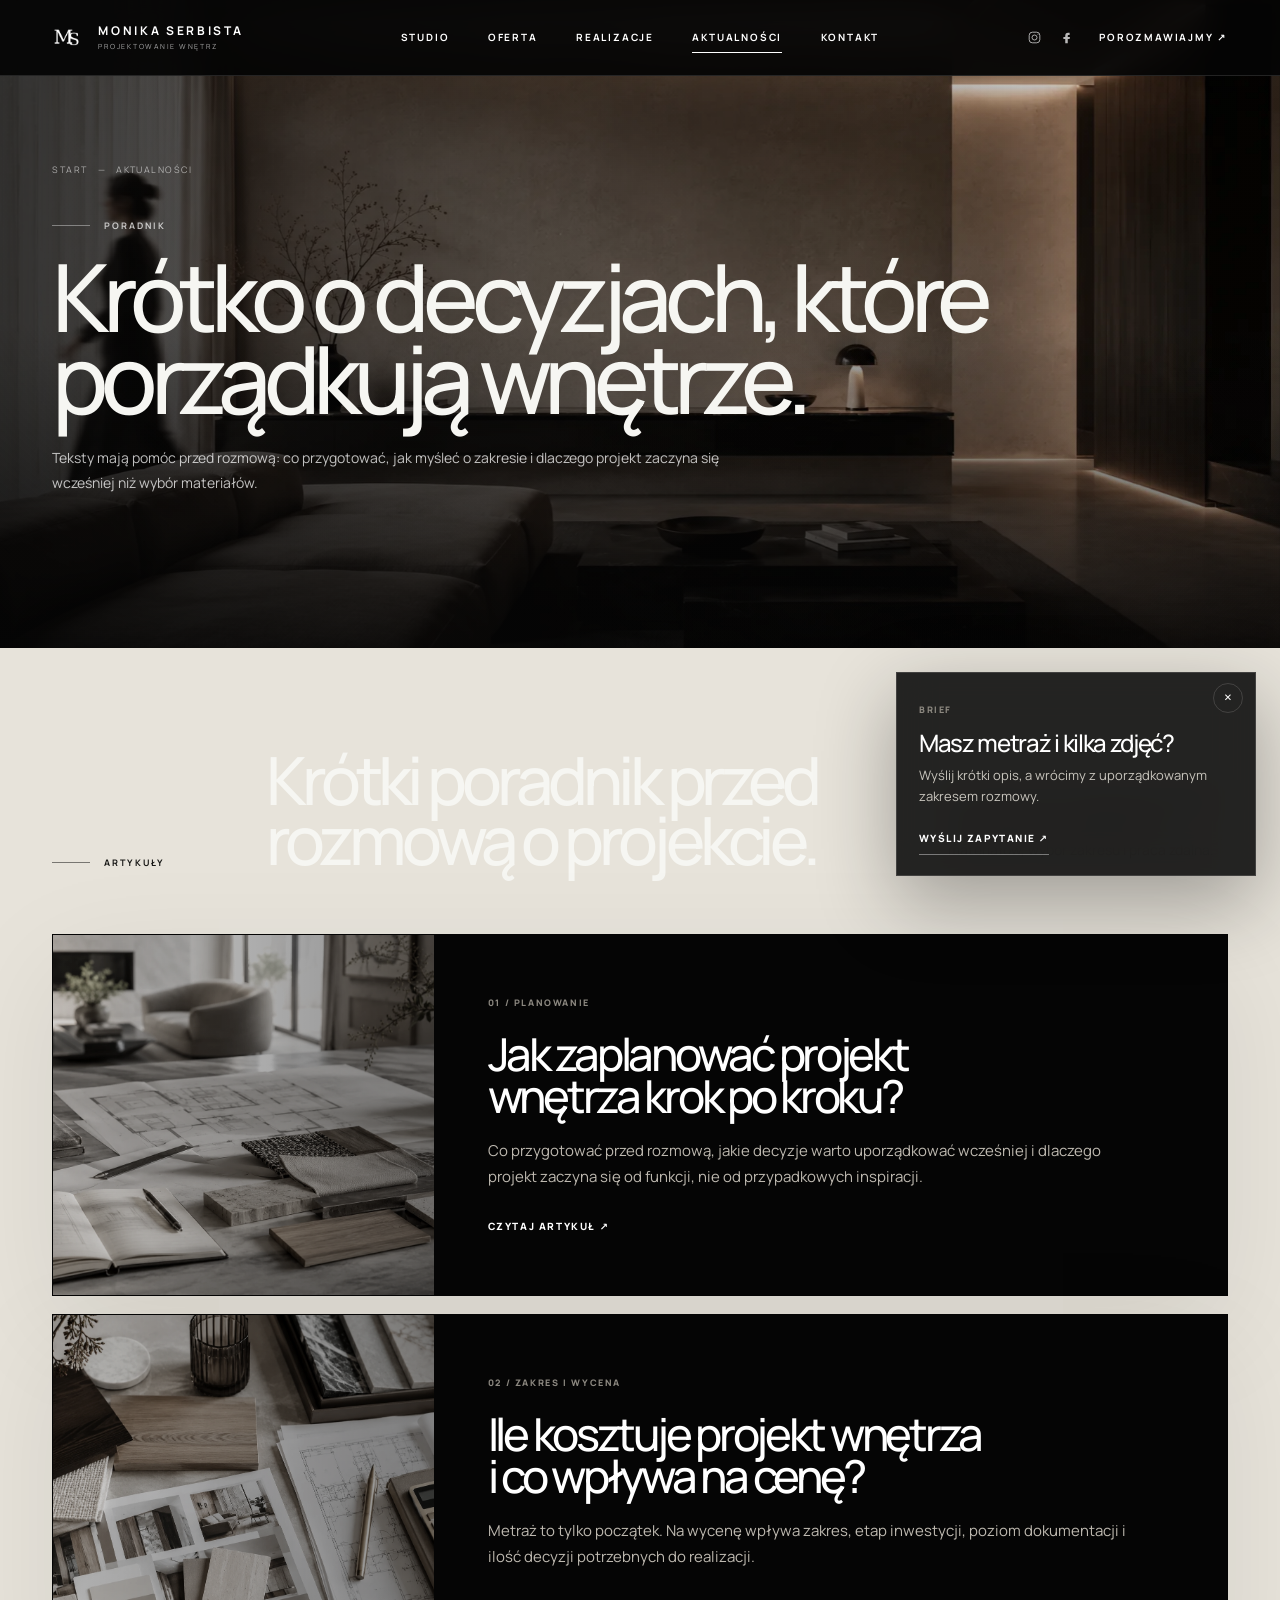
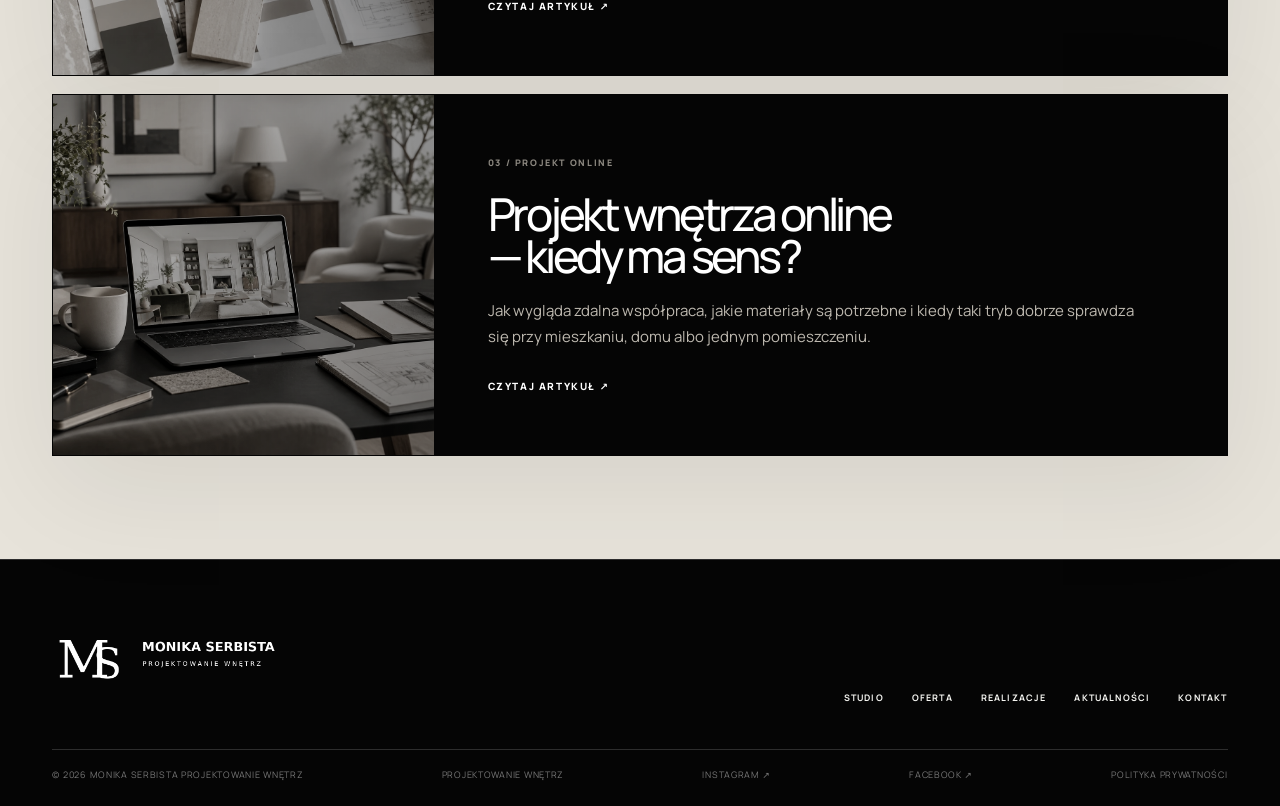
==== commit b15c0ddd: "Add files via upload" ====
--- a/aktualnosci.html
+++ b/aktualnosci.html
@@ -17,10 +17,10 @@
   <link rel="preconnect" href="https://fonts.googleapis.com">
   <link rel="preconnect" href="https://fonts.gstatic.com" crossorigin>
   <link href="https://fonts.googleapis.com/css2?family=Manrope:wght@400;500;600;700&family=Newsreader:opsz,wght@6..72,400;6..72,500&display=swap" rel="stylesheet">
-  <link rel="stylesheet" href="style.css?v=29.0.0">
-  <link rel="stylesheet" href="pages.css?v=29.0.0">
+  <link rel="stylesheet" href="style.css?v=31.0.0">
+  <link rel="stylesheet" href="pages.css?v=31.0.0">
 </head>
-<body class="subpage page-aktualnosci page-v29" data-page="aktualnosci">
+<body class="subpage page-aktualnosci page-v29 page-v31" data-page="aktualnosci">
   <a class="skip-link" href="#main">Przejdź do treści</a>
   <header class="site-header site-header--solid" data-header>
     <a class="brand" href="index.html" aria-label="Monika Serbista Projektowanie Wnętrz — strona główna">
@@ -58,41 +58,46 @@
       </div>
     </section>
 
-    <section class="journal-grid-v16 surface-concrete">
-      <div class="journal-grid-v16__head reveal">
+    <section class="news-v31 surface-concrete">
+      <div class="news-v31__intro reveal">
         <p class="page-kicker dark">Artykuły</p>
-        <h2>Tematy ułożone obok siebie — prosto, czytelnie, bez blogowego chaosu.</h2>
+        <h2>Krótki poradnik przed rozmową o projekcie.</h2>
+        <p>Trzy tematy, które najczęściej porządkują start współpracy: przygotowanie materiałów, wybór zakresu i praca zdalna.</p>
       </div>
-      <div class="journal-grid-v16__grid">
-        <a class="journal-card-v16 reveal" href="jak-zaplanowac-projekt-wnetrza.html">
-          <figure><img src="article-planowanie-wnetrza-01.webp" alt="Nowoczesna strefa dzienna projektu wnętrza" loading="lazy"></figure>
-          <div class="journal-card-v16__body">
-            <small>Planowanie projektu</small>
+
+      <div class="news-v31__grid">
+        <a class="news-v31-card reveal" href="jak-zaplanowac-projekt-wnetrza.html">
+          <figure><img src="article-planowanie-wnetrza-01.webp" alt="Materiały i notatki przygotowane do projektu wnętrza" loading="lazy"></figure>
+          <div class="news-v31-card__copy">
+            <small>01 / Planowanie</small>
             <h3>Jak zaplanować projekt wnętrza krok po kroku?</h3>
-            <p>Od pierwszych zdjęć i wymiarów po decyzje, które warto uporządkować zanim zacznie się remont lub rozmowa z wykonawcą.</p>
+            <p>Co przygotować przed rozmową, jakie decyzje warto uporządkować wcześniej i dlaczego projekt zaczyna się od funkcji, nie od przypadkowych inspiracji.</p>
             <span>Czytaj artykuł ↗</span>
           </div>
         </a>
-        <a class="journal-card-v16 reveal" href="projekt-wnetrza-online.html">
-          <figure><img src="article-projekt-online-01.webp" alt="Ciepłe wnętrze z detalami i miękkim światłem" loading="lazy"></figure>
-          <div class="journal-card-v16__body">
-            <small>Projekt online</small>
-            <h3>Projekt wnętrza online — kiedy ma sens?</h3>
-            <p>Jak wygląda zdalna współpraca, jakie materiały są potrzebne i kiedy taki tryb dobrze sprawdza się przy domu, mieszkaniu albo jednym pomieszczeniu.</p>
+
+        <a class="news-v31-card reveal" href="ile-kosztuje-projekt-wnetrza.html">
+          <figure><img src="article-koszt-projektu-01.webp" alt="Próbki materiałów i detale wpływające na zakres projektu" loading="lazy"></figure>
+          <div class="news-v31-card__copy">
+            <small>02 / Zakres i wycena</small>
+            <h3>Ile kosztuje projekt wnętrza i co wpływa na cenę?</h3>
+            <p>Metraż to tylko początek. Na wycenę wpływa zakres, etap inwestycji, poziom dokumentacji i ilość decyzji potrzebnych do realizacji.</p>
             <span>Czytaj artykuł ↗</span>
           </div>
         </a>
-        <a class="journal-card-v16 reveal journal-card-v16--wide" href="ile-kosztuje-projekt-wnetrza.html">
-          <figure><img src="article-koszt-projektu-01.webp" alt="Kuchnia w spokojnej, eleganckiej aranżacji" loading="lazy"></figure>
-          <div class="journal-card-v16__body">
-            <small>Zakres i wycena</small>
-            <h3>Ile kosztuje projekt wnętrza i co wpływa na cenę?</h3>
-            <p>Metraż jest dopiero początkiem. Na wycenę wpływa etap inwestycji, liczba decyzji, poziom dokumentacji oraz wsparcie potrzebne podczas realizacji.</p>
+
+        <a class="news-v31-card reveal" href="projekt-wnetrza-online.html">
+          <figure><img src="article-projekt-online-01.webp" alt="Strefa pracy przy projekcie wnętrza online" loading="lazy"></figure>
+          <div class="news-v31-card__copy">
+            <small>03 / Projekt online</small>
+            <h3>Projekt wnętrza online — kiedy ma sens?</h3>
+            <p>Jak wygląda zdalna współpraca, jakie materiały są potrzebne i kiedy taki tryb dobrze sprawdza się przy mieszkaniu, domu albo jednym pomieszczeniu.</p>
             <span>Czytaj artykuł ↗</span>
           </div>
         </a>
       </div>
     </section>
+
   </main>
 
   <footer class="site-footer">
@@ -107,6 +112,6 @@
       <a href="https://kupgotowyprojekt.pl/polityka-prywatnosci/" target="_blank" rel="noopener">Polityka prywatności</a>
     </div>
   </footer>
-  <script src="pages.js?v=29.0.0" defer></script>
+  <script src="pages.js?v=31.0.0" defer></script>
 </body>
 </html>
--- a/style.css
+++ b/style.css
@@ -1169,3 +1169,56 @@
 .premium-entry-v29 .premium-entry-v25__content span{
   letter-spacing:.44em;
 }
+
+
+/* ===== V31 — clean Studio intro, no black bars ===== */
+body.subpage .premium-entry-v25,
+body.subpage .premium-entry-v31{
+  display:none!important;
+  opacity:0!important;
+  visibility:hidden!important;
+  pointer-events:none!important;
+}
+.premium-entry-v31{
+  background:#050505;
+}
+.premium-entry-v31 .premium-entry-v25__panel,
+.premium-entry-v31 .premium-entry-v25__grid{
+  display:none!important;
+}
+.premium-entry-v31 .premium-entry-v25__bg{
+  filter:grayscale(.18) brightness(.45) contrast(1.08) blur(2px);
+  transform:scale(1.08);
+  transition:transform 1.45s cubic-bezier(.17,.84,.22,1),filter 1.35s ease,opacity .75s ease;
+}
+.premium-entry-v31.is-ready .premium-entry-v25__bg{
+  filter:grayscale(.06) brightness(.68) contrast(1.08) blur(0);
+  transform:scale(1.015);
+}
+.premium-entry-v31__veil{
+  position:absolute;
+  inset:0;
+  background:
+    radial-gradient(circle at 50% 54%,rgba(255,255,255,.08),transparent 34%),
+    linear-gradient(90deg,rgba(0,0,0,.72),rgba(0,0,0,.38),rgba(0,0,0,.72));
+  opacity:.95;
+  transition:opacity .85s ease, transform 1.2s cubic-bezier(.17,.84,.22,1);
+}
+.premium-entry-v31.is-ready .premium-entry-v31__veil{
+  opacity:.64;
+  transform:scaleX(.94);
+}
+.premium-entry-v31 .premium-entry-v25__content{
+  transform:translateY(12px) scale(.985);
+}
+.premium-entry-v31.is-ready .premium-entry-v25__content{
+  opacity:1;
+  transform:none;
+}
+.premium-entry-v31.is-leaving{
+  animation:v31EntryFade .78s cubic-bezier(.17,.84,.22,1) forwards!important;
+}
+@keyframes v31EntryFade{
+  from{opacity:1;filter:blur(0);transform:scale(1)}
+  to{opacity:0;filter:blur(10px);transform:scale(1.025)}
+}
--- a/pages.css
+++ b/pages.css
@@ -2344,3 +2344,841 @@
     height:360px!important;
   }
 }
+
+
+/* ===== V30 — Oferta repaired only. Isolated, no effect on other pages. ===== */
+.page-oferta.page-v30{
+  background:#e7e3da;
+  color:#080808;
+  overflow-x:hidden;
+}
+
+/* Oferta hero: same editorial height as other subpages, never fullscreen-overblown */
+.page-oferta.page-v30 .offer-fixed-hero{
+  position:relative;
+  height:72svh;
+  min-height:590px;
+  max-height:720px;
+  display:flex;
+  align-items:flex-end;
+  overflow:hidden;
+  background:#050505;
+  color:#fff;
+  isolation:isolate;
+}
+.page-oferta.page-v30 .offer-fixed-hero>img{
+  position:absolute;
+  inset:0;
+  width:100%;
+  height:100%;
+  object-fit:cover;
+  object-position:center center;
+  filter:grayscale(.1) brightness(.62) contrast(1.04) saturate(.85);
+  transform:scale(1.01);
+}
+.page-oferta.page-v30 .offer-fixed-hero__shade{
+  position:absolute;
+  inset:0;
+  z-index:1;
+  background:
+    linear-gradient(90deg,rgba(5,5,5,.86) 0%,rgba(5,5,5,.5) 48%,rgba(5,5,5,.16) 100%),
+    linear-gradient(0deg,rgba(5,5,5,.72) 0%,rgba(5,5,5,0) 58%);
+}
+.page-oferta.page-v30 .offer-fixed-hero__copy{
+  position:relative;
+  z-index:2;
+  width:min(1240px,calc(100% - var(--pad-x)*2));
+  margin:0 auto;
+  padding:calc(var(--header-h) + 58px) 0 clamp(58px,7vh,86px);
+}
+.page-oferta.page-v30 .offer-fixed-hero h1{
+  max-width:1080px;
+  margin:24px 0 22px;
+  font-size:clamp(56px,7vw,116px);
+  line-height:.86;
+  letter-spacing:-.085em;
+  font-weight:500;
+  text-wrap:balance;
+}
+.page-oferta.page-v30 .offer-fixed-hero p:not(.page-kicker){
+  max-width:680px;
+  margin:0;
+  color:#d2cec6;
+  font-size:clamp(15px,1.2vw,19px);
+  line-height:1.75;
+}
+
+/* Intro after hero */
+.page-oferta.page-v30 .offer-fixed-intro{
+  width:min(1380px,calc(100vw - 96px));
+  margin:0 auto;
+  padding:clamp(76px,7.2vw,118px) 0 clamp(62px,6vw,100px);
+  display:grid;
+  grid-template-columns:minmax(0,.92fr) minmax(0,1.08fr);
+  gap:clamp(36px,5vw,86px);
+  align-items:center;
+  background:#e7e3da;
+}
+.page-oferta.page-v30 .offer-fixed-intro__copy h2{
+  max-width:720px;
+  margin:22px 0 22px;
+  font-size:clamp(46px,5vw,88px);
+  line-height:.88;
+  letter-spacing:-.08em;
+  font-weight:500;
+}
+.page-oferta.page-v30 .offer-fixed-intro__copy p:not(.page-kicker){
+  max-width:620px;
+  margin:0 0 30px;
+  color:#4b4740;
+  font-size:15px;
+  line-height:1.85;
+}
+.page-oferta.page-v30 .offer-fixed-intro__image{
+  margin:0;
+  height:clamp(430px,36vw,630px);
+  overflow:hidden;
+  background:#d8d2c8;
+}
+.page-oferta.page-v30 .offer-fixed-intro__image img{
+  width:100%;
+  height:100%;
+  object-fit:cover;
+  display:block;
+  filter:grayscale(.08) contrast(1.02) saturate(.84);
+  transition:transform .9s cubic-bezier(.17,.84,.22,1), filter .6s ease;
+}
+.page-oferta.page-v30 .offer-fixed-intro__image:hover img{
+  transform:scale(1.035);
+  filter:grayscale(0) contrast(1.02) saturate(.9);
+}
+
+/* Scope accordion: wide, centered, stable */
+.page-oferta.page-v30 .offer-fixed-scope{
+  padding:clamp(82px,8vw,132px) var(--pad-x);
+  background:#e7e3da;
+}
+.page-oferta.page-v30 .offer-fixed-scope__head{
+  width:min(1420px,100%);
+  margin:0 auto clamp(42px,5vw,76px);
+  display:grid;
+  grid-template-columns:minmax(150px,.22fr) minmax(0,1fr) minmax(280px,.42fr);
+  gap:clamp(24px,5vw,80px);
+  align-items:end;
+}
+.page-oferta.page-v30 .offer-fixed-scope__head h2{
+  margin:0;
+  max-width:920px;
+  font-size:clamp(42px,5.1vw,86px);
+  line-height:.9;
+  letter-spacing:-.075em;
+  font-weight:500;
+}
+.page-oferta.page-v30 .offer-fixed-scope__head p:not(.page-kicker){
+  margin:0 0 8px;
+  max-width:500px;
+  color:#555047;
+  font-size:14px;
+  line-height:1.8;
+}
+.page-oferta.page-v30 .offer-fixed-accordion{
+  width:min(1480px,100%);
+  margin:0 auto;
+  display:grid;
+  gap:18px;
+}
+.page-oferta.page-v30 .offer-fixed-accordion details{
+  position:relative;
+  background:#050505;
+  color:#fff;
+  border:1px solid rgba(0,0,0,.22);
+  overflow:hidden;
+  box-shadow:0 28px 80px rgba(0,0,0,.08);
+  transition:transform .32s cubic-bezier(.17,.84,.22,1), box-shadow .32s ease;
+}
+.page-oferta.page-v30 .offer-fixed-accordion details:hover{
+  transform:translateY(-4px);
+  box-shadow:0 38px 105px rgba(0,0,0,.13);
+}
+.page-oferta.page-v30 .offer-fixed-accordion summary{
+  position:relative;
+  min-height:clamp(178px,13vw,226px);
+  display:grid;
+  grid-template-columns:82px minmax(0,1fr) minmax(200px,.26fr) 78px;
+  gap:clamp(18px,3vw,42px);
+  align-items:center;
+  padding:0 clamp(22px,3vw,42px);
+  cursor:pointer;
+  list-style:none;
+  isolation:isolate;
+}
+.page-oferta.page-v30 .offer-fixed-accordion summary::-webkit-details-marker{display:none;}
+.page-oferta.page-v30 .offer-fixed-accordion summary img{
+  position:absolute;
+  inset:0;
+  z-index:-2;
+  width:100%;
+  height:100%;
+  object-fit:cover;
+  filter:grayscale(.38) brightness(.45) contrast(1.06);
+  transform:scale(1.02);
+  transition:transform .75s cubic-bezier(.17,.84,.22,1), filter .55s ease;
+}
+.page-oferta.page-v30 .offer-fixed-accordion summary::after{
+  content:"";
+  position:absolute;
+  inset:0;
+  z-index:-1;
+  background:
+    linear-gradient(90deg,rgba(0,0,0,.76),rgba(0,0,0,.42) 52%,rgba(0,0,0,.68)),
+    linear-gradient(0deg,rgba(0,0,0,.38),rgba(0,0,0,0) 56%);
+}
+.page-oferta.page-v30 .offer-fixed-accordion details:hover summary img{
+  transform:scale(1.06);
+  filter:grayscale(.18) brightness(.52) contrast(1.07);
+}
+.page-oferta.page-v30 .offer-fixed-accordion summary span{
+  align-self:start;
+  padding-top:28px;
+  font-size:11px;
+  font-weight:800;
+  letter-spacing:.16em;
+  color:#a4a099;
+}
+.page-oferta.page-v30 .offer-fixed-accordion summary strong{
+  font-size:clamp(46px,5vw,88px);
+  line-height:.86;
+  letter-spacing:-.082em;
+  font-weight:500;
+  text-wrap:balance;
+}
+.page-oferta.page-v30 .offer-fixed-accordion summary em{
+  justify-self:end;
+  font-style:normal;
+  color:#d6d0c7;
+  font-size:9px;
+  font-weight:800;
+  letter-spacing:.18em;
+  text-transform:uppercase;
+}
+.page-oferta.page-v30 .offer-fixed-accordion summary i{
+  justify-self:end;
+  width:52px;
+  height:52px;
+  display:grid;
+  place-items:center;
+  border:1px solid rgba(255,255,255,.45);
+  border-radius:50%;
+  color:#fff;
+  font-style:normal;
+  font-size:20px;
+  line-height:1;
+  box-shadow:none;
+  transition:transform .3s cubic-bezier(.17,.84,.22,1), background .3s ease, color .3s ease;
+}
+.page-oferta.page-v30 .offer-fixed-accordion details[open] summary i{
+  transform:rotate(45deg);
+  background:#fff;
+  color:#050505;
+}
+.page-oferta.page-v30 .offer-fixed-panel{
+  display:grid;
+  grid-template-columns:minmax(0,1fr) minmax(280px,.42fr) minmax(190px,.25fr);
+  gap:clamp(26px,4vw,70px);
+  align-items:center;
+  padding:clamp(34px,4vw,62px) clamp(34px,5vw,76px);
+  background:#f4f1ea;
+  color:#080808;
+  border-top:1px solid rgba(0,0,0,.14);
+}
+.page-oferta.page-v30 .offer-fixed-panel p{
+  margin:0;
+  max-width:760px;
+  color:#302d28;
+  font-size:clamp(17px,1.25vw,22px);
+  line-height:1.72;
+  letter-spacing:-.025em;
+}
+.page-oferta.page-v30 .offer-fixed-panel ul{
+  margin:0;
+  padding:0;
+  list-style:none;
+  display:grid;
+  gap:12px;
+}
+.page-oferta.page-v30 .offer-fixed-panel li{
+  position:relative;
+  padding-left:22px;
+  color:#504b44;
+  font-size:14px;
+  line-height:1.62;
+}
+.page-oferta.page-v30 .offer-fixed-panel li::before{
+  content:"";
+  position:absolute;
+  left:0;
+  top:.68em;
+  width:6px;
+  height:6px;
+  border-radius:50%;
+  background:#050505;
+}
+.page-oferta.page-v30 .offer-fixed-panel a{
+  justify-self:end;
+  min-height:54px;
+  min-width:180px;
+  padding:0 18px;
+  border:1px solid rgba(0,0,0,.24);
+  display:inline-flex;
+  align-items:center;
+  justify-content:space-between;
+  color:#080808;
+  font-size:10px;
+  font-weight:800;
+  letter-spacing:.14em;
+  text-transform:uppercase;
+  transition:background .25s ease, color .25s ease, transform .25s cubic-bezier(.17,.84,.22,1);
+}
+.page-oferta.page-v30 .offer-fixed-panel a:hover{
+  background:#050505;
+  color:#fff;
+  transform:translateY(-2px);
+}
+
+/* Process line: no glow / no rings */
+.page-oferta.page-v30 .offer-fixed-process{
+  padding:clamp(78px,8vw,132px) var(--pad-x);
+  background:#e7e3da;
+}
+.page-oferta.page-v30 .offer-fixed-process__head{
+  width:min(1180px,100%);
+  margin:0 auto clamp(52px,6vw,92px);
+  display:grid;
+  grid-template-columns:minmax(120px,.2fr) minmax(0,1fr);
+  gap:clamp(24px,5vw,80px);
+  align-items:start;
+}
+.page-oferta.page-v30 .offer-fixed-process__head h2{
+  margin:0;
+  max-width:820px;
+  font-size:clamp(44px,5vw,84px);
+  line-height:.9;
+  letter-spacing:-.078em;
+  font-weight:500;
+}
+.page-oferta.page-v30 .offer-fixed-steps{
+  width:min(1460px,100%);
+  margin:0 auto;
+  display:grid;
+  grid-template-columns:repeat(5,1fr);
+  border-top:1px solid rgba(0,0,0,.18);
+}
+.page-oferta.page-v30 .offer-fixed-steps article{
+  position:relative;
+  min-height:210px;
+  padding:34px 28px 10px 0;
+  border-right:1px solid rgba(0,0,0,.12);
+  transition:transform .3s cubic-bezier(.17,.84,.22,1);
+}
+.page-oferta.page-v30 .offer-fixed-steps article:hover{
+  transform:translateY(-6px);
+}
+.page-oferta.page-v30 .offer-fixed-steps article:last-child{border-right:0;}
+.page-oferta.page-v30 .offer-fixed-steps span{
+  display:block;
+  margin-bottom:26px;
+  color:#8a8378;
+  font-size:10px;
+  font-weight:800;
+  letter-spacing:.16em;
+}
+.page-oferta.page-v30 .offer-fixed-steps i{
+  width:14px;
+  height:14px;
+  margin-bottom:24px;
+  display:block;
+  border-radius:50%;
+  background:#050505;
+  border:0;
+  outline:0;
+  box-shadow:none;
+  transition:transform .25s ease;
+}
+.page-oferta.page-v30 .offer-fixed-steps article:hover i{transform:scale(1.18);}
+.page-oferta.page-v30 .offer-fixed-steps h3{
+  margin:0 0 12px;
+  font-size:clamp(26px,2.45vw,44px);
+  line-height:1;
+  letter-spacing:-.06em;
+  font-weight:500;
+}
+.page-oferta.page-v30 .offer-fixed-steps p{
+  margin:0;
+  max-width:220px;
+  color:#5c554d;
+  font-size:13px;
+  line-height:1.6;
+}
+
+/* CTA */
+.page-oferta.page-v30 .offer-fixed-cta{
+  position:relative;
+  min-height:520px;
+  display:grid;
+  place-items:center;
+  overflow:hidden;
+  background:#050505;
+  color:#fff;
+  text-align:center;
+}
+.page-oferta.page-v30 .offer-fixed-cta img{
+  position:absolute;
+  inset:0;
+  width:100%;
+  height:100%;
+  object-fit:cover;
+  filter:grayscale(.3) brightness(.56) contrast(1.02);
+}
+.page-oferta.page-v30 .offer-fixed-cta__shade{
+  position:absolute;
+  inset:0;
+  background:rgba(0,0,0,.42);
+}
+.page-oferta.page-v30 .offer-fixed-cta__copy{
+  position:relative;
+  z-index:1;
+  width:min(960px,calc(100% - 44px));
+  display:grid;
+  justify-items:center;
+}
+.page-oferta.page-v30 .offer-fixed-cta h2{
+  margin:22px 0 24px;
+  font-size:clamp(42px,5vw,86px);
+  line-height:.9;
+  letter-spacing:-.075em;
+  font-weight:500;
+  text-wrap:balance;
+}
+
+/* Mobile */
+@media(max-width:1100px){
+  .page-oferta.page-v30 .offer-fixed-intro,
+  .page-oferta.page-v30 .offer-fixed-scope__head,
+  .page-oferta.page-v30 .offer-fixed-process__head{
+    grid-template-columns:1fr;
+    width:calc(100vw - 36px);
+  }
+  .page-oferta.page-v30 .offer-fixed-accordion{
+    width:calc(100vw - 36px);
+  }
+  .page-oferta.page-v30 .offer-fixed-accordion summary{
+    grid-template-columns:62px minmax(0,1fr) 66px;
+  }
+  .page-oferta.page-v30 .offer-fixed-accordion summary em{display:none;}
+  .page-oferta.page-v30 .offer-fixed-panel{
+    grid-template-columns:1fr;
+  }
+  .page-oferta.page-v30 .offer-fixed-panel a{justify-self:start;}
+  .page-oferta.page-v30 .offer-fixed-steps{
+    grid-template-columns:1fr;
+  }
+  .page-oferta.page-v30 .offer-fixed-steps article{
+    min-height:auto;
+    padding:28px 0;
+    border-right:0;
+    border-bottom:1px solid rgba(0,0,0,.12);
+  }
+}
+@media(max-width:760px){
+  .page-oferta.page-v30 .offer-fixed-hero{
+    height:70svh;
+    min-height:540px;
+    max-height:680px;
+  }
+  .page-oferta.page-v30 .offer-fixed-hero__copy{
+    width:calc(100% - 36px);
+  }
+  .page-oferta.page-v30 .offer-fixed-hero h1{
+    font-size:clamp(46px,14vw,74px);
+  }
+  .page-oferta.page-v30 .offer-fixed-intro{
+    gap:28px;
+    padding:58px 0 42px;
+  }
+  .page-oferta.page-v30 .offer-fixed-intro__image{
+    height:360px;
+  }
+  .page-oferta.page-v30 .offer-fixed-accordion summary{
+    min-height:180px;
+    grid-template-columns:1fr 54px;
+    padding:0 22px;
+  }
+  .page-oferta.page-v30 .offer-fixed-accordion summary span{
+    position:absolute;
+    left:22px;
+    top:20px;
+    padding:0;
+  }
+  .page-oferta.page-v30 .offer-fixed-accordion summary strong{
+    font-size:clamp(36px,11vw,56px);
+    padding-top:38px;
+  }
+  .page-oferta.page-v30 .offer-fixed-panel{
+    padding:28px 22px;
+  }
+}
+
+
+/* ===== V31 — oferta repair + news polish only ===== */
+
+/* Oferta hero text closer to other subpages */
+.page-oferta.page-v31 .offer-fixed-hero{
+  height:72svh!important;
+  min-height:590px!important;
+  max-height:720px!important;
+}
+.page-oferta.page-v31 .offer-fixed-hero__copy{
+  width:min(1280px,calc(100% - var(--pad-x)*2))!important;
+}
+.page-oferta.page-v31 .offer-fixed-hero h1{
+  max-width:1120px!important;
+  margin:22px 0 20px!important;
+  font-size:clamp(54px,6.8vw,112px)!important;
+  line-height:.84!important;
+  letter-spacing:-.086em!important;
+}
+.page-oferta.page-v31 .offer-fixed-hero p:not(.page-kicker){
+  max-width:660px!important;
+  font-size:clamp(15px,1.15vw,18px)!important;
+}
+
+/* 50/50 intro: left text, right image exactly half-screen */
+.page-oferta.page-v31 .offer-fixed-intro{
+  width:100%!important;
+  max-width:none!important;
+  margin:0!important;
+  padding:0!important;
+  min-height:clamp(610px,76svh,780px)!important;
+  display:grid!important;
+  grid-template-columns:1fr 1fr!important;
+  gap:0!important;
+  align-items:stretch!important;
+  background:#e7e3da!important;
+}
+.page-oferta.page-v31 .offer-fixed-intro__copy{
+  height:100%!important;
+  min-height:clamp(610px,76svh,780px)!important;
+  display:flex!important;
+  flex-direction:column!important;
+  justify-content:center!important;
+  padding:clamp(62px,7vw,118px) clamp(48px,6vw,118px) clamp(62px,7vw,118px) var(--pad-x)!important;
+}
+.page-oferta.page-v31 .offer-fixed-intro__copy h2{
+  max-width:760px!important;
+  margin:22px 0 24px!important;
+  font-size:clamp(52px,5.8vw,104px)!important;
+  line-height:.86!important;
+  letter-spacing:-.085em!important;
+}
+.page-oferta.page-v31 .offer-fixed-intro__copy p:not(.page-kicker){
+  max-width:620px!important;
+  color:#4d4942!important;
+  font-size:15px!important;
+  line-height:1.85!important;
+}
+.page-oferta.page-v31 .offer-fixed-intro__image{
+  height:100%!important;
+  min-height:clamp(610px,76svh,780px)!important;
+  width:100%!important;
+  margin:0!important;
+  overflow:hidden!important;
+}
+.page-oferta.page-v31 .offer-fixed-intro__image img{
+  width:100%!important;
+  height:100%!important;
+  object-fit:cover!important;
+  object-position:center!important;
+  display:block!important;
+  filter:grayscale(.12) contrast(1.03) saturate(.78)!important;
+}
+
+/* Added axis right after 50/50 intro */
+.page-oferta.page-v31 .offer-v31-axis{
+  padding:clamp(82px,8vw,134px) var(--pad-x);
+  background:#e7e3da;
+}
+.page-oferta.page-v31 .offer-v31-axis__head{
+  width:min(1280px,100%);
+  margin:0 auto clamp(52px,6vw,92px);
+  display:grid;
+  grid-template-columns:minmax(160px,.25fr) minmax(0,1fr);
+  gap:clamp(26px,5vw,86px);
+  align-items:start;
+}
+.page-oferta.page-v31 .offer-v31-axis__head h2{
+  margin:0;
+  max-width:820px;
+  font-size:clamp(42px,4.9vw,82px);
+  line-height:.9;
+  letter-spacing:-.078em;
+  font-weight:500;
+}
+.page-oferta.page-v31 .offer-v31-axis__line{
+  width:min(1460px,100%);
+  margin:0 auto;
+  display:grid;
+  grid-template-columns:repeat(5,1fr);
+  border-top:1px solid rgba(0,0,0,.18);
+}
+.page-oferta.page-v31 .offer-v31-axis__line article{
+  position:relative;
+  min-height:214px;
+  padding:34px 28px 10px 0;
+  border-right:1px solid rgba(0,0,0,.12);
+  transition:transform .35s cubic-bezier(.17,.84,.22,1), opacity .35s ease;
+}
+.page-oferta.page-v31 .offer-v31-axis__line article:last-child{border-right:0;}
+.page-oferta.page-v31 .offer-v31-axis__line article:hover{transform:translateY(-7px);}
+.page-oferta.page-v31 .offer-v31-axis__line span{
+  display:block;
+  margin-bottom:26px;
+  color:#8a8378;
+  font-size:10px;
+  font-weight:800;
+  letter-spacing:.16em;
+}
+.page-oferta.page-v31 .offer-v31-axis__line i{
+  width:14px;
+  height:14px;
+  margin-bottom:24px;
+  display:block;
+  border-radius:50%;
+  background:#050505;
+  border:0!important;
+  outline:0!important;
+  box-shadow:none!important;
+}
+.page-oferta.page-v31 .offer-v31-axis__line h3{
+  margin:0 0 12px;
+  font-size:clamp(26px,2.45vw,44px);
+  line-height:1;
+  letter-spacing:-.06em;
+  font-weight:500;
+}
+.page-oferta.page-v31 .offer-v31-axis__line p{
+  margin:0;
+  max-width:220px;
+  color:#5c554d;
+  font-size:13px;
+  line-height:1.6;
+}
+
+/* Hide the older process section if browser still loads old markup */
+.page-oferta.page-v31 .offer-fixed-process{display:none!important;}
+
+/* News page: editorial horizontal cards */
+.page-aktualnosci.page-v31 .journal-grid-v16{display:none!important;}
+.page-aktualnosci.page-v31 .news-v31{
+  padding:clamp(82px,8vw,140px) var(--pad-x);
+  background:#e7e3da;
+}
+.page-aktualnosci.page-v31 .news-v31__intro{
+  width:min(1320px,100%);
+  margin:0 auto clamp(44px,5vw,82px);
+  display:grid;
+  grid-template-columns:minmax(150px,.23fr) minmax(0,1fr) minmax(280px,.42fr);
+  gap:clamp(28px,5vw,82px);
+  align-items:end;
+}
+.page-aktualnosci.page-v31 .news-v31__intro h2{
+  margin:0;
+  max-width:850px;
+  font-size:clamp(44px,5.2vw,88px);
+  line-height:.9;
+  letter-spacing:-.076em;
+  font-weight:500;
+}
+.page-aktualnosci.page-v31 .news-v31__intro p:not(.page-kicker){
+  margin:0 0 8px;
+  max-width:460px;
+  color:#565149;
+  font-size:14px;
+  line-height:1.8;
+}
+.page-aktualnosci.page-v31 .news-v31__grid{
+  width:min(1320px,100%);
+  margin:0 auto;
+  display:grid;
+  gap:18px;
+}
+.page-aktualnosci.page-v31 .news-v31-card{
+  position:relative;
+  min-height:360px;
+  display:grid;
+  grid-template-columns:minmax(340px,.48fr) minmax(0,1fr);
+  background:#050505;
+  color:#fff;
+  overflow:hidden;
+  border:1px solid rgba(0,0,0,.16);
+  box-shadow:0 34px 110px rgba(0,0,0,.08);
+  transition:transform .42s cubic-bezier(.17,.84,.22,1), box-shadow .42s ease;
+}
+.page-aktualnosci.page-v31 .news-v31-card:hover{
+  transform:translateY(-7px);
+  box-shadow:0 46px 130px rgba(0,0,0,.14);
+}
+.page-aktualnosci.page-v31 .news-v31-card figure{
+  position:relative;
+  margin:0;
+  min-height:360px;
+  overflow:hidden;
+}
+.page-aktualnosci.page-v31 .news-v31-card figure::after{
+  content:"";
+  position:absolute;
+  inset:0;
+  background:linear-gradient(90deg,rgba(0,0,0,.06),rgba(0,0,0,.38));
+}
+.page-aktualnosci.page-v31 .news-v31-card img{
+  width:100%;
+  height:100%;
+  object-fit:cover;
+  display:block;
+  filter:grayscale(.42) saturate(.72) contrast(1.04) brightness(.88);
+  transition:transform .85s cubic-bezier(.17,.84,.22,1), filter .6s ease;
+}
+.page-aktualnosci.page-v31 .news-v31-card:hover img{
+  transform:scale(1.05);
+  filter:grayscale(.14) saturate(.9) contrast(1.06) brightness(.98);
+}
+.page-aktualnosci.page-v31 .news-v31-card__copy{
+  min-height:360px;
+  padding:clamp(34px,4.2vw,62px);
+  display:flex;
+  flex-direction:column;
+  justify-content:center;
+}
+.page-aktualnosci.page-v31 .news-v31-card small{
+  margin-bottom:24px;
+  color:#8c8880;
+  font-size:9px;
+  font-weight:800;
+  letter-spacing:.18em;
+  text-transform:uppercase;
+}
+.page-aktualnosci.page-v31 .news-v31-card h3{
+  margin:0 0 20px;
+  max-width:760px;
+  font-size:clamp(34px,3.55vw,64px);
+  line-height:.92;
+  letter-spacing:-.072em;
+  font-weight:500;
+  text-wrap:balance;
+}
+.page-aktualnosci.page-v31 .news-v31-card p{
+  margin:0 0 28px;
+  max-width:660px;
+  color:#beb9b0;
+  font-size:15px;
+  line-height:1.78;
+}
+.page-aktualnosci.page-v31 .news-v31-card span{
+  color:#fff;
+  font-size:10px;
+  font-weight:800;
+  letter-spacing:.16em;
+  text-transform:uppercase;
+}
+
+/* Article author without image */
+.page-v31 .article-author{
+  display:block!important;
+  padding:32px 34px!important;
+  border:1px solid rgba(0,0,0,.14)!important;
+  background:#f2efe8!important;
+}
+.page-v31 .article-author img{display:none!important;}
+.page-v31 .article-author small{
+  display:block;
+  margin-bottom:12px;
+  color:#7f786f;
+  font-size:9px;
+  font-weight:800;
+  letter-spacing:.18em;
+  text-transform:uppercase;
+}
+.page-v31 .article-author h3{
+  margin:0 0 10px!important;
+  font-size:clamp(24px,2.2vw,38px)!important;
+  line-height:1!important;
+  letter-spacing:-.055em!important;
+  font-weight:500!important;
+}
+.page-v31 .article-author p{
+  max-width:650px!important;
+  margin:0!important;
+  color:#555047!important;
+}
+
+/* Extra reveal/micro animation polish */
+.page-v31 .reveal.is-visible{
+  transition-duration:1s!important;
+  transition-timing-function:cubic-bezier(.17,.84,.22,1)!important;
+}
+.page-v31 .editorial-link,
+.page-v31 .line-link,
+.page-v31 .header-cta{
+  transition:transform .28s cubic-bezier(.17,.84,.22,1), background .25s ease, color .25s ease, border-color .25s ease!important;
+}
+.page-v31 .editorial-link:hover,
+.page-v31 .line-link:hover,
+.page-v31 .header-cta:hover{
+  transform:translateY(-3px)!important;
+}
+
+/* Responsive */
+@media(max-width:1100px){
+  .page-oferta.page-v31 .offer-fixed-intro,
+  .page-aktualnosci.page-v31 .news-v31-card{
+    grid-template-columns:1fr!important;
+  }
+  .page-oferta.page-v31 .offer-fixed-intro__copy,
+  .page-oferta.page-v31 .offer-fixed-intro__image{
+    min-height:auto!important;
+  }
+  .page-oferta.page-v31 .offer-fixed-intro__copy{
+    padding:70px 18px 34px!important;
+  }
+  .page-oferta.page-v31 .offer-fixed-intro__image{
+    height:460px!important;
+  }
+  .page-oferta.page-v31 .offer-v31-axis__head,
+  .page-aktualnosci.page-v31 .news-v31__intro{
+    grid-template-columns:1fr!important;
+  }
+  .page-oferta.page-v31 .offer-v31-axis__line{
+    grid-template-columns:1fr!important;
+  }
+  .page-oferta.page-v31 .offer-v31-axis__line article{
+    min-height:auto!important;
+    padding:26px 0!important;
+    border-right:0!important;
+    border-bottom:1px solid rgba(0,0,0,.12)!important;
+  }
+}
+@media(max-width:760px){
+  .page-oferta.page-v31 .offer-fixed-intro__image{
+    height:360px!important;
+  }
+  .page-aktualnosci.page-v31 .news-v31{
+    padding-left:18px!important;
+    padding-right:18px!important;
+  }
+  .page-aktualnosci.page-v31 .news-v31-card figure,
+  .page-aktualnosci.page-v31 .news-v31-card__copy{
+    min-height:300px!important;
+  }
+  .page-aktualnosci.page-v31 .news-v31-card__copy{
+    padding:28px 22px!important;
+  }
+}
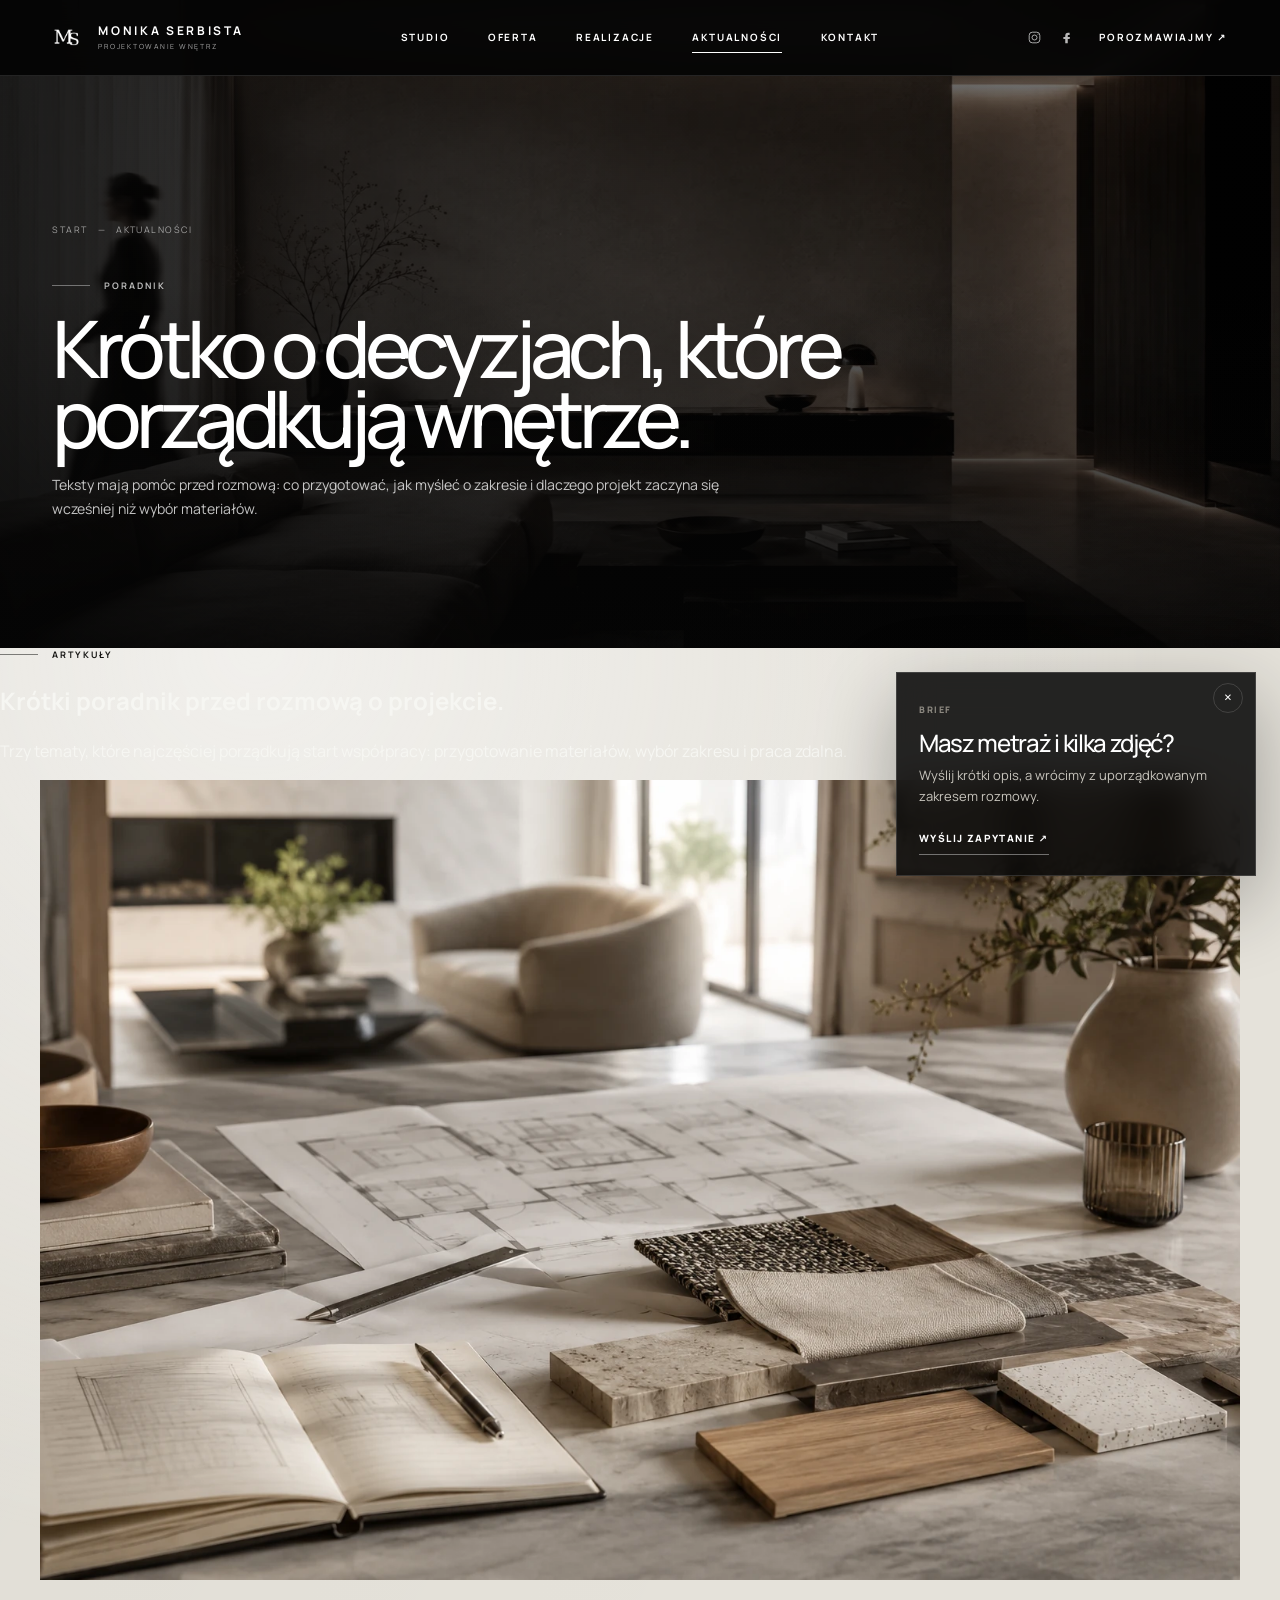
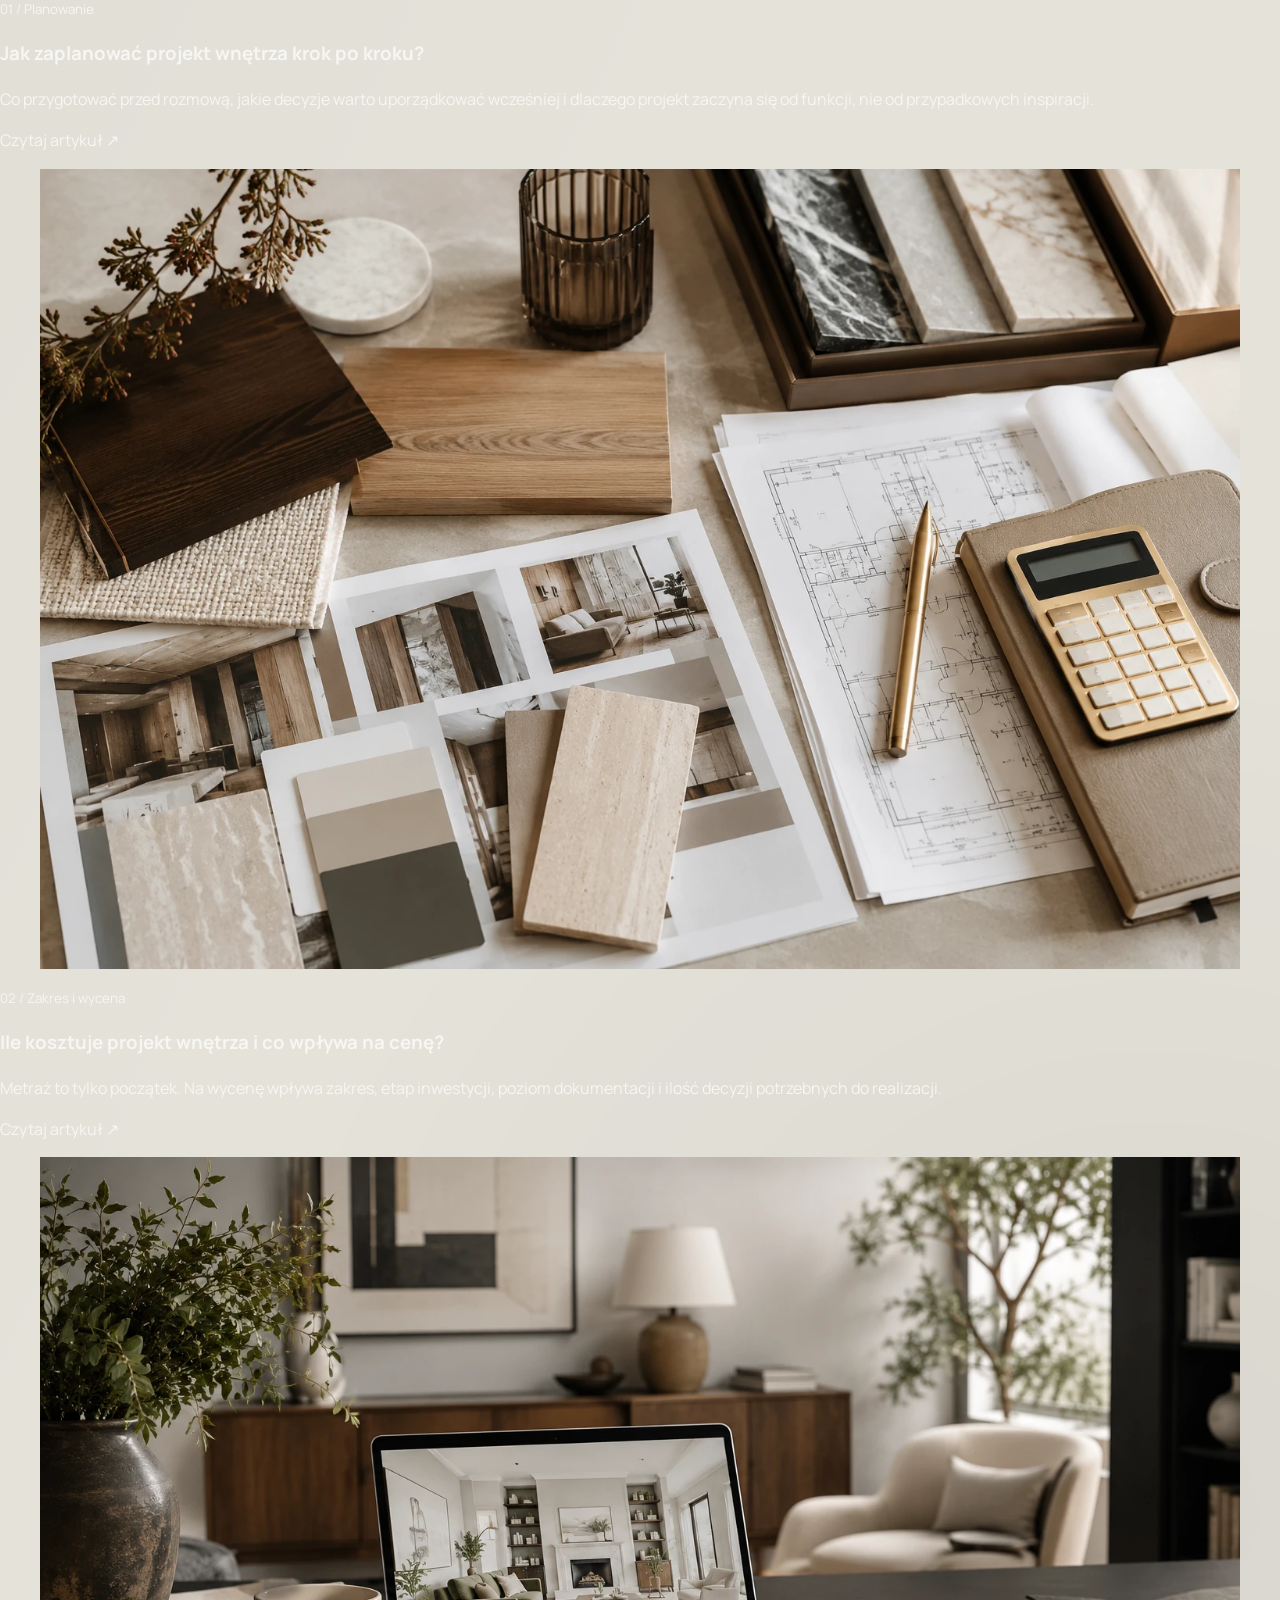
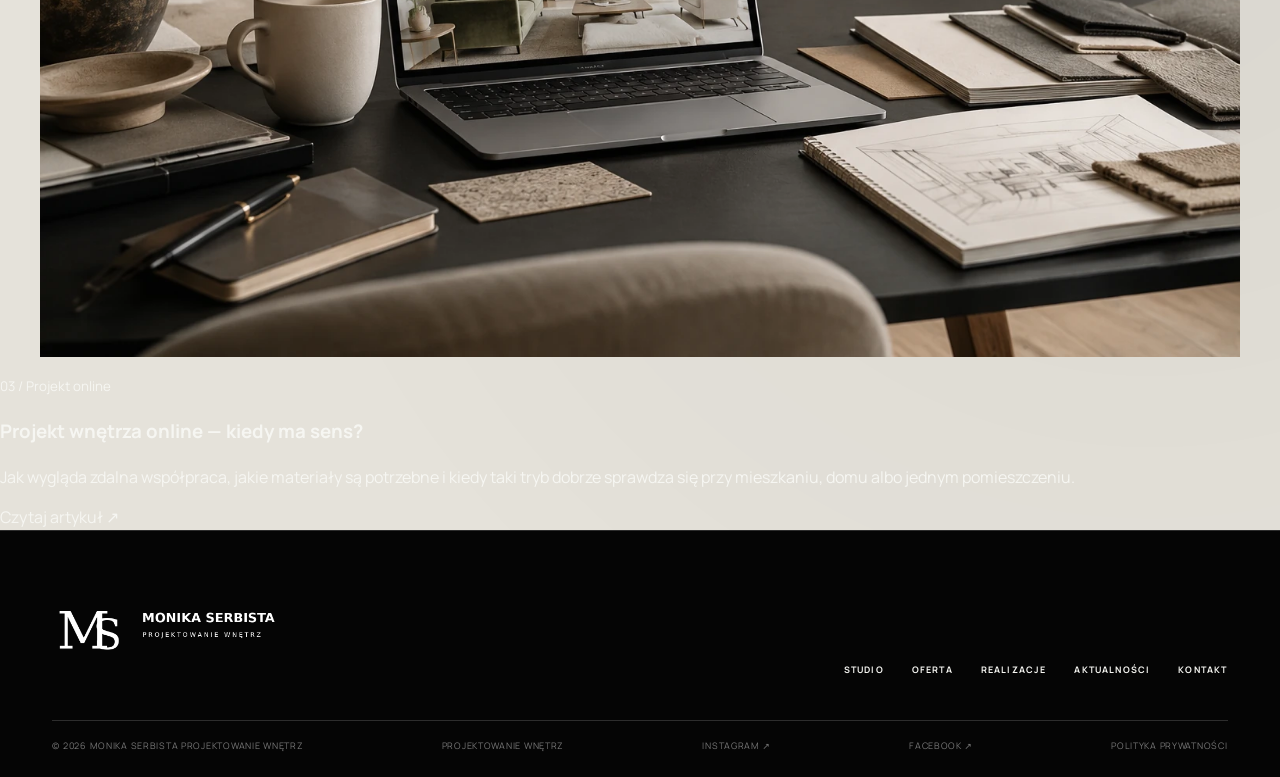
==== commit 51852a3c: "Add files via upload" ====
--- a/aktualnosci.html
+++ b/aktualnosci.html
@@ -17,10 +17,10 @@
   <link rel="preconnect" href="https://fonts.googleapis.com">
   <link rel="preconnect" href="https://fonts.gstatic.com" crossorigin>
   <link href="https://fonts.googleapis.com/css2?family=Manrope:wght@400;500;600;700&family=Newsreader:opsz,wght@6..72,400;6..72,500&display=swap" rel="stylesheet">
-  <link rel="stylesheet" href="style.css?v=31.0.0">
-  <link rel="stylesheet" href="pages.css?v=31.0.0">
+  <link rel="stylesheet" href="style.css?v=32.0.0">
+  <link rel="stylesheet" href="pages.css?v=32.0.0">
 </head>
-<body class="subpage page-aktualnosci page-v29 page-v31" data-page="aktualnosci">
+<body class="subpage page-aktualnosci page-v32" data-page="aktualnosci">
   <a class="skip-link" href="#main">Przejdź do treści</a>
   <header class="site-header site-header--solid" data-header>
     <a class="brand" href="index.html" aria-label="Monika Serbista Projektowanie Wnętrz — strona główna">
@@ -112,6 +112,6 @@
       <a href="https://kupgotowyprojekt.pl/polityka-prywatnosci/" target="_blank" rel="noopener">Polityka prywatności</a>
     </div>
   </footer>
-  <script src="pages.js?v=31.0.0" defer></script>
+  <script src="pages.js?v=32.0.0" defer></script>
 </body>
 </html>
--- a/pages.css
+++ b/pages.css
@@ -3182,3 +3182,289 @@
     padding:28px 22px!important;
   }
 }
+
+
+/* ===== V32 — final structural fixes only ===== */
+
+/* Same hero dimensions on all subpages */
+.subpage.page-v32 .page-hero,
+.page-oferta.page-v32 .offer-fixed-hero,
+.subpage.page-v32 .article-hero{
+  height:72svh!important;
+  min-height:590px!important;
+  max-height:720px!important;
+  padding-top:calc(var(--header-h) + 46px)!important;
+  padding-bottom:clamp(54px,7vh,82px)!important;
+  display:flex!important;
+  align-items:flex-end!important;
+  overflow:hidden!important;
+  background:#050505!important;
+  color:#fff!important;
+}
+.subpage.page-v32 .page-hero>img,
+.subpage.page-v32 .page-hero img,
+.page-oferta.page-v32 .offer-fixed-hero>img{
+  position:absolute!important;
+  inset:0!important;
+  width:100%!important;
+  height:100%!important;
+  min-height:0!important;
+  object-fit:cover!important;
+  object-position:center center!important;
+  transform:none!important;
+  filter:grayscale(.1) brightness(.58) contrast(1.02) saturate(.82)!important;
+}
+.subpage.page-v32 .page-hero__content,
+.page-oferta.page-v32 .offer-fixed-hero__copy{
+  position:relative!important;
+  z-index:2!important;
+  width:min(1240px, calc(100% - var(--pad-x)*2))!important;
+  margin:0 auto!important;
+  padding:0 0 clamp(58px,7vh,88px)!important;
+}
+.subpage.page-v32 .page-hero__shade,
+.page-oferta.page-v32 .offer-fixed-hero__shade{
+  position:absolute!important;
+  inset:0!important;
+  z-index:1!important;
+  background:linear-gradient(90deg,rgba(5,5,5,.84) 0%,rgba(5,5,5,.46) 48%,rgba(5,5,5,.16) 100%),linear-gradient(0deg,rgba(5,5,5,.72),rgba(5,5,5,0) 56%)!important;
+}
+.subpage.page-v32 .page-hero h1,
+.page-oferta.page-v32 .offer-fixed-hero h1{
+  max-width:1040px!important;
+  margin:20px 0 20px!important;
+  font-size:clamp(50px,6.2vw,104px)!important;
+  line-height:.88!important;
+  letter-spacing:-.078em!important;
+  font-weight:500!important;
+  text-wrap:balance!important;
+}
+.subpage.page-v32 .page-hero__lead,
+.page-oferta.page-v32 .offer-fixed-hero p:not(.page-kicker){
+  max-width:680px!important;
+  margin:0!important;
+  color:rgba(255,255,255,.76)!important;
+  font-size:clamp(14px,1.1vw,18px)!important;
+  line-height:1.75!important;
+}
+
+/* Oferta: axis is now under scope. Hide any accidental old copy before scope if browser cached markup */
+.page-oferta.page-v32 .offer-fixed-scope + .offer-v31-axis{
+  display:block!important;
+}
+.page-oferta.page-v32 .offer-v31-axis{
+  padding:clamp(78px,8vw,126px) var(--pad-x)!important;
+  background:#e7e3da!important;
+}
+.page-oferta.page-v32 .offer-v31-axis__head{
+  width:min(1180px,100%)!important;
+  margin:0 auto clamp(48px,5.5vw,84px)!important;
+  display:grid!important;
+  grid-template-columns:minmax(140px,.22fr) minmax(0,1fr)!important;
+  gap:clamp(24px,5vw,78px)!important;
+  align-items:start!important;
+}
+.page-oferta.page-v32 .offer-v31-axis__head h2{
+  margin:0!important;
+  max-width:860px!important;
+  font-size:clamp(42px,5vw,82px)!important;
+  line-height:.9!important;
+  letter-spacing:-.078em!important;
+  font-weight:500!important;
+}
+.page-oferta.page-v32 .offer-v31-axis__line{
+  width:min(1460px,100%)!important;
+  margin:0 auto!important;
+  display:grid!important;
+  grid-template-columns:repeat(5,1fr)!important;
+  border-top:1px solid rgba(0,0,0,.18)!important;
+}
+.page-oferta.page-v32 .offer-v31-axis__line article{
+  min-height:210px!important;
+  padding:34px 28px 10px 0!important;
+  border-right:1px solid rgba(0,0,0,.12)!important;
+  transition:transform .3s cubic-bezier(.17,.84,.22,1)!important;
+}
+.page-oferta.page-v32 .offer-v31-axis__line article:last-child{border-right:0!important;}
+.page-oferta.page-v32 .offer-v31-axis__line article:hover{transform:translateY(-6px)!important;}
+.page-oferta.page-v32 .offer-v31-axis__line span{
+  display:block!important;
+  margin-bottom:26px!important;
+  color:#8a8378!important;
+  font-size:10px!important;
+  font-weight:800!important;
+  letter-spacing:.16em!important;
+}
+.page-oferta.page-v32 .offer-v31-axis__line i{
+  width:14px!important;
+  height:14px!important;
+  margin-bottom:24px!important;
+  display:block!important;
+  border-radius:50%!important;
+  background:#050505!important;
+  border:0!important;
+  outline:0!important;
+  box-shadow:none!important;
+}
+.page-oferta.page-v32 .offer-v31-axis__line h3{
+  margin:0 0 12px!important;
+  font-size:clamp(26px,2.45vw,44px)!important;
+  line-height:1!important;
+  letter-spacing:-.06em!important;
+  font-weight:500!important;
+}
+.page-oferta.page-v32 .offer-v31-axis__line p{
+  margin:0!important;
+  max-width:220px!important;
+  color:#5c554d!important;
+  font-size:13px!important;
+  line-height:1.6!important;
+}
+
+/* Articles: no side column, cleaner editorial content. Hero same height as other pages. */
+.article-page-v32 .article-hero{
+  position:relative!important;
+  display:flex!important;
+  align-items:flex-end!important;
+  padding-left:var(--pad-x)!important;
+  padding-right:var(--pad-x)!important;
+}
+.article-page-v32 .article-hero__copy{
+  position:relative!important;
+  z-index:2!important;
+  width:min(1100px,100%)!important;
+  max-width:1100px!important;
+  padding-bottom:clamp(58px,7vh,88px)!important;
+}
+.article-page-v32 .article-hero figure{
+  position:absolute!important;
+  inset:0!important;
+  z-index:0!important;
+  width:100%!important;
+  height:100%!important;
+  margin:0!important;
+  border:0!important;
+  box-shadow:none!important;
+}
+.article-page-v32 .article-hero figure img{
+  width:100%!important;
+  height:100%!important;
+  object-fit:cover!important;
+  filter:grayscale(.34) brightness(.48) contrast(1.05) saturate(.72)!important;
+}
+.article-page-v32 .article-hero figure::after{
+  content:""!important;
+  position:absolute!important;
+  inset:0!important;
+  background:linear-gradient(90deg,rgba(5,5,5,.86),rgba(5,5,5,.44) 48%,rgba(5,5,5,.28)),linear-gradient(0deg,rgba(5,5,5,.76),rgba(5,5,5,.08) 58%)!important;
+}
+.article-page-v32 .article-hero figcaption{display:none!important;}
+.article-page-v32 .article-hero h1{
+  max-width:1060px!important;
+  margin:20px 0 20px!important;
+  color:#fff!important;
+  font-size:clamp(48px,6.2vw,104px)!important;
+  line-height:.88!important;
+  letter-spacing:-.078em!important;
+  text-wrap:balance!important;
+}
+.article-page-v32 .article-hero p{
+  max-width:720px!important;
+  color:rgba(255,255,255,.78)!important;
+  font-size:clamp(15px,1.15vw,19px)!important;
+  line-height:1.76!important;
+}
+.article-page-v32 .article-layout-v32{
+  display:block!important;
+  padding:clamp(76px,8vw,132px) var(--pad-x)!important;
+  background:#e7e3da!important;
+}
+.article-page-v32 .article-content-v32{
+  width:min(1120px,100%)!important;
+  margin:0 auto!important;
+  max-width:none!important;
+  color:#2e2b27!important;
+}
+.article-page-v32 .article-lead{
+  width:min(920px,100%)!important;
+  margin:0 0 clamp(46px,5vw,76px)!important;
+  padding-bottom:clamp(28px,4vw,48px)!important;
+  border-bottom:1px solid rgba(0,0,0,.16)!important;
+  color:#111!important;
+  font-size:clamp(22px,2.1vw,34px)!important;
+  line-height:1.42!important;
+  letter-spacing:-.048em!important;
+}
+.article-page-v32 .article-section-v32{
+  display:grid!important;
+  grid-template-columns:120px minmax(0,1fr)!important;
+  gap:clamp(28px,5vw,90px)!important;
+  padding:clamp(38px,4.6vw,70px) 0!important;
+  border-bottom:1px solid rgba(0,0,0,.13)!important;
+}
+.article-page-v32 .article-section-v32>span{
+  color:#81796f!important;
+  font-size:10px!important;
+  font-weight:800!important;
+  letter-spacing:.18em!important;
+}
+.article-page-v32 .article-section-v32 h2{
+  margin:0 0 16px!important;
+  max-width:760px!important;
+  color:#050505!important;
+  font-size:clamp(34px,3.4vw,58px)!important;
+  line-height:.96!important;
+  letter-spacing:-.065em!important;
+  font-weight:500!important;
+}
+.article-page-v32 .article-section-v32 p{
+  max-width:780px!important;
+  margin:0 0 16px!important;
+  color:#403c36!important;
+  font-size:clamp(16px,1.12vw,19px)!important;
+  line-height:1.88!important;
+}
+.article-page-v32 .article-callout{
+  width:min(920px,100%)!important;
+  margin:clamp(54px,6vw,86px) 0!important;
+}
+.article-page-v32 .article-author{
+  width:min(920px,100%)!important;
+}
+.article-page-v32 .article-aside{display:none!important;}
+
+@media(max-width:1050px){
+  .page-oferta.page-v32 .offer-v31-axis__head,
+  .page-oferta.page-v32 .offer-v31-axis__line{
+    grid-template-columns:1fr!important;
+  }
+  .page-oferta.page-v32 .offer-v31-axis__line article{
+    min-height:auto!important;
+    padding:28px 0!important;
+    border-right:0!important;
+    border-bottom:1px solid rgba(0,0,0,.12)!important;
+  }
+  .article-page-v32 .article-section-v32{
+    grid-template-columns:1fr!important;
+    gap:14px!important;
+  }
+}
+@media(max-width:760px){
+  .subpage.page-v32 .page-hero,
+  .page-oferta.page-v32 .offer-fixed-hero,
+  .subpage.page-v32 .article-hero{
+    height:70svh!important;
+    min-height:540px!important;
+    max-height:680px!important;
+  }
+  .subpage.page-v32 .page-hero h1,
+  .page-oferta.page-v32 .offer-fixed-hero h1,
+  .article-page-v32 .article-hero h1{
+    font-size:clamp(42px,12vw,70px)!important;
+  }
+  .article-page-v32 .article-hero,
+  .article-page-v32 .article-layout-v32{
+    padding-left:18px!important;
+    padding-right:18px!important;
+  }
+}
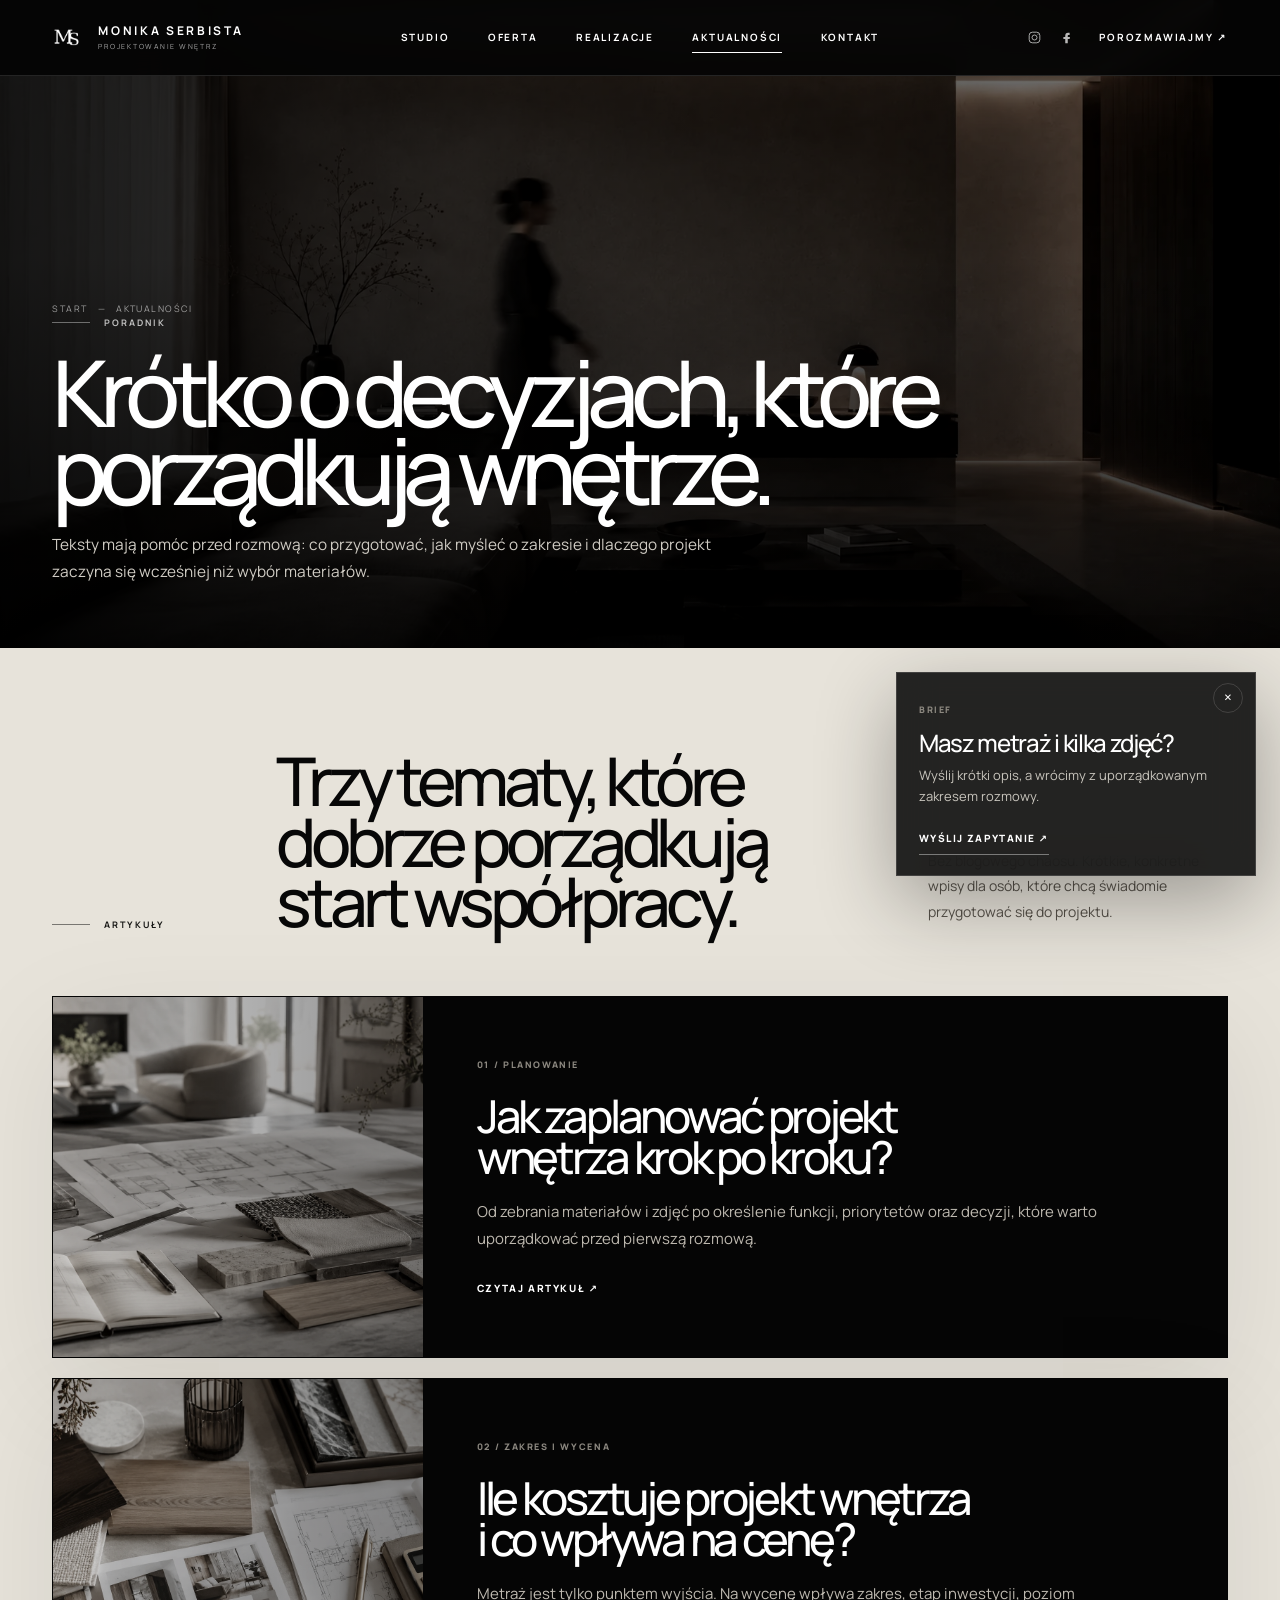
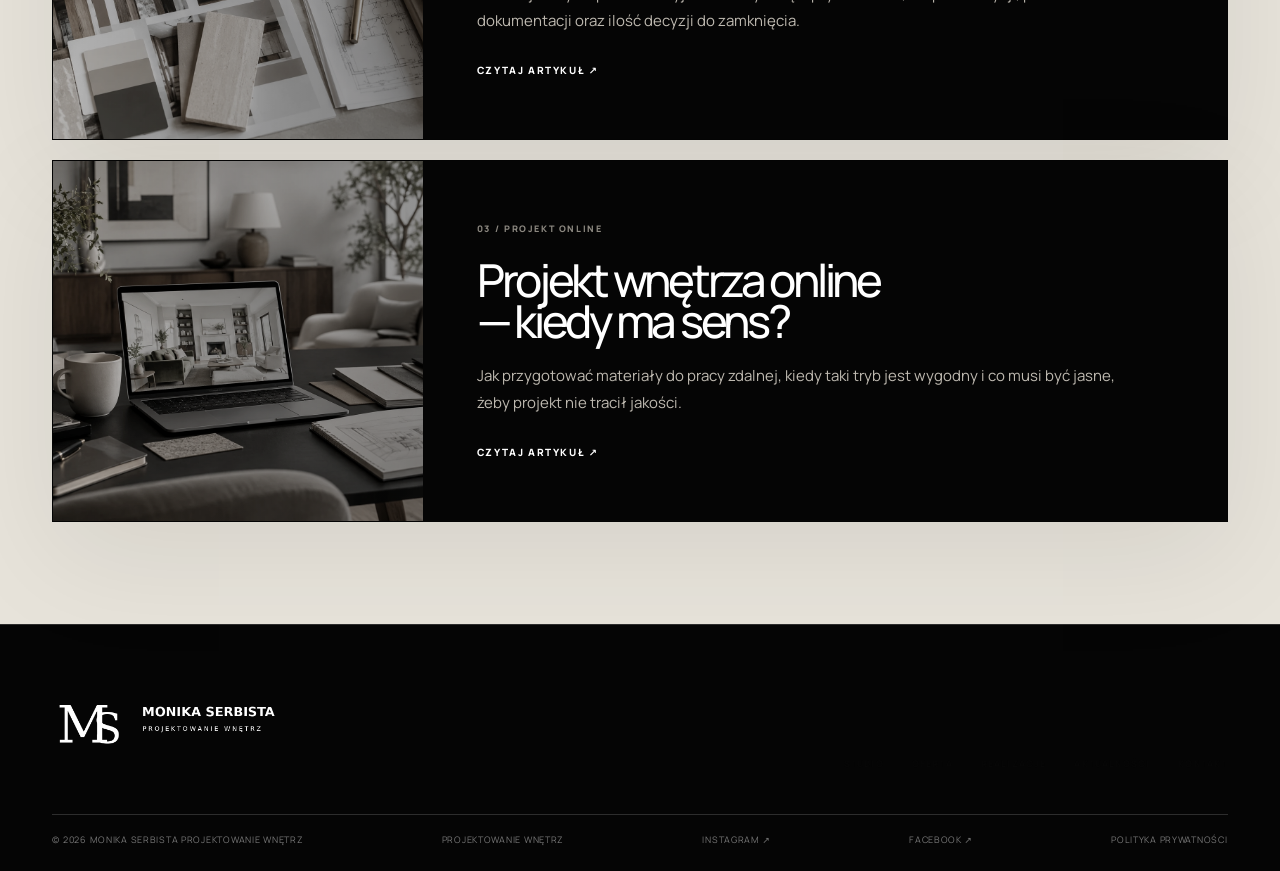
==== commit fc903014: "Add files via upload" ====
--- a/aktualnosci.html
+++ b/aktualnosci.html
@@ -17,10 +17,11 @@
   <link rel="preconnect" href="https://fonts.googleapis.com">
   <link rel="preconnect" href="https://fonts.gstatic.com" crossorigin>
   <link href="https://fonts.googleapis.com/css2?family=Manrope:wght@400;500;600;700&family=Newsreader:opsz,wght@6..72,400;6..72,500&display=swap" rel="stylesheet">
-  <link rel="stylesheet" href="style.css?v=32.0.0">
-  <link rel="stylesheet" href="pages.css?v=32.0.0">
+  <link rel="stylesheet" href="style.css?v=33.0.0">
+  <link rel="stylesheet" href="pages.css?v=33.0.0">
+  <link rel="stylesheet" href="fix-v33.css?v=33.0.0">
 </head>
-<body class="subpage page-aktualnosci page-v32" data-page="aktualnosci">
+<body class="subpage page-aktualnosci page-v33" data-page="aktualnosci">
   <a class="skip-link" href="#main">Przejdź do treści</a>
   <header class="site-header site-header--solid" data-header>
     <a class="brand" href="index.html" aria-label="Monika Serbista Projektowanie Wnętrz — strona główna">
@@ -47,57 +48,56 @@
   </div>
 
   <main id="main">
-    <section class="page-hero page-hero--portfolio page-hero--quiet page-hero--news-v18">
-      <img src="editorial-motion-01.webp" alt="Rozmyta sylwetka w spokojnym wnętrzu" fetchpriority="high">
-      <div class="page-hero__shade"></div>
-      <div class="page-hero__content reveal">
-        <div class="breadcrumbs"><a href="index.html">Start</a><span>—</span><span>Aktualności</span></div>
+    <section class="v33-subhero v33-subhero--news">
+      <img src="editorial-motion-02.webp" alt="Spokojny kadr wnętrza i rozmyta sylwetka" fetchpriority="high">
+      <div class="v33-subhero__shade"></div>
+      <div class="v33-subhero__content reveal">
+        <nav class="breadcrumbs" aria-label="Okruszki"><a href="index.html">Start</a><span>—</span><span>Aktualności</span></nav>
         <p class="page-kicker">Poradnik</p>
         <h1>Krótko o decyzjach, które porządkują wnętrze.</h1>
-        <p class="page-hero__lead">Teksty mają pomóc przed rozmową: co przygotować, jak myśleć o zakresie i dlaczego projekt zaczyna się wcześniej niż wybór materiałów.</p>
+        <p>Teksty mają pomóc przed rozmową: co przygotować, jak myśleć o zakresie i dlaczego projekt zaczyna się wcześniej niż wybór materiałów.</p>
       </div>
     </section>
 
-    <section class="news-v31 surface-concrete">
-      <div class="news-v31__intro reveal">
+    <section class="v33-news surface-concrete">
+      <div class="v33-news__head reveal">
         <p class="page-kicker dark">Artykuły</p>
-        <h2>Krótki poradnik przed rozmową o projekcie.</h2>
-        <p>Trzy tematy, które najczęściej porządkują start współpracy: przygotowanie materiałów, wybór zakresu i praca zdalna.</p>
+        <h2>Trzy tematy, które dobrze porządkują start współpracy.</h2>
+        <p>Bez blogowego chaosu. Krótkie, konkretne wpisy dla osób, które chcą świadomie przygotować się do projektu.</p>
       </div>
 
-      <div class="news-v31__grid">
-        <a class="news-v31-card reveal" href="jak-zaplanowac-projekt-wnetrza.html">
+      <div class="v33-news__list">
+        <a class="v33-news-card reveal" href="jak-zaplanowac-projekt-wnetrza.html">
           <figure><img src="article-planowanie-wnetrza-01.webp" alt="Materiały i notatki przygotowane do projektu wnętrza" loading="lazy"></figure>
-          <div class="news-v31-card__copy">
+          <div class="v33-news-card__copy">
             <small>01 / Planowanie</small>
             <h3>Jak zaplanować projekt wnętrza krok po kroku?</h3>
-            <p>Co przygotować przed rozmową, jakie decyzje warto uporządkować wcześniej i dlaczego projekt zaczyna się od funkcji, nie od przypadkowych inspiracji.</p>
+            <p>Od zebrania materiałów i zdjęć po określenie funkcji, priorytetów oraz decyzji, które warto uporządkować przed pierwszą rozmową.</p>
             <span>Czytaj artykuł ↗</span>
           </div>
         </a>
 
-        <a class="news-v31-card reveal" href="ile-kosztuje-projekt-wnetrza.html">
+        <a class="v33-news-card reveal" href="ile-kosztuje-projekt-wnetrza.html">
           <figure><img src="article-koszt-projektu-01.webp" alt="Próbki materiałów i detale wpływające na zakres projektu" loading="lazy"></figure>
-          <div class="news-v31-card__copy">
+          <div class="v33-news-card__copy">
             <small>02 / Zakres i wycena</small>
             <h3>Ile kosztuje projekt wnętrza i co wpływa na cenę?</h3>
-            <p>Metraż to tylko początek. Na wycenę wpływa zakres, etap inwestycji, poziom dokumentacji i ilość decyzji potrzebnych do realizacji.</p>
+            <p>Metraż jest tylko punktem wyjścia. Na wycenę wpływa zakres, etap inwestycji, poziom dokumentacji oraz ilość decyzji do zamknięcia.</p>
             <span>Czytaj artykuł ↗</span>
           </div>
         </a>
 
-        <a class="news-v31-card reveal" href="projekt-wnetrza-online.html">
+        <a class="v33-news-card reveal" href="projekt-wnetrza-online.html">
           <figure><img src="article-projekt-online-01.webp" alt="Strefa pracy przy projekcie wnętrza online" loading="lazy"></figure>
-          <div class="news-v31-card__copy">
+          <div class="v33-news-card__copy">
             <small>03 / Projekt online</small>
             <h3>Projekt wnętrza online — kiedy ma sens?</h3>
-            <p>Jak wygląda zdalna współpraca, jakie materiały są potrzebne i kiedy taki tryb dobrze sprawdza się przy mieszkaniu, domu albo jednym pomieszczeniu.</p>
+            <p>Jak przygotować materiały do pracy zdalnej, kiedy taki tryb jest wygodny i co musi być jasne, żeby projekt nie tracił jakości.</p>
             <span>Czytaj artykuł ↗</span>
           </div>
         </a>
       </div>
     </section>
-
   </main>
 
   <footer class="site-footer">
@@ -112,6 +112,6 @@
       <a href="https://kupgotowyprojekt.pl/polityka-prywatnosci/" target="_blank" rel="noopener">Polityka prywatności</a>
     </div>
   </footer>
-  <script src="pages.js?v=32.0.0" defer></script>
+  <script src="pages.js?v=33.0.0" defer></script>
 </body>
 </html>
--- a/fix-v33.css
+++ b/fix-v33.css
@@ -0,0 +1,806 @@
+
+/* =======================================================================
+   MONIKA SERBISTA — V33 emergency repair
+   Only new v33 classes. Loaded after style.css + pages.css.
+   ======================================================================= */
+
+.page-v33{
+  background:#e7e3da;
+  color:#070707;
+  overflow-x:hidden;
+}
+.page-v33 .reveal{
+  opacity:0;
+  transform:translate3d(0,32px,0);
+  transition:opacity .9s cubic-bezier(.17,.84,.22,1), transform .9s cubic-bezier(.17,.84,.22,1);
+}
+.page-v33 .reveal.is-visible{
+  opacity:1;
+  transform:none;
+}
+
+/* Shared subpage hero */
+.page-v33 .v33-subhero{
+  position:relative;
+  min-height:640px;
+  height:72svh;
+  max-height:760px;
+  display:flex;
+  align-items:flex-end;
+  overflow:hidden;
+  isolation:isolate;
+  background:#050505;
+  color:#fff;
+}
+.page-v33 .v33-subhero > img{
+  position:absolute;
+  inset:0;
+  z-index:-2;
+  width:100%;
+  height:100%;
+  object-fit:cover;
+  object-position:center;
+  filter:grayscale(.1) brightness(.58) contrast(1.06) saturate(.82);
+  transform:scale(1.015);
+}
+.page-v33 .v33-subhero__shade{
+  position:absolute;
+  inset:0;
+  z-index:-1;
+  background:
+    linear-gradient(90deg, rgba(0,0,0,.86) 0%, rgba(0,0,0,.48) 48%, rgba(0,0,0,.18) 100%),
+    linear-gradient(0deg, rgba(0,0,0,.72) 0%, rgba(0,0,0,0) 60%);
+}
+.page-v33 .v33-subhero__content{
+  width:min(1280px, calc(100% - var(--pad-x)*2));
+  margin:0 auto;
+  padding:calc(var(--header-h) + 50px) 0 clamp(56px,7vh,86px);
+}
+.page-v33 .v33-subhero h1{
+  margin:24px 0 22px;
+  max-width:1120px;
+  color:#fff;
+  font-size:clamp(58px,7.2vw,118px);
+  line-height:.84;
+  letter-spacing:-.088em;
+  font-weight:500;
+  text-wrap:balance;
+}
+.page-v33 .v33-subhero p:not(.page-kicker){
+  max-width:690px;
+  margin:0;
+  color:#d0ccc4;
+  font-size:clamp(15px,1.2vw,19px);
+  line-height:1.76;
+}
+
+/* Oferta split 50/50 */
+.page-oferta.page-v33 .v33-split{
+  min-height:clamp(640px,76svh,820px);
+  display:grid;
+  grid-template-columns:1fr 1fr;
+  background:#e7e3da;
+}
+.page-oferta.page-v33 .v33-split__copy{
+  min-height:clamp(640px,76svh,820px);
+  padding:clamp(70px,8vw,128px) clamp(52px,6vw,116px) clamp(70px,8vw,128px) var(--pad-x);
+  display:flex;
+  flex-direction:column;
+  justify-content:center;
+  align-items:flex-start;
+}
+.page-oferta.page-v33 .v33-split h2{
+  max-width:780px;
+  margin:22px 0 24px;
+  font-size:clamp(54px,5.9vw,104px);
+  line-height:.86;
+  letter-spacing:-.086em;
+  font-weight:500;
+}
+.page-oferta.page-v33 .v33-split p:not(.page-kicker){
+  max-width:620px;
+  margin:0 0 30px;
+  color:#4d4841;
+  font-size:15px;
+  line-height:1.85;
+}
+.page-oferta.page-v33 .v33-split__image{
+  min-height:clamp(640px,76svh,820px);
+  height:100%;
+  margin:0;
+  overflow:hidden;
+  background:#d6d1c7;
+}
+.page-oferta.page-v33 .v33-split__image img{
+  width:100%;
+  height:100%;
+  object-fit:cover;
+  object-position:center;
+  display:block;
+  filter:grayscale(.1) saturate(.8) contrast(1.03);
+  transition:transform .9s cubic-bezier(.17,.84,.22,1), filter .55s ease;
+}
+.page-oferta.page-v33 .v33-split__image:hover img{
+  transform:scale(1.035);
+  filter:grayscale(.02) saturate(.88) contrast(1.04);
+}
+
+/* Oferta scope */
+.page-oferta.page-v33 .v33-scope{
+  padding:clamp(86px,8vw,140px) var(--pad-x);
+  background:#e7e3da;
+}
+.page-oferta.page-v33 .v33-scope__head{
+  width:min(1420px,100%);
+  margin:0 auto clamp(42px,5vw,78px);
+  display:grid;
+  grid-template-columns:minmax(160px,.23fr) minmax(0,1fr) minmax(280px,.42fr);
+  gap:clamp(26px,5vw,82px);
+  align-items:end;
+}
+.page-oferta.page-v33 .v33-scope__head h2{
+  margin:0;
+  max-width:920px;
+  font-size:clamp(42px,5.2vw,88px);
+  line-height:.9;
+  letter-spacing:-.077em;
+  font-weight:500;
+}
+.page-oferta.page-v33 .v33-scope__head p:not(.page-kicker){
+  margin:0 0 8px;
+  max-width:500px;
+  color:#565149;
+  font-size:14px;
+  line-height:1.8;
+}
+.page-oferta.page-v33 .v33-scope__list{
+  width:min(1480px,100%);
+  margin:0 auto;
+  display:grid;
+  gap:18px;
+}
+.page-oferta.page-v33 .v33-scope details{
+  background:#050505;
+  color:#fff;
+  border:1px solid rgba(0,0,0,.18);
+  overflow:hidden;
+  box-shadow:0 28px 85px rgba(0,0,0,.08);
+  transition:transform .35s cubic-bezier(.17,.84,.22,1), box-shadow .35s ease;
+}
+.page-oferta.page-v33 .v33-scope details:hover{
+  transform:translateY(-4px);
+  box-shadow:0 38px 110px rgba(0,0,0,.14);
+}
+.page-oferta.page-v33 .v33-scope summary{
+  position:relative;
+  min-height:clamp(178px,13vw,226px);
+  display:grid;
+  grid-template-columns:82px minmax(0,1fr) minmax(200px,.26fr) 78px;
+  gap:clamp(18px,3vw,42px);
+  align-items:center;
+  padding:0 clamp(22px,3vw,42px);
+  cursor:pointer;
+  list-style:none;
+  isolation:isolate;
+}
+.page-oferta.page-v33 .v33-scope summary::-webkit-details-marker{display:none;}
+.page-oferta.page-v33 .v33-scope summary img{
+  position:absolute;
+  inset:0;
+  z-index:-2;
+  width:100%;
+  height:100%;
+  object-fit:cover;
+  filter:grayscale(.4) brightness(.44) contrast(1.07);
+  transform:scale(1.02);
+  transition:transform .75s cubic-bezier(.17,.84,.22,1), filter .55s ease;
+}
+.page-oferta.page-v33 .v33-scope summary::after{
+  content:"";
+  position:absolute;
+  inset:0;
+  z-index:-1;
+  background:
+    linear-gradient(90deg,rgba(0,0,0,.78),rgba(0,0,0,.42) 54%,rgba(0,0,0,.68)),
+    linear-gradient(0deg,rgba(0,0,0,.36),rgba(0,0,0,0) 58%);
+}
+.page-oferta.page-v33 .v33-scope details:hover summary img{
+  transform:scale(1.06);
+  filter:grayscale(.16) brightness(.52) contrast(1.08);
+}
+.page-oferta.page-v33 .v33-scope summary span{
+  align-self:start;
+  padding-top:28px;
+  color:#aaa69e;
+  font-size:11px;
+  font-weight:800;
+  letter-spacing:.16em;
+}
+.page-oferta.page-v33 .v33-scope summary strong{
+  color:#fff;
+  font-size:clamp(46px,5vw,88px);
+  line-height:.86;
+  letter-spacing:-.083em;
+  font-weight:500;
+  text-wrap:balance;
+}
+.page-oferta.page-v33 .v33-scope summary em{
+  justify-self:end;
+  color:#d8d2c8;
+  font-style:normal;
+  font-size:9px;
+  font-weight:800;
+  letter-spacing:.18em;
+  text-transform:uppercase;
+}
+.page-oferta.page-v33 .v33-scope summary i{
+  justify-self:end;
+  width:52px;
+  height:52px;
+  display:grid;
+  place-items:center;
+  border:1px solid rgba(255,255,255,.45);
+  border-radius:50%;
+  box-shadow:none;
+  font-style:normal;
+  transition:transform .3s cubic-bezier(.17,.84,.22,1), background .3s ease, color .3s ease;
+}
+.page-oferta.page-v33 .v33-scope details[open] summary i{
+  transform:rotate(45deg);
+  background:#fff;
+  color:#050505;
+}
+.page-oferta.page-v33 .v33-scope__panel{
+  display:grid;
+  grid-template-columns:minmax(0,1fr) minmax(280px,.42fr) minmax(190px,.25fr);
+  gap:clamp(26px,4vw,70px);
+  align-items:center;
+  padding:clamp(34px,4vw,62px) clamp(34px,5vw,76px);
+  background:#f4f1ea;
+  color:#080808;
+  border-top:1px solid rgba(0,0,0,.14);
+}
+.page-oferta.page-v33 .v33-scope__panel p{
+  margin:0;
+  max-width:760px;
+  color:#302d28;
+  font-size:clamp(17px,1.25vw,22px);
+  line-height:1.72;
+  letter-spacing:-.025em;
+}
+.page-oferta.page-v33 .v33-scope__panel ul{
+  margin:0;
+  padding:0;
+  list-style:none;
+  display:grid;
+  gap:12px;
+}
+.page-oferta.page-v33 .v33-scope__panel li{
+  position:relative;
+  padding-left:22px;
+  color:#504b44;
+  font-size:14px;
+  line-height:1.62;
+}
+.page-oferta.page-v33 .v33-scope__panel li::before{
+  content:"";
+  position:absolute;
+  left:0;
+  top:.68em;
+  width:6px;
+  height:6px;
+  border-radius:50%;
+  background:#050505;
+}
+.page-oferta.page-v33 .v33-scope__panel a{
+  justify-self:end;
+  min-height:54px;
+  min-width:180px;
+  padding:0 18px;
+  border:1px solid rgba(0,0,0,.24);
+  display:inline-flex;
+  align-items:center;
+  justify-content:space-between;
+  color:#080808;
+  font-size:10px;
+  font-weight:800;
+  letter-spacing:.14em;
+  text-transform:uppercase;
+  transition:background .25s ease, color .25s ease, transform .25s cubic-bezier(.17,.84,.22,1);
+}
+.page-oferta.page-v33 .v33-scope__panel a:hover{
+  background:#050505;
+  color:#fff;
+  transform:translateY(-2px);
+}
+
+/* Oferta process: under scope, classic calm axis */
+.page-oferta.page-v33 .v33-process{
+  padding:clamp(72px,7vw,120px) var(--pad-x) clamp(90px,8vw,142px);
+  background:#e7e3da;
+}
+.page-oferta.page-v33 .v33-process__head{
+  width:min(1180px,100%);
+  margin:0 auto clamp(50px,5vw,86px);
+  display:grid;
+  grid-template-columns:minmax(150px,.24fr) minmax(0,1fr);
+  gap:clamp(26px,5vw,80px);
+  align-items:start;
+}
+.page-oferta.page-v33 .v33-process__head h2{
+  max-width:790px;
+  margin:0;
+  font-size:clamp(40px,4.7vw,78px);
+  line-height:.9;
+  letter-spacing:-.078em;
+  font-weight:500;
+}
+.page-oferta.page-v33 .v33-process__line{
+  width:min(1460px,100%);
+  margin:0 auto;
+  display:grid;
+  grid-template-columns:repeat(5,1fr);
+  border-top:1px solid rgba(0,0,0,.18);
+}
+.page-oferta.page-v33 .v33-process__line article{
+  position:relative;
+  min-height:205px;
+  padding:34px 28px 10px 0;
+  border-right:1px solid rgba(0,0,0,.12);
+  transition:transform .35s cubic-bezier(.17,.84,.22,1);
+}
+.page-oferta.page-v33 .v33-process__line article:last-child{border-right:0;}
+.page-oferta.page-v33 .v33-process__line article:hover{transform:translateY(-6px);}
+.page-oferta.page-v33 .v33-process__line span{
+  display:block;
+  margin-bottom:24px;
+  color:#8a8378;
+  font-size:10px;
+  font-weight:800;
+  letter-spacing:.16em;
+}
+.page-oferta.page-v33 .v33-process__line i{
+  width:14px;
+  height:14px;
+  display:block;
+  margin-bottom:24px;
+  border:0;
+  outline:0;
+  box-shadow:none;
+  border-radius:50%;
+  background:#050505;
+}
+.page-oferta.page-v33 .v33-process__line h3{
+  margin:0 0 12px;
+  font-size:clamp(26px,2.45vw,44px);
+  line-height:1;
+  letter-spacing:-.06em;
+  font-weight:500;
+}
+.page-oferta.page-v33 .v33-process__line p{
+  margin:0;
+  max-width:220px;
+  color:#5c554d;
+  font-size:13px;
+  line-height:1.6;
+}
+
+/* CTA */
+.page-oferta.page-v33 .v33-cta{
+  position:relative;
+  min-height:520px;
+  display:grid;
+  place-items:center;
+  overflow:hidden;
+  background:#050505;
+  color:#fff;
+  text-align:center;
+}
+.page-oferta.page-v33 .v33-cta img{
+  position:absolute;
+  inset:0;
+  width:100%;
+  height:100%;
+  object-fit:cover;
+  filter:grayscale(.3) brightness(.56) contrast(1.02);
+}
+.page-oferta.page-v33 .v33-cta__shade{
+  position:absolute;
+  inset:0;
+  background:rgba(0,0,0,.42);
+}
+.page-oferta.page-v33 .v33-cta__copy{
+  position:relative;
+  z-index:1;
+  width:min(960px,calc(100% - 44px));
+  display:grid;
+  justify-items:center;
+}
+.page-oferta.page-v33 .v33-cta h2{
+  margin:22px 0 24px;
+  font-size:clamp(42px,5vw,86px);
+  line-height:.9;
+  letter-spacing:-.075em;
+  font-weight:500;
+  text-wrap:balance;
+}
+.page-v33 .v33-link{
+  min-width:230px;
+  min-height:46px;
+  display:inline-flex;
+  align-items:center;
+  justify-content:space-between;
+  border-bottom:1px solid currentColor;
+  color:#080808;
+  font-size:10px;
+  font-weight:800;
+  letter-spacing:.16em;
+  text-transform:uppercase;
+  transition:transform .28s cubic-bezier(.17,.84,.22,1), opacity .25s ease;
+}
+.page-v33 .v33-link:hover{
+  transform:translateY(-3px);
+  opacity:.72;
+}
+
+/* News */
+.page-aktualnosci.page-v33 .v33-news{
+  padding:clamp(84px,8vw,142px) var(--pad-x);
+  background:#e7e3da;
+}
+.page-aktualnosci.page-v33 .v33-news__head{
+  width:min(1340px,100%);
+  margin:0 auto clamp(48px,5vw,86px);
+  display:grid;
+  grid-template-columns:minmax(160px,.22fr) minmax(0,1fr) minmax(300px,.42fr);
+  gap:clamp(26px,5vw,82px);
+  align-items:end;
+}
+.page-aktualnosci.page-v33 .v33-news__head h2{
+  margin:0;
+  max-width:900px;
+  font-size:clamp(44px,5.25vw,90px);
+  line-height:.9;
+  letter-spacing:-.078em;
+  font-weight:500;
+}
+.page-aktualnosci.page-v33 .v33-news__head p:not(.page-kicker){
+  margin:0 0 8px;
+  max-width:500px;
+  color:#565149;
+  font-size:14px;
+  line-height:1.8;
+}
+.page-aktualnosci.page-v33 .v33-news__list{
+  width:min(1340px,100%);
+  margin:0 auto;
+  display:grid;
+  gap:20px;
+}
+.page-aktualnosci.page-v33 .v33-news-card{
+  min-height:360px;
+  display:grid;
+  grid-template-columns:minmax(340px,.46fr) minmax(0,1fr);
+  background:#050505;
+  color:#fff;
+  overflow:hidden;
+  border:1px solid rgba(0,0,0,.16);
+  box-shadow:0 34px 110px rgba(0,0,0,.08);
+  transition:transform .42s cubic-bezier(.17,.84,.22,1), box-shadow .42s ease;
+}
+.page-aktualnosci.page-v33 .v33-news-card:hover{
+  transform:translateY(-7px);
+  box-shadow:0 46px 130px rgba(0,0,0,.14);
+}
+.page-aktualnosci.page-v33 .v33-news-card figure{
+  position:relative;
+  margin:0;
+  min-height:360px;
+  overflow:hidden;
+}
+.page-aktualnosci.page-v33 .v33-news-card figure::after{
+  content:"";
+  position:absolute;
+  inset:0;
+  background:linear-gradient(90deg,rgba(0,0,0,.06),rgba(0,0,0,.36));
+}
+.page-aktualnosci.page-v33 .v33-news-card img{
+  width:100%;
+  height:100%;
+  object-fit:cover;
+  display:block;
+  filter:grayscale(.42) saturate(.72) contrast(1.04) brightness(.88);
+  transition:transform .85s cubic-bezier(.17,.84,.22,1), filter .6s ease;
+}
+.page-aktualnosci.page-v33 .v33-news-card:hover img{
+  transform:scale(1.05);
+  filter:grayscale(.14) saturate(.9) contrast(1.06) brightness(.98);
+}
+.page-aktualnosci.page-v33 .v33-news-card__copy{
+  min-height:360px;
+  padding:clamp(34px,4.2vw,62px);
+  display:flex;
+  flex-direction:column;
+  justify-content:center;
+}
+.page-aktualnosci.page-v33 .v33-news-card small{
+  margin-bottom:24px;
+  color:#8c8880;
+  font-size:9px;
+  font-weight:800;
+  letter-spacing:.18em;
+  text-transform:uppercase;
+}
+.page-aktualnosci.page-v33 .v33-news-card h3{
+  margin:0 0 20px;
+  max-width:780px;
+  color:#fff;
+  font-size:clamp(34px,3.55vw,64px);
+  line-height:.92;
+  letter-spacing:-.072em;
+  font-weight:500;
+  text-wrap:balance;
+}
+.page-aktualnosci.page-v33 .v33-news-card p{
+  margin:0 0 28px;
+  max-width:660px;
+  color:#beb9b0;
+  font-size:15px;
+  line-height:1.78;
+}
+.page-aktualnosci.page-v33 .v33-news-card span{
+  color:#fff;
+  font-size:10px;
+  font-weight:800;
+  letter-spacing:.16em;
+  text-transform:uppercase;
+}
+
+/* Article pages */
+.page-article.page-v33 .v33-article-hero{
+  position:relative;
+  min-height:640px;
+  height:72svh;
+  max-height:760px;
+  display:flex;
+  align-items:flex-end;
+  overflow:hidden;
+  isolation:isolate;
+  background:#050505;
+  color:#fff;
+}
+.page-article.page-v33 .v33-article-hero > img{
+  position:absolute;
+  inset:0;
+  z-index:-2;
+  width:100%;
+  height:100%;
+  object-fit:cover;
+  filter:grayscale(.36) brightness(.55) contrast(1.05) saturate(.72);
+}
+.page-article.page-v33 .v33-article-hero__shade{
+  position:absolute;
+  inset:0;
+  z-index:-1;
+  background:
+    linear-gradient(90deg,rgba(0,0,0,.85),rgba(0,0,0,.55) 48%,rgba(0,0,0,.22)),
+    linear-gradient(0deg,rgba(0,0,0,.76),rgba(0,0,0,0) 58%);
+}
+.page-article.page-v33 .v33-article-hero__content{
+  width:min(1280px, calc(100% - var(--pad-x)*2));
+  margin:0 auto;
+  padding:calc(var(--header-h) + 50px) 0 clamp(56px,7vh,86px);
+}
+.page-article.page-v33 .v33-article-hero h1{
+  max-width:1120px;
+  margin:24px 0 22px;
+  color:#fff;
+  font-size:clamp(54px,6.9vw,112px);
+  line-height:.84;
+  letter-spacing:-.086em;
+  font-weight:500;
+  text-wrap:balance;
+}
+.page-article.page-v33 .v33-article-hero p:not(.page-kicker){
+  max-width:720px;
+  margin:0;
+  color:#d0ccc4;
+  font-size:clamp(15px,1.2vw,19px);
+  line-height:1.76;
+}
+.page-article.page-v33 .v33-article-meta{
+  display:flex;
+  flex-wrap:wrap;
+  gap:10px 18px;
+  margin-top:28px;
+  color:#aaa69e;
+  font-size:9px;
+  font-weight:800;
+  letter-spacing:.17em;
+  text-transform:uppercase;
+}
+.page-article.page-v33 .v33-article-body{
+  padding:clamp(76px,8vw,132px) var(--pad-x);
+  background:#e7e3da;
+}
+.page-article.page-v33 .v33-article-lead,
+.page-article.page-v33 .v33-article-sections,
+.page-article.page-v33 .v33-article-callout{
+  width:min(980px,100%);
+  margin-left:auto;
+  margin-right:auto;
+}
+.page-article.page-v33 .v33-article-lead{
+  margin-bottom:clamp(44px,5vw,76px);
+  padding-bottom:clamp(32px,4vw,54px);
+  border-bottom:1px solid rgba(0,0,0,.16);
+}
+.page-article.page-v33 .v33-article-lead p{
+  margin:0;
+  max-width:920px;
+  color:#111;
+  font-size:clamp(22px,2.1vw,34px);
+  line-height:1.44;
+  letter-spacing:-.045em;
+}
+.page-article.page-v33 .v33-article-sections{
+  display:grid;
+  gap:0;
+}
+.page-article.page-v33 .v33-article-section{
+  display:grid;
+  grid-template-columns:90px minmax(0,1fr);
+  gap:clamp(24px,4vw,72px);
+  padding:clamp(36px,4.6vw,66px) 0;
+  border-bottom:1px solid rgba(0,0,0,.14);
+}
+.page-article.page-v33 .v33-article-section span{
+  color:#8a8378;
+  font-size:10px;
+  font-weight:800;
+  letter-spacing:.18em;
+}
+.page-article.page-v33 .v33-article-section h2{
+  margin:0 0 16px;
+  color:#050505;
+  font-size:clamp(34px,3.8vw,62px);
+  line-height:.96;
+  letter-spacing:-.07em;
+  font-weight:500;
+}
+.page-article.page-v33 .v33-article-section p{
+  margin:0;
+  max-width:760px;
+  color:#3f3a34;
+  font-size:clamp(16px,1.25vw,20px);
+  line-height:1.85;
+}
+.page-article.page-v33 .v33-article-callout{
+  margin-top:clamp(54px,6vw,86px);
+  padding:clamp(32px,4vw,54px);
+  background:#f4f1ea;
+  border:1px solid rgba(0,0,0,.16);
+  box-shadow:0 34px 100px rgba(0,0,0,.06);
+}
+.page-article.page-v33 .v33-article-callout strong{
+  display:block;
+  margin-bottom:12px;
+  color:#050505;
+  font-size:clamp(30px,3vw,50px);
+  line-height:.98;
+  letter-spacing:-.065em;
+  font-weight:500;
+}
+.page-article.page-v33 .v33-article-callout p{
+  max-width:680px;
+  margin:0 0 22px;
+  color:#504b44;
+  line-height:1.78;
+}
+.page-article.page-v33 .v33-article-callout a{
+  display:inline-flex;
+  min-height:44px;
+  align-items:center;
+  border-bottom:1px solid currentColor;
+  color:#080808;
+  font-size:10px;
+  font-weight:800;
+  letter-spacing:.16em;
+  text-transform:uppercase;
+}
+
+/* Responsive */
+@media(max-width:1100px){
+  .page-oferta.page-v33 .v33-split,
+  .page-oferta.page-v33 .v33-scope__head,
+  .page-oferta.page-v33 .v33-process__head,
+  .page-aktualnosci.page-v33 .v33-news__head,
+  .page-aktualnosci.page-v33 .v33-news-card{
+    grid-template-columns:1fr;
+  }
+  .page-oferta.page-v33 .v33-split__copy,
+  .page-oferta.page-v33 .v33-split__image{
+    min-height:auto;
+  }
+  .page-oferta.page-v33 .v33-split__copy{
+    padding:70px 18px 34px;
+  }
+  .page-oferta.page-v33 .v33-split__image{
+    height:460px;
+  }
+  .page-oferta.page-v33 .v33-scope summary{
+    grid-template-columns:62px minmax(0,1fr) 66px;
+  }
+  .page-oferta.page-v33 .v33-scope summary em{display:none;}
+  .page-oferta.page-v33 .v33-scope__panel{
+    grid-template-columns:1fr;
+  }
+  .page-oferta.page-v33 .v33-scope__panel a{justify-self:start;}
+  .page-oferta.page-v33 .v33-process__line{
+    grid-template-columns:1fr;
+  }
+  .page-oferta.page-v33 .v33-process__line article{
+    min-height:auto;
+    padding:26px 0;
+    border-right:0;
+    border-bottom:1px solid rgba(0,0,0,.12);
+  }
+}
+@media(max-width:760px){
+  .page-v33 .v33-subhero,
+  .page-article.page-v33 .v33-article-hero{
+    height:70svh;
+    min-height:540px;
+    max-height:680px;
+  }
+  .page-v33 .v33-subhero__content,
+  .page-article.page-v33 .v33-article-hero__content{
+    width:calc(100% - 36px);
+  }
+  .page-v33 .v33-subhero h1,
+  .page-article.page-v33 .v33-article-hero h1{
+    font-size:clamp(44px,13vw,72px);
+  }
+  .page-oferta.page-v33 .v33-split__image{
+    height:360px;
+  }
+  .page-oferta.page-v33 .v33-scope,
+  .page-oferta.page-v33 .v33-process,
+  .page-aktualnosci.page-v33 .v33-news,
+  .page-article.page-v33 .v33-article-body{
+    padding-left:18px;
+    padding-right:18px;
+  }
+  .page-oferta.page-v33 .v33-scope summary{
+    min-height:180px;
+    grid-template-columns:1fr 54px;
+    padding:0 22px;
+  }
+  .page-oferta.page-v33 .v33-scope summary span{
+    position:absolute;
+    left:22px;
+    top:20px;
+    padding:0;
+  }
+  .page-oferta.page-v33 .v33-scope summary strong{
+    padding-top:38px;
+    font-size:clamp(36px,11vw,56px);
+  }
+  .page-oferta.page-v33 .v33-scope summary i{
+    grid-column:2;
+  }
+  .page-oferta.page-v33 .v33-scope__panel{
+    padding:28px 22px;
+  }
+  .page-aktualnosci.page-v33 .v33-news-card figure,
+  .page-aktualnosci.page-v33 .v33-news-card__copy{
+    min-height:300px;
+  }
+  .page-aktualnosci.page-v33 .v33-news-card__copy{
+    padding:28px 22px;
+  }
+  .page-article.page-v33 .v33-article-section{
+    grid-template-columns:1fr;
+    gap:14px;
+  }
+}
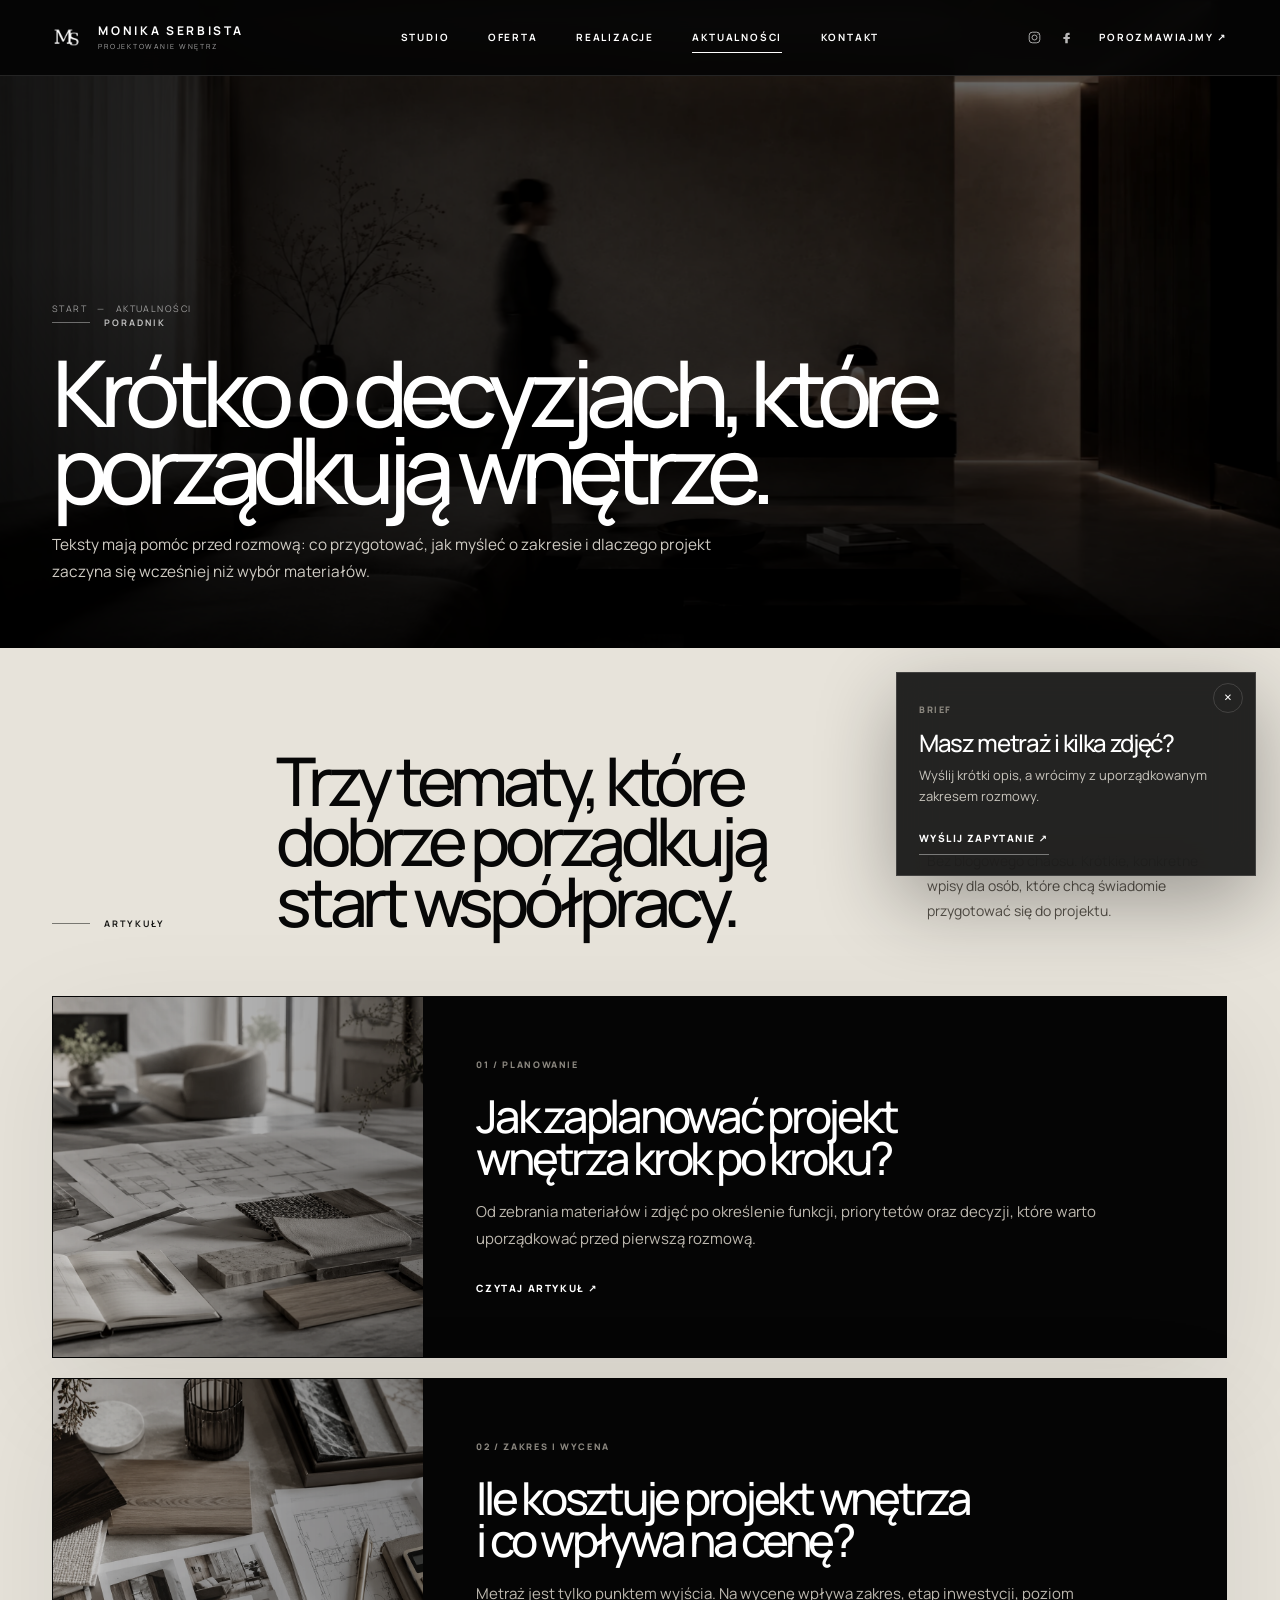
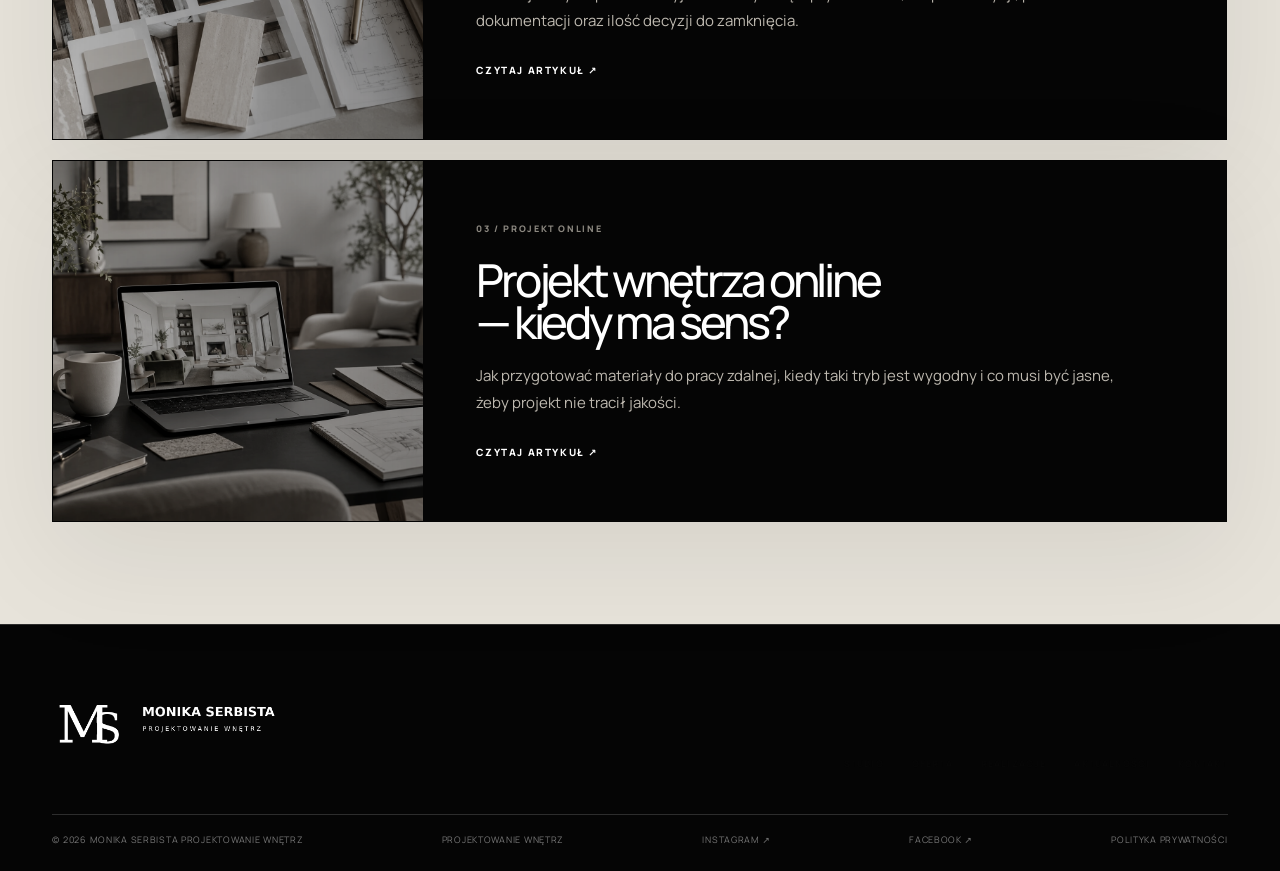
==== commit 8c2ddf4f: "Add files via upload" ====
--- a/aktualnosci.html
+++ b/aktualnosci.html
@@ -17,11 +17,11 @@
   <link rel="preconnect" href="https://fonts.googleapis.com">
   <link rel="preconnect" href="https://fonts.gstatic.com" crossorigin>
   <link href="https://fonts.googleapis.com/css2?family=Manrope:wght@400;500;600;700&family=Newsreader:opsz,wght@6..72,400;6..72,500&display=swap" rel="stylesheet">
-  <link rel="stylesheet" href="style.css?v=33.0.0">
-  <link rel="stylesheet" href="pages.css?v=33.0.0">
-  <link rel="stylesheet" href="fix-v33.css?v=33.0.0">
+  <link rel="stylesheet" href="style.css?v=34.0.0">
+  <link rel="stylesheet" href="pages.css?v=34.0.0">
+  <link rel="stylesheet" href="fix-v33.css?v=34.0.0">
 </head>
-<body class="subpage page-aktualnosci page-v33" data-page="aktualnosci">
+<body class="subpage page-aktualnosci page-v33 page-v34" data-page="aktualnosci">
   <a class="skip-link" href="#main">Przejdź do treści</a>
   <header class="site-header site-header--solid" data-header>
     <a class="brand" href="index.html" aria-label="Monika Serbista Projektowanie Wnętrz — strona główna">
@@ -112,6 +112,6 @@
       <a href="https://kupgotowyprojekt.pl/polityka-prywatnosci/" target="_blank" rel="noopener">Polityka prywatności</a>
     </div>
   </footer>
-  <script src="pages.js?v=33.0.0" defer></script>
+  <script src="pages.js?v=34.0.0" defer></script>
 </body>
 </html>
--- a/style.css
+++ b/style.css
@@ -1222,3 +1222,183 @@
   from{opacity:1;filter:blur(0);transform:scale(1)}
   to{opacity:0;filter:blur(10px);transform:scale(1.025)}
 }
+
+
+/* =======================================================================
+   V34 FINAL MOTION LAYER — global polish
+   ======================================================================= */
+:root{
+  --ease-premium:cubic-bezier(.17,.84,.22,1);
+}
+
+/* universal reveal gets more premium depth */
+.page-v34 .reveal{
+  will-change:opacity, transform, filter;
+}
+.page-v34 .reveal:not(.is-visible){
+  opacity:0;
+  transform:translate3d(0,42px,0) scale(.985);
+  filter:blur(10px);
+}
+.page-v34 .reveal.is-visible{
+  opacity:1;
+  transform:none;
+  filter:blur(0);
+  transition:
+    opacity 1.05s var(--ease-premium),
+    transform 1.05s var(--ease-premium),
+    filter 1.05s ease;
+}
+.page-v34 .reveal:nth-child(2){transition-delay:.05s;}
+.page-v34 .reveal:nth-child(3){transition-delay:.1s;}
+.page-v34 .reveal:nth-child(4){transition-delay:.15s;}
+
+/* page hero entrance */
+.page-v34 .v33-subhero > img,
+.page-v34 .page-hero > img,
+.page-v34 .sub-hero-v16 img{
+  transform:scale(1.045);
+  transition:transform 1.45s var(--ease-premium), filter 1.1s ease;
+  will-change:transform;
+}
+.page-v34.entry-v25-finished .v33-subhero > img,
+.page-v34.entry-v25-finished .page-hero > img,
+.page-v34.entry-v25-finished .sub-hero-v16 img{
+  transform:scale(1.01);
+}
+.page-v34 .v33-subhero h1,
+.page-v34 .page-hero h1,
+.page-v34 .sub-hero-v16 h1,
+.page-v34 .hero h1{
+  animation:v34TitleIn 1.05s var(--ease-premium) both;
+}
+.page-v34 .v33-subhero p,
+.page-v34 .page-hero p,
+.page-v34 .sub-hero-v16 p{
+  animation:v34TextIn 1.05s var(--ease-premium) .12s both;
+}
+@keyframes v34TitleIn{
+  from{opacity:0;transform:translate3d(0,32px,0);letter-spacing:-.115em;filter:blur(8px)}
+  to{opacity:1;transform:none;filter:blur(0)}
+}
+@keyframes v34TextIn{
+  from{opacity:0;transform:translate3d(0,20px,0);filter:blur(6px)}
+  to{opacity:1;transform:none;filter:blur(0)}
+}
+
+/* buttons / links: magnetic-like feel in CSS */
+.page-v34 a,
+.page-v34 button,
+.page-v34 summary{
+  -webkit-tap-highlight-color:transparent;
+}
+.page-v34 .header-cta,
+.page-v34 .line-link,
+.page-v34 .editorial-link,
+.page-v34 .v33-link,
+.page-v34 .v33-scope__panel a,
+.page-v34 .v33-news-card span,
+.page-v34 .contact-card,
+.page-v34 .form-submit{
+  transition:
+    transform .34s var(--ease-premium),
+    background .28s ease,
+    color .28s ease,
+    border-color .28s ease,
+    opacity .28s ease,
+    box-shadow .34s ease!important;
+}
+.page-v34 .header-cta:hover,
+.page-v34 .line-link:hover,
+.page-v34 .editorial-link:hover,
+.page-v34 .v33-link:hover,
+.page-v34 .v33-scope__panel a:hover,
+.page-v34 .contact-card:hover,
+.page-v34 .form-submit:hover{
+  transform:translate3d(0,-4px,0)!important;
+}
+
+/* images / cards premium hover */
+.page-v34 figure,
+.page-v34 .v33-scope details,
+.page-v34 .v33-news-card,
+.page-v34 .project-card,
+.page-v34 .portfolio-card,
+.page-v34 .contact-card,
+.page-v34 .faq-item,
+.page-v34 .service-card{
+  will-change:transform;
+}
+.page-v34 .v33-scope details,
+.page-v34 .v33-news-card,
+.page-v34 .project-card,
+.page-v34 .portfolio-card,
+.page-v34 .contact-card{
+  transition:
+    transform .48s var(--ease-premium),
+    box-shadow .48s ease,
+    border-color .36s ease,
+    filter .36s ease!important;
+}
+.page-v34 .v33-scope details:hover,
+.page-v34 .v33-news-card:hover,
+.page-v34 .project-card:hover,
+.page-v34 .portfolio-card:hover,
+.page-v34 .contact-card:hover{
+  transform:translate3d(0,-8px,0)!important;
+}
+.page-v34 img{
+  backface-visibility:hidden;
+}
+.page-v34 figure:hover img,
+.page-v34 .v33-scope details:hover summary img,
+.page-v34 .v33-news-card:hover img{
+  transform:scale(1.045);
+}
+
+/* form fields smoother */
+.page-v34 input,
+.page-v34 textarea,
+.page-v34 select{
+  transition:border-color .25s ease, background .25s ease, transform .25s var(--ease-premium), box-shadow .25s ease;
+}
+.page-v34 input:focus,
+.page-v34 textarea:focus,
+.page-v34 select:focus{
+  transform:translateY(-2px);
+  box-shadow:0 18px 50px rgba(0,0,0,.08);
+}
+
+/* clean Studio intro: no black panels */
+.page-v34 .premium-entry-v25__panel,
+.page-v34 .premium-entry-v25__grid{
+  display:none!important;
+}
+.page-v34 .premium-entry-v25{
+  background:#050505;
+}
+.page-v34 .premium-entry-v25__bg{
+  filter:grayscale(.14) brightness(.46) contrast(1.08) blur(2px);
+  transform:scale(1.075);
+  transition:transform 1.4s var(--ease-premium), filter 1.2s ease, opacity .7s ease;
+}
+.page-v34 .premium-entry-v25.is-ready .premium-entry-v25__bg{
+  filter:grayscale(.04) brightness(.68) contrast(1.08) blur(0);
+  transform:scale(1.012);
+}
+.page-v34 .premium-entry-v25.is-leaving{
+  animation:v34EntryOut .72s var(--ease-premium) both!important;
+}
+@keyframes v34EntryOut{
+  to{opacity:0;filter:blur(10px);transform:scale(1.025)}
+}
+
+@media (prefers-reduced-motion: reduce){
+  .page-v34 *,
+  .page-v34 *::before,
+  .page-v34 *::after{
+    animation:none!important;
+    transition:none!important;
+    scroll-behavior:auto!important;
+  }
+}
--- a/fix-v33.css
+++ b/fix-v33.css
@@ -804,3 +804,191 @@
     gap:14px;
   }
 }
+
+
+/* =======================================================================
+   V34 — final oferta axis + premium interaction polish
+   ======================================================================= */
+
+/* Zakres: smoother details interaction */
+.page-oferta.page-v34 .v33-scope details{
+  transform-origin:center;
+}
+.page-oferta.page-v34 .v33-scope summary{
+  overflow:hidden;
+}
+.page-oferta.page-v34 .v33-scope summary strong,
+.page-oferta.page-v34 .v33-scope summary em,
+.page-oferta.page-v34 .v33-scope summary span,
+.page-oferta.page-v34 .v33-scope summary i{
+  transition:transform .42s var(--ease-premium), opacity .35s ease, background .28s ease, color .28s ease;
+}
+.page-oferta.page-v34 .v33-scope details:hover summary strong{
+  transform:translateX(10px);
+}
+.page-oferta.page-v34 .v33-scope details[open] .v33-scope__panel{
+  animation:v34PanelOpen .46s var(--ease-premium) both;
+}
+@keyframes v34PanelOpen{
+  from{opacity:0;transform:translateY(-14px);filter:blur(6px)}
+  to{opacity:1;transform:none;filter:blur(0)}
+}
+
+/* Oferta process: real line + dots on the line */
+.page-oferta.page-v34 .v33-process{
+  padding:clamp(76px,7vw,124px) var(--pad-x) clamp(96px,8vw,150px)!important;
+  background:#e7e3da!important;
+}
+.page-oferta.page-v34 .v33-process__head{
+  width:min(1240px,100%)!important;
+  margin:0 auto clamp(58px,6vw,96px)!important;
+  display:grid!important;
+  grid-template-columns:minmax(160px,.25fr) minmax(0,1fr)!important;
+  gap:clamp(28px,5vw,90px)!important;
+  align-items:start!important;
+}
+.page-oferta.page-v34 .v33-process__head h2{
+  margin:0!important;
+  max-width:840px!important;
+  font-size:clamp(42px,4.9vw,84px)!important;
+  line-height:.9!important;
+  letter-spacing:-.078em!important;
+  font-weight:500!important;
+}
+.page-oferta.page-v34 .v33-process__line{
+  position:relative!important;
+  width:min(1480px,100%)!important;
+  margin:0 auto!important;
+  padding-top:34px!important;
+  display:grid!important;
+  grid-template-columns:repeat(5,1fr)!important;
+  gap:0!important;
+  border-top:0!important;
+}
+.page-oferta.page-v34 .v33-process__line::before{
+  content:""!important;
+  position:absolute!important;
+  left:0!important;
+  right:0!important;
+  top:45px!important;
+  height:1px!important;
+  background:linear-gradient(90deg,rgba(0,0,0,.05),rgba(0,0,0,.32),rgba(0,0,0,.05))!important;
+  transform-origin:left center!important;
+}
+.page-oferta.page-v34 .v33-process__line.is-visible::before,
+.page-oferta.page-v34 .v33-process__line.reveal.is-visible::before{
+  animation:v34LineDraw 1.15s var(--ease-premium) both!important;
+}
+@keyframes v34LineDraw{
+  from{transform:scaleX(0);opacity:.2}
+  to{transform:scaleX(1);opacity:1}
+}
+.page-oferta.page-v34 .v33-process__line article{
+  position:relative!important;
+  min-height:220px!important;
+  padding:0 clamp(20px,2.3vw,38px) 0 0!important;
+  border:0!important;
+  transition:transform .38s var(--ease-premium), opacity .38s ease!important;
+}
+.page-oferta.page-v34 .v33-process__line article:hover{
+  transform:translateY(-8px)!important;
+}
+.page-oferta.page-v34 .v33-process__line article::after{
+  content:""!important;
+  position:absolute!important;
+  right:0!important;
+  top:45px!important;
+  width:1px!important;
+  height:124px!important;
+  background:rgba(0,0,0,.1)!important;
+}
+.page-oferta.page-v34 .v33-process__line article:last-child::after{
+  display:none!important;
+}
+.page-oferta.page-v34 .v33-process__line span{
+  display:block!important;
+  margin:0 0 28px!important;
+  color:#8d857a!important;
+  font-size:10px!important;
+  font-weight:800!important;
+  letter-spacing:.16em!important;
+  transform:translateY(-4px)!important;
+}
+.page-oferta.page-v34 .v33-process__line i{
+  position:relative!important;
+  z-index:2!important;
+  width:16px!important;
+  height:16px!important;
+  margin:0 0 38px!important;
+  display:block!important;
+  border-radius:50%!important;
+  background:#050505!important;
+  border:0!important;
+  outline:0!important;
+  box-shadow:0 0 0 8px #e7e3da!important;
+  transition:transform .34s var(--ease-premium), box-shadow .34s ease, background .34s ease!important;
+}
+.page-oferta.page-v34 .v33-process__line article:hover i{
+  transform:scale(1.28)!important;
+  box-shadow:0 0 0 12px #e7e3da, 0 16px 45px rgba(0,0,0,.18)!important;
+}
+.page-oferta.page-v34 .v33-process__line h3{
+  margin:0 0 13px!important;
+  font-size:clamp(27px,2.45vw,44px)!important;
+  line-height:1!important;
+  letter-spacing:-.06em!important;
+  font-weight:500!important;
+}
+.page-oferta.page-v34 .v33-process__line p{
+  margin:0!important;
+  max-width:220px!important;
+  color:#5f574e!important;
+  font-size:13px!important;
+  line-height:1.62!important;
+}
+
+/* Reveal stagger for the five axis points */
+.page-oferta.page-v34 .v33-process__line.reveal.is-visible article{
+  animation:v34AxisItem .72s var(--ease-premium) both;
+}
+.page-oferta.page-v34 .v33-process__line.reveal.is-visible article:nth-child(1){animation-delay:.06s;}
+.page-oferta.page-v34 .v33-process__line.reveal.is-visible article:nth-child(2){animation-delay:.14s;}
+.page-oferta.page-v34 .v33-process__line.reveal.is-visible article:nth-child(3){animation-delay:.22s;}
+.page-oferta.page-v34 .v33-process__line.reveal.is-visible article:nth-child(4){animation-delay:.30s;}
+.page-oferta.page-v34 .v33-process__line.reveal.is-visible article:nth-child(5){animation-delay:.38s;}
+@keyframes v34AxisItem{
+  from{opacity:0;transform:translateY(26px);filter:blur(8px)}
+  to{opacity:1;transform:none;filter:blur(0)}
+}
+
+@media(max-width:1000px){
+  .page-oferta.page-v34 .v33-process__line{
+    grid-template-columns:1fr!important;
+    padding-top:0!important;
+  }
+  .page-oferta.page-v34 .v33-process__line::before{
+    left:8px!important;
+    right:auto!important;
+    top:0!important;
+    bottom:0!important;
+    width:1px!important;
+    height:auto!important;
+    transform-origin:top center!important;
+  }
+  .page-oferta.page-v34 .v33-process__line article{
+    min-height:auto!important;
+    padding:0 0 34px 42px!important;
+  }
+  .page-oferta.page-v34 .v33-process__line article::after{
+    display:none!important;
+  }
+  .page-oferta.page-v34 .v33-process__line span{
+    margin-bottom:12px!important;
+  }
+  .page-oferta.page-v34 .v33-process__line i{
+    position:absolute!important;
+    left:1px!important;
+    top:24px!important;
+    margin:0!important;
+  }
+}
